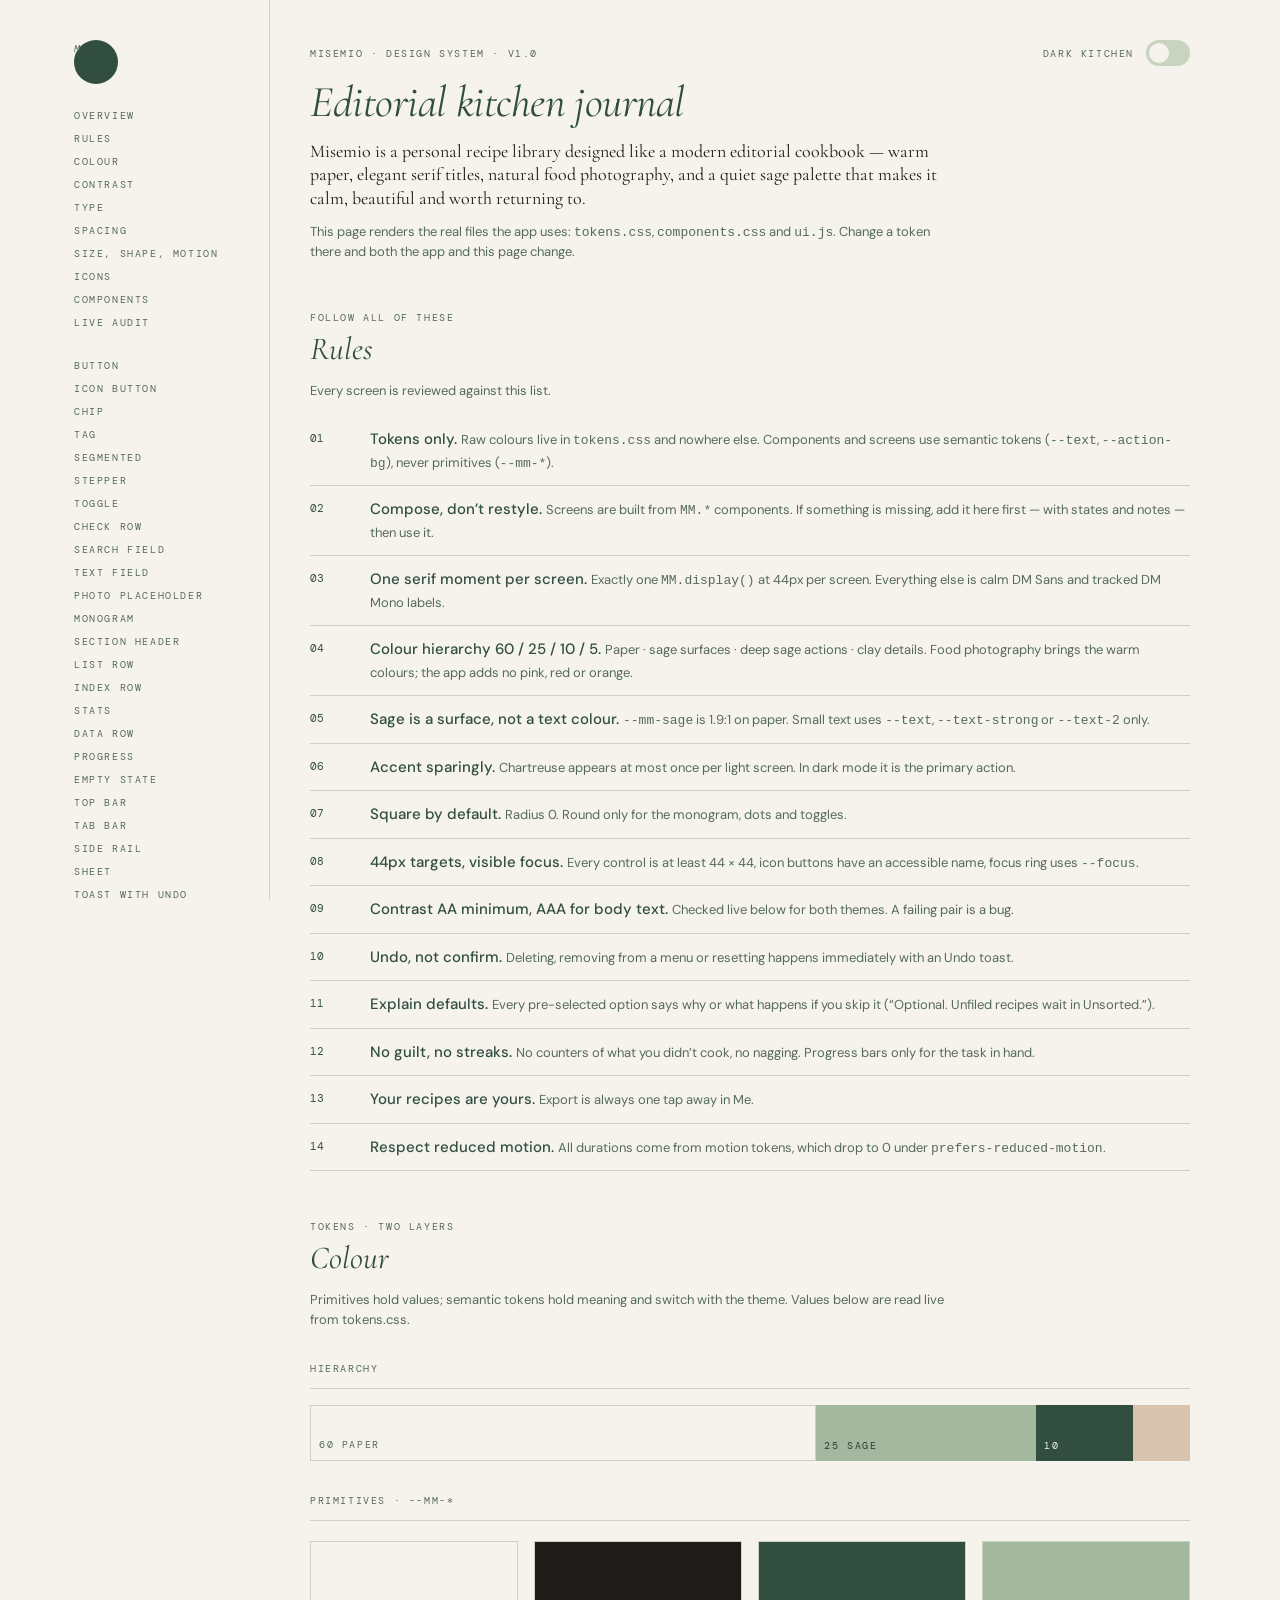
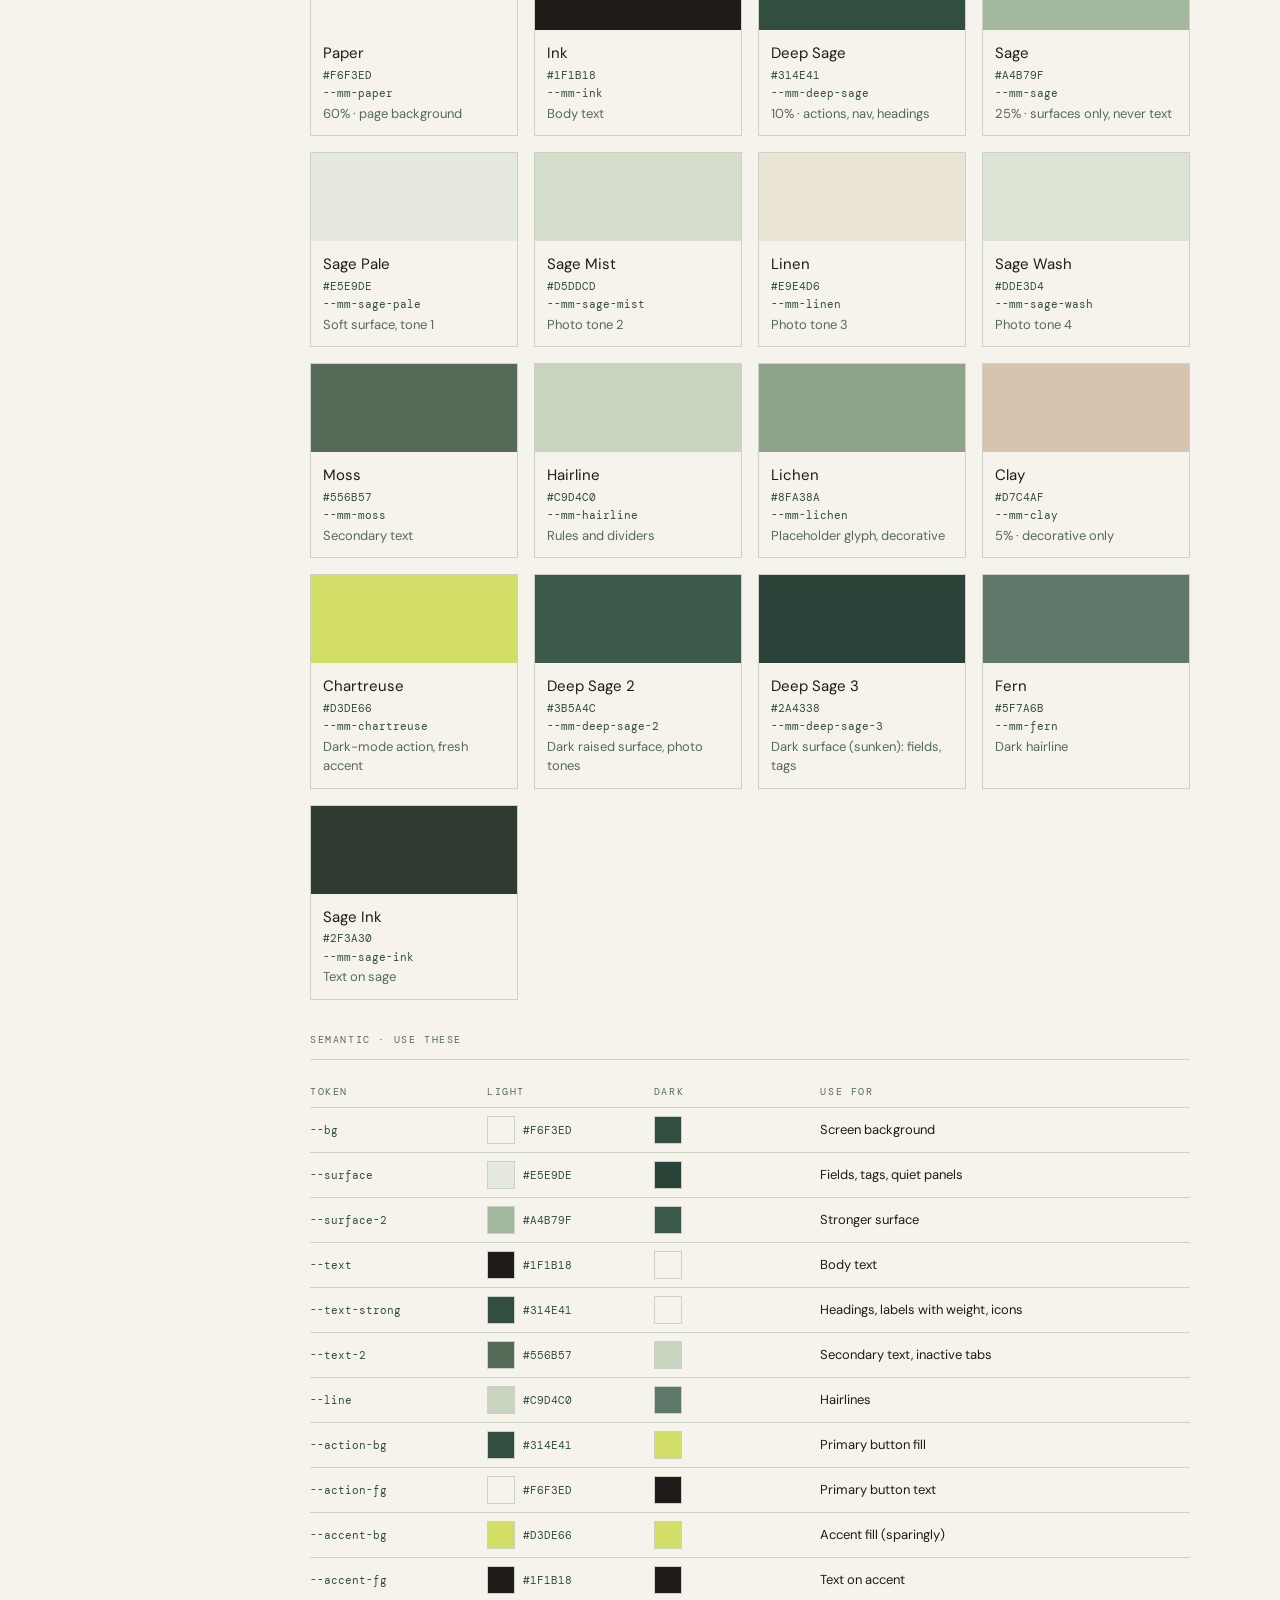
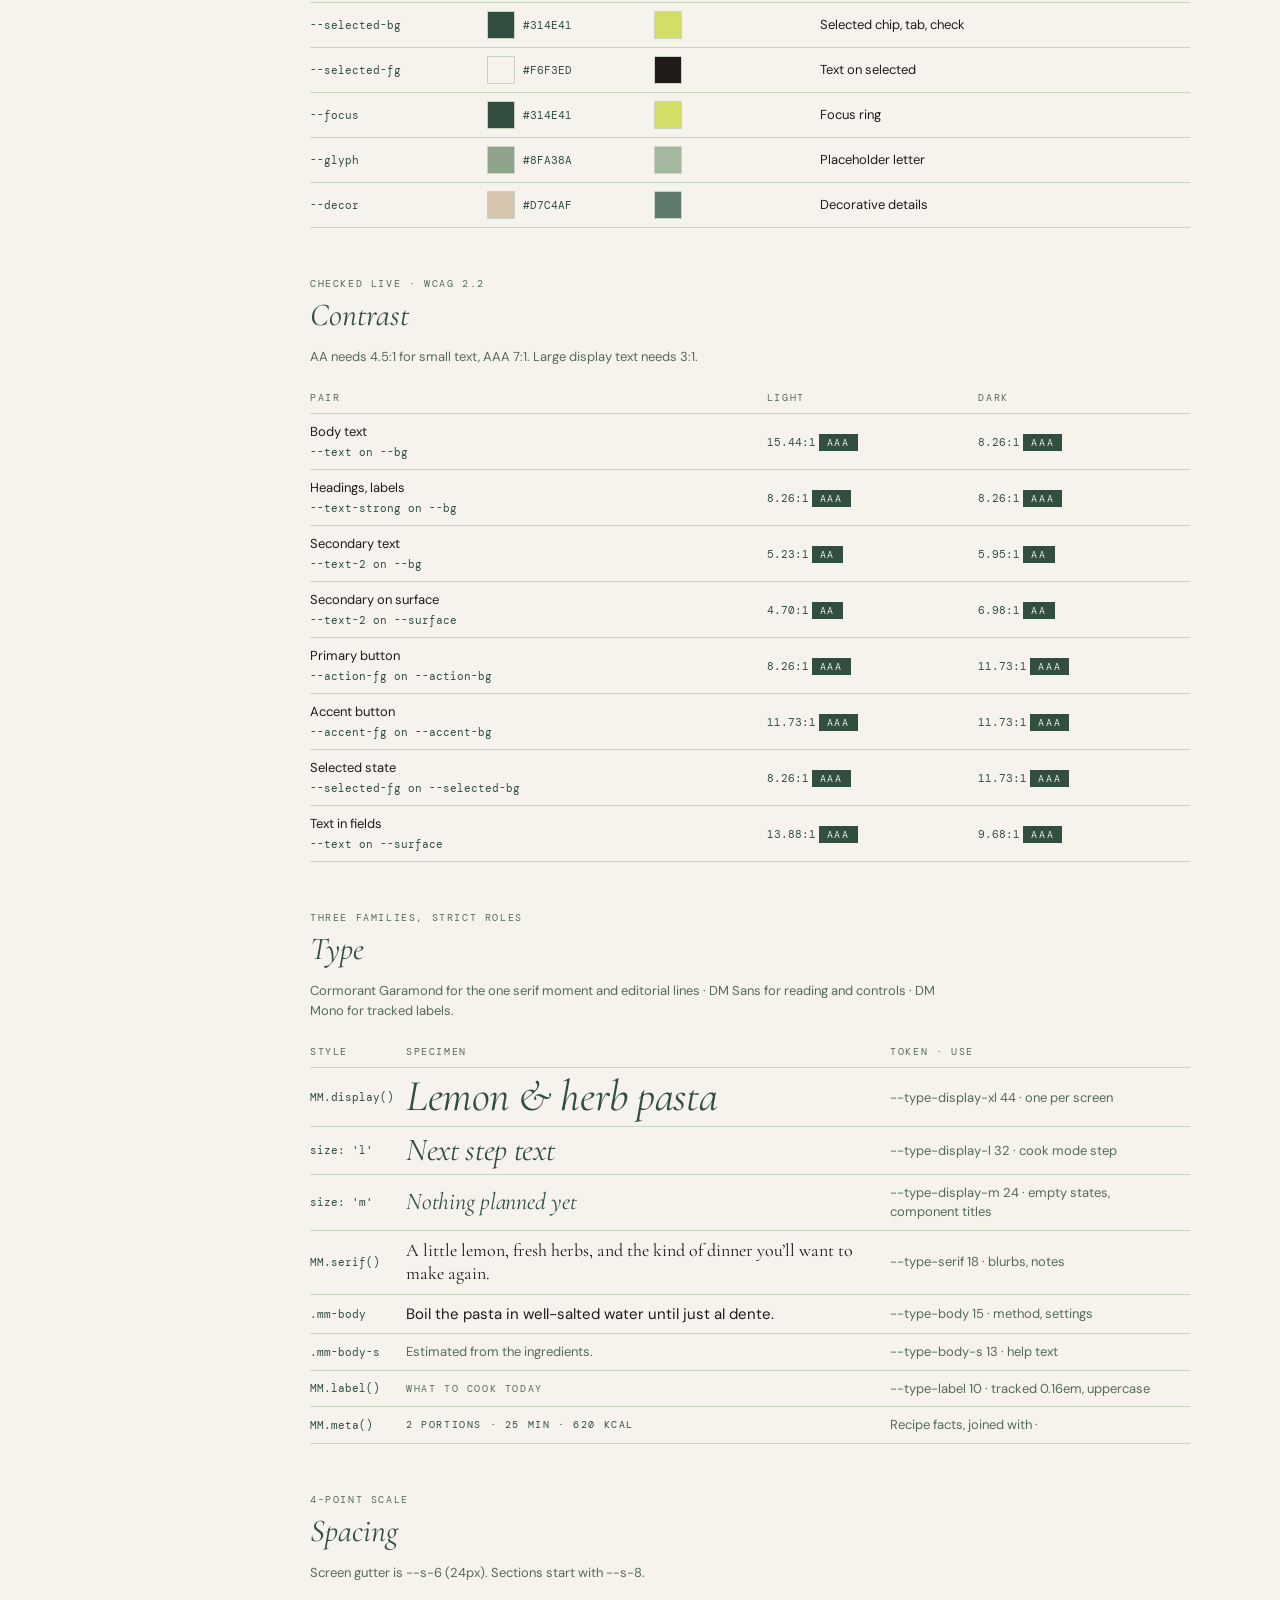
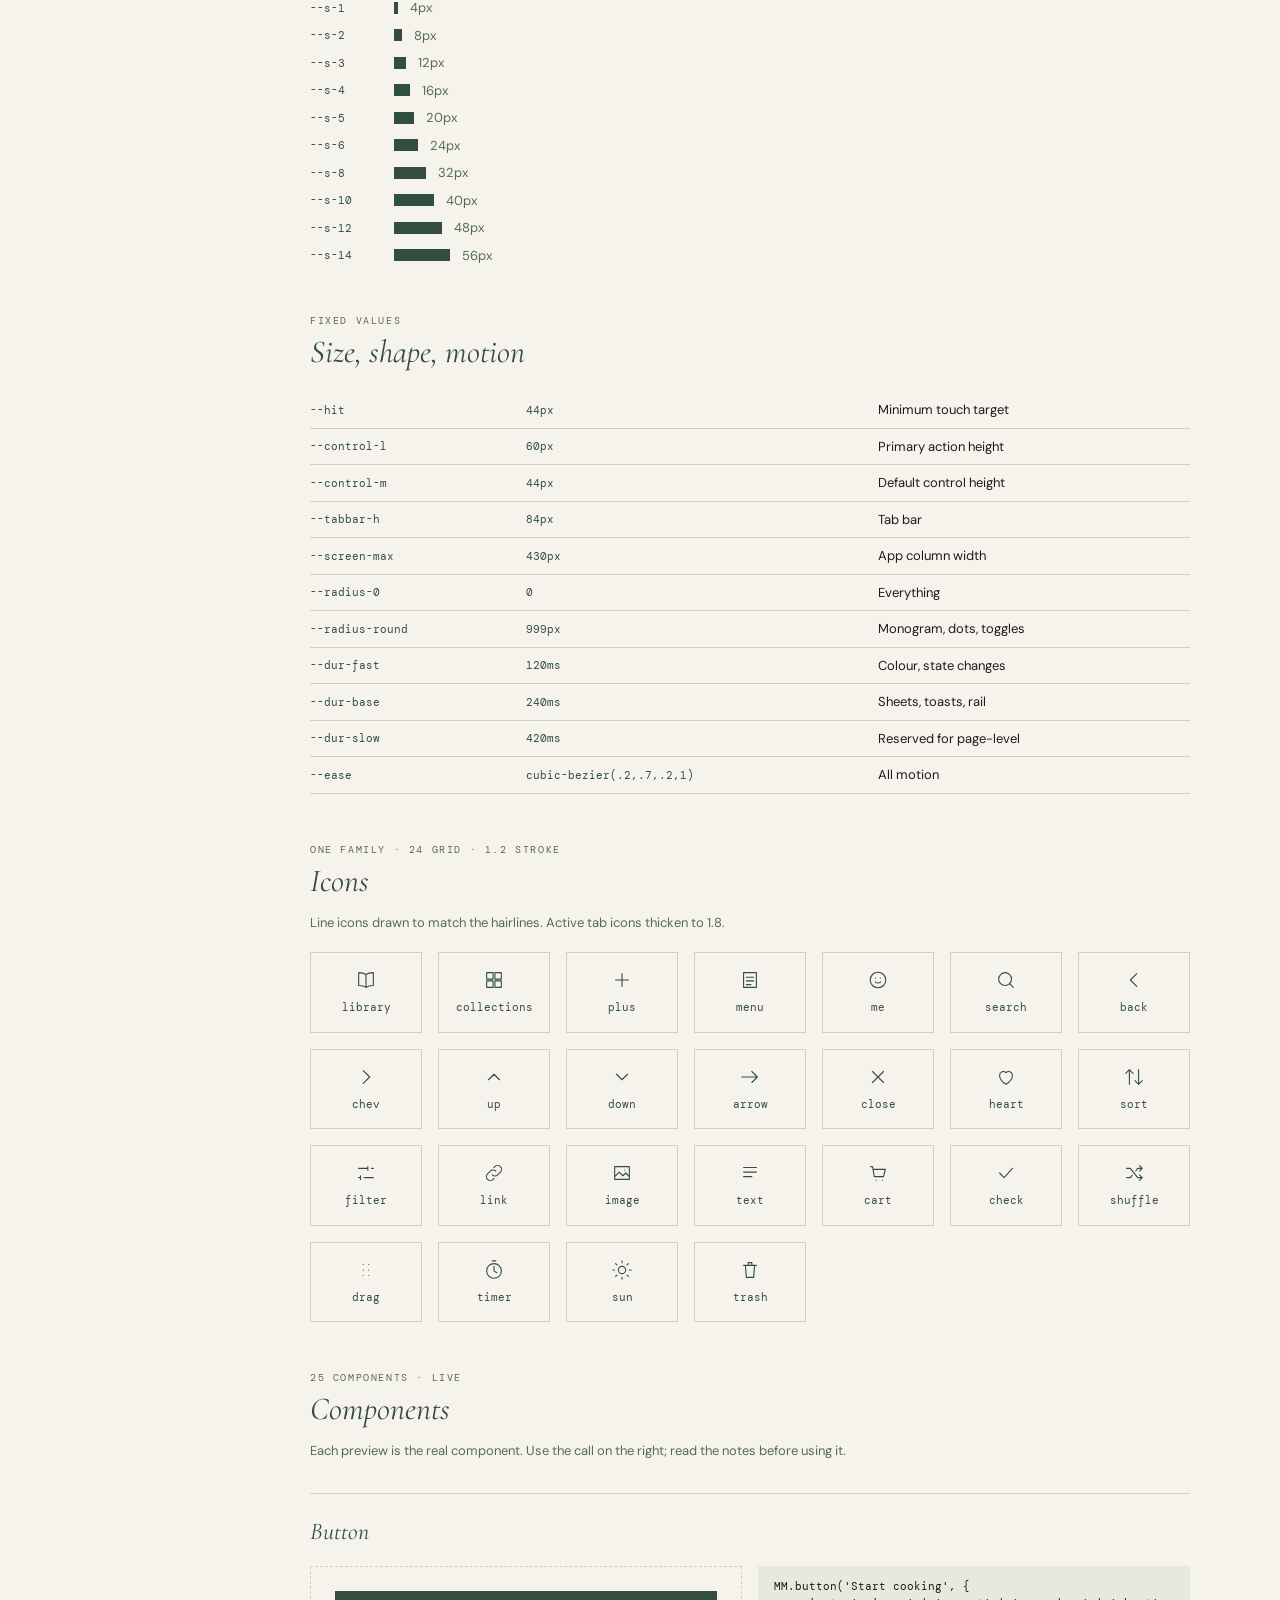
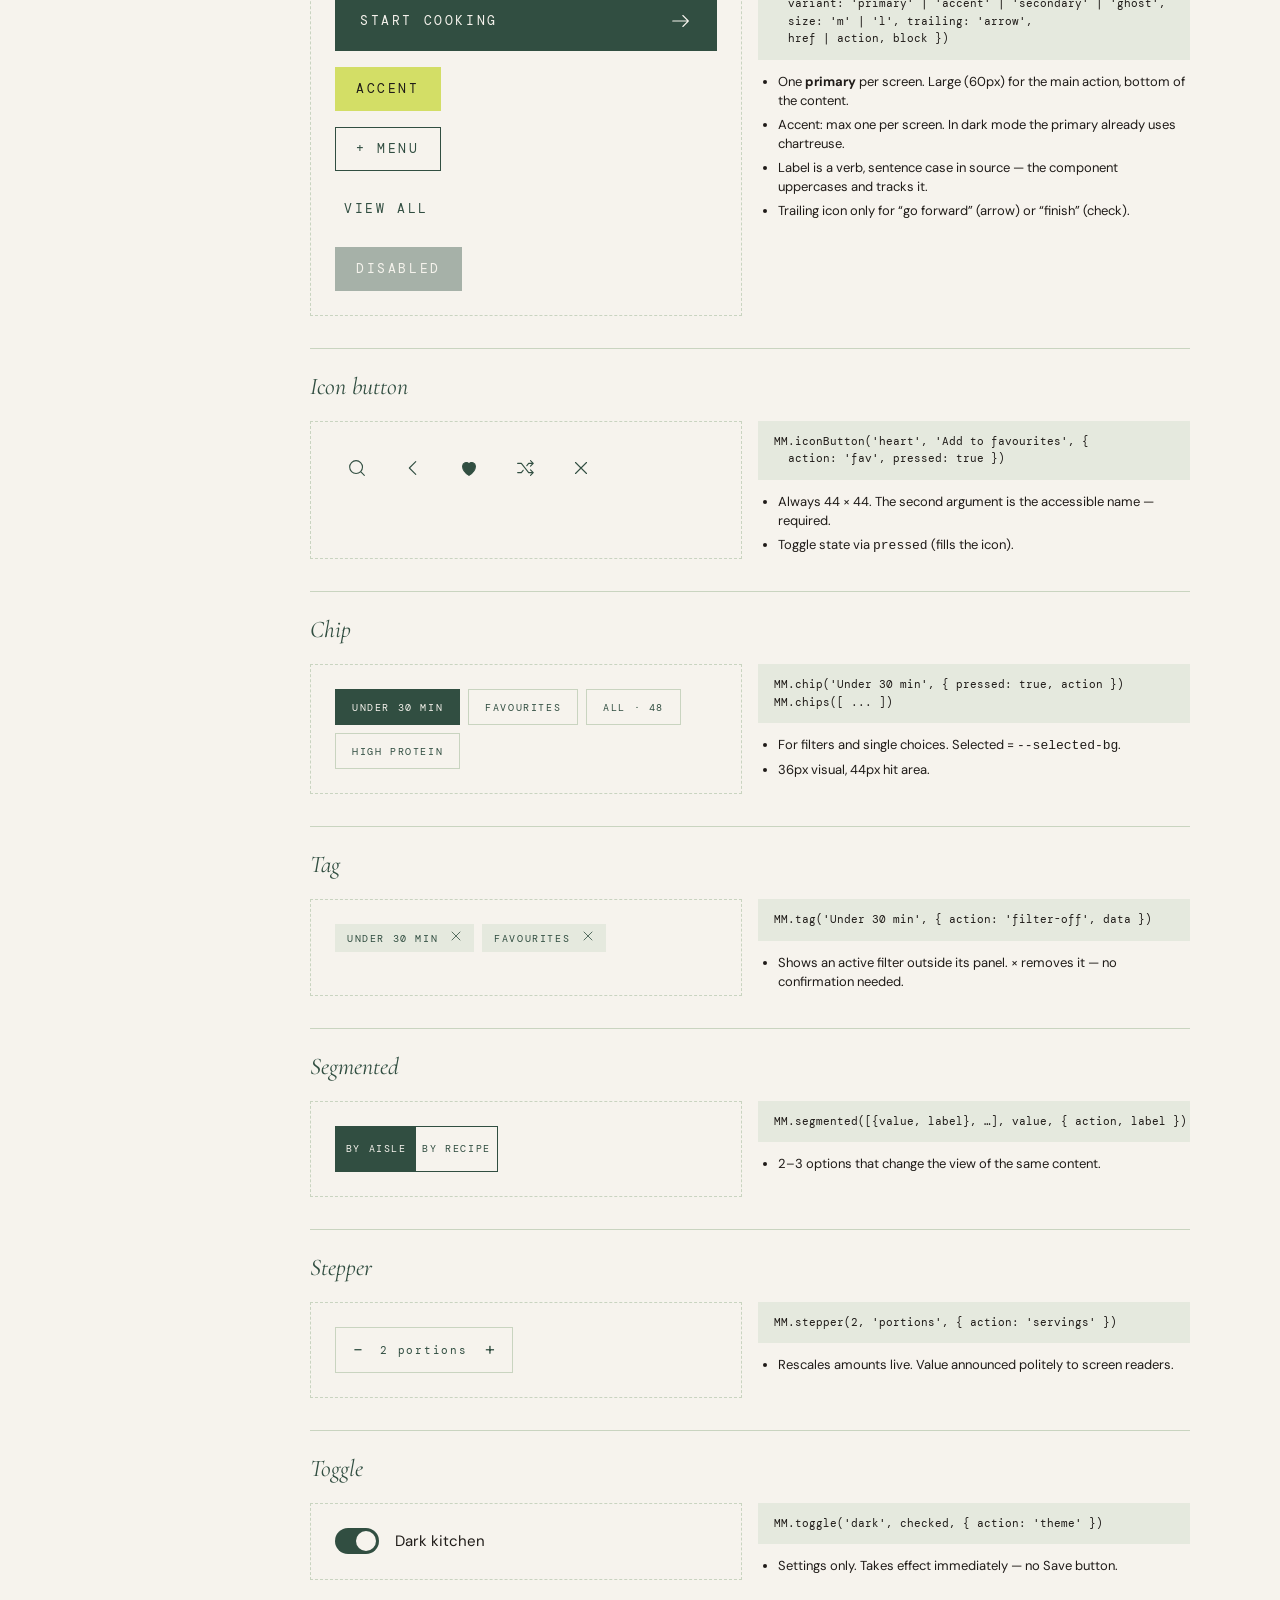
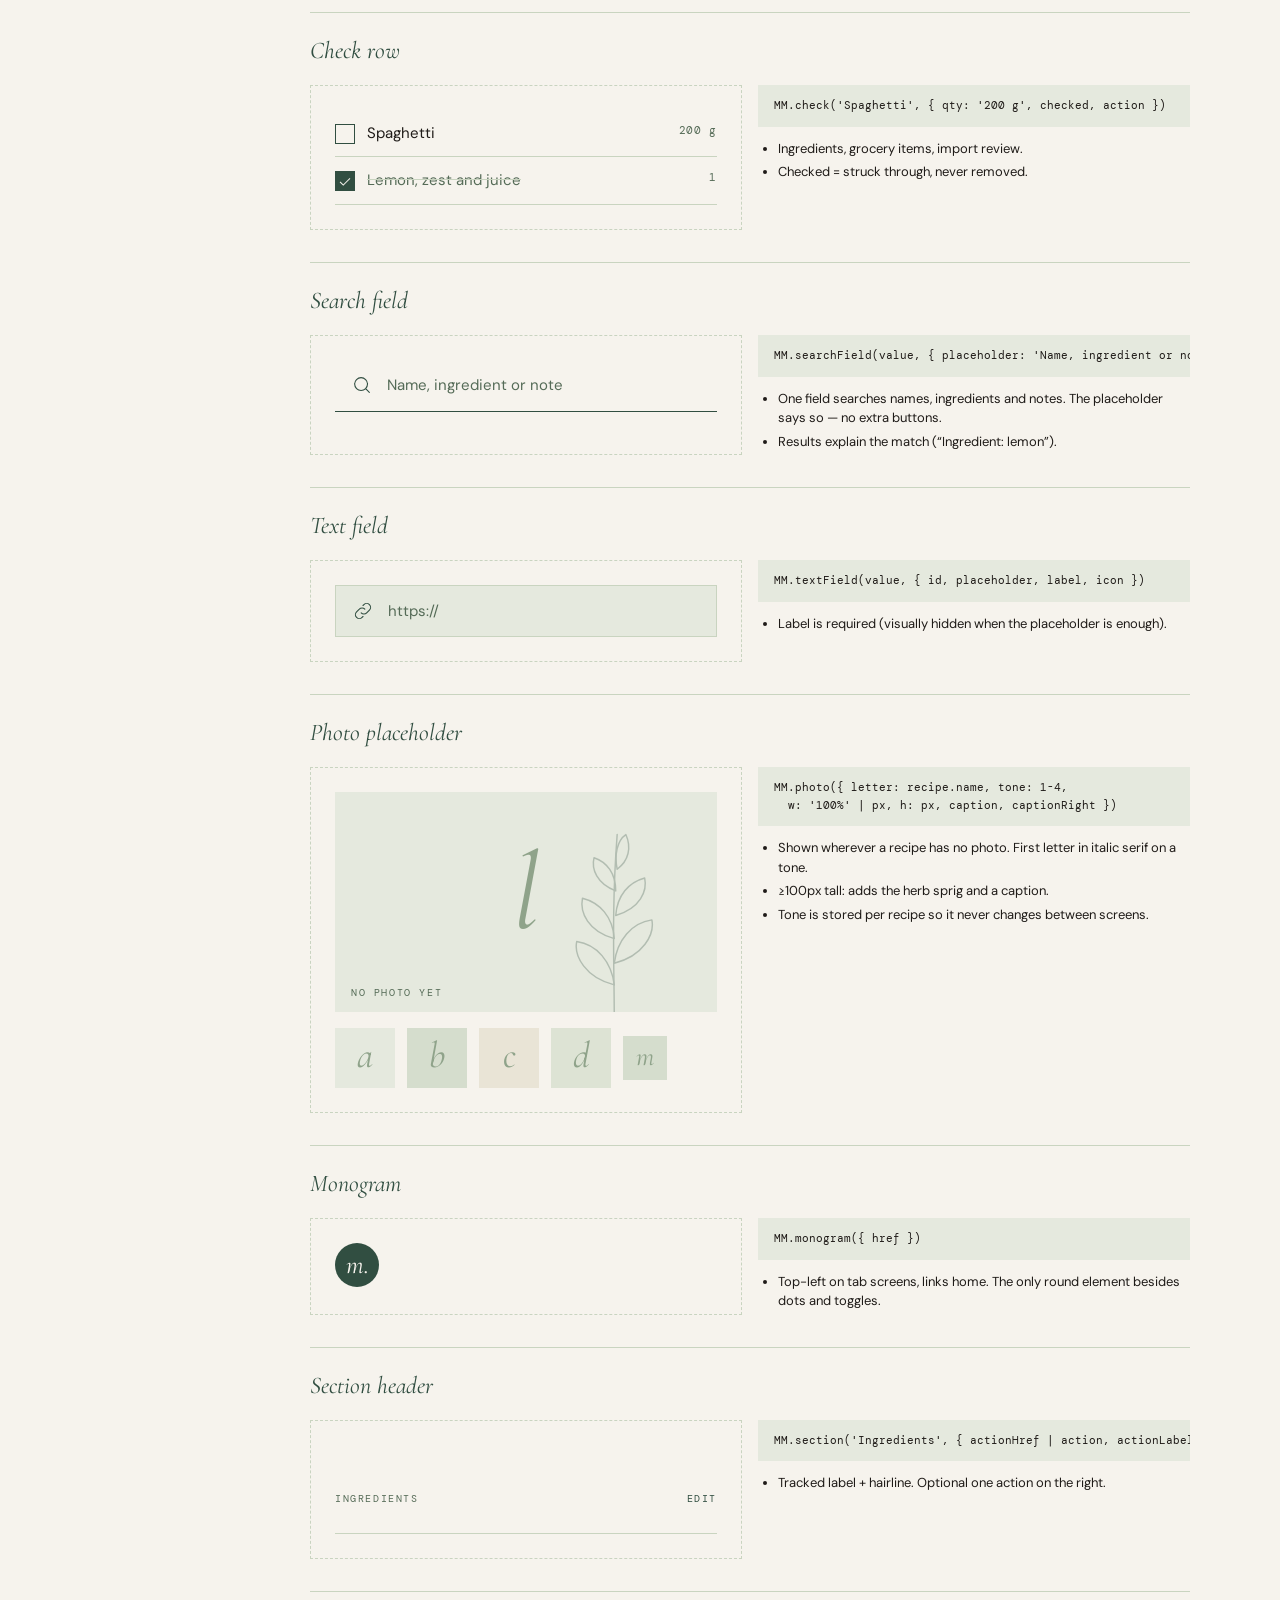
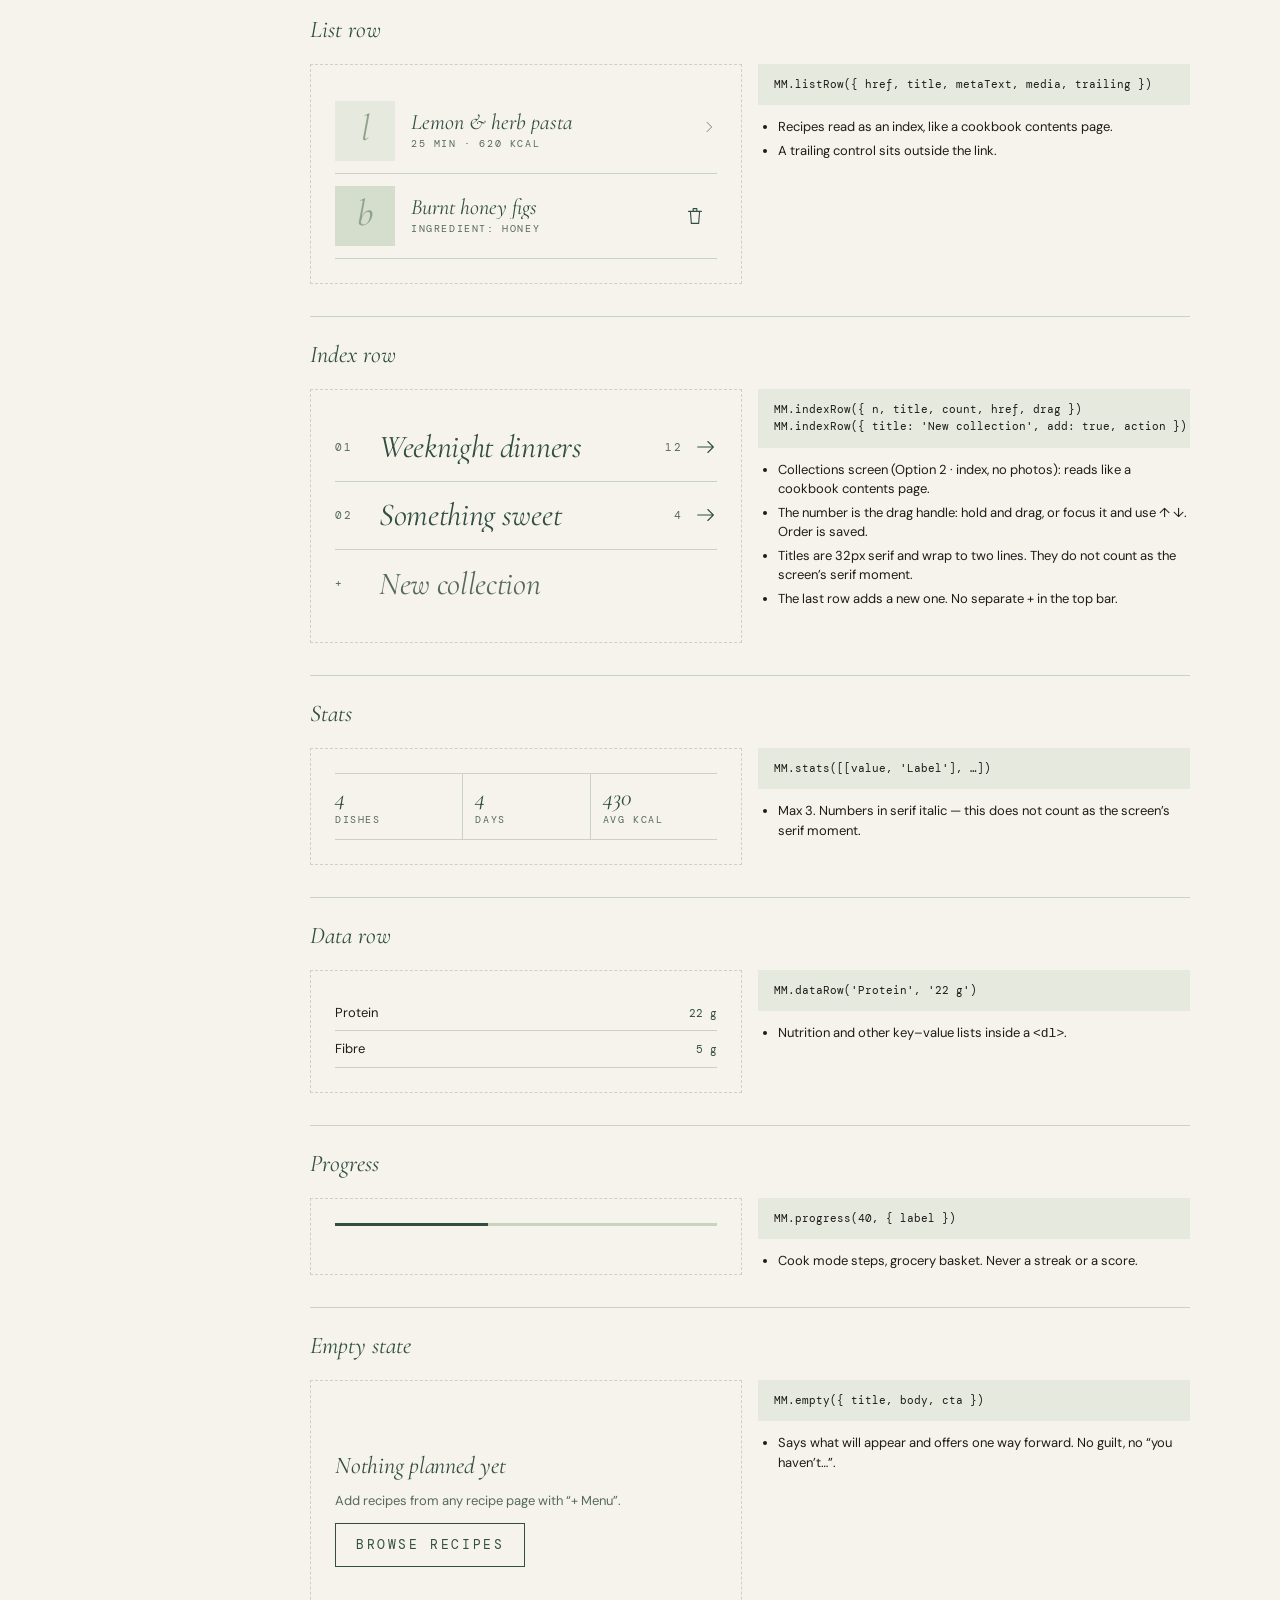
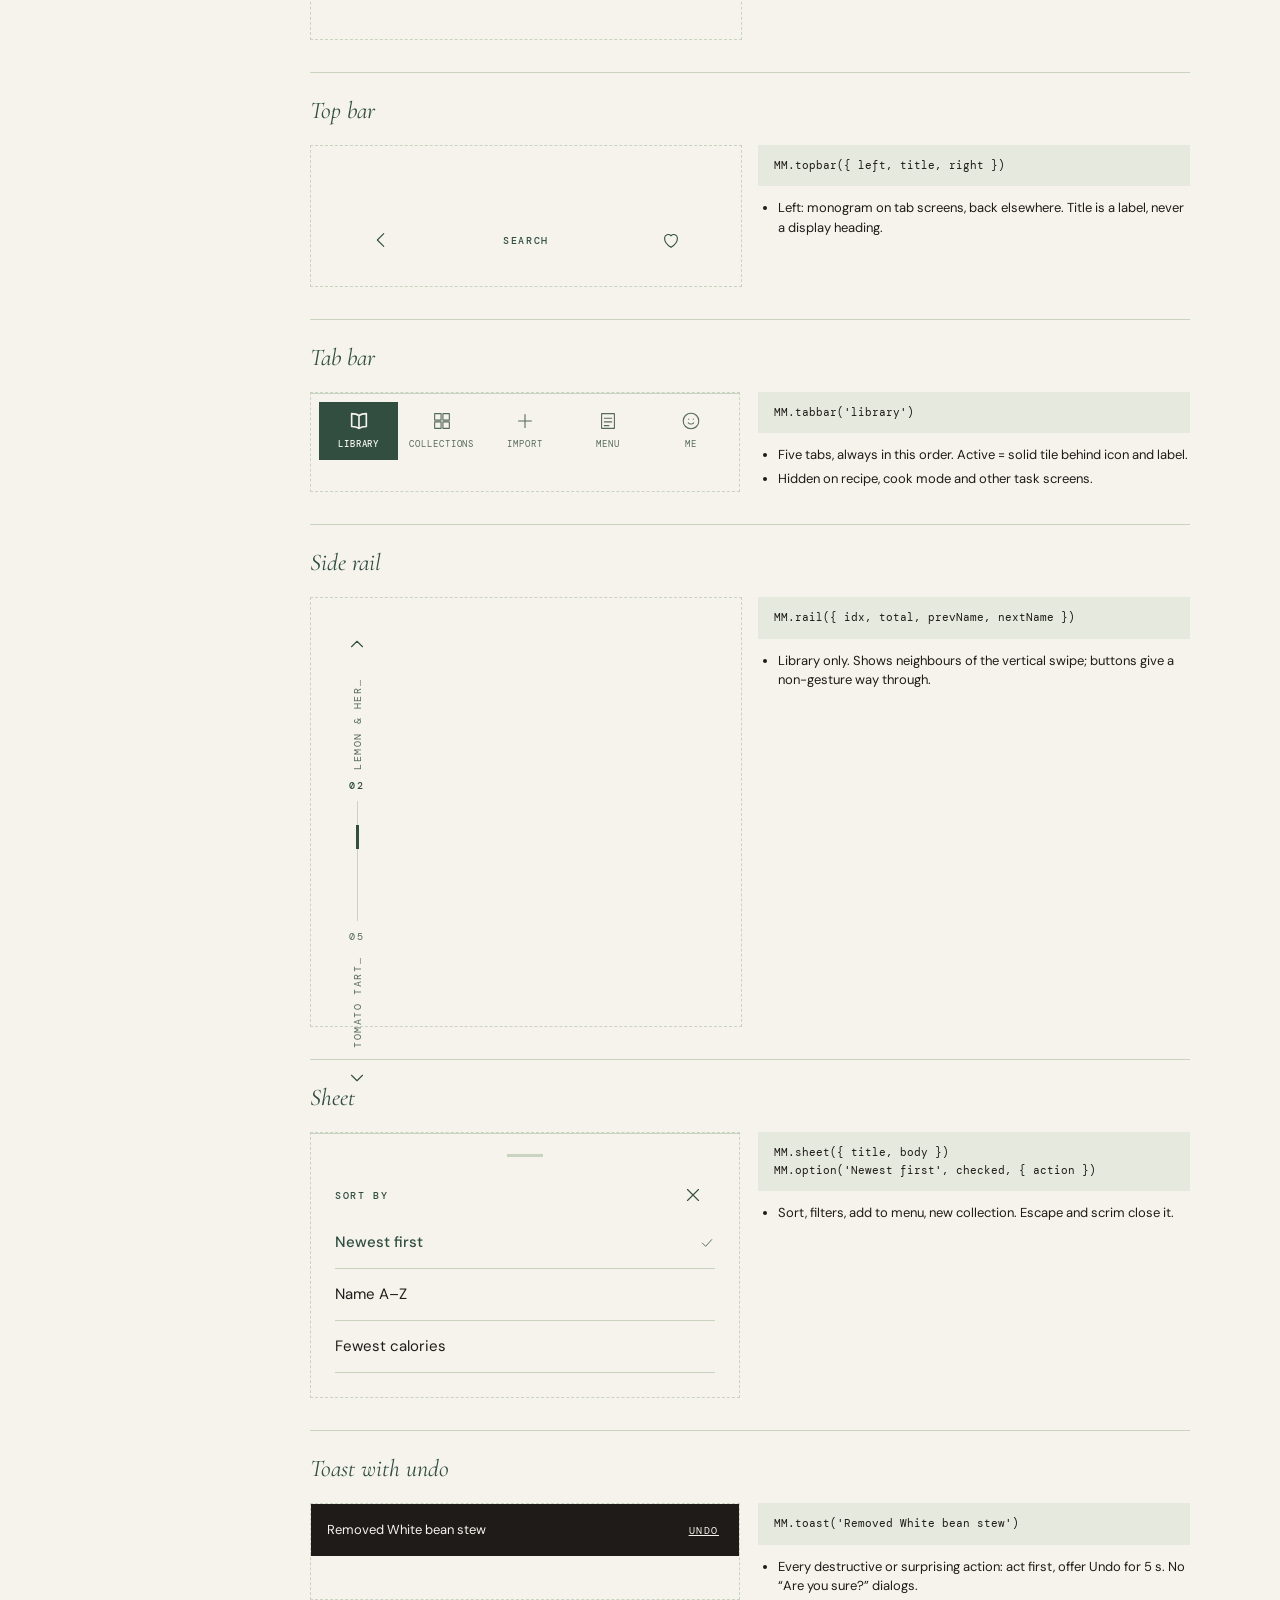
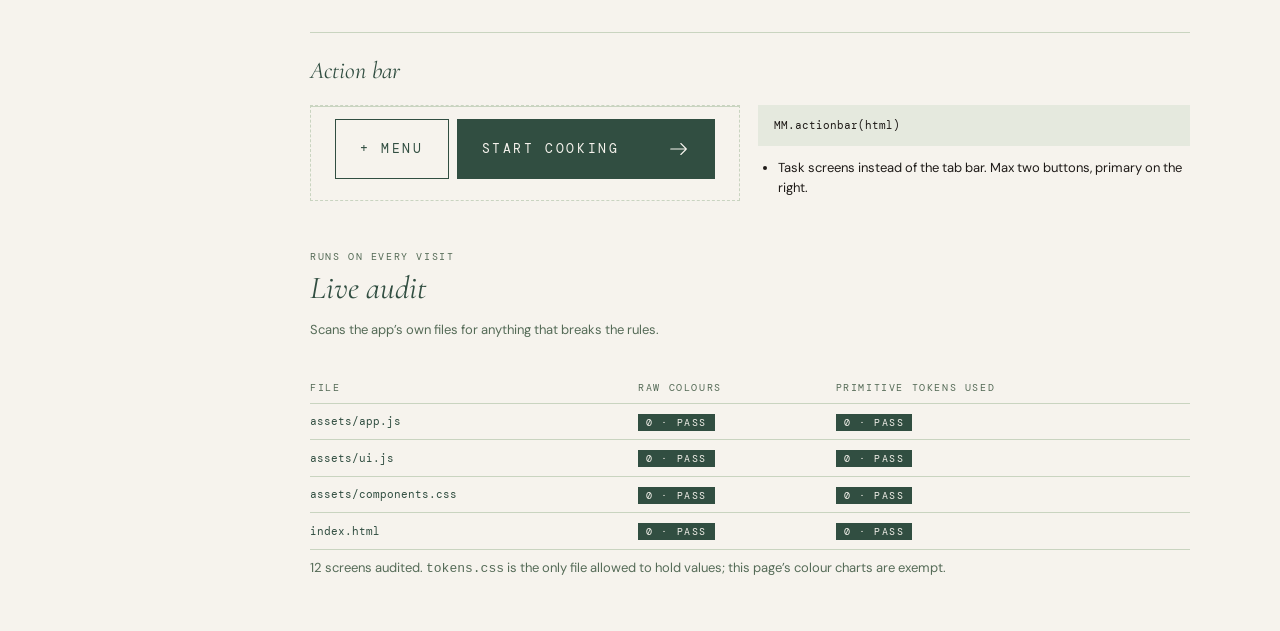
==== ds/index.html @ c74b591c "Misemio: personal recipe library with design system v1.0 - Static web app (no build, no dependencies" ====
<!DOCTYPE html>
<html lang="en" data-theme="light">
<head>
<meta charset="utf-8">
<meta name="viewport" content="width=device-width, initial-scale=1">
<title>Misemio — Design system</title>
<link rel="preconnect" href="https://fonts.googleapis.com">
<link rel="stylesheet" href="https://fonts.googleapis.com/css2?family=Cormorant+Garamond:ital,wght@0,400;0,500;1,400;1,500&family=DM+Mono:wght@400;500&family=DM+Sans:opsz,wght@9..40,400;9..40,500&display=swap">
<link rel="stylesheet" href="../assets/tokens.css">
<link rel="stylesheet" href="../assets/components.css">
<style>
  /* DS-page layout only. Tokens only — no raw colours here either. */
  .ds { display: grid; grid-template-columns: 220px minmax(0, 1fr); max-width: 1180px; margin: 0 auto; }
  .ds-nav { position: sticky; top: 0; height: 100dvh; overflow: auto; padding: var(--s-10) var(--s-6); border-right: var(--border) solid var(--line); }
  .ds-nav a { display: block; padding: var(--s-1) 0; text-decoration: none; color: var(--text-2); font-family: var(--font-label);
              font-size: var(--type-label); letter-spacing: var(--track-label); text-transform: uppercase; }
  .ds-nav a:hover { color: var(--text-strong); }
  .ds-nav .ds-group { margin-top: var(--s-5); }
  .ds-main { padding: var(--s-10) var(--s-10) var(--s-14); min-width: 0; }
  .ds-sec { padding-top: var(--s-12); }
  .ds-sec > h2 { font-family: var(--font-display); font-style: italic; font-weight: 400; font-size: var(--type-display-l);
                 color: var(--text-strong); margin: 0 0 var(--s-2); }
  .ds-sec > p, .ds-lead { max-width: 640px; }
  .ds-grid { display: grid; gap: var(--s-4); grid-template-columns: repeat(auto-fill, minmax(180px, 1fr)); margin-top: var(--s-5); }
  .ds-swatch { border: var(--border) solid var(--line); }
  .ds-swatch__chip { height: 88px; }
  .ds-swatch__body { padding: var(--s-3); display: flex; flex-direction: column; gap: 2px; }
  .ds-code { font-family: var(--font-label); font-size: var(--type-label-l); color: var(--text-strong); }
  .ds-pre { font-family: var(--font-label); font-size: var(--type-label-l); line-height: 1.6; background: var(--surface); color: var(--text);
            padding: var(--s-3) var(--s-4); margin: 0; overflow-x: auto; white-space: pre; }
  .ds-comp { margin-top: var(--s-8); border-top: var(--border) solid var(--line); padding-top: var(--s-5); display: grid; gap: var(--s-4);
             grid-template-columns: minmax(0, 1fr) minmax(0, 1fr); }
  .ds-comp h3 { grid-column: 1 / -1; margin: 0; font-family: var(--font-display); font-style: italic; font-weight: 400; font-size: var(--type-display-m); color: var(--text-strong); }
  .ds-stage { border: var(--border) dashed var(--line); padding: var(--s-6); display: flex; flex-direction: column; gap: var(--s-4); align-items: flex-start; min-width: 0; }
  .ds-stage--phone { max-width: var(--screen-max); padding: 0; align-items: stretch; }
  .ds-notes { display: flex; flex-direction: column; gap: var(--s-3); min-width: 0; }
  .ds-notes ul { margin: 0; padding-left: var(--s-5); font-size: var(--type-body-s); }
  .ds-notes li { margin-bottom: var(--s-1); }
  /* Overlays render in place on this page */
  .ds-stage .mm-tabbar, .ds-stage .mm-actionbar, .ds-stage .mm-toast, .ds-stage .mm-sheet, .ds-stage .mm-scrim {
    position: relative; left: auto; bottom: auto; transform: none; animation: none; max-width: none; width: 100%; inset: auto; }
  .ds-stage .mm-scrim { display: none; }
  .ds-table { width: 100%; border-collapse: collapse; margin-top: var(--s-4); font-size: var(--type-body-s); }
  .ds-table th, .ds-table td { text-align: left; padding: var(--s-2) var(--s-3) var(--s-2) 0; border-bottom: var(--border) solid var(--line); vertical-align: middle; }
  .ds-table th { font-family: var(--font-label); font-size: var(--type-label); letter-spacing: var(--track-label); text-transform: uppercase; color: var(--text-2); font-weight: 400; }
  .ds-pill { font-family: var(--font-label); font-size: var(--type-label); letter-spacing: var(--track-label); padding: 2px var(--s-2); }
  .ds-pill--ok { background: var(--selected-bg); color: var(--selected-fg); }
  .ds-pill--warn { border: var(--border) solid var(--text-strong); color: var(--text-strong); }
  .ds-bar { display: flex; height: 56px; margin-top: var(--s-4); }
  .ds-bar > div { display: flex; align-items: flex-end; padding: var(--s-2); }
  .ds-rules { counter-reset: r; list-style: none; padding: 0; margin: var(--s-4) 0 0; display: grid; gap: 0; }
  .ds-rules li { counter-increment: r; display: grid; grid-template-columns: 48px 1fr; gap: var(--s-3); padding: var(--s-3) 0; border-bottom: var(--border) solid var(--line); }
  .ds-rules li::before { content: counter(r, decimal-leading-zero); font-family: var(--font-label); font-size: var(--type-label-l); color: var(--text-strong); padding-top: 2px; }
  .ds-rules b { font-weight: 500; color: var(--text-strong); }
  @media (max-width: 860px) {
    .ds { grid-template-columns: 1fr; }
    .ds-nav { position: static; height: auto; border-right: 0; border-bottom: var(--border) solid var(--line); display: flex; flex-wrap: wrap; gap: var(--s-1) var(--s-4); padding: var(--s-5) var(--gutter); }
    .ds-nav .ds-group { margin-top: 0; width: 100%; }
    .ds-main { padding: var(--s-6) var(--gutter) var(--s-14); }
    .ds-comp { grid-template-columns: 1fr; }
  }
</style>
</head>
<body>
<div class="ds">
  <nav class="ds-nav" aria-label="Design system sections" id="nav"></nav>
  <main class="ds-main" id="main"></main>
</div>
<script src="../assets/ui.js"></script>
<script>
(function () {
  const M = window.MM;
  const css = (n, el = document.documentElement) => getComputedStyle(el).getPropertyValue(n).trim();

  /* ---- contrast (WCAG 2.x) ------------------------------------------------ */
  const toRgb = (v) => { const c = document.createElement('canvas').getContext('2d'); c.fillStyle = v; const h = c.fillStyle;
    if (h.startsWith('#')) return [1, 3, 5].map((i) => parseInt(h.slice(i, i + 2), 16));
    return h.match(/\d+(\.\d+)?/g).slice(0, 3).map(Number); };
  const lum = (rgb) => { const [r, g, b] = rgb.map((x) => { x /= 255; return x <= 0.03928 ? x / 12.92 : ((x + 0.055) / 1.055) ** 2.4; }); return 0.2126 * r + 0.7152 * g + 0.0722 * b; };
  const ratio = (a, b) => { const [x, y] = [lum(toRgb(a)), lum(toRgb(b))].sort((p, q) => q - p); return (x + 0.05) / (y + 0.05); };
  const hex = (v) => { const [r, g, b] = toRgb(v); return '#' + [r, g, b].map((n) => n.toString(16).padStart(2, '0')).join('').toUpperCase(); };

  /* ---- data ---------------------------------------------------------------- */
  const PRIMS = [
    ['--mm-paper', 'Paper', '60% · page background'], ['--mm-ink', 'Ink', 'Body text'], ['--mm-deep-sage', 'Deep Sage', '10% · actions, nav, headings'],
    ['--mm-sage', 'Sage', '25% · surfaces only, never text'], ['--mm-sage-pale', 'Sage Pale', 'Soft surface, tone 1'], ['--mm-sage-mist', 'Sage Mist', 'Photo tone 2'],
    ['--mm-linen', 'Linen', 'Photo tone 3'], ['--mm-sage-wash', 'Sage Wash', 'Photo tone 4'], ['--mm-moss', 'Moss', 'Secondary text'],
    ['--mm-hairline', 'Hairline', 'Rules and dividers'], ['--mm-lichen', 'Lichen', 'Placeholder glyph, decorative'], ['--mm-clay', 'Clay', '5% · decorative only'],
    ['--mm-chartreuse', 'Chartreuse', 'Dark-mode action, fresh accent'], ['--mm-deep-sage-2', 'Deep Sage 2', 'Dark raised surface, photo tones'], ['--mm-deep-sage-3', 'Deep Sage 3', 'Dark surface (sunken): fields, tags'],
    ['--mm-fern', 'Fern', 'Dark hairline'], ['--mm-sage-ink', 'Sage Ink', 'Text on sage']
  ];
  const SEM = [
    ['--bg', 'Screen background'], ['--surface', 'Fields, tags, quiet panels'], ['--surface-2', 'Stronger surface'], ['--text', 'Body text'],
    ['--text-strong', 'Headings, labels with weight, icons'], ['--text-2', 'Secondary text, inactive tabs'], ['--line', 'Hairlines'],
    ['--action-bg', 'Primary button fill'], ['--action-fg', 'Primary button text'], ['--accent-bg', 'Accent fill (sparingly)'], ['--accent-fg', 'Text on accent'],
    ['--selected-bg', 'Selected chip, tab, check'], ['--selected-fg', 'Text on selected'], ['--focus', 'Focus ring'], ['--glyph', 'Placeholder letter'], ['--decor', 'Decorative details']
  ];
  const PAIRS = [['--text', '--bg', 'Body text'], ['--text-strong', '--bg', 'Headings, labels'], ['--text-2', '--bg', 'Secondary text'], ['--text-2', '--surface', 'Secondary on surface'],
    ['--action-fg', '--action-bg', 'Primary button'], ['--accent-fg', '--accent-bg', 'Accent button'], ['--selected-fg', '--selected-bg', 'Selected state'], ['--text', '--surface', 'Text in fields']];

  /* ---- builders ----------------------------------------------------------- */
  const sec = (id, title, lead, body) => `<section class="ds-sec" id="${id}" aria-labelledby="${id}-h">${M.label(lead[0])}<h2 id="${id}-h">${title}</h2>${lead[1] ? `<p class="mm-body-s">${lead[1]}</p>` : ''}${body}</section>`;
  const comp = (name, preview, usage, notes, { phone } = {}) => `<div class="ds-comp" id="c-${name.toLowerCase().replace(/[^a-z]+/g, '-')}"><h3>${name}</h3>
    <div class="ds-stage${phone ? ' ds-stage--phone' : ''}">${preview}</div>
    <div class="ds-notes"><pre class="ds-pre">${M.esc(usage)}</pre><ul>${notes.map((n) => `<li>${n}</li>`).join('')}</ul></div></div>`;

  const COMPS = [
    ['Button', `${M.button('Start cooking', { size: 'l', trailing: 'arrow', block: true })}${M.button('Accent', { variant: 'accent' })}${M.button('+ Menu', { variant: 'secondary' })}${M.button('View all', { variant: 'ghost' })}${M.button('Disabled', { disabled: true })}`,
      "MM.button('Start cooking', {\n  variant: 'primary' | 'accent' | 'secondary' | 'ghost',\n  size: 'm' | 'l', trailing: 'arrow',\n  href | action, block })",
      ['One <b>primary</b> per screen. Large (60px) for the main action, bottom of the content.', 'Accent: max one per screen. In dark mode the primary already uses chartreuse.', 'Label is a verb, sentence case in source — the component uppercases and tracks it.', 'Trailing icon only for “go forward” (arrow) or “finish” (check).']],
    ['Icon button', `<div class="mm-row">${M.iconButton('search', 'Search')}${M.iconButton('back', 'Back')}${M.iconButton('heart', 'Favourite', { pressed: true })}${M.iconButton('shuffle', 'Shuffle')}${M.iconButton('close', 'Close')}</div>`,
      "MM.iconButton('heart', 'Add to favourites', {\n  action: 'fav', pressed: true })",
      ['Always 44 × 44. The second argument is the accessible name — required.', 'Toggle state via <code>pressed</code> (fills the icon).']],
    ['Chip', M.chips([M.chip('Under 30 min', { pressed: true }), M.chip('Favourites'), M.chip('All', { count: 48 }), M.chip('High protein')]),
      "MM.chip('Under 30 min', { pressed: true, action })\nMM.chips([ ... ])",
      ['For filters and single choices. Selected = <code>--selected-bg</code>.', '36px visual, 44px hit area.']],
    ['Tag', M.chips([M.tag('Under 30 min'), M.tag('Favourites')]), "MM.tag('Under 30 min', { action: 'filter-off', data })",
      ['Shows an active filter outside its panel. × removes it — no confirmation needed.']],
    ['Segmented', M.segmented([{ value: 'a', label: 'By aisle' }, { value: 'r', label: 'By recipe' }], 'a', { label: 'Group by' }),
      "MM.segmented([{value, label}, …], value, { action, label })", ['2–3 options that change the view of the same content.']],
    ['Stepper', M.stepper(2, 'portions', { label: 'Portions' }), "MM.stepper(2, 'portions', { action: 'servings' })", ['Rescales amounts live. Value announced politely to screen readers.']],
    ['Toggle', `<label class="mm-row" style="gap:var(--s-4)">${M.toggle('t1', true)}<span class="mm-body">Dark kitchen</span></label>`, "MM.toggle('dark', checked, { action: 'theme' })", ['Settings only. Takes effect immediately — no Save button.']],
    ['Check row', `<div style="width:100%">${M.check('Spaghetti', { qty: '200 g' })}${M.check('Lemon, zest and juice', { qty: '1', checked: true })}</div>`,
      "MM.check('Spaghetti', { qty: '200 g', checked, action })", ['Ingredients, grocery items, import review.', 'Checked = struck through, never removed.']],
    ['Search field', `<div style="width:100%">${M.searchField('')}</div>`, "MM.searchField(value, { placeholder: 'Name, ingredient or note' })",
      ['One field searches names, ingredients and notes. The placeholder says so — no extra buttons.', 'Results explain the match (“Ingredient: lemon”).']],
    ['Text field', `<div style="width:100%">${M.textField('', { placeholder: 'https://', label: 'Recipe link', icon: 'link' })}</div>`, "MM.textField(value, { id, placeholder, label, icon })", ['Label is required (visually hidden when the placeholder is enough).']],
    ['Photo placeholder', `<div style="width:100%">${M.photo({ letter: 'Lemon', h: 220, caption: 'No photo yet' })}</div><div class="mm-row">${[1, 2, 3, 4].map((t) => M.photo({ letter: 'abcd'[t - 1], tone: t, w: 60, h: 60 })).join('')}${M.photo({ letter: 'm', tone: 2, w: 44, h: 44 })}</div>`,
      "MM.photo({ letter: recipe.name, tone: 1-4,\n  w: '100%' | px, h: px, caption, captionRight })",
      ['Shown wherever a recipe has no photo. First letter in italic serif on a tone.', '≥100px tall: adds the herb sprig and a caption.', 'Tone is stored per recipe so it never changes between screens.']],
    ['Monogram', M.monogram(), 'MM.monogram({ href })', ['Top-left on tab screens, links home. The only round element besides dots and toggles.']],
    ['Section header', `<div style="width:100%">${M.section('Ingredients', { action: 'x', actionLabel: 'Edit' })}</div>`, "MM.section('Ingredients', { actionHref | action, actionLabel })", ['Tracked label + hairline. Optional one action on the right.']],
    ['List row', `<div style="width:100%">${M.list([M.listRow({ href: '#', title: 'Lemon & herb pasta', metaText: '25 min · 620 kcal', media: M.photo({ letter: 'l', w: 60, h: 60 }) }), M.listRow({ href: '#', title: 'Burnt honey figs', metaText: 'Ingredient: honey', media: M.photo({ letter: 'b', tone: 2, w: 60, h: 60 }), trailing: M.iconButton('trash', 'Remove') })])}</div>`,
      "MM.listRow({ href, title, metaText, media, trailing })", ['Recipes read as an index, like a cookbook contents page.', 'A trailing control sits outside the link.']],
    ['Index row', `<div style="width:100%">${M.list([M.indexRow({ n: 1, title: 'Weeknight dinners', count: 12, href: '#', drag: 'demo-a' }), M.indexRow({ n: 2, title: 'Something sweet', count: 4, href: '#', drag: 'demo-b' }), M.indexRow({ title: 'New collection', add: true })])}</div>`,
      "MM.indexRow({ n, title, count, href, drag })\nMM.indexRow({ title: 'New collection', add: true, action })", ['Collections screen (Option 2 · index, no photos): reads like a cookbook contents page.', 'The number is the drag handle: hold and drag, or focus it and use ↑ ↓. Order is saved.', 'Titles are 32px serif and wrap to two lines. They do not count as the screen’s serif moment.', 'The last row adds a new one. No separate + in the top bar.']],
    ['Stats', `<div style="width:100%">${M.stats([[4, 'Dishes'], [4, 'Days'], [430, 'Avg kcal']])}</div>`, "MM.stats([[value, 'Label'], …])", ['Max 3. Numbers in serif italic — this does not count as the screen’s serif moment.']],
    ['Data row', `<dl style="width:100%;margin:0">${M.dataRow('Protein', '22 g')}${M.dataRow('Fibre', '5 g')}</dl>`, "MM.dataRow('Protein', '22 g')", ['Nutrition and other key–value lists inside a <code>&lt;dl&gt;</code>.']],
    ['Progress', `<div style="width:100%">${M.progress(40, { label: 'Progress' })}</div>`, "MM.progress(40, { label })", ['Cook mode steps, grocery basket. Never a streak or a score.']],
    ['Empty state', M.empty({ title: 'Nothing planned yet', body: 'Add recipes from any recipe page with “+ Menu”.', cta: M.button('Browse recipes', { variant: 'secondary' }) }),
      "MM.empty({ title, body, cta })", ['Says what will appear and offers one way forward. No guilt, no “you haven’t…”.']],
    ['Top bar', `<div style="width:100%">${M.topbar({ left: M.iconButton('back', 'Back'), title: M.label('Search', { tag: 'span', strong: true }), right: M.iconButton('heart', 'Favourite') })}</div>`,
      "MM.topbar({ left, title, right })", ['Left: monogram on tab screens, back elsewhere. Title is a label, never a display heading.']],
    ['Tab bar', M.tabbar('library', { fixed: false }), "MM.tabbar('library')", ['Five tabs, always in this order. Active = solid tile behind icon and label.', 'Hidden on recipe, cook mode and other task screens.'], { phone: true }],
    ['Side rail', `<div style="height:380px">${M.rail({ idx: 1, total: 5, prevName: 'Lemon & herb pasta', nextName: 'Tomato tarte fine' })}</div>`,
      "MM.rail({ idx, total, prevName, nextName })", ['Library only. Shows neighbours of the vertical swipe; buttons give a non-gesture way through.']],
    ['Sheet', M.sheet({ title: 'Sort by', body: `<div role="menu">${M.option('Newest first', true)}${M.option('Name A–Z', false)}${M.option('Fewest calories', false)}</div>` }),
      "MM.sheet({ title, body })\nMM.option('Newest first', checked, { action })", ['Sort, filters, add to menu, new collection. Escape and scrim close it.'], { phone: true }],
    ['Toast with undo', M.toast('Removed White bean stew'), "MM.toast('Removed White bean stew')", ['Every destructive or surprising action: act first, offer Undo for 5 s. No “Are you sure?” dialogs.'], { phone: true }],
    ['Action bar', M.actionbar(M.button('+ Menu', { variant: 'secondary', size: 'l' }) + M.button('Start cooking', { size: 'l', trailing: 'arrow', block: true })), "MM.actionbar(html)", ['Task screens instead of the tab bar. Max two buttons, primary on the right.'], { phone: true }]
  ];

  const RULES = [
    ['Tokens only.', 'Raw colours live in <code>tokens.css</code> and nowhere else. Components and screens use semantic tokens (<code>--text</code>, <code>--action-bg</code>), never primitives (<code>--mm-*</code>).'],
    ['Compose, don’t restyle.', 'Screens are built from <code>MM.*</code> components. If something is missing, add it here first — with states and notes — then use it.'],
    ['One serif moment per screen.', 'Exactly one <code>MM.display()</code> at 44px per screen. Everything else is calm DM Sans and tracked DM Mono labels.'],
    ['Colour hierarchy 60 / 25 / 10 / 5.', 'Paper · sage surfaces · deep sage actions · clay details. Food photography brings the warm colours; the app adds no pink, red or orange.'],
    ['Sage is a surface, not a text colour.', '<code>--mm-sage</code> is 1.9:1 on paper. Small text uses <code>--text</code>, <code>--text-strong</code> or <code>--text-2</code> only.'],
    ['Accent sparingly.', 'Chartreuse appears at most once per light screen. In dark mode it is the primary action.'],
    ['Square by default.', 'Radius 0. Round only for the monogram, dots and toggles.'],
    ['44px targets, visible focus.', 'Every control is at least 44 × 44, icon buttons have an accessible name, focus ring uses <code>--focus</code>.'],
    ['Contrast AA minimum, AAA for body text.', 'Checked live below for both themes. A failing pair is a bug.'],
    ['Undo, not confirm.', 'Deleting, removing from a menu or resetting happens immediately with an Undo toast.'],
    ['Explain defaults.', 'Every pre-selected option says why or what happens if you skip it (“Optional. Unfiled recipes wait in Unsorted.”).'],
    ['No guilt, no streaks.', 'No counters of what you didn’t cook, no nagging. Progress bars only for the task in hand.'],
    ['Your recipes are yours.', 'Export is always one tap away in Me.'],
    ['Respect reduced motion.', 'All durations come from motion tokens, which drop to 0 under <code>prefers-reduced-motion</code>.']
  ];

  /* ---- render --------------------------------------------------------------- */
  const navItems = [['about', 'Overview'], ['principles', 'Rules'], ['colour', 'Colour'], ['contrast', 'Contrast'], ['type', 'Type'], ['space', 'Spacing'], ['shape', 'Size, shape, motion'], ['icons', 'Icons'], ['components', 'Components'], ['audit', 'Live audit']];
  document.getElementById('nav').innerHTML = `${M.monogram({ href: '../index.html' })}<div class="ds-group">${navItems.map(([id, l]) => `<a href="#${id}">${l}</a>`).join('')}</div>
    <div class="ds-group">${COMPS.map(([n]) => `<a href="#c-${n.toLowerCase().replace(/[^a-z]+/g, '-')}">${n}</a>`).join('')}</div>
    <div class="ds-group">${M.button('Open the app', { variant: 'secondary', href: '../index.html', block: true })}</div>`;

  const draw = () => {
    const theme = document.documentElement.dataset.theme;
    const main = document.getElementById('main');
    main.innerHTML = `
      <header id="about">
        <div class="mm-row" style="justify-content:space-between;flex-wrap:wrap">${M.label('Misemio · design system · v' + M.VERSION)}
          <label class="mm-row" style="gap:var(--s-3)">${M.label('Dark kitchen', { tag: 'span' })}${M.toggle('ds-theme', theme === 'dark')}</label></div>
        <h1 class="mm-display" style="margin-top:var(--s-4)">Editorial kitchen journal</h1>
        <p class="mm-serif ds-lead" style="margin-top:var(--s-4)">Misemio is a personal recipe library designed like a modern editorial cookbook — warm paper, elegant serif titles, natural food photography, and a quiet sage palette that makes it calm, beautiful and worth returning to.</p>
        <p class="mm-body-s ds-lead" style="margin-top:var(--s-3)">This page renders the real files the app uses: <code>tokens.css</code>, <code>components.css</code> and <code>ui.js</code>. Change a token there and both the app and this page change.</p>
      </header>

      ${sec('principles', 'Rules', ['Follow all of these', 'Every screen is reviewed against this list.'], `<ol class="ds-rules">${RULES.map(([t, d]) => `<li><span><b>${t}</b> <span class="mm-body-s">${d}</span></span></li>`).join('')}</ol>`)}

      ${sec('colour', 'Colour', ['Tokens · two layers', 'Primitives hold values; semantic tokens hold meaning and switch with the theme. Values below are read live from tokens.css.'], `
        ${M.section('Hierarchy')}
        <div class="ds-bar" aria-label="Colour proportions">
          <div style="flex:60;background:var(--mm-paper);border:var(--border) solid var(--mm-hairline)">${M.label('60 Paper', { tag: 'span' })}</div>
          <div style="flex:25;background:var(--mm-sage)"><span class="mm-label" style="color:var(--mm-sage-ink)">25 Sage</span></div>
          <div style="flex:10;background:var(--mm-deep-sage)"><span class="mm-label" style="color:var(--mm-paper)">10</span></div>
          <div style="flex:5;background:var(--mm-clay)"></div>
        </div>
        ${M.section('Primitives · --mm-*')}
        <div class="ds-grid">${PRIMS.map(([v, n, role]) => `<div class="ds-swatch"><div class="ds-swatch__chip" style="background:var(${v})"></div><div class="ds-swatch__body">
          <span class="mm-body">${n}</span><span class="ds-code">${hex(css(v))}</span><span class="ds-code">${v}</span><span class="mm-body-s">${role}</span></div></div>`).join('')}</div>
        ${M.section('Semantic · use these')}
        <table class="ds-table"><thead><tr><th>Token</th><th>Light</th><th>Dark</th><th>Use for</th></tr></thead><tbody>
          ${SEM.map(([v, use]) => `<tr><td class="ds-code">${v}</td>${['light', 'dark'].map((t) => `<td><span data-theme="${t}" class="mm-row" style="gap:var(--s-2);background:transparent"><span style="width:28px;height:28px;background:var(${v});border:var(--border) solid var(--mm-hairline);display:inline-block"></span><span class="ds-code" data-hex="${v}"></span></span></td>`).join('')}<td>${use}</td></tr>`).join('')}
        </tbody></table>`)}

      ${sec('contrast', 'Contrast', ['Checked live · WCAG 2.2', 'AA needs 4.5:1 for small text, AAA 7:1. Large display text needs 3:1.'], `
        <table class="ds-table"><thead><tr><th>Pair</th><th>Light</th><th>Dark</th></tr></thead><tbody>
        ${PAIRS.map(([fg, bg, n]) => `<tr><td>${n}<br><span class="ds-code">${fg} on ${bg}</span></td>${['light', 'dark'].map((t) => `<td data-pair="${fg}|${bg}|${t}"></td>`).join('')}</tr>`).join('')}
        </tbody></table>`)}

      ${sec('type', 'Type', ['Three families, strict roles', 'Cormorant Garamond for the one serif moment and editorial lines · DM Sans for reading and controls · DM Mono for tracked labels.'], `
        <table class="ds-table"><thead><tr><th>Style</th><th>Specimen</th><th>Token · use</th></tr></thead><tbody>
          <tr><td class="ds-code">MM.display()</td><td>${M.display('Lemon & herb pasta', { tag: 'span' })}</td><td class="mm-body-s">--type-display-xl 44 · one per screen</td></tr>
          <tr><td class="ds-code">size: 'l'</td><td>${M.display('Next step text', { size: 'l', tag: 'span' })}</td><td class="mm-body-s">--type-display-l 32 · cook mode step</td></tr>
          <tr><td class="ds-code">size: 'm'</td><td>${M.display('Nothing planned yet', { size: 'm', tag: 'span' })}</td><td class="mm-body-s">--type-display-m 24 · empty states, component titles</td></tr>
          <tr><td class="ds-code">MM.serif()</td><td>${M.serif('A little lemon, fresh herbs, and the kind of dinner you’ll want to make again.')}</td><td class="mm-body-s">--type-serif 18 · blurbs, notes</td></tr>
          <tr><td class="ds-code">.mm-body</td><td><p class="mm-body">Boil the pasta in well-salted water until just al dente.</p></td><td class="mm-body-s">--type-body 15 · method, settings</td></tr>
          <tr><td class="ds-code">.mm-body-s</td><td><p class="mm-body-s">Estimated from the ingredients.</p></td><td class="mm-body-s">--type-body-s 13 · help text</td></tr>
          <tr><td class="ds-code">MM.label()</td><td>${M.label('What to cook today')}</td><td class="mm-body-s">--type-label 10 · tracked 0.16em, uppercase</td></tr>
          <tr><td class="ds-code">MM.meta()</td><td>${M.meta(['2 portions', '25 min', '620 kcal'])}</td><td class="mm-body-s">Recipe facts, joined with ·</td></tr>
        </tbody></table>`)}

      ${sec('space', 'Spacing', ['4-point scale', 'Screen gutter is --s-6 (24px). Sections start with --s-8.'], `
        <div class="mm-stack" style="gap:var(--s-2);margin-top:var(--s-4)">${['1', '2', '3', '4', '5', '6', '8', '10', '12', '14'].map((k) => `<div class="mm-row"><span class="ds-code" style="width:72px">--s-${k}</span><span style="height:12px;width:var(--s-${k});background:var(--action-bg)"></span><span class="mm-body-s">${css('--s-' + k)}</span></div>`).join('')}</div>`)}

      ${sec('shape', 'Size, shape, motion', ['Fixed values', ''], `
        <table class="ds-table"><tbody>
          ${[['--hit', 'Minimum touch target'], ['--control-l', 'Primary action height'], ['--control-m', 'Default control height'], ['--tabbar-h', 'Tab bar'], ['--screen-max', 'App column width'], ['--radius-0', 'Everything'], ['--radius-round', 'Monogram, dots, toggles'], ['--dur-fast', 'Colour, state changes'], ['--dur-base', 'Sheets, toasts, rail'], ['--dur-slow', 'Reserved for page-level'], ['--ease', 'All motion']]
            .map(([t, u]) => `<tr><td class="ds-code">${t}</td><td class="ds-code">${css(t)}</td><td>${u}</td></tr>`).join('')}
        </tbody></table>`)}

      ${sec('icons', 'Icons', ['One family · 24 grid · 1.2 stroke', 'Line icons drawn to match the hairlines. Active tab icons thicken to 1.8.'], `
        <div class="ds-grid" style="grid-template-columns:repeat(auto-fill,minmax(110px,1fr))">${Object.keys(M.ICONS).map((k) => `<div class="mm-stack" style="gap:var(--s-2);align-items:center;padding:var(--s-4);border:var(--border) solid var(--line);color:var(--text-strong)">${M.icon(k)}<span class="ds-code">${k}</span></div>`).join('')}</div>`)}

      ${sec('components', 'Components', [COMPS.length + ' components · live', 'Each preview is the real component. Use the call on the right; read the notes before using it.'], COMPS.map(([n, p, u, notes, o]) => comp(n, p, u, notes, o)).join(''))}

      ${sec('audit', 'Live audit', ['Runs on every visit', 'Scans the app’s own files for anything that breaks the rules.'], '<div id="audit-out" class="mm-stack" style="gap:var(--s-2);margin-top:var(--s-4)"><p class="mm-body-s">Checking…</p></div>')}
    `;

    // fill hex + contrast cells per theme
    main.querySelectorAll('[data-hex]').forEach((el) => { el.textContent = hex(css(el.dataset.hex, el.parentElement)); });
    main.querySelectorAll('[data-pair]').forEach((td) => {
      const [fg, bg, t] = td.dataset.pair.split('|');
      const probe = document.createElement('span'); probe.dataset.theme = t; document.body.appendChild(probe);
      const r = ratio(css(fg, probe), css(bg, probe)); probe.remove();
      const lvl = r >= 7 ? 'AAA' : r >= 4.5 ? 'AA' : 'FAIL';
      td.innerHTML = `<span class="ds-code">${r.toFixed(2)}:1</span> <span class="ds-pill ${lvl === 'FAIL' ? 'ds-pill--warn' : 'ds-pill--ok'}">${lvl}</span>`;
    });
    audit();
  };

  async function audit() {
    const out = document.getElementById('audit-out');
    const files = ['../assets/app.js', '../assets/ui.js', '../assets/components.css', '../index.html'];
    const rows = [];
    for (const f of files) {
      try {
        const src = await (await fetch(f, { cache: 'no-store' })).text();
        const colours = (src.match(/#[0-9a-fA-F]{6}\b|#[0-9a-fA-F]{3}\b(?![\w-])|rgba?\(/g) || []).filter((m) => !/^#(?:[0-9]+)$/.test(m) || m.length > 4);
        const prims = (src.match(/var\(--mm-/g) || []).length;
        rows.push([f.replace('../', ''), colours.length, prims]);
      } catch (e) { rows.push([f.replace('../', ''), '–', '–']); }
    }
    const disp = (await (await fetch('../assets/app.js', { cache: 'no-store' })).text()).match(/screens(\.|\[')[\w-]+'?\]? = /g)?.length || 0;
    out.innerHTML = `<table class="ds-table"><thead><tr><th>File</th><th>Raw colours</th><th>Primitive tokens used</th></tr></thead><tbody>
      ${rows.map(([f, c, p]) => `<tr><td class="ds-code">${f}</td><td>${c === 0 ? '<span class="ds-pill ds-pill--ok">0 · PASS</span>' : `<span class="ds-pill ds-pill--warn">${c} · FIX</span>`}</td><td>${p === 0 ? '<span class="ds-pill ds-pill--ok">0 · PASS</span>' : `<span class="ds-pill ds-pill--warn">${p} · FIX</span>`}</td></tr>`).join('')}
      </tbody></table><p class="mm-body-s">${disp} screens audited. <code>tokens.css</code> is the only file allowed to hold values; this page’s colour charts are exempt.</p>`;
  }

  document.addEventListener('change', (e) => { if (e.target.id === 'ds-theme') { document.documentElement.dataset.theme = e.target.checked ? 'dark' : 'light'; draw(); } });
  document.addEventListener('click', (e) => { const a = e.target.closest('.ds-stage a[href="#"]'); if (a) e.preventDefault(); });
  draw();
})();
</script>
</body>
</html>
---- assets/tokens.css ----
/* ==========================================================================
   Misemio — design tokens  (v1.0)
   THE ONLY FILE ALLOWED TO CONTAIN RAW COLOUR VALUES.
   Layer 1: primitives (--mm-*)  — never used directly by components.
   Layer 2: semantic tokens      — the only names components and screens use.
   ========================================================================== */

:root {
  /* ---- Layer 1 · primitives ---------------------------------------------- */
  --mm-paper:        #F6F3ED;  /* warm paper, 60% */
  --mm-ink:          #1F1B18;  /* body ink */
  --mm-deep-sage:    #314E41;  /* 10% — actions, nav, headings */
  --mm-sage:         #A4B79F;  /* 25% — surfaces only, never text */
  --mm-sage-pale:    #E5E9DE;  /* soft surface */
  --mm-sage-mist:    #D5DDCD;  /* photo tone 2 */
  --mm-sage-wash:    #DDE3D4;  /* photo tone 3 */
  --mm-linen:        #E9E4D6;  /* photo tone 4 */
  --mm-moss:         #556B57;  /* secondary text (5.2:1 on paper) */
  --mm-hairline:     #C9D4C0;  /* rules, dividers */
  --mm-lichen:       #8FA38A;  /* placeholder glyph — decorative only */
  --mm-clay:         #D7C4AF;  /* 5% — decorative details only */
  --mm-chartreuse:   #D3DE66;  /* dark-mode accent, fresh-sage CTA */
  --mm-deep-sage-2:  #3B5A4C;  /* dark surface */
  --mm-deep-sage-3:  #2A4338;  /* dark sunken */
  --mm-fern:         #5F7A6B;  /* dark hairline */
  --mm-sage-ink:     #2F3A30;  /* text on sage */

  /* ---- Typography -------------------------------------------------------- */
  --font-display: 'Cormorant Garamond', 'Times New Roman', serif;
  --font-body:    'DM Sans', system-ui, sans-serif;
  --font-label:   'DM Mono', ui-monospace, monospace;

  --type-display-xl: 44px;   /* ONE per screen — the serif moment */
  --type-display-l:  32px;
  --type-display-m:  24px;
  --type-serif:      18px;   /* editorial blurb / intro */
  --type-body:       15px;
  --type-body-s:     13px;
  --type-button:     13px;
  --type-label:      10px;
  --type-label-l:    11px;
  --type-tab:        9px;

  --lh-display: 0.95;
  --lh-serif:   1.3;
  --lh-body:    1.5;

  --track-label:  0.16em;
  --track-button: 0.2em;
  --track-tab:    0.1em;
  --track-display: -0.01em;

  /* ---- Spacing (4-pt) ---------------------------------------------------- */
  --s-1: 4px;  --s-2: 8px;  --s-3: 12px; --s-4: 16px; --s-5: 20px;
  --s-6: 24px; --s-8: 32px; --s-10: 40px; --s-12: 48px; --s-14: 56px;
  --gutter: var(--s-6);          /* screen side margin */

  /* ---- Size ---------------------------------------------------------------- */
  --hit: 44px;                   /* minimum touch target */
  --control-l: 60px;             /* primary action height */
  --control-m: 44px;
  --tabbar-h: 84px;
  --screen-max: 430px;

  /* ---- Shape ---------------------------------------------------------------- */
  --radius-0: 0;                 /* editorial default: square */
  --radius-round: 999px;         /* avatar, dots, toggles only */
  --border: 1px;

  /* ---- Motion ---------------------------------------------------------------- */
  --dur-fast: 120ms;
  --dur-base: 240ms;
  --dur-slow: 420ms;
  --ease: cubic-bezier(.2,.7,.2,1);
}

/* ---- Layer 2 · semantic — LIGHT (Option B) --------------------------------- */
:root, [data-theme="light"] {
  --bg:            var(--mm-paper);
  --surface:       var(--mm-sage-pale);
  --surface-2:     var(--mm-sage);
  --text:          var(--mm-ink);
  --text-strong:   var(--mm-deep-sage);
  --text-2:        var(--mm-moss);
  --line:          var(--mm-hairline);
  --action-bg:     var(--mm-deep-sage);
  --action-fg:     var(--mm-paper);
  --accent-bg:     var(--mm-chartreuse);
  --accent-fg:     var(--mm-ink);
  --selected-bg:   var(--mm-deep-sage);
  --selected-fg:   var(--mm-paper);
  --focus:         var(--mm-deep-sage);
  --decor:         var(--mm-clay);
  --glyph:         var(--mm-lichen);
  --tone-1: var(--mm-sage-pale); --tone-2: var(--mm-sage-mist);
  --tone-3: var(--mm-linen);     --tone-4: var(--mm-sage-wash);
  --scrim: rgba(31,27,24,.32);
  color-scheme: light;
}

/* ---- Layer 2 · semantic — DARK (Option C) ---------------------------------- */
[data-theme="dark"] {
  --bg:            var(--mm-deep-sage);
  --surface:       var(--mm-deep-sage-3);  /* sunken: paper text 9.7:1 (AAA) */
  --surface-2:     var(--mm-deep-sage-2);
  --text:          var(--mm-paper);
  --text-strong:   var(--mm-paper);
  --text-2:        var(--mm-hairline);
  --line:          var(--mm-fern);
  --action-bg:     var(--mm-chartreuse);
  --action-fg:     var(--mm-ink);
  --accent-bg:     var(--mm-chartreuse);
  --accent-fg:     var(--mm-ink);
  --selected-bg:   var(--mm-chartreuse);
  --selected-fg:   var(--mm-ink);
  --focus:         var(--mm-chartreuse);
  --decor:         var(--mm-fern);
  --glyph:         var(--mm-sage);
  --tone-1: var(--mm-deep-sage-2); --tone-2: var(--mm-deep-sage-3);
  --tone-3: var(--mm-deep-sage-2); --tone-4: var(--mm-deep-sage-3);
  --scrim: rgba(0,0,0,.45);
  color-scheme: dark;
}

@media (prefers-reduced-motion: reduce) {
  :root { --dur-fast: 0ms; --dur-base: 0ms; --dur-slow: 0ms; }
}
---- assets/components.css ----
/* ==========================================================================
   Misemio — components (v1.0)
   Uses ONLY semantic tokens from tokens.css. No raw colours, no primitives.
   Every class here is documented on /ds.
   ========================================================================== */

*, *::before, *::after { box-sizing: border-box; }
html, body { margin: 0; }
body {
  background: var(--bg); color: var(--text);
  font-family: var(--font-body); font-size: var(--type-body); line-height: var(--lh-body);
  -webkit-font-smoothing: antialiased;
}
button { font: inherit; color: inherit; }
a { color: inherit; }
:focus-visible { outline: 2px solid var(--focus); outline-offset: 2px; }
.mm-sr { position: absolute; width: 1px; height: 1px; overflow: hidden; clip: rect(0 0 0 0); white-space: nowrap; }

/* ---- Text styles ---------------------------------------------------------- */
.mm-display   { font-family: var(--font-display); font-style: italic; font-weight: 400;
                font-size: var(--type-display-xl); line-height: var(--lh-display);
                letter-spacing: var(--track-display); color: var(--text-strong); margin: 0; }
.mm-display--l { font-size: var(--type-display-l); }
.mm-display--m { font-size: var(--type-display-m); line-height: 1.1; }
.mm-serif     { font-family: var(--font-display); font-size: var(--type-serif); line-height: var(--lh-serif); color: var(--text); margin: 0; }
.mm-serif--clamp { display: -webkit-box; -webkit-line-clamp: 2; -webkit-box-orient: vertical; overflow: hidden; }
.mm-body      { font-size: var(--type-body); line-height: var(--lh-body); margin: 0; }
.mm-body-s    { font-size: var(--type-body-s); line-height: var(--lh-body); color: var(--text-2); margin: 0; }
.mm-label     { font-family: var(--font-label); font-size: var(--type-label); letter-spacing: var(--track-label);
                text-transform: uppercase; color: var(--text-2); margin: 0; font-weight: 400; }
.mm-label--l  { font-size: var(--type-label-l); }
.mm-label--strong { color: var(--text-strong); font-weight: 500; }
.mm-meta      { font-family: var(--font-label); font-size: var(--type-label); letter-spacing: var(--track-label);
                text-transform: uppercase; color: var(--text-strong); margin: 0; }

/* ---- Layout -------------------------------------------------------------- */
.mm-screen { min-height: 100dvh; max-width: var(--screen-max); margin: 0 auto; position: relative;
             background: var(--bg); padding-bottom: calc(var(--tabbar-h) + var(--s-6)); }
.mm-pad    { padding-left: var(--gutter); padding-right: var(--gutter); }
.mm-stack  { display: flex; flex-direction: column; }
.mm-row    { display: flex; align-items: center; gap: var(--s-3); }
.mm-spacer { flex: 1 1 auto; }
.mm-rule   { border: 0; border-top: var(--border) solid var(--line); margin: 0; }

/* ---- Top bar --------------------------------------------------------------- */
.mm-topbar { display: flex; align-items: center; justify-content: space-between; gap: var(--s-3);
             padding: var(--s-12) var(--gutter) 0; min-height: calc(var(--hit) + var(--s-12)); }
.mm-topbar__title { flex: 1; text-align: center; }

/* ---- Monogram -------------------------------------------------------------- */
.mm-monogram { width: var(--hit); height: var(--hit); border-radius: var(--radius-round);
               background: var(--action-bg); color: var(--action-fg); display: inline-flex;
               align-items: center; justify-content: center; font-family: var(--font-display);
               font-style: italic; font-size: 26px; line-height: 1; text-decoration: none; flex: none; }

/* ---- Icon ------------------------------------------------------------------ */
.mm-icon { width: 22px; height: 22px; flex: none; fill: none; stroke: currentColor; stroke-width: 1.2;
           stroke-linecap: round; stroke-linejoin: round; }
.mm-icon--s { width: 16px; height: 16px; }

/* ---- Buttons --------------------------------------------------------------- */
.mm-btn { display: inline-flex; align-items: center; justify-content: space-between; gap: var(--s-3);
          min-height: var(--control-m); padding: 0 var(--s-5); border: var(--border) solid transparent;
          border-radius: var(--radius-0); font-family: var(--font-label); font-size: var(--type-button);
          letter-spacing: var(--track-button); text-transform: uppercase; text-decoration: none;
          cursor: pointer; white-space: nowrap; transition: background var(--dur-fast) var(--ease), color var(--dur-fast) var(--ease); }
.mm-btn--primary   { background: var(--action-bg); color: var(--action-fg); }
.mm-btn--accent    { background: var(--accent-bg); color: var(--accent-fg); }
.mm-btn--secondary { background: transparent; color: var(--text-strong); border-color: var(--text-strong); }
.mm-btn--ghost     { background: transparent; color: var(--text-strong); padding: 0 var(--s-2); justify-content: center; }
.mm-btn--l         { min-height: var(--control-l); padding: 0 var(--s-6); }
.mm-btn--block     { width: 100%; min-width: 0; padding-left: var(--s-4); padding-right: var(--s-4); }
.mm-btn--l.mm-btn--block { padding-left: var(--s-6); padding-right: var(--s-6); }
.mm-btn--center    { justify-content: center; }
.mm-btn:disabled   { opacity: .4; cursor: not-allowed; }
.mm-btn--primary:hover { filter: brightness(1.08); }

.mm-iconbtn { width: var(--hit); height: var(--hit); display: inline-flex; align-items: center; justify-content: center;
              border: 0; background: transparent; color: var(--text-strong); cursor: pointer; padding: 0;
              text-decoration: none; flex: none; }
.mm-iconbtn[aria-pressed="true"] { color: var(--text-strong); }
.mm-iconbtn[aria-pressed="true"] .mm-icon { fill: currentColor; }

/* ---- Chip (filter / choice) -------------------------------------------- */
.mm-chips { display: flex; flex-wrap: wrap; gap: var(--s-2); }
.mm-chip  { min-height: 36px; padding: 0 var(--s-4); border: var(--border) solid var(--line); background: transparent;
            color: var(--text-strong); font-family: var(--font-label); font-size: var(--type-label);
            letter-spacing: var(--track-label); text-transform: uppercase; cursor: pointer;
            display: inline-flex; align-items: center; gap: var(--s-2); text-decoration: none;
            position: relative; }
.mm-chip::after { content: ''; position: absolute; inset: -4px 0; } /* 44px hit area */
.mm-chip[aria-pressed="true"], .mm-chip[aria-current="true"] { background: var(--selected-bg); color: var(--selected-fg); border-color: var(--selected-bg); }

/* ---- Tag (removable) ------------------------------------------------------ */
.mm-tag { display: inline-flex; align-items: center; gap: var(--s-1); min-height: 28px; padding: 0 var(--s-1) 0 var(--s-3);
          background: var(--surface); color: var(--text-strong); font-family: var(--font-label);
          font-size: var(--type-label); letter-spacing: var(--track-label); text-transform: uppercase; }
.mm-tag button { width: 28px; height: 28px; border: 0; background: transparent; cursor: pointer; color: inherit; padding: 0; }

/* ---- Field ---------------------------------------------------------------- */
.mm-field { display: flex; align-items: center; gap: var(--s-3); min-height: 52px; padding: 0 var(--s-4);
            border-bottom: var(--border) solid var(--text-strong); color: var(--text-strong); }
.mm-field input, .mm-field textarea { flex: 1; min-width: 0; border: 0; background: transparent; outline: 0;
            font-family: var(--font-body); font-size: var(--type-body); color: var(--text); }
.mm-field input::placeholder, .mm-field textarea::placeholder { color: var(--text-2); }
.mm-field:focus-within { box-shadow: 0 2px 0 0 var(--focus); }
.mm-field--box { border: var(--border) solid var(--line); background: var(--surface); }

/* ---- Segmented ------------------------------------------------------------ */
.mm-segmented { display: grid; grid-auto-flow: column; grid-auto-columns: 1fr; border: var(--border) solid var(--text-strong); }
.mm-segmented button { min-height: var(--hit); border: 0; background: transparent; color: var(--text-strong);
            font-family: var(--font-label); font-size: var(--type-label); letter-spacing: var(--track-label);
            text-transform: uppercase; cursor: pointer; }
.mm-segmented button[aria-pressed="true"] { background: var(--selected-bg); color: var(--selected-fg); }

/* ---- Stepper -------------------------------------------------------------- */
.mm-stepper { display: inline-flex; align-items: center; border: var(--border) solid var(--line); }
.mm-stepper button { width: var(--hit); height: var(--hit); border: 0; background: transparent; cursor: pointer; color: var(--text-strong); font-size: 18px; }
.mm-stepper output { min-width: 64px; text-align: center; font-family: var(--font-label); font-size: var(--type-label-l); letter-spacing: var(--track-label); color: var(--text-strong); }

/* ---- Check row ------------------------------------------------------------ */
.mm-check { display: flex; align-items: flex-start; gap: var(--s-3); min-height: var(--hit); padding: var(--s-3) 0;
            border-bottom: var(--border) solid var(--line); cursor: pointer; }
.mm-check input { appearance: none; -webkit-appearance: none; margin: 2px 0 0; width: 20px; height: 20px; flex: none;
            border: var(--border) solid var(--text-strong); border-radius: var(--radius-0); background: transparent; cursor: pointer; display: grid; place-items: center; }
.mm-check input:checked { background: var(--selected-bg); border-color: var(--selected-bg); }
.mm-check input:checked::after { content: ''; width: 10px; height: 5px; border-left: 1.5px solid var(--selected-fg);
            border-bottom: 1.5px solid var(--selected-fg); transform: translateY(-1px) rotate(-45deg); }
.mm-check__text { flex: 1; }
.mm-check__qty { font-family: var(--font-label); font-size: var(--type-label-l); letter-spacing: .06em; color: var(--text-2); white-space: nowrap; }
.mm-check input:checked ~ .mm-check__text { color: var(--text-2); text-decoration: line-through; text-decoration-color: var(--line); }

/* ---- Toggle --------------------------------------------------------------- */
.mm-toggle { appearance: none; -webkit-appearance: none; width: 44px; height: 26px; border-radius: var(--radius-round);
             background: var(--line); position: relative; cursor: pointer; margin: 0; flex: none;
             transition: background var(--dur-fast) var(--ease); }
.mm-toggle::after { content: ''; position: absolute; top: 3px; left: 3px; width: 20px; height: 20px; border-radius: var(--radius-round);
             background: var(--bg); transition: transform var(--dur-base) var(--ease); }
.mm-toggle:checked { background: var(--selected-bg); }
.mm-toggle:checked::after { transform: translateX(18px); }

/* ---- List row ------------------------------------------------------------- */
.mm-list { list-style: none; margin: 0; padding: 0; }
.mm-listrow { display: flex; align-items: center; gap: var(--s-4); padding: var(--s-3) 0; min-height: 72px;
              border-bottom: var(--border) solid var(--line); text-decoration: none; color: var(--text); }
.mm-listrow__body { flex: 1; min-width: 0; display: flex; flex-direction: column; gap: 2px; }
.mm-listrow__title { font-family: var(--font-display); font-style: italic; font-size: 22px; line-height: 1.1; color: var(--text-strong);
              white-space: nowrap; overflow: hidden; text-overflow: ellipsis; }
.mm-listrow__chev { color: var(--text-2); }
.mm-listrow--plain { min-height: 56px; }

/* ---- Index row (contents page) -------------------------------------- */
.mm-indexrow { display: flex; align-items: center; min-height: 68px; border-bottom: var(--border) solid var(--line);
               color: var(--text-strong); }
.mm-indexrow__n { width: var(--hit); min-height: var(--hit); flex: none; display: inline-flex; align-items: center;
               font-family: var(--font-label); font-size: var(--type-label-l); letter-spacing: var(--track-label); color: var(--text-2); }
.mm-indexrow__n--drag { cursor: grab; touch-action: none; }
.mm-indexrow__link { flex: 1; min-width: 0; min-height: var(--hit); display: flex; align-items: center; gap: var(--s-3);
               padding: var(--s-2) 0; color: inherit; text-decoration: none; }
.mm-indexrow__title { flex: 1; min-width: 0; font-family: var(--font-display); font-style: italic; font-weight: 400;
               font-size: var(--type-display-l); line-height: 1.05; letter-spacing: var(--track-display); color: var(--text-strong);
               display: -webkit-box; -webkit-line-clamp: 2; -webkit-box-orient: vertical; overflow: hidden; }
.mm-indexrow__count { font-family: var(--font-label); font-size: var(--type-label-l); letter-spacing: var(--track-label); color: var(--text-2); }
.mm-indexrow--add { width: 100%; border: 0; border-bottom: 0; background: transparent; cursor: pointer; text-align: left; padding: 0; }
.mm-indexrow--add .mm-indexrow__title { color: var(--text-2); }

/* ---- Section header -------------------------------------------------- */
.mm-section { display: flex; align-items: baseline; justify-content: space-between; gap: var(--s-3);
              padding-top: var(--s-8); padding-bottom: var(--s-3); border-bottom: var(--border) solid var(--line); }
.mm-section a, .mm-section button { font-family: var(--font-label); font-size: var(--type-label); letter-spacing: var(--track-label);
              text-transform: uppercase; color: var(--text-strong); background: none; border: 0; cursor: pointer; min-height: var(--hit);
              display: inline-flex; align-items: center; text-decoration: none; padding: 0; }

/* ---- Photo placeholder ---------------------------------------------- */
.mm-photo { position: relative; overflow: hidden; display: flex; align-items: center; justify-content: center;
            background: var(--tone-1); flex: none; }
.mm-photo[data-tone="2"] { background: var(--tone-2); }
.mm-photo[data-tone="3"] { background: var(--tone-3); }
.mm-photo[data-tone="4"] { background: var(--tone-4); }
.mm-photo__letter { position: relative; font-family: var(--font-display); font-style: italic; line-height: 1; color: var(--glyph); }
.mm-photo__sprig { position: absolute; right: 8%; bottom: -6%; height: 92%; opacity: .28; stroke: var(--text-strong); fill: none;
            stroke-width: 1; stroke-linecap: round; stroke-linejoin: round; }
.mm-photo__cap { position: absolute; left: var(--s-4); bottom: var(--s-3); right: var(--s-4); display: flex; justify-content: space-between; }

/* ---- Tab bar -------------------------------------------------------------- */
.mm-tabbar { position: fixed; left: 50%; transform: translateX(-50%); bottom: 0; width: 100%; max-width: var(--screen-max);
             display: grid; grid-template-columns: repeat(5, minmax(0, 1fr)); gap: var(--s-1);
             padding: var(--s-2) var(--s-2) calc(var(--s-3) + env(safe-area-inset-bottom)); background: var(--bg);
             border-top: var(--border) solid var(--line); z-index: 20; }
.mm-tab { display: flex; flex-direction: column; align-items: center; justify-content: center; gap: 6px; min-height: 58px;
          color: var(--text-2); text-decoration: none; font-family: var(--font-label); font-size: var(--type-tab); letter-spacing: var(--track-tab); }
.mm-tab[aria-current="page"] { background: var(--selected-bg); color: var(--selected-fg); font-weight: 500; }
.mm-tab[aria-current="page"] .mm-icon { stroke-width: 1.8; }

/* ---- Side rail (vertical swipe index) ------------------------------- */
.mm-rail { display: flex; flex-direction: column; align-items: center; gap: var(--s-2); width: var(--hit);
           font-family: var(--font-label); font-size: var(--type-label); letter-spacing: var(--track-label); color: var(--text-2); }
.mm-rail__name { writing-mode: vertical-rl; transform: rotate(180deg); white-space: nowrap; max-height: 96px; overflow: hidden; text-overflow: ellipsis; text-transform: uppercase; }
.mm-rail__track { position: relative; width: 1px; height: 120px; background: var(--line); }
.mm-rail__seg { position: absolute; left: -1px; width: 3px; background: var(--text-strong); transition: top var(--dur-base) var(--ease); }
.mm-rail__idx { color: var(--text-strong); font-weight: 500; }

/* ---- Progress ------------------------------------------------------------- */
.mm-progress { height: 3px; background: var(--line); position: relative; }
.mm-progress > span { position: absolute; inset: 0 auto 0 0; background: var(--text-strong); transition: width var(--dur-base) var(--ease); }

/* ---- Data table (nutrition) ---------------------------------------- */
.mm-datarow { display: flex; justify-content: space-between; align-items: baseline; padding: var(--s-2) 0; border-bottom: var(--border) solid var(--line); }
.mm-datarow dt { font-size: var(--type-body-s); color: var(--text); }
.mm-datarow dd { margin: 0; font-family: var(--font-label); font-size: var(--type-label-l); color: var(--text-strong); }

/* ---- Stat ----------------------------------------------------------------- */
.mm-stats { display: grid; grid-template-columns: repeat(3, 1fr); border-top: var(--border) solid var(--line); border-bottom: var(--border) solid var(--line); }
.mm-stat { padding: var(--s-3) 0; display: flex; flex-direction: column; gap: 2px; }
.mm-stat + .mm-stat { padding-left: var(--s-3); border-left: var(--border) solid var(--line); }
.mm-stat b { font-family: var(--font-display); font-style: italic; font-weight: 400; font-size: var(--type-display-m); color: var(--text-strong); line-height: 1; }

/* ---- Sheet ---------------------------------------------------------------- */
.mm-scrim { position: fixed; inset: 0; background: var(--scrim); z-index: 40; animation: mm-fade var(--dur-base) var(--ease); }
.mm-sheet { position: fixed; left: 50%; bottom: 0; transform: translateX(-50%); width: 100%; max-width: var(--screen-max); z-index: 41;
            background: var(--bg); padding: var(--s-5) var(--gutter) calc(var(--s-6) + env(safe-area-inset-bottom));
            border-top: var(--border) solid var(--line); animation: mm-up var(--dur-base) var(--ease); max-height: 86dvh; overflow: auto; }
.mm-sheet__grip { width: 36px; height: 3px; background: var(--line); margin: 0 auto var(--s-4); }
.mm-option { display: flex; align-items: center; justify-content: space-between; width: 100%; min-height: 52px; border: 0;
             border-bottom: var(--border) solid var(--line); background: transparent; cursor: pointer; text-align: left;
             font-size: var(--type-body); color: var(--text); padding: 0; }
.mm-option[aria-checked="true"] { color: var(--text-strong); font-weight: 500; }

/* ---- Toast with undo ------------------------------------------------ */
.mm-toast { position: fixed; left: 50%; transform: translateX(-50%); bottom: calc(var(--tabbar-h) + var(--s-4));
            width: calc(100% - 2 * var(--gutter)); max-width: calc(var(--screen-max) - 2 * var(--gutter)); z-index: 50;
            background: var(--text); color: var(--bg); display: flex; align-items: center; gap: var(--s-3);
            padding: 0 var(--s-2) 0 var(--s-4); min-height: 52px; font-size: var(--type-body-s); animation: mm-up var(--dur-base) var(--ease); }
.mm-toast button { margin-left: auto; min-height: var(--hit); padding: 0 var(--s-3); border: 0; background: transparent; color: inherit;
            font-family: var(--font-label); font-size: var(--type-label); letter-spacing: var(--track-label); text-decoration: underline; cursor: pointer; }

/* ---- Empty state ---------------------------------------------------- */
.mm-empty { padding: var(--s-12) 0; display: flex; flex-direction: column; gap: var(--s-3); align-items: flex-start; }

/* ---- Bottom action bar ---------------------------------------------- */
.mm-actionbar { position: fixed; left: 50%; transform: translateX(-50%); bottom: 0; width: 100%; max-width: var(--screen-max); z-index: 20;
                display: flex; gap: var(--s-2); padding: var(--s-3) var(--gutter) calc(var(--s-4) + env(safe-area-inset-bottom));
                background: var(--bg); border-top: var(--border) solid var(--line); }

/* ---- Dot (new) ------------------------------------------------------ */
.mm-dot { width: 9px; height: 9px; border-radius: var(--radius-round); background: var(--text-strong); border: 2px solid var(--bg); display: inline-block; }

@keyframes mm-up { from { transform: translate(-50%, 16px); opacity: 0; } to { transform: translate(-50%, 0); opacity: 1; } }
@keyframes mm-fade { from { opacity: 0; } to { opacity: 1; } }
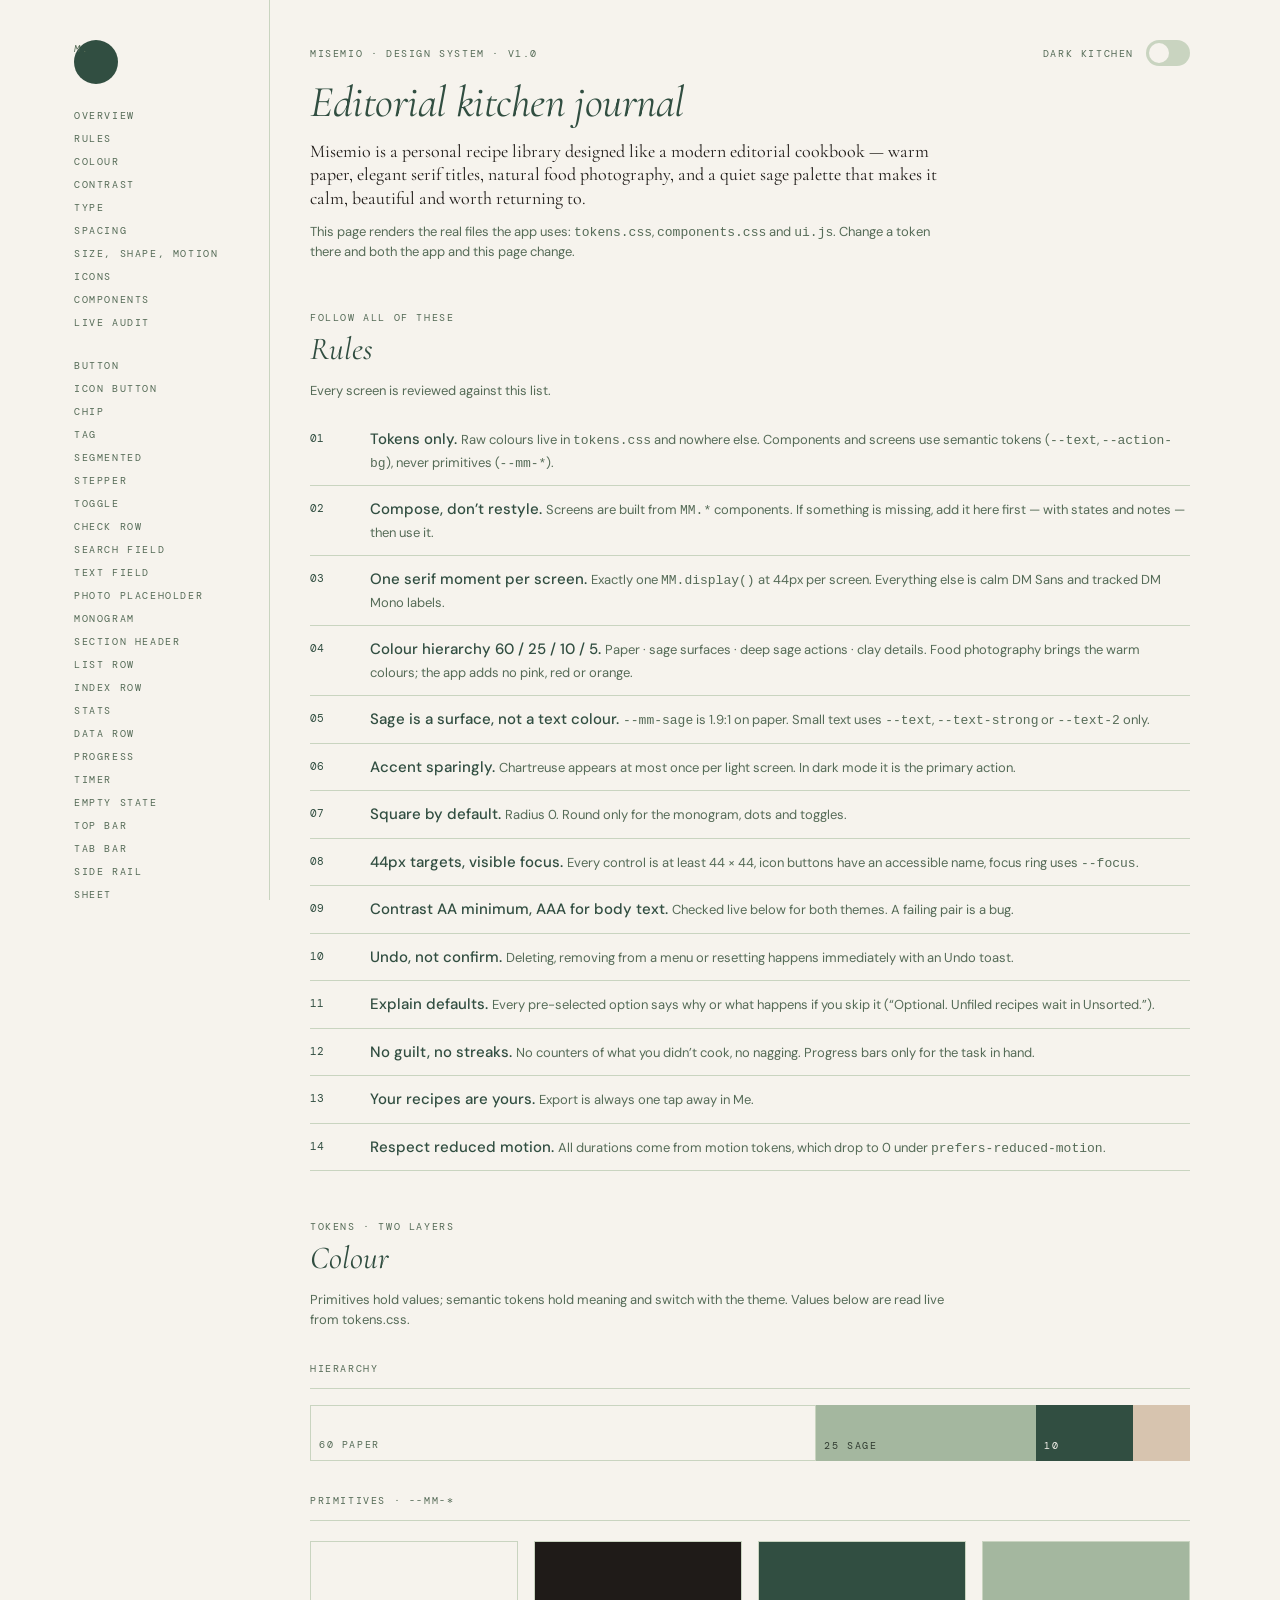
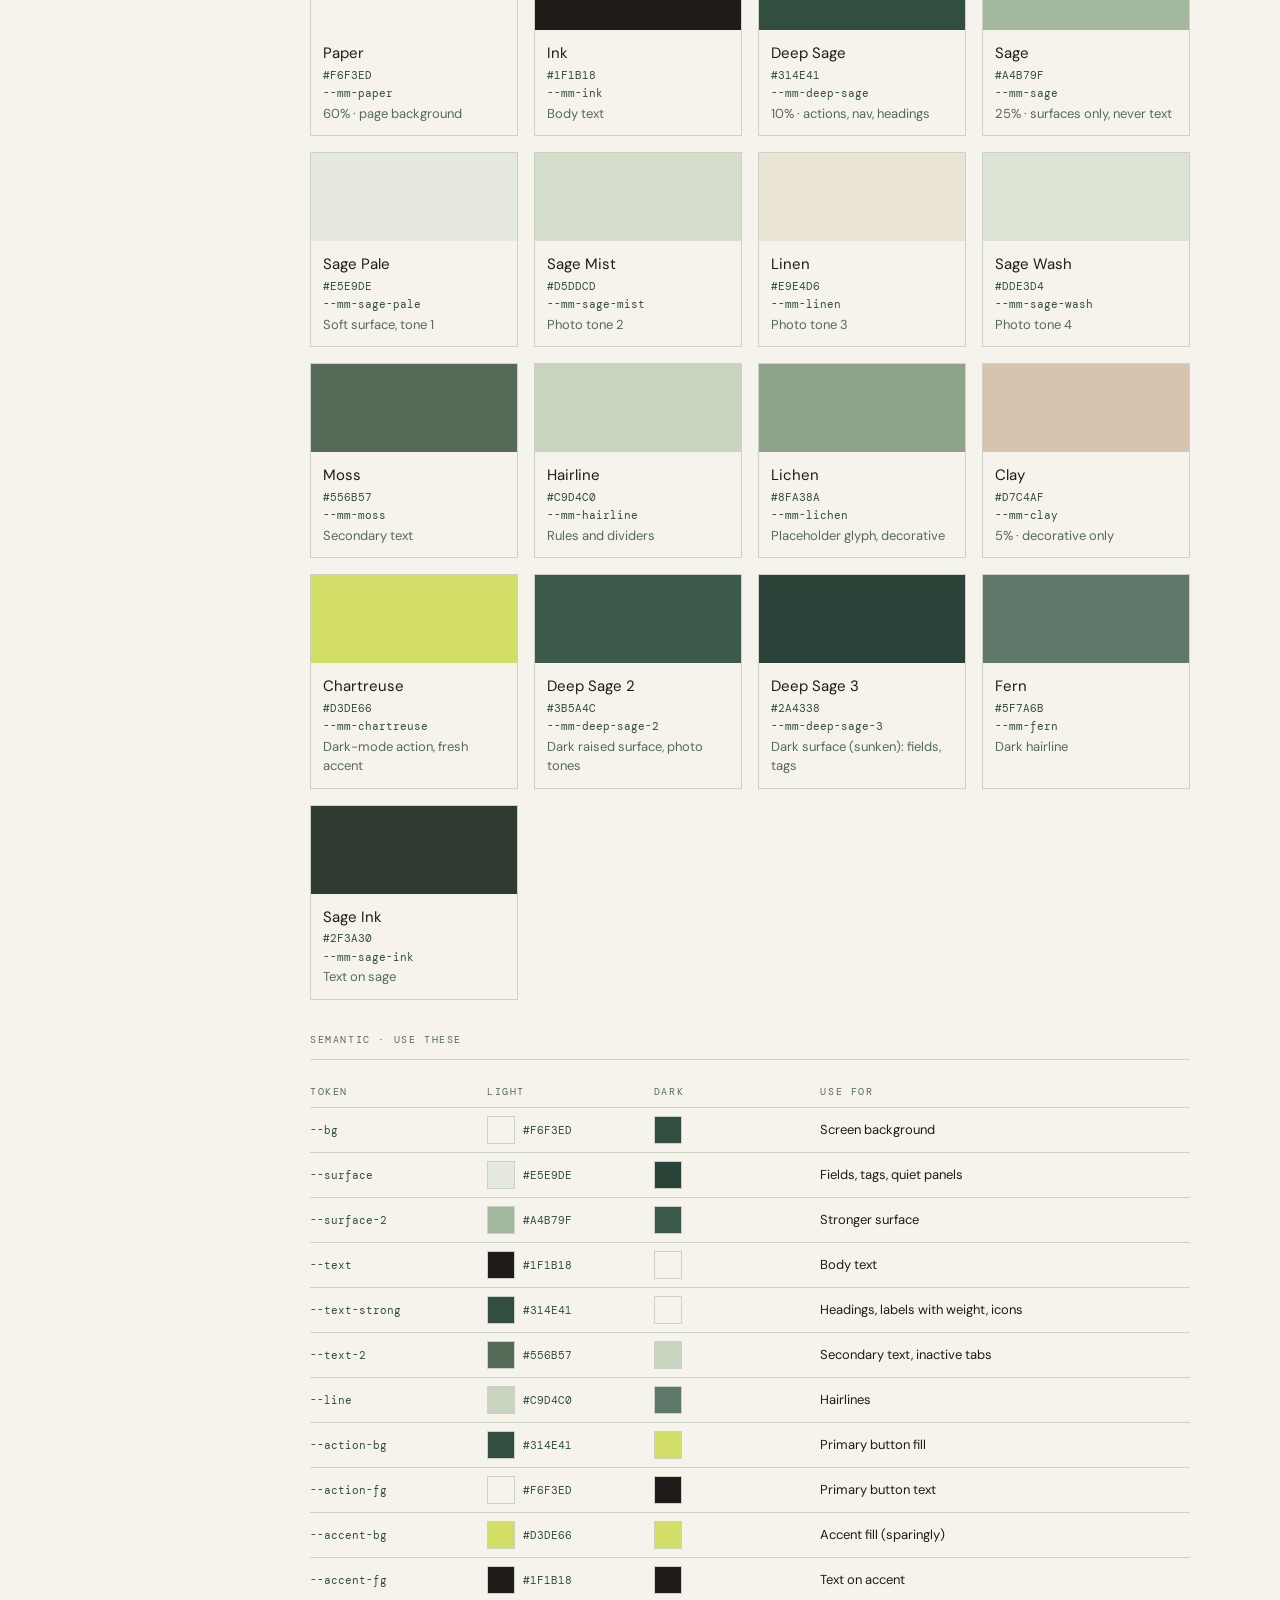
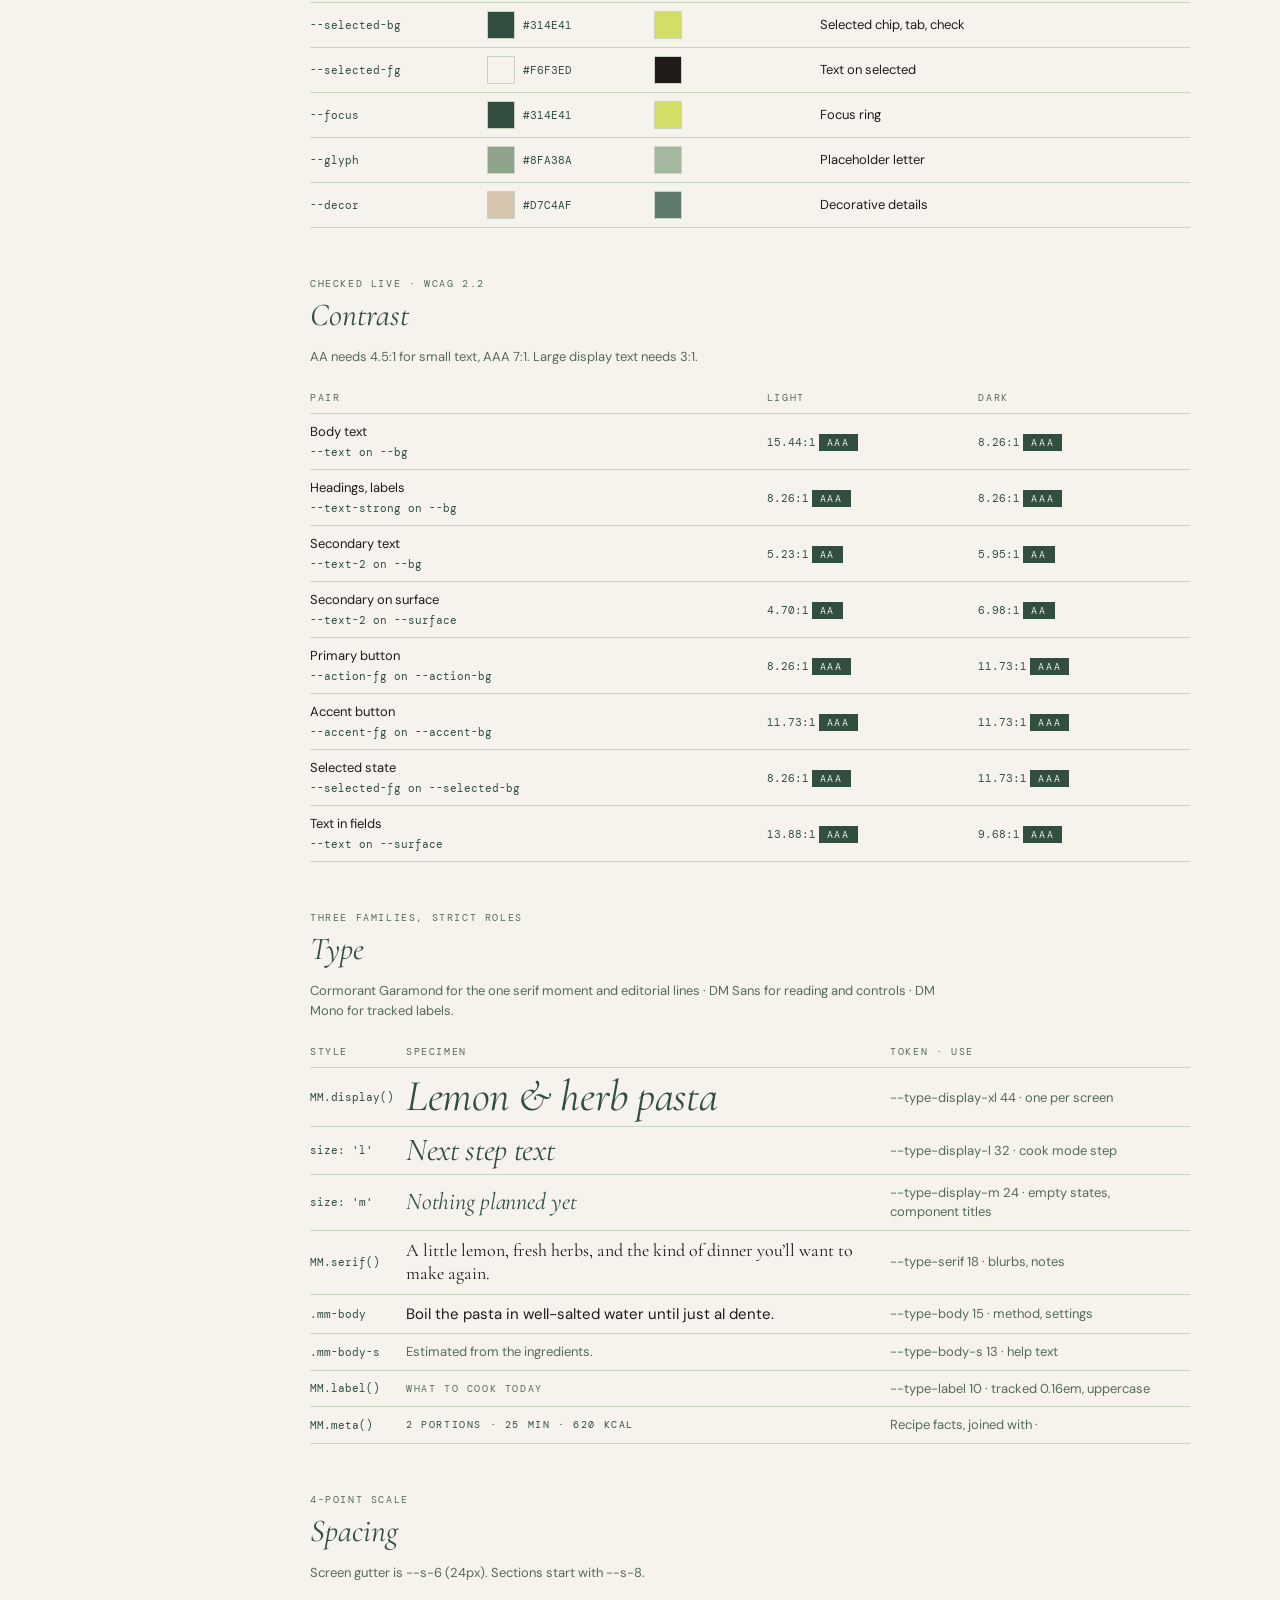
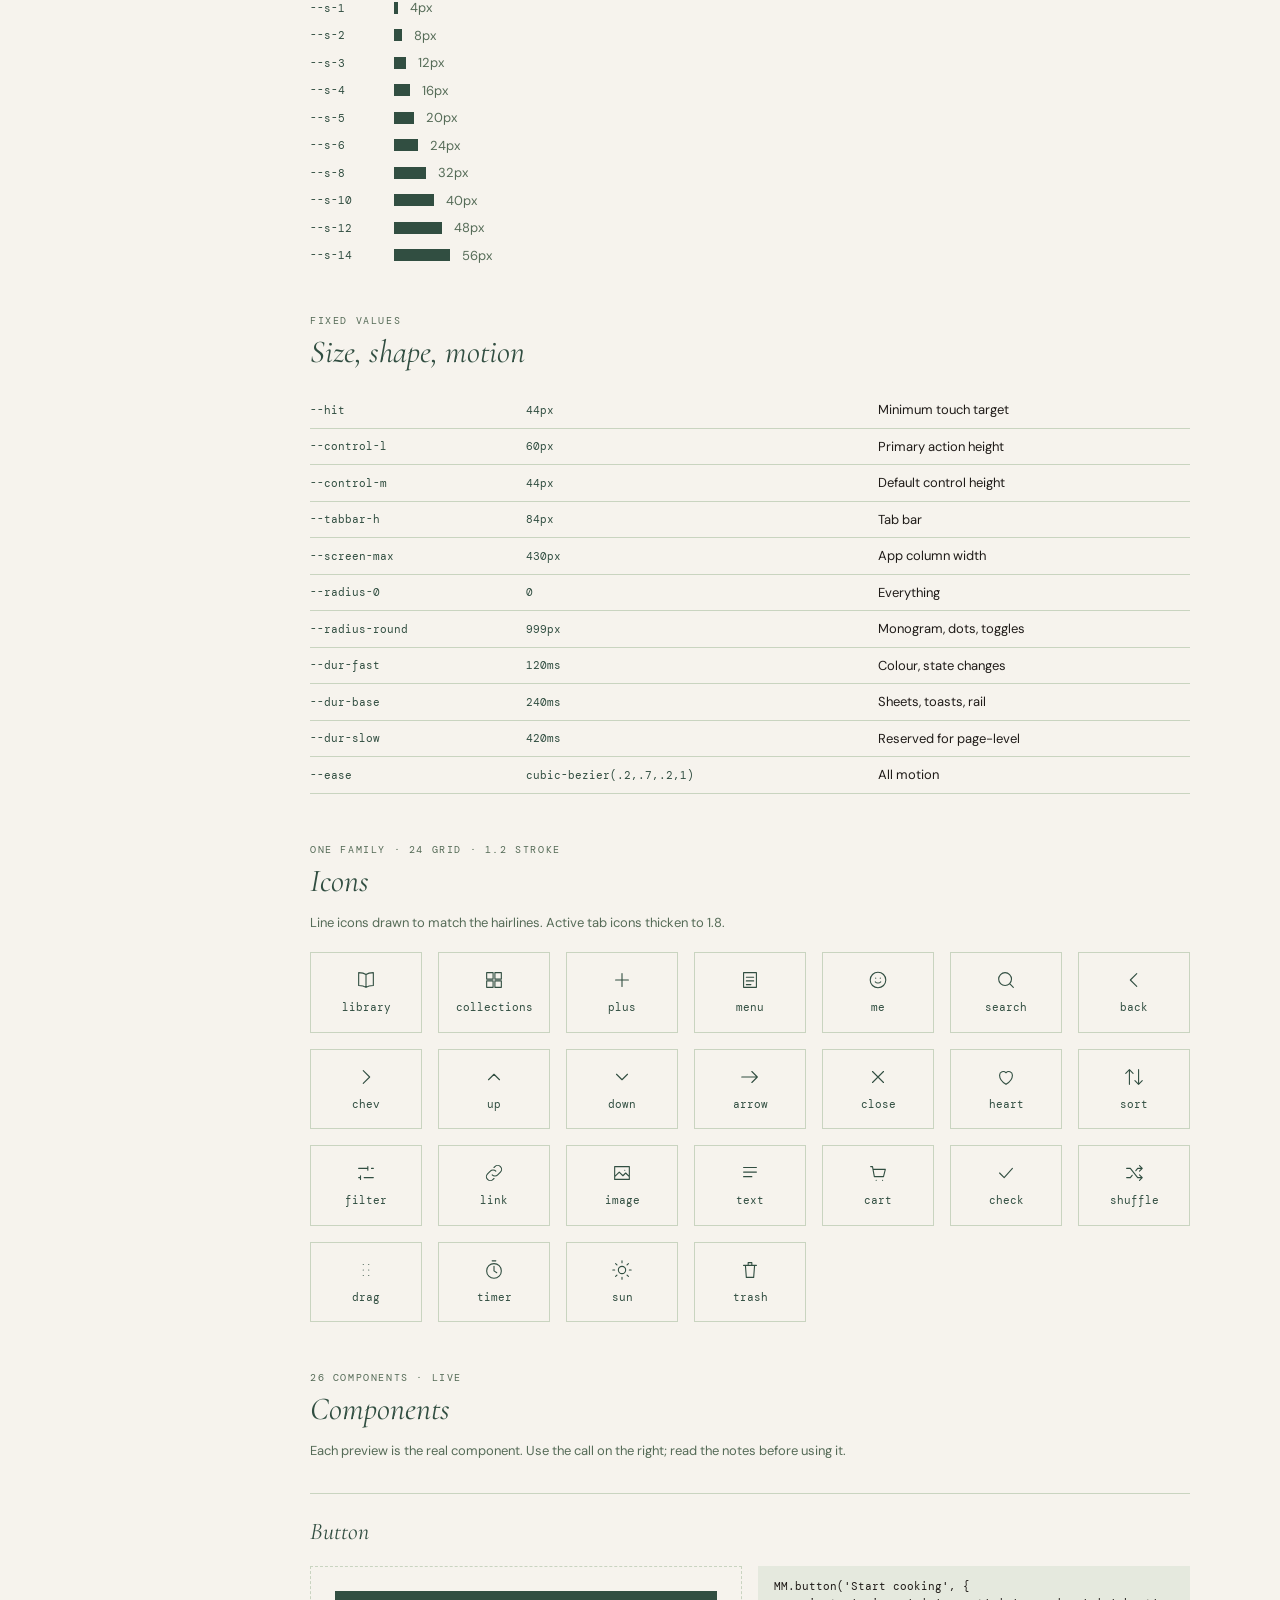
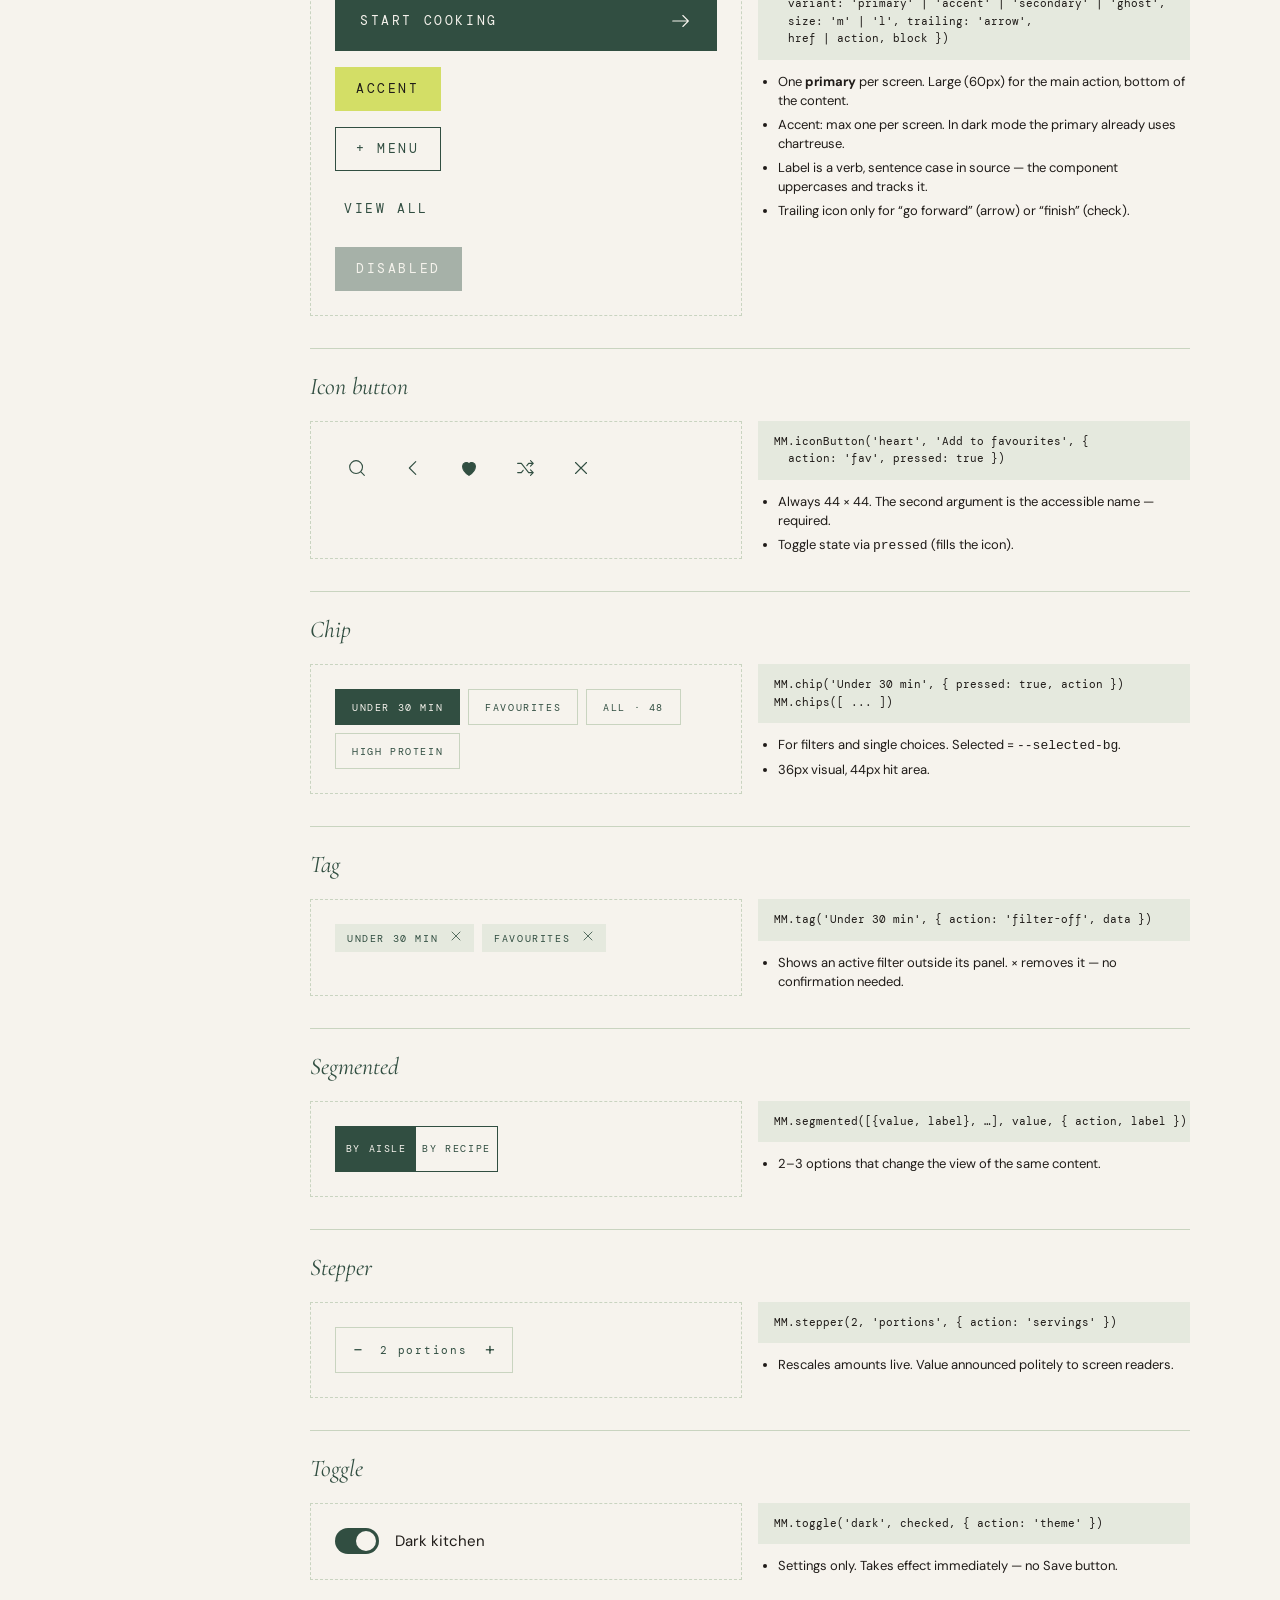
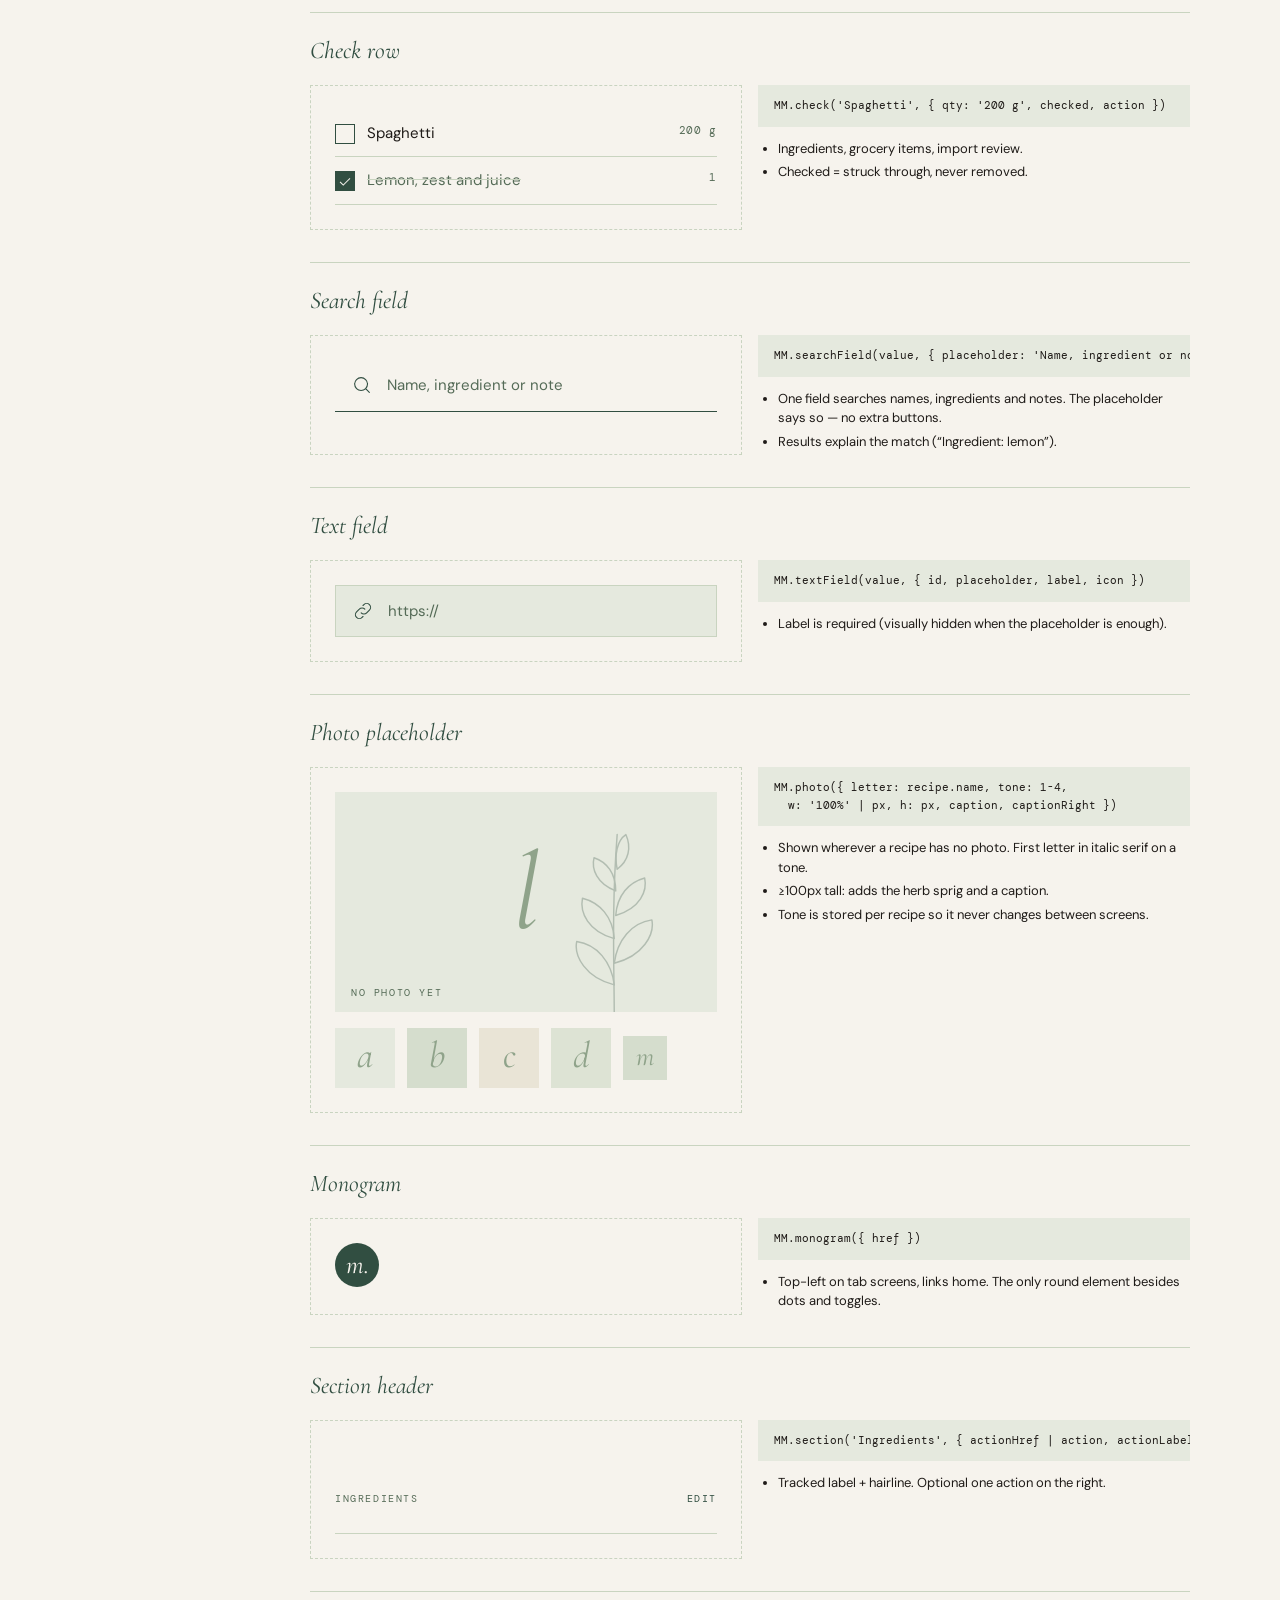
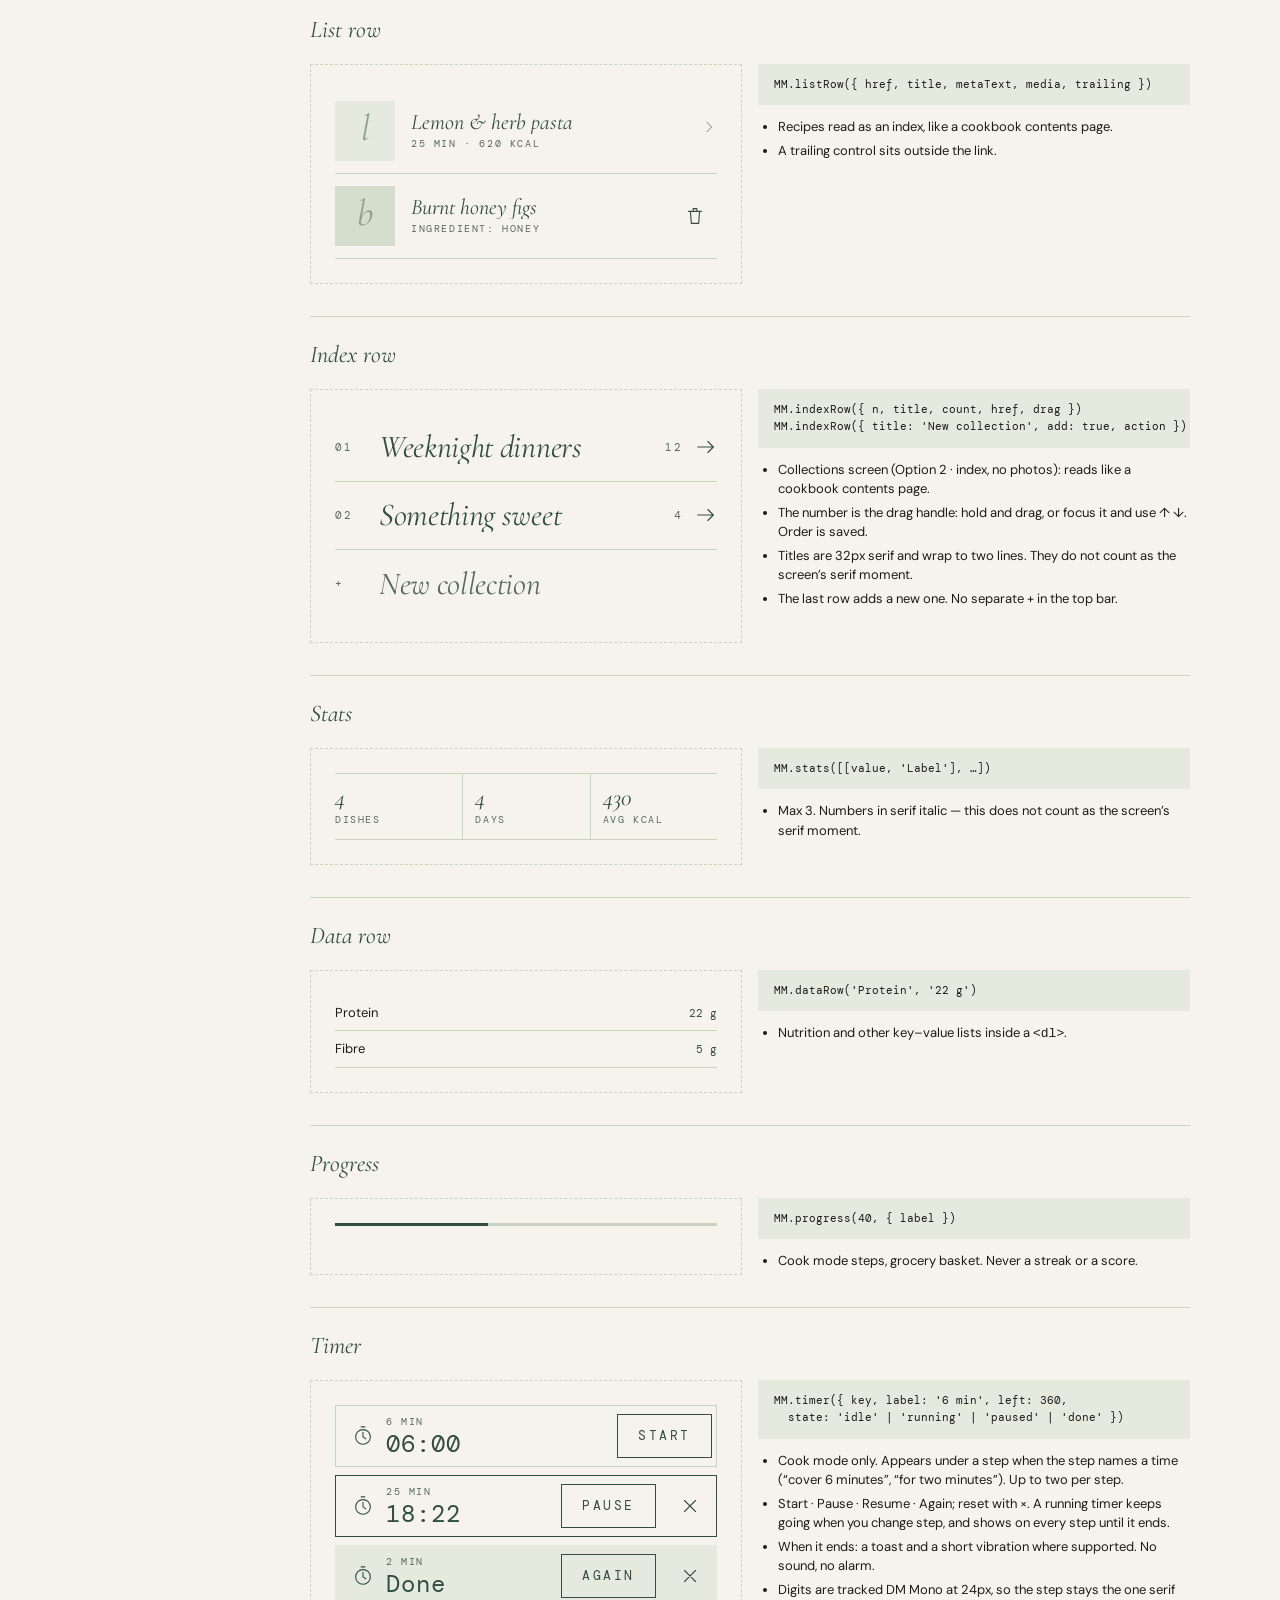
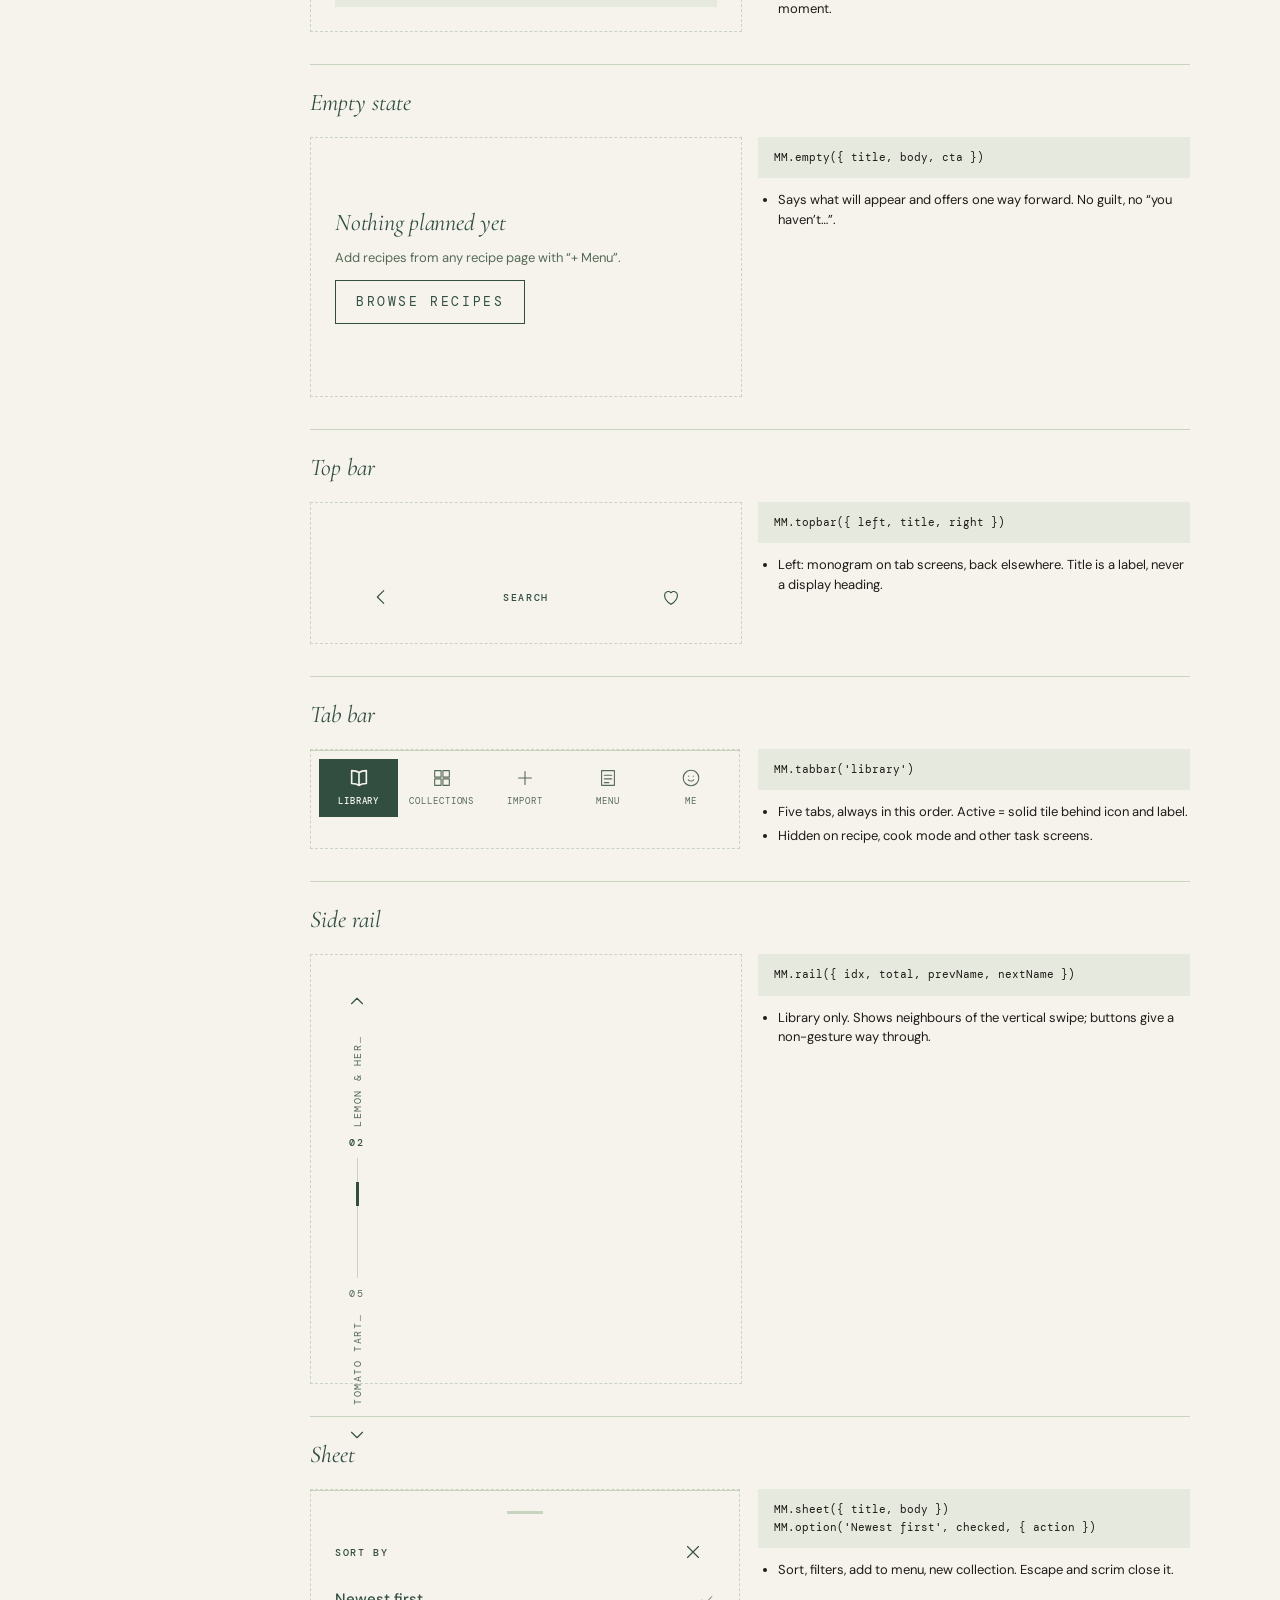
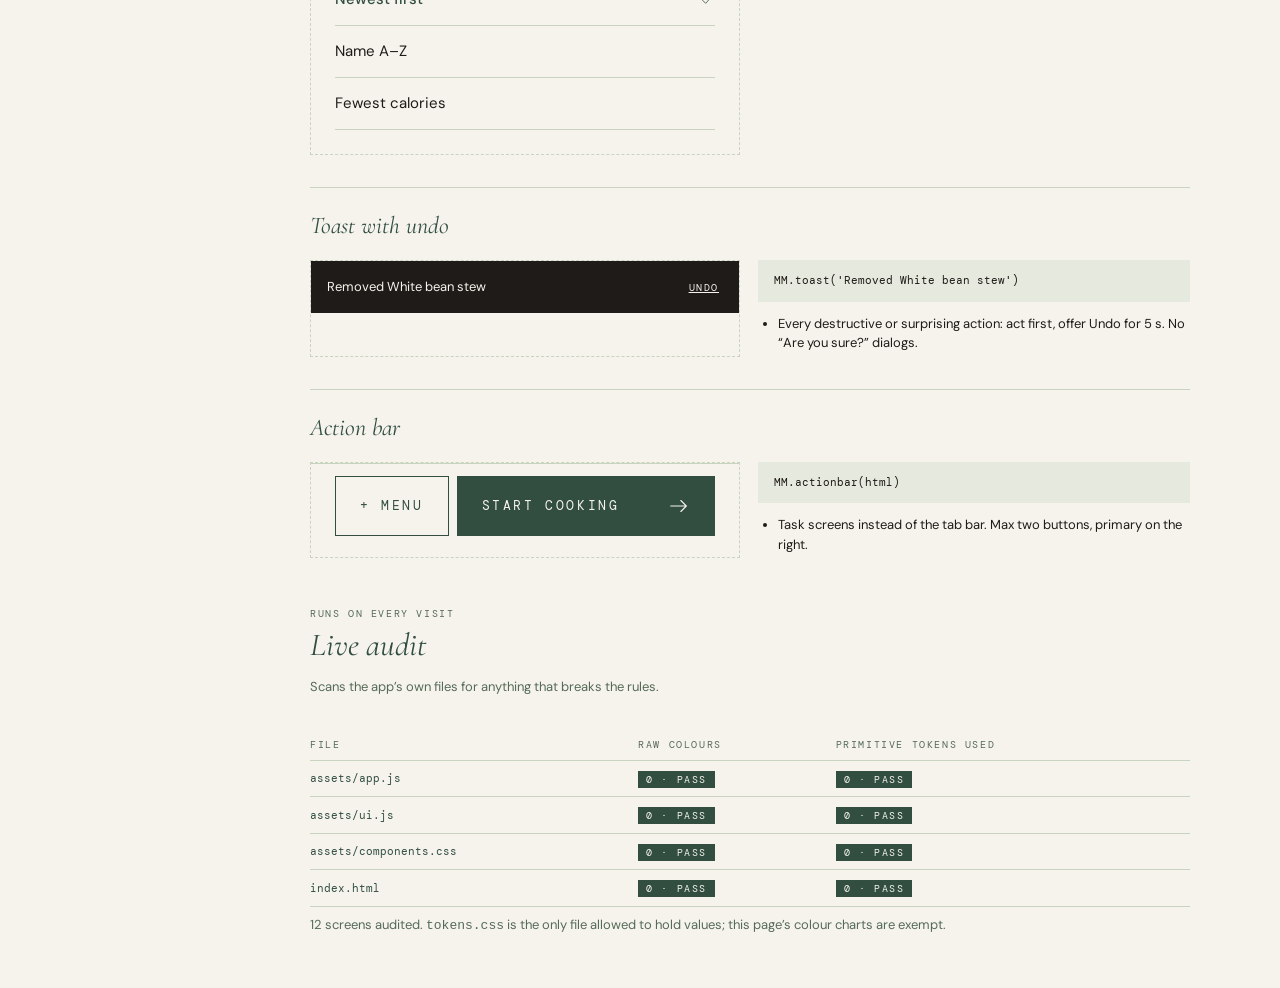
==== commit 62a9cb0f: "Cook mode: timers for steps that name a time - New MM.timer component (idle/running/paused/done), do" ====
--- a/ds/index.html
+++ b/ds/index.html
@@ -137,6 +137,8 @@
     ['Stats', `<div style="width:100%">${M.stats([[4, 'Dishes'], [4, 'Days'], [430, 'Avg kcal']])}</div>`, "MM.stats([[value, 'Label'], …])", ['Max 3. Numbers in serif italic — this does not count as the screen’s serif moment.']],
     ['Data row', `<dl style="width:100%;margin:0">${M.dataRow('Protein', '22 g')}${M.dataRow('Fibre', '5 g')}</dl>`, "MM.dataRow('Protein', '22 g')", ['Nutrition and other key–value lists inside a <code>&lt;dl&gt;</code>.']],
     ['Progress', `<div style="width:100%">${M.progress(40, { label: 'Progress' })}</div>`, "MM.progress(40, { label })", ['Cook mode steps, grocery basket. Never a streak or a score.']],
+    ['Timer', `<div class="mm-timers" style="width:100%">${M.timer({ key: 'd1', label: '6 min', left: 360 })}${M.timer({ key: 'd2', label: '25 min', left: 1102, state: 'running' })}${M.timer({ key: 'd3', label: '2 min', left: 0, state: 'done' })}</div>`,
+      "MM.timer({ key, label: '6 min', left: 360,\n  state: 'idle' | 'running' | 'paused' | 'done' })", ['Cook mode only. Appears under a step when the step names a time (“cover 6 minutes”, “for two minutes”). Up to two per step.', 'Start · Pause · Resume · Again; reset with ×. A running timer keeps going when you change step, and shows on every step until it ends.', 'When it ends: a toast and a short vibration where supported. No sound, no alarm.', 'Digits are tracked DM Mono at 24px, so the step stays the one serif moment.']],
     ['Empty state', M.empty({ title: 'Nothing planned yet', body: 'Add recipes from any recipe page with “+ Menu”.', cta: M.button('Browse recipes', { variant: 'secondary' }) }),
       "MM.empty({ title, body, cta })", ['Says what will appear and offers one way forward. No guilt, no “you haven’t…”.']],
     ['Top bar', `<div style="width:100%">${M.topbar({ left: M.iconButton('back', 'Back'), title: M.label('Search', { tag: 'span', strong: true }), right: M.iconButton('heart', 'Favourite') })}</div>`,
--- a/assets/components.css
+++ b/assets/components.css
@@ -118,6 +118,16 @@
 .mm-stepper button { width: var(--hit); height: var(--hit); border: 0; background: transparent; cursor: pointer; color: var(--text-strong); font-size: 18px; }
 .mm-stepper output { min-width: 64px; text-align: center; font-family: var(--font-label); font-size: var(--type-label-l); letter-spacing: var(--track-label); color: var(--text-strong); }
 
+/* ---- Timer ---------------------------------------------------------------- */
+.mm-timers { display: flex; flex-direction: column; gap: var(--s-2); }
+.mm-timer { display: flex; align-items: center; gap: var(--s-3); min-height: var(--control-l);
+            padding: var(--s-2) var(--s-1) var(--s-2) var(--s-4); border: var(--border) solid var(--line); color: var(--text-strong); }
+.mm-timer__body { flex: 1; min-width: 0; display: flex; flex-direction: column; gap: 2px; }
+.mm-timer__time { font-family: var(--font-label); font-size: var(--type-display-m); line-height: 1.1; letter-spacing: .04em;
+            font-variant-numeric: tabular-nums; color: var(--text-strong); }
+.mm-timer[data-state="running"] { border-color: var(--text-strong); }
+.mm-timer[data-state="done"] { background: var(--surface); border-color: var(--surface); }
+
 /* ---- Check row ------------------------------------------------------------ */
 .mm-check { display: flex; align-items: flex-start; gap: var(--s-3); min-height: var(--hit); padding: var(--s-3) 0;
             border-bottom: var(--border) solid var(--line); cursor: pointer; }
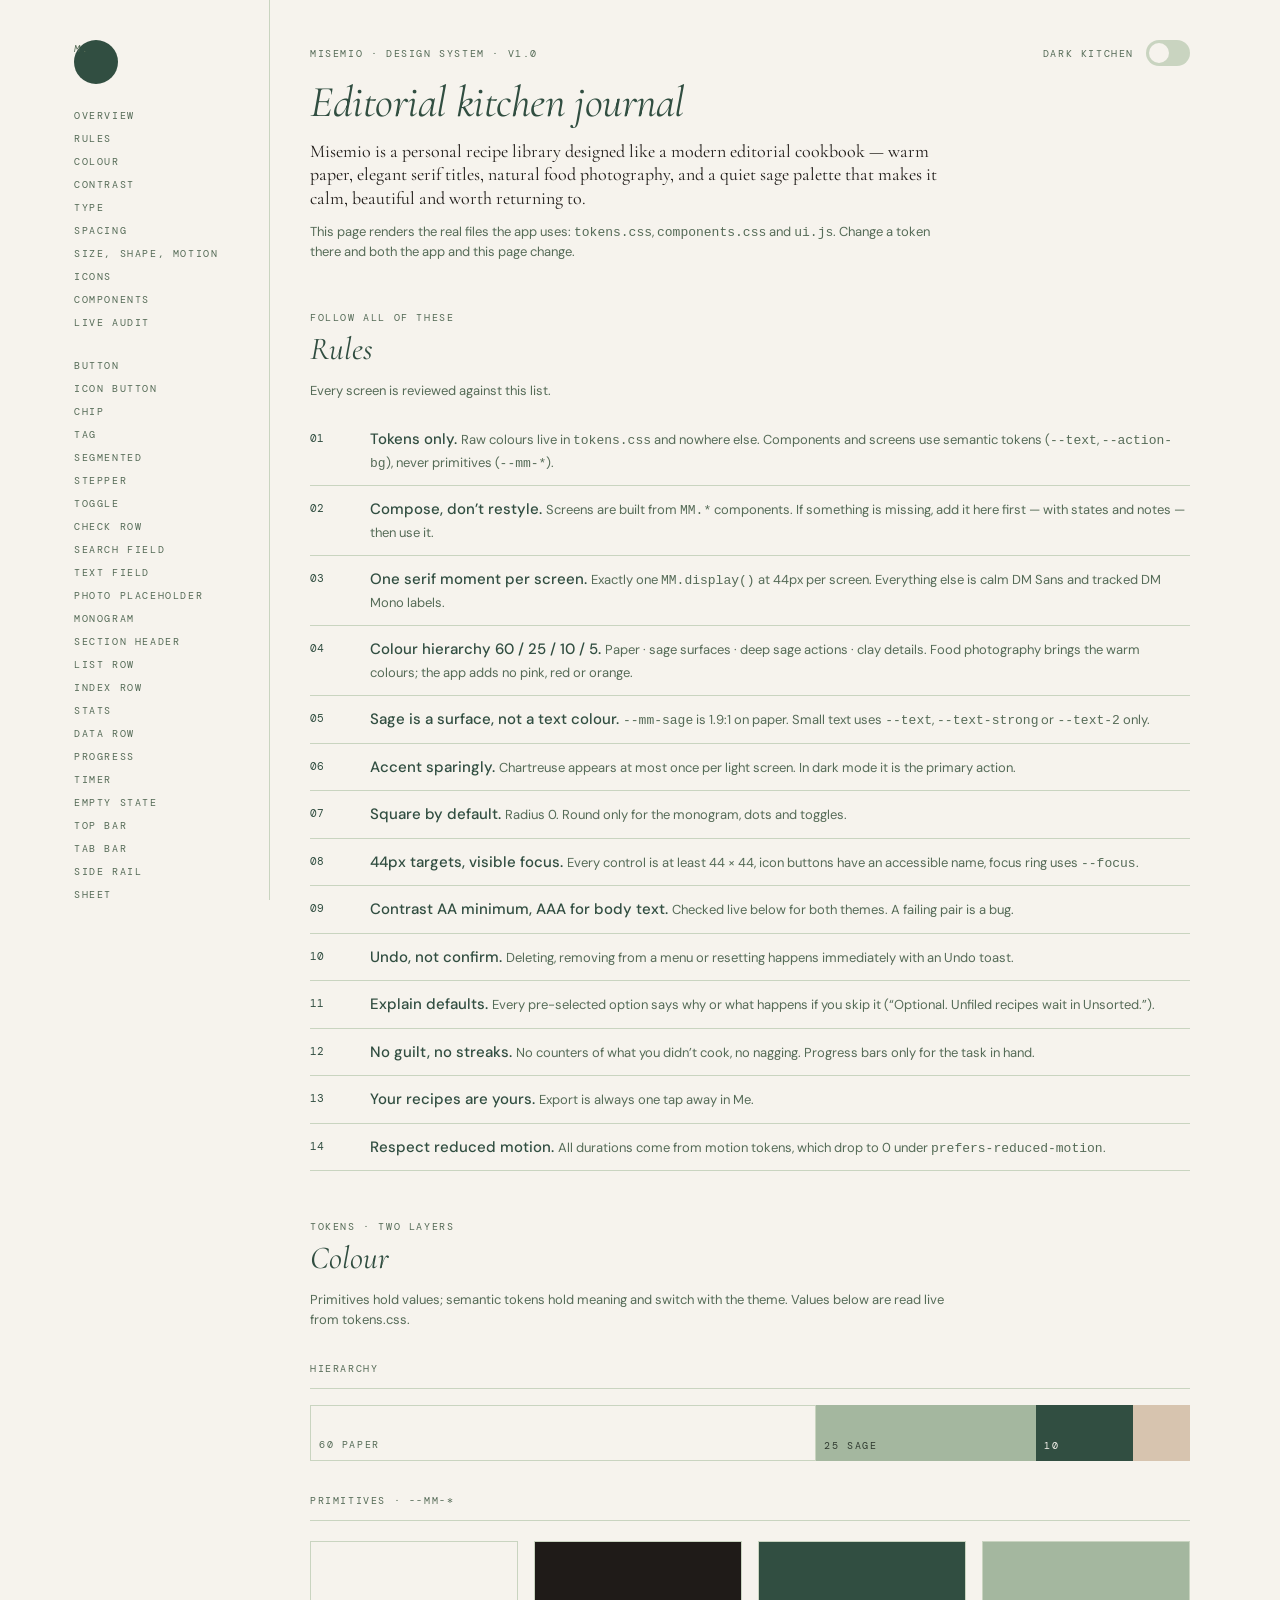
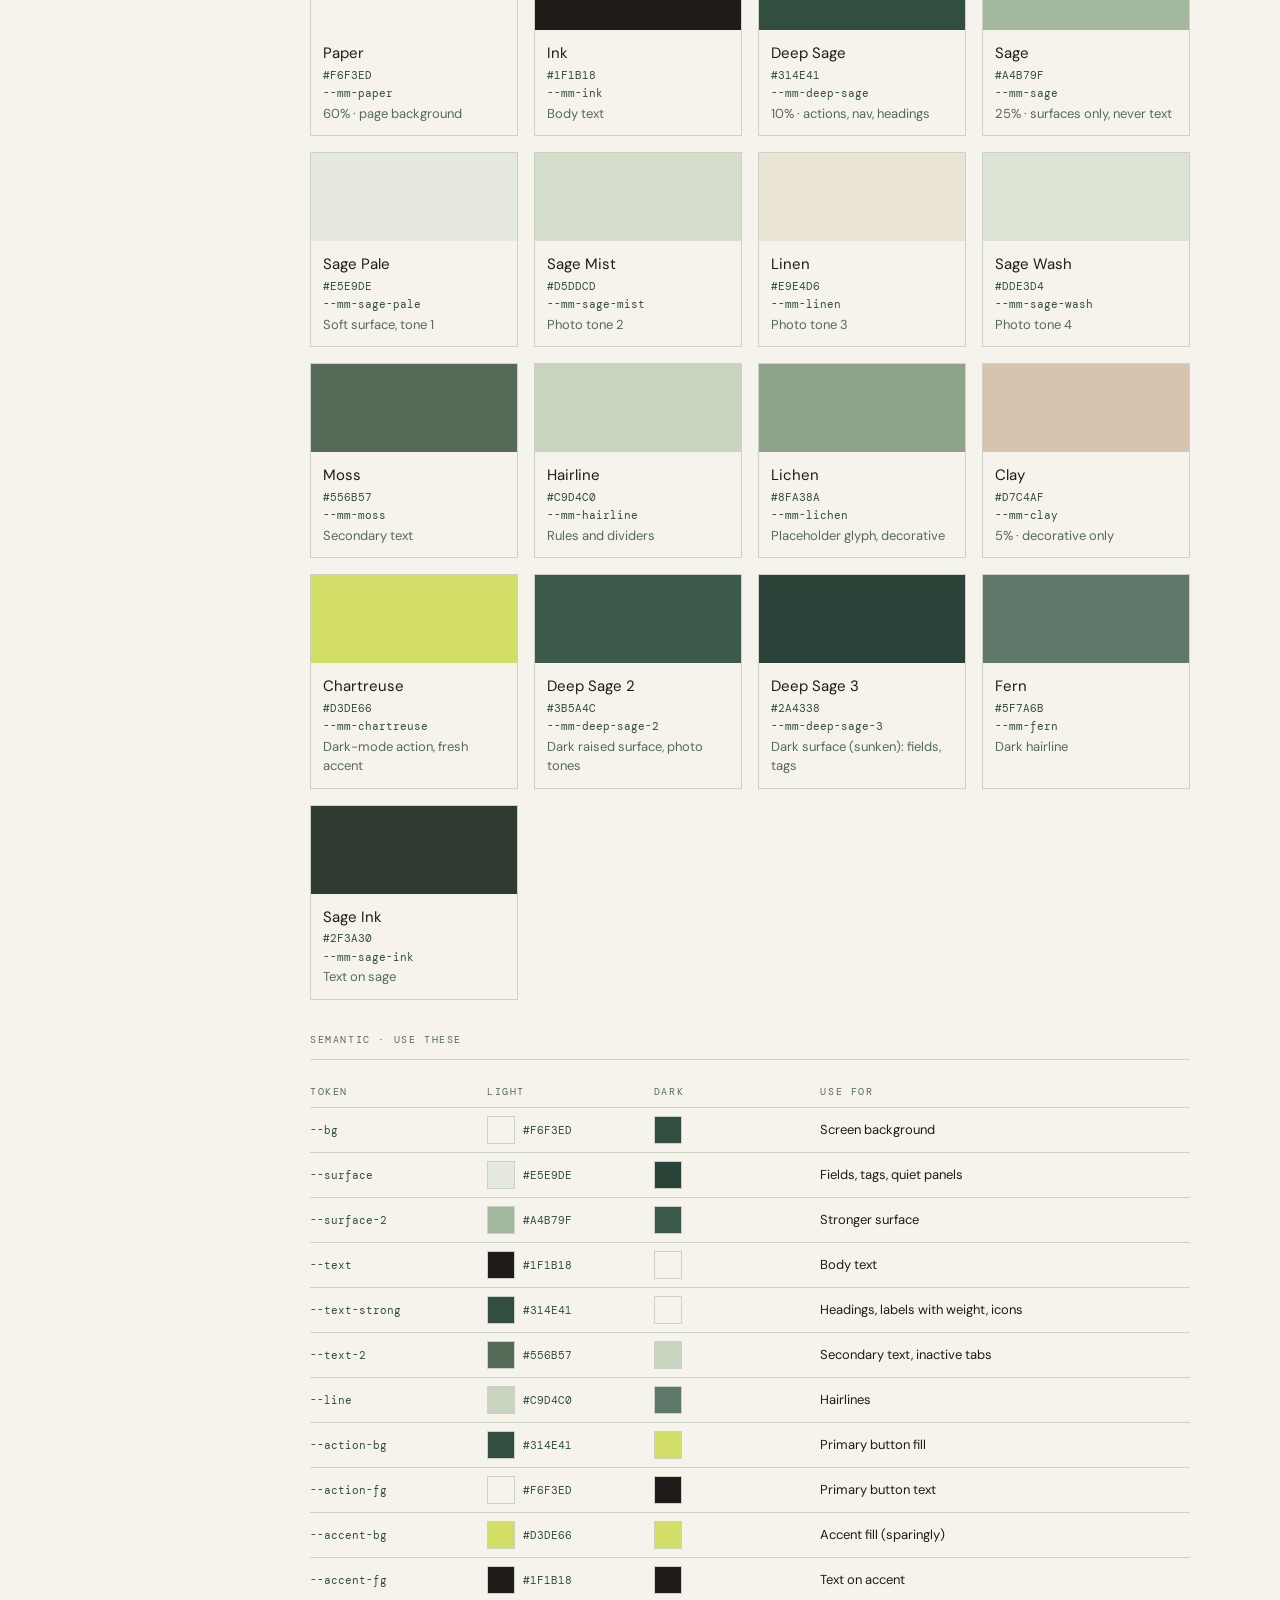
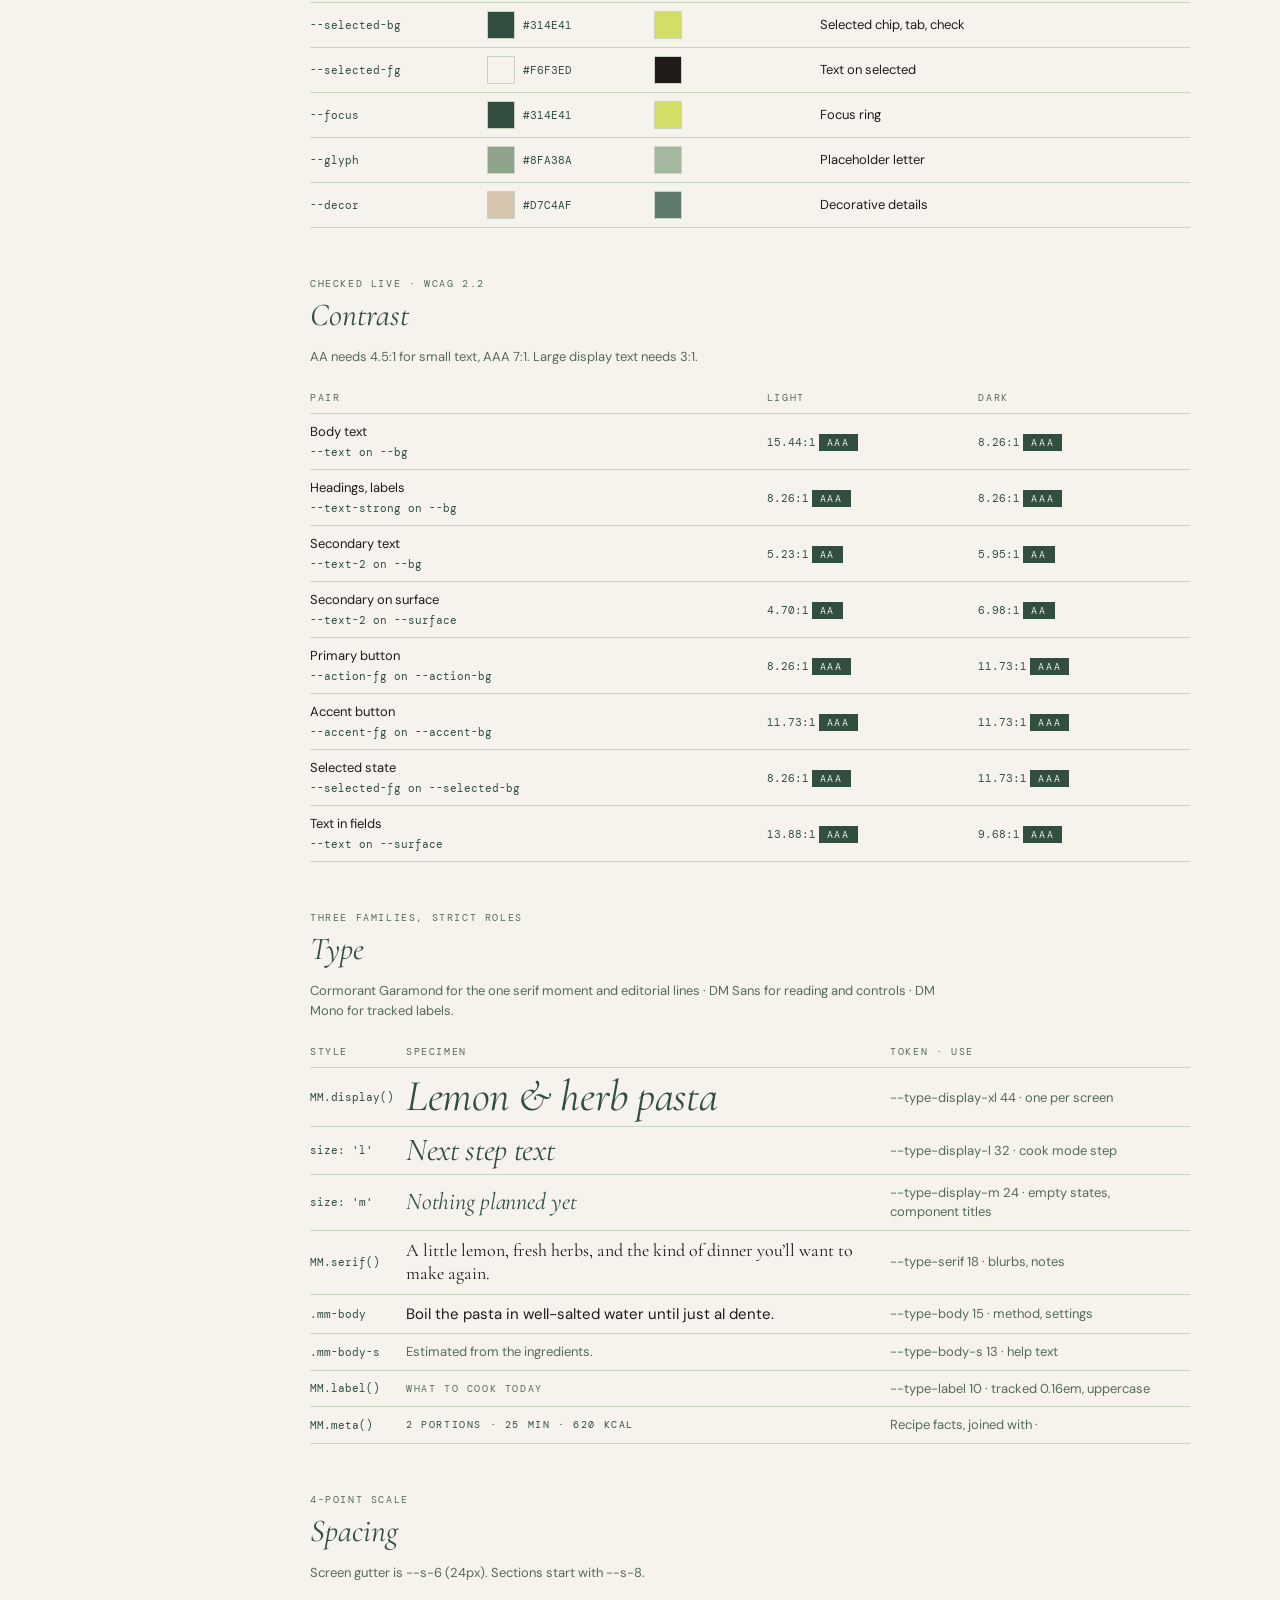
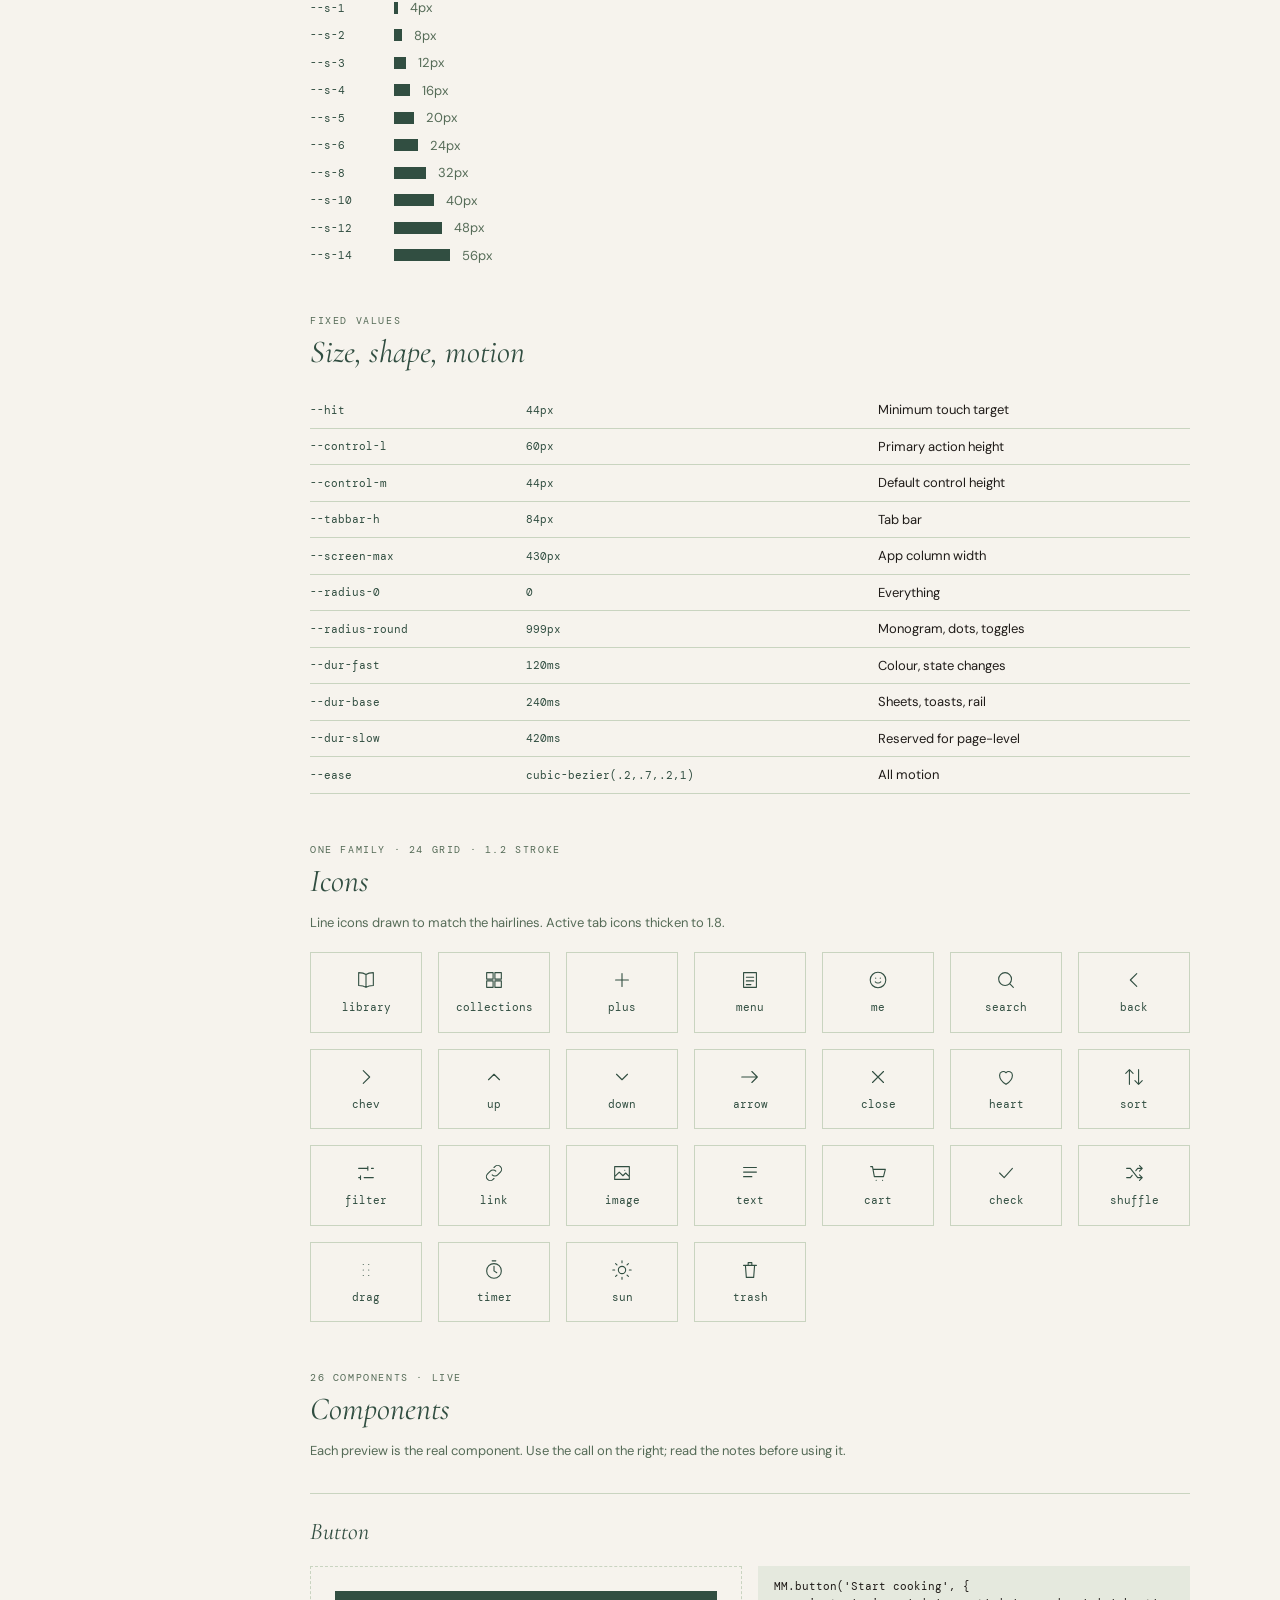
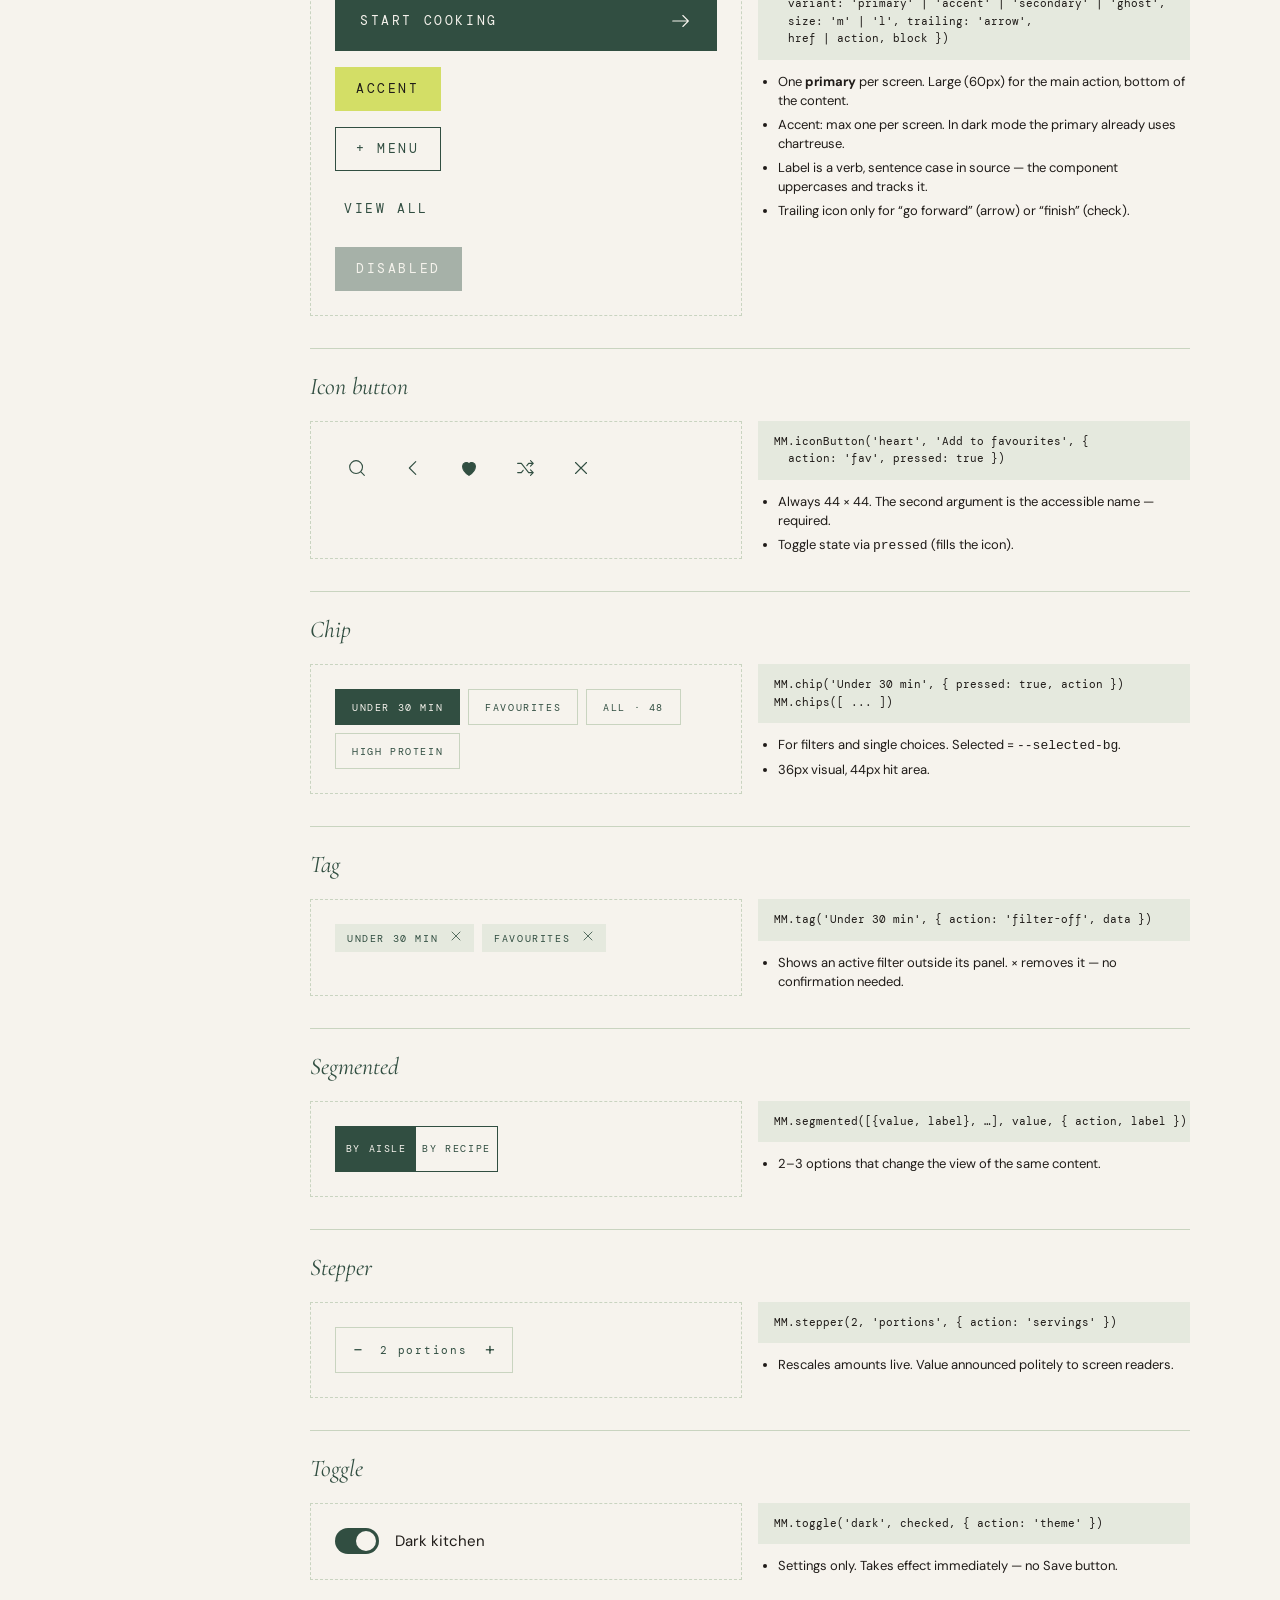
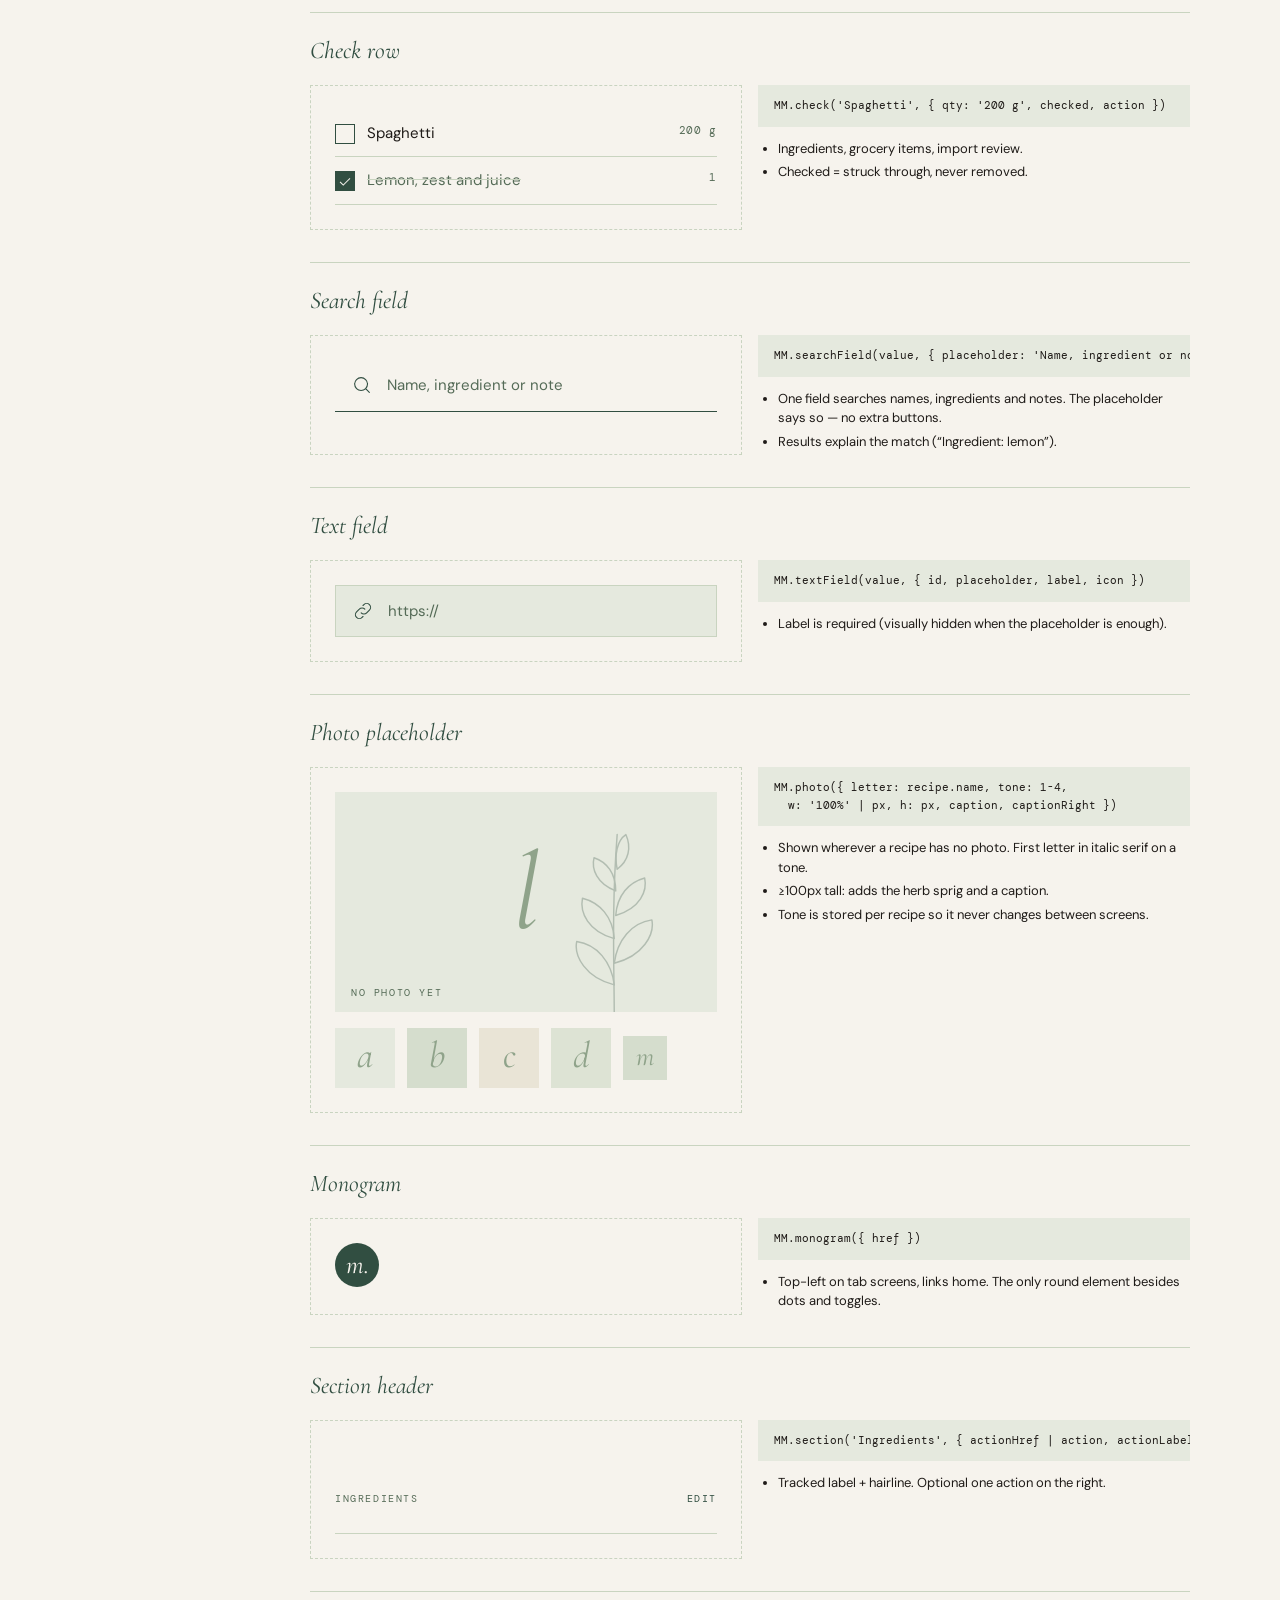
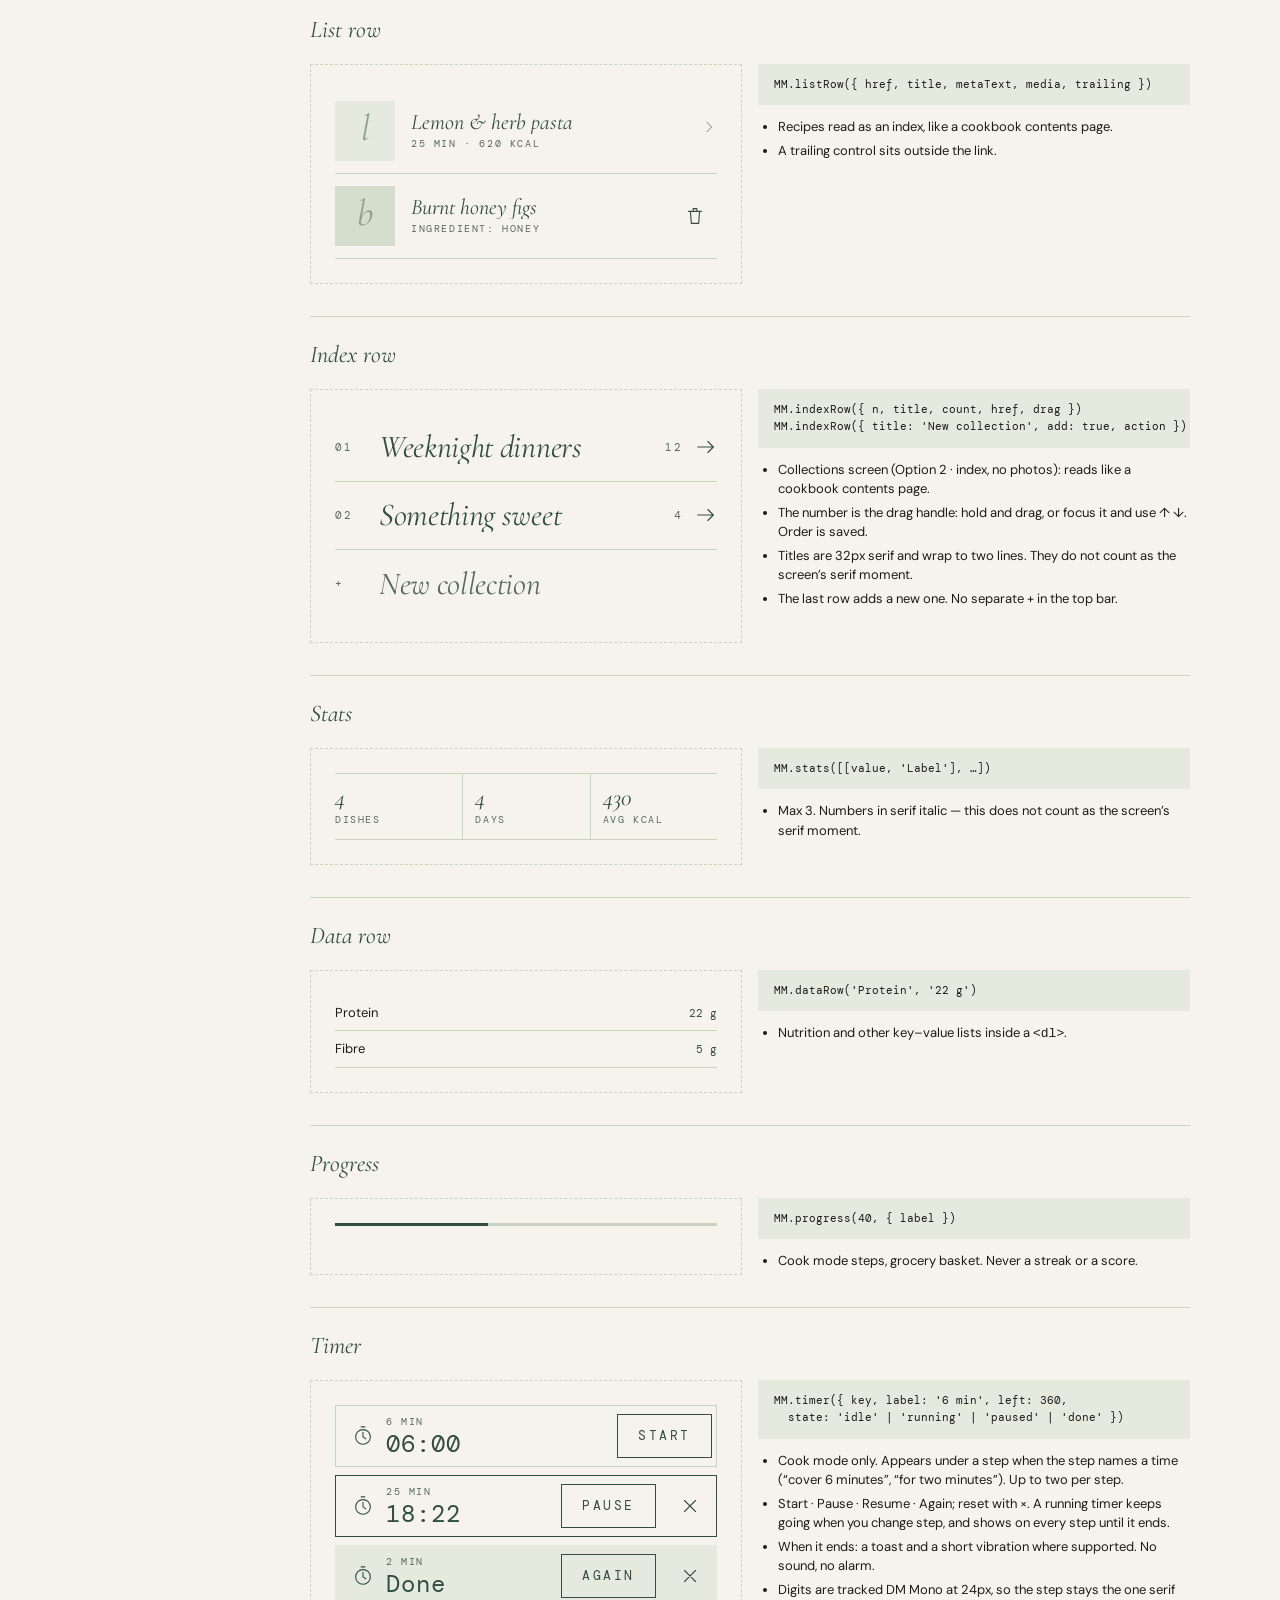
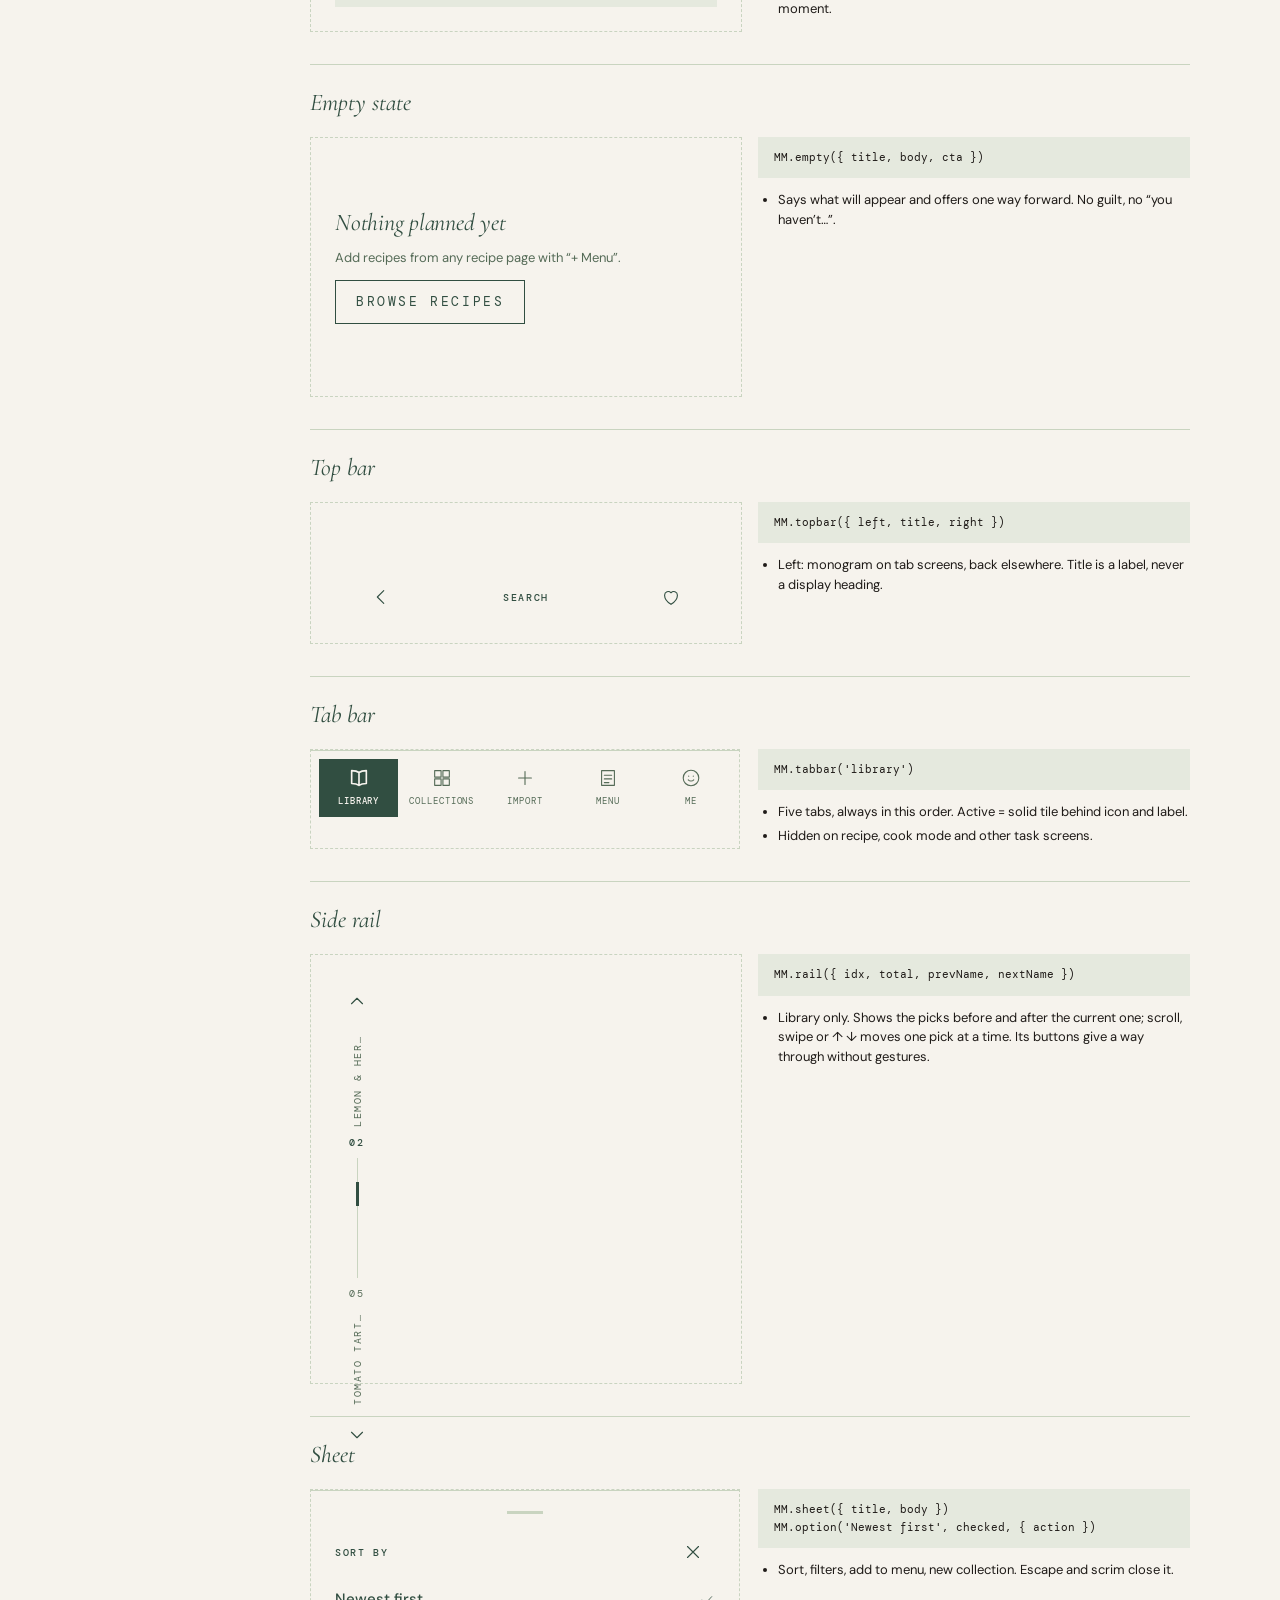
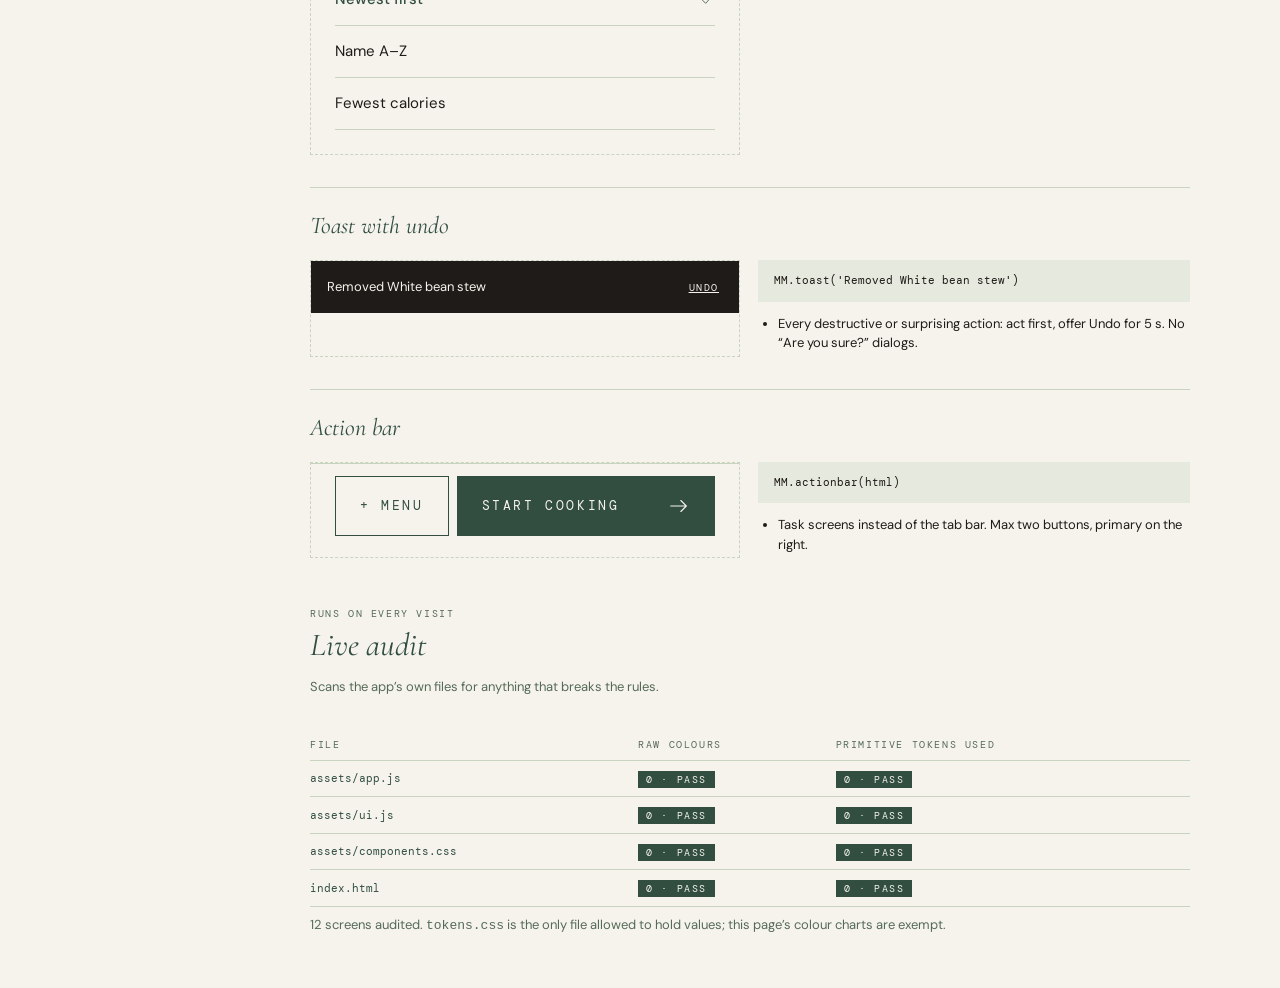
==== commit d06e4382: "Library: scroll to the next pick, remove shuffle - Wheel/trackpad (one pick per gesture), swipe anyw" ====
--- a/ds/index.html
+++ b/ds/index.html
@@ -145,7 +145,7 @@
       "MM.topbar({ left, title, right })", ['Left: monogram on tab screens, back elsewhere. Title is a label, never a display heading.']],
     ['Tab bar', M.tabbar('library', { fixed: false }), "MM.tabbar('library')", ['Five tabs, always in this order. Active = solid tile behind icon and label.', 'Hidden on recipe, cook mode and other task screens.'], { phone: true }],
     ['Side rail', `<div style="height:380px">${M.rail({ idx: 1, total: 5, prevName: 'Lemon & herb pasta', nextName: 'Tomato tarte fine' })}</div>`,
-      "MM.rail({ idx, total, prevName, nextName })", ['Library only. Shows neighbours of the vertical swipe; buttons give a non-gesture way through.']],
+      "MM.rail({ idx, total, prevName, nextName })", ['Library only. Shows the picks before and after the current one; scroll, swipe or ↑ ↓ moves one pick at a time. Its buttons give a way through without gestures.']],
     ['Sheet', M.sheet({ title: 'Sort by', body: `<div role="menu">${M.option('Newest first', true)}${M.option('Name A–Z', false)}${M.option('Fewest calories', false)}</div>` }),
       "MM.sheet({ title, body })\nMM.option('Newest first', checked, { action })", ['Sort, filters, add to menu, new collection. Escape and scrim close it.'], { phone: true }],
     ['Toast with undo', M.toast('Removed White bean stew'), "MM.toast('Removed White bean stew')", ['Every destructive or surprising action: act first, offer Undo for 5 s. No “Are you sure?” dialogs.'], { phone: true }],
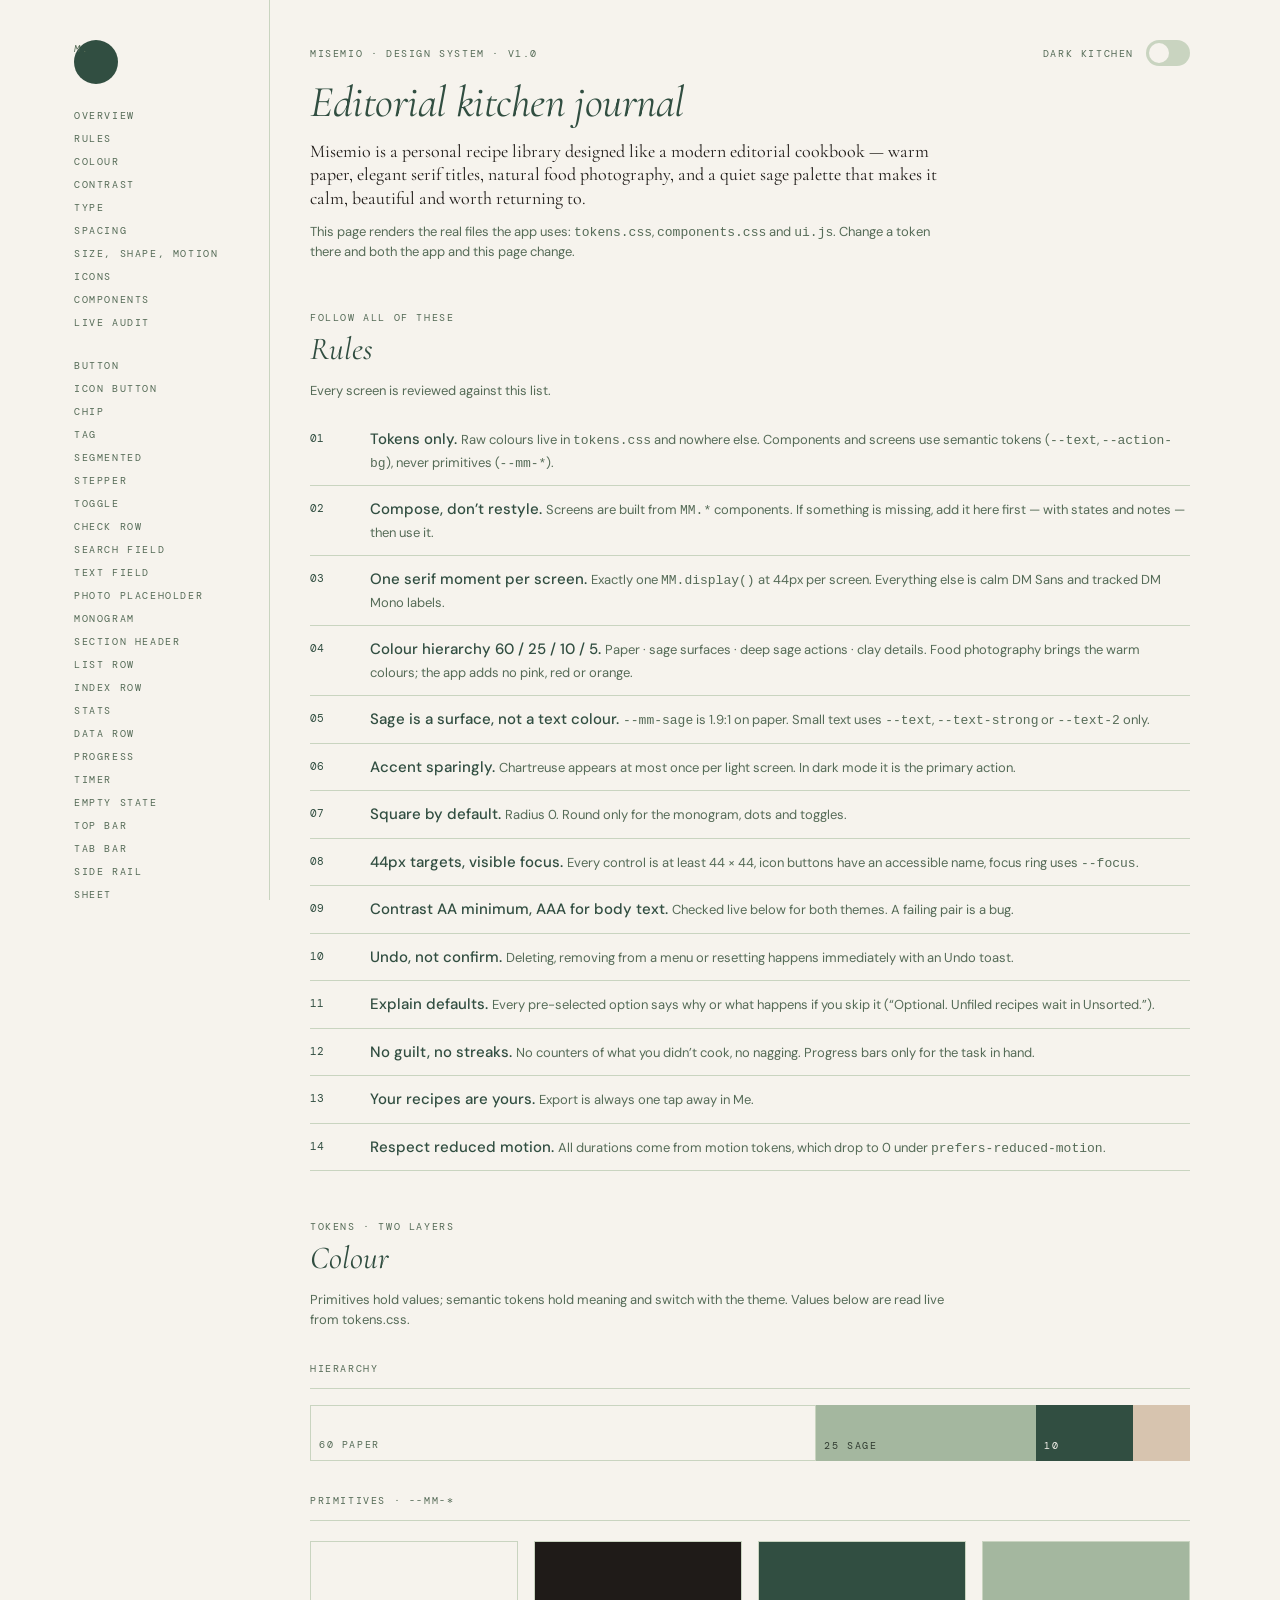
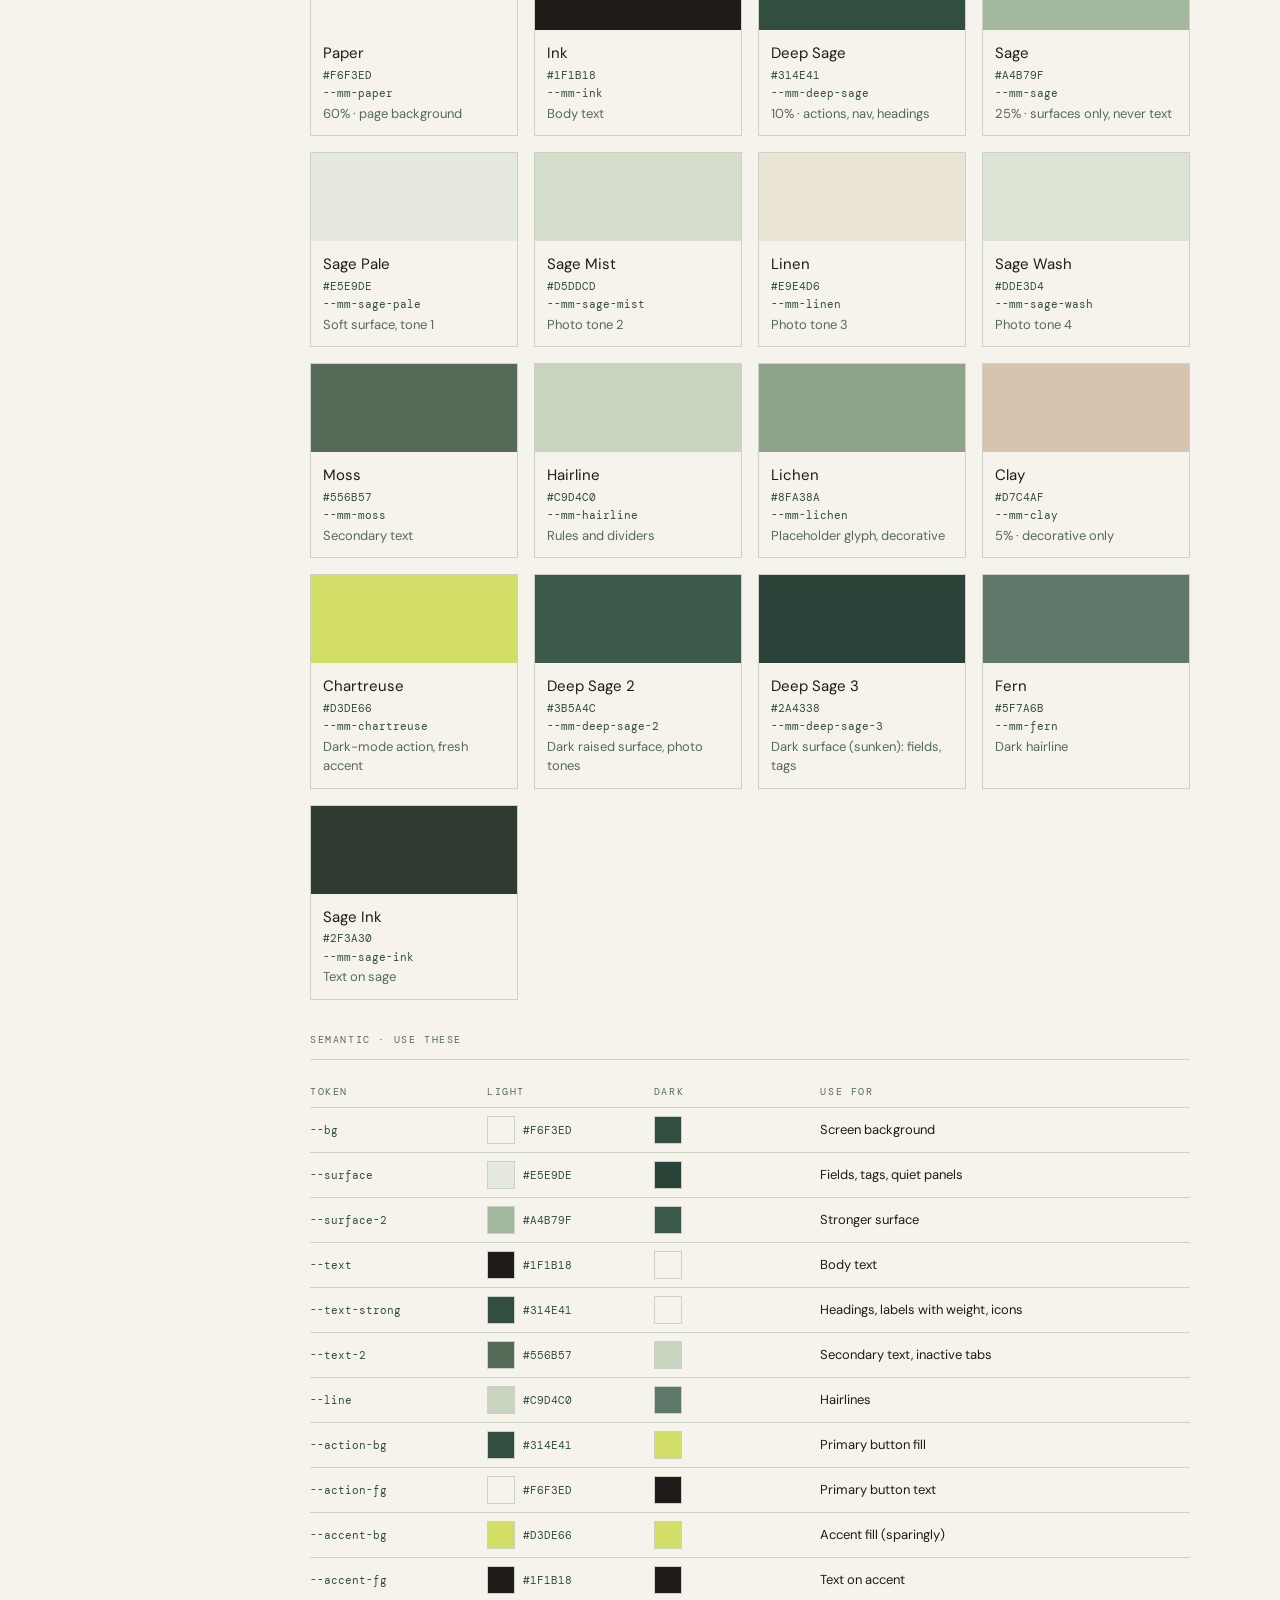
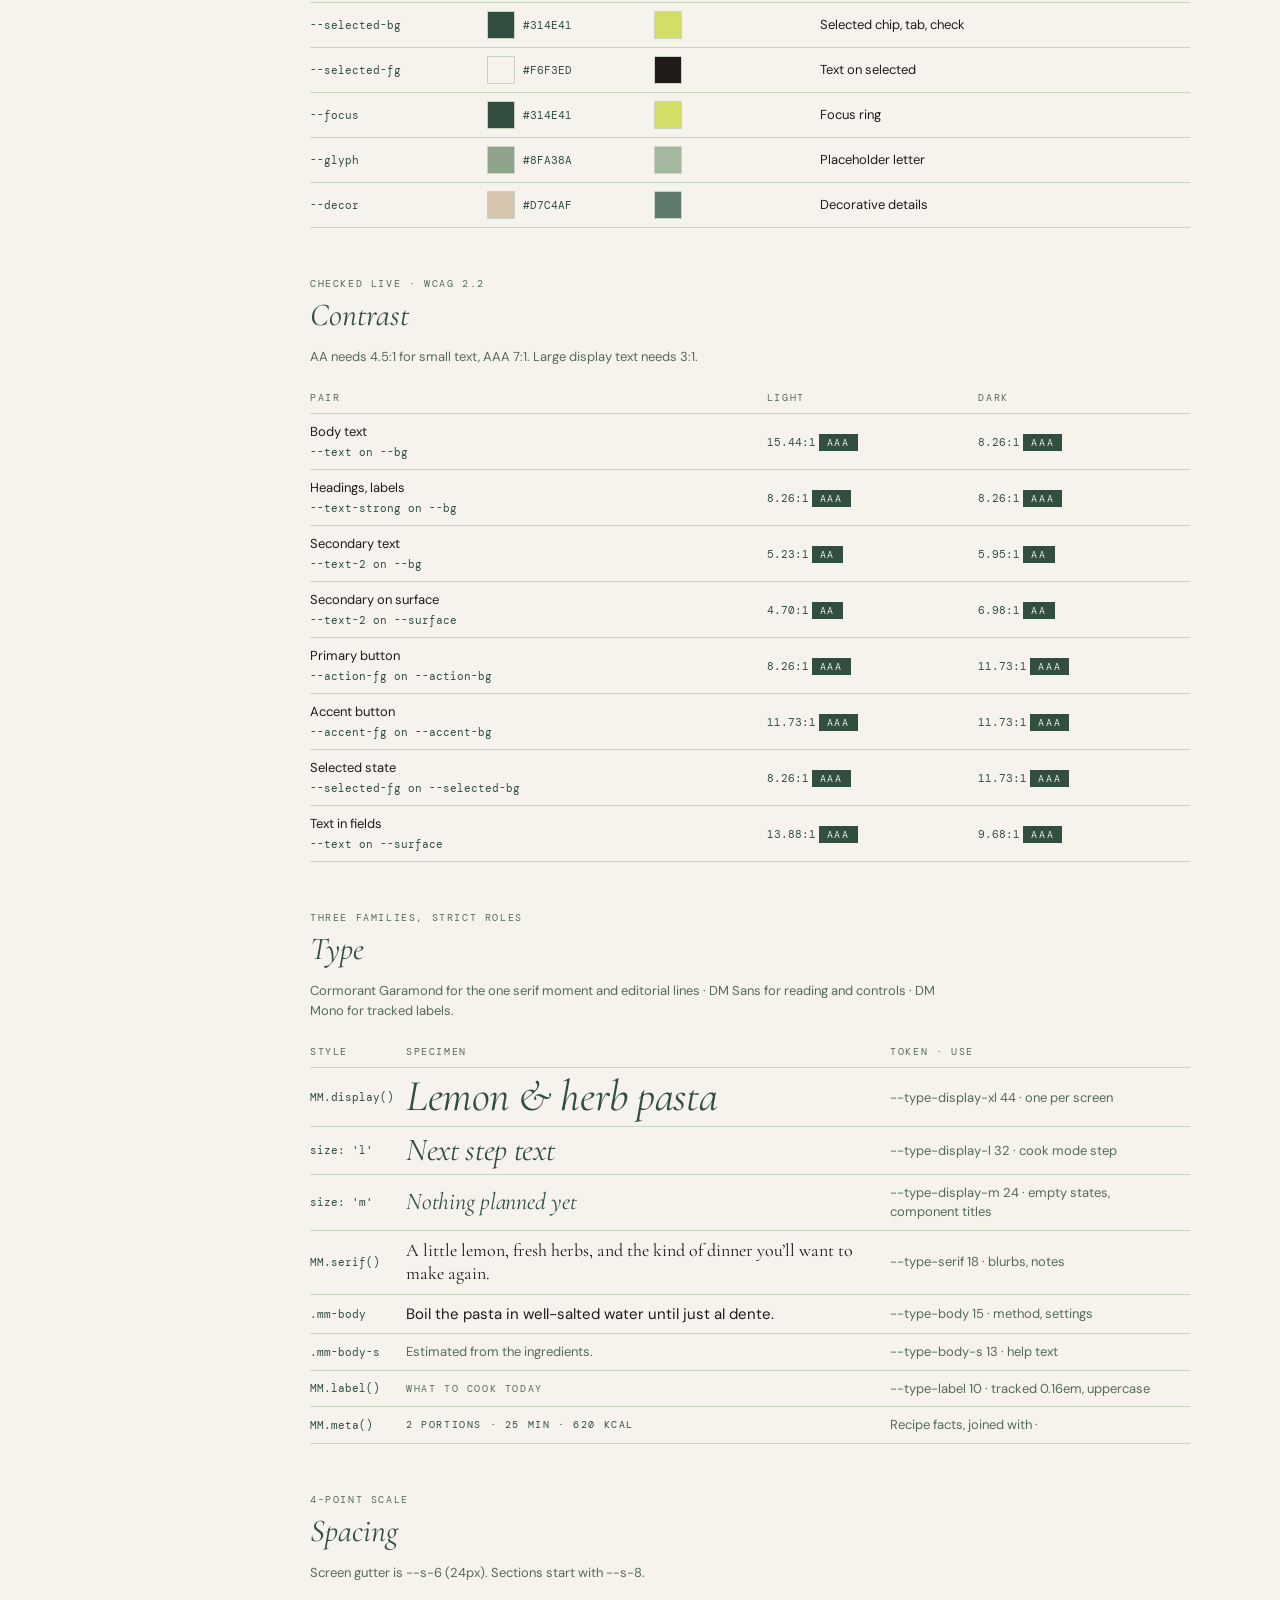
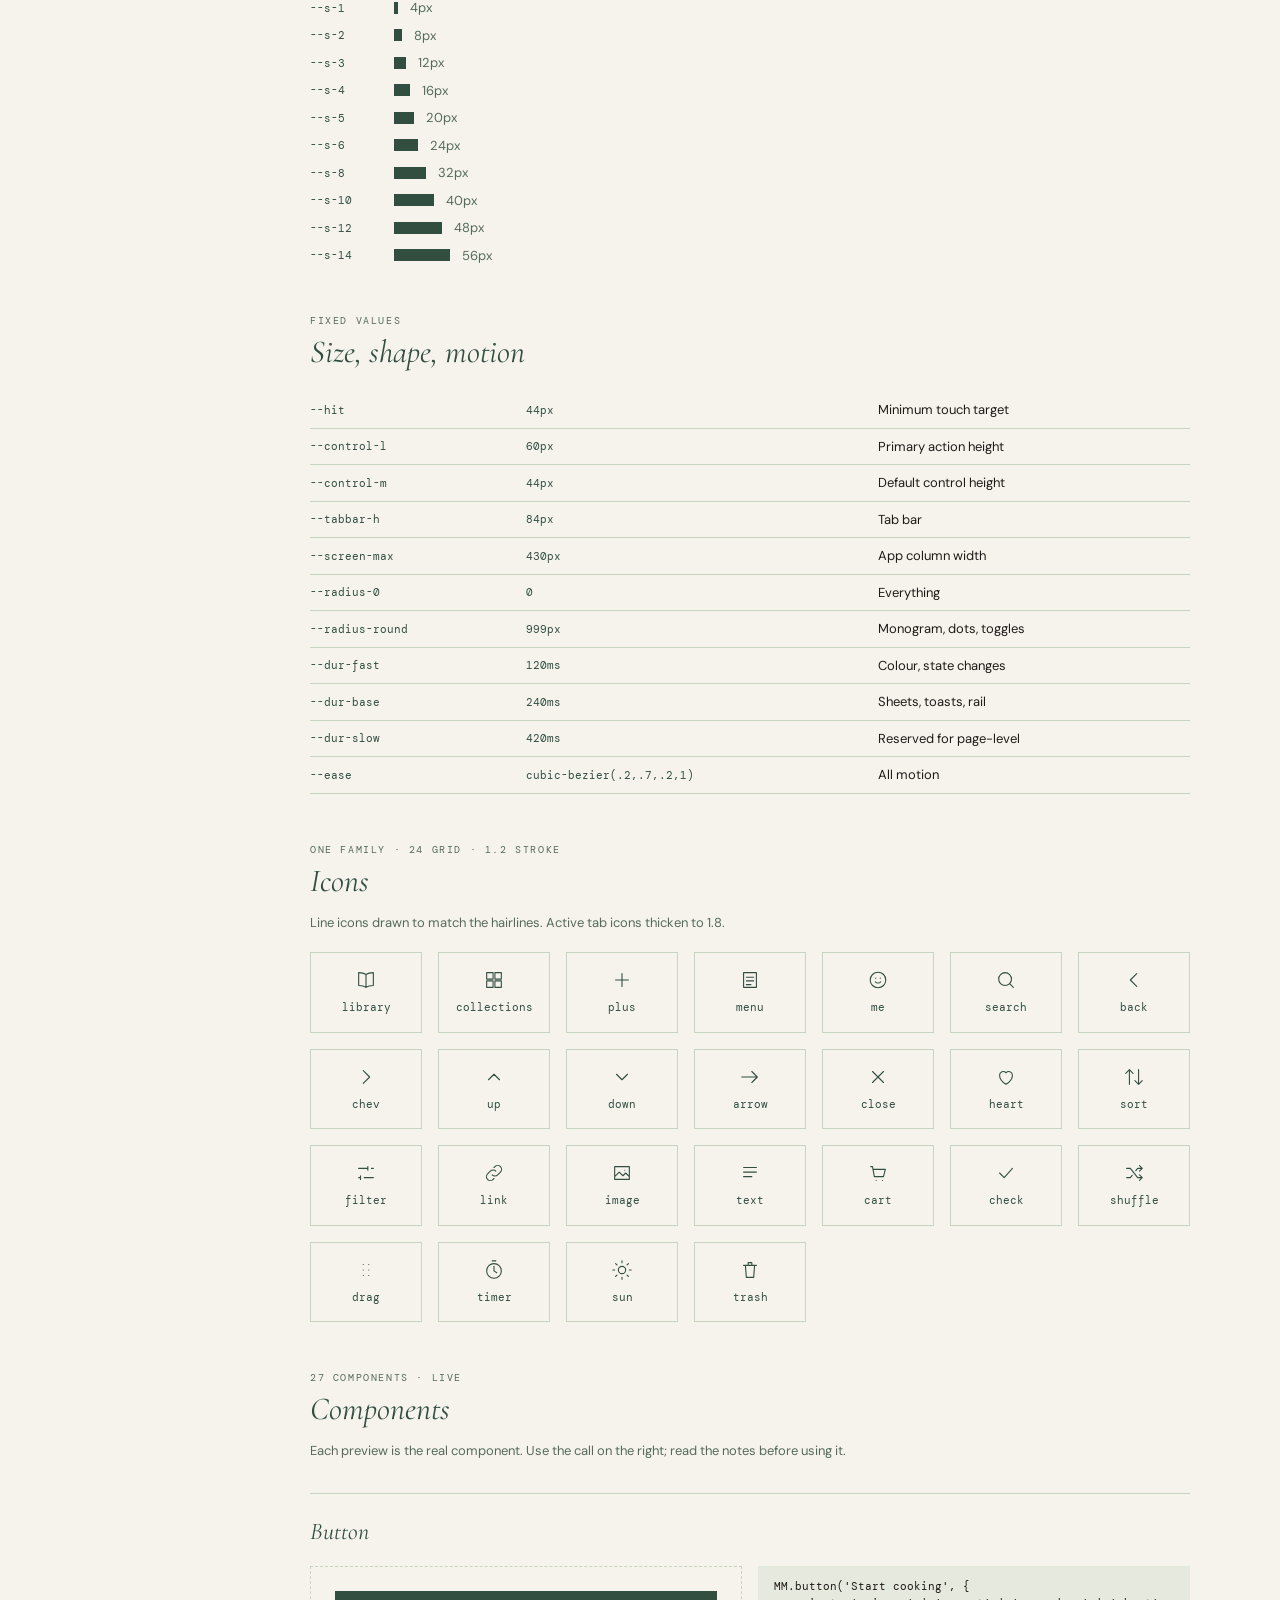
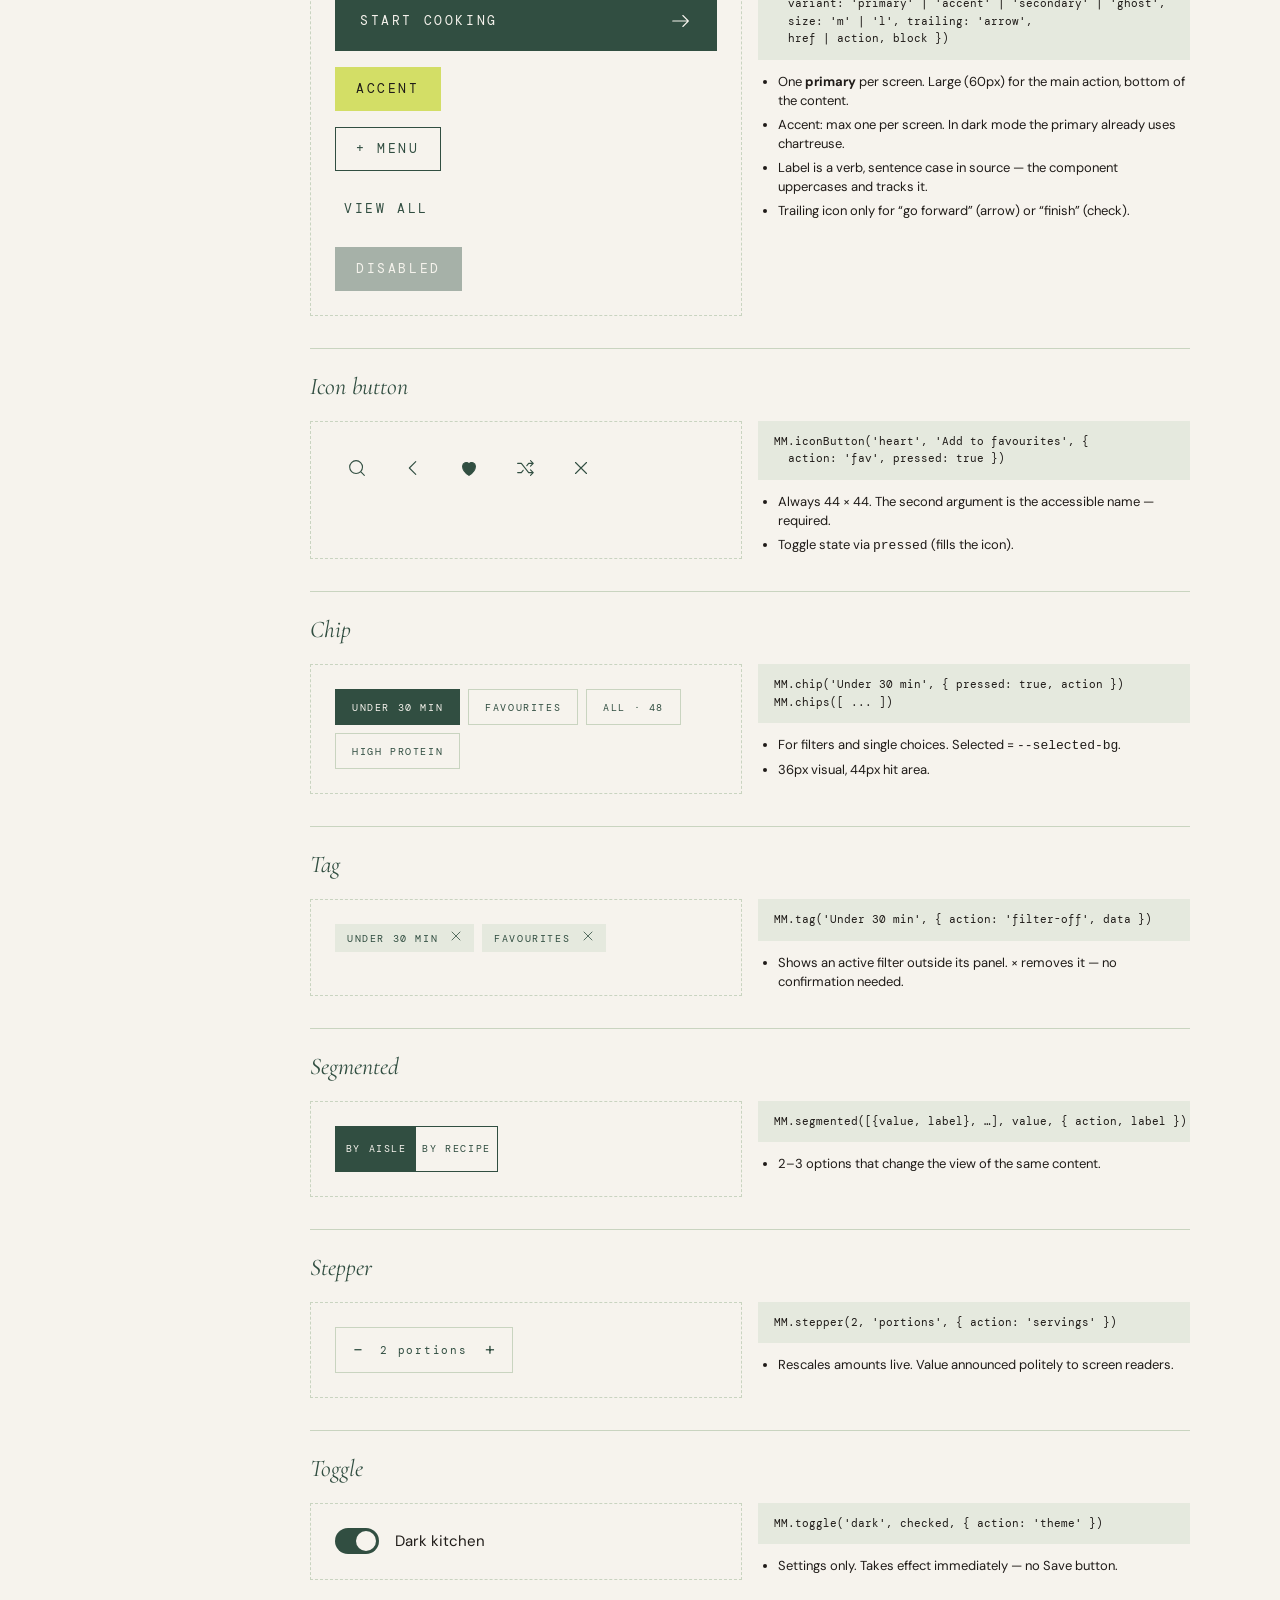
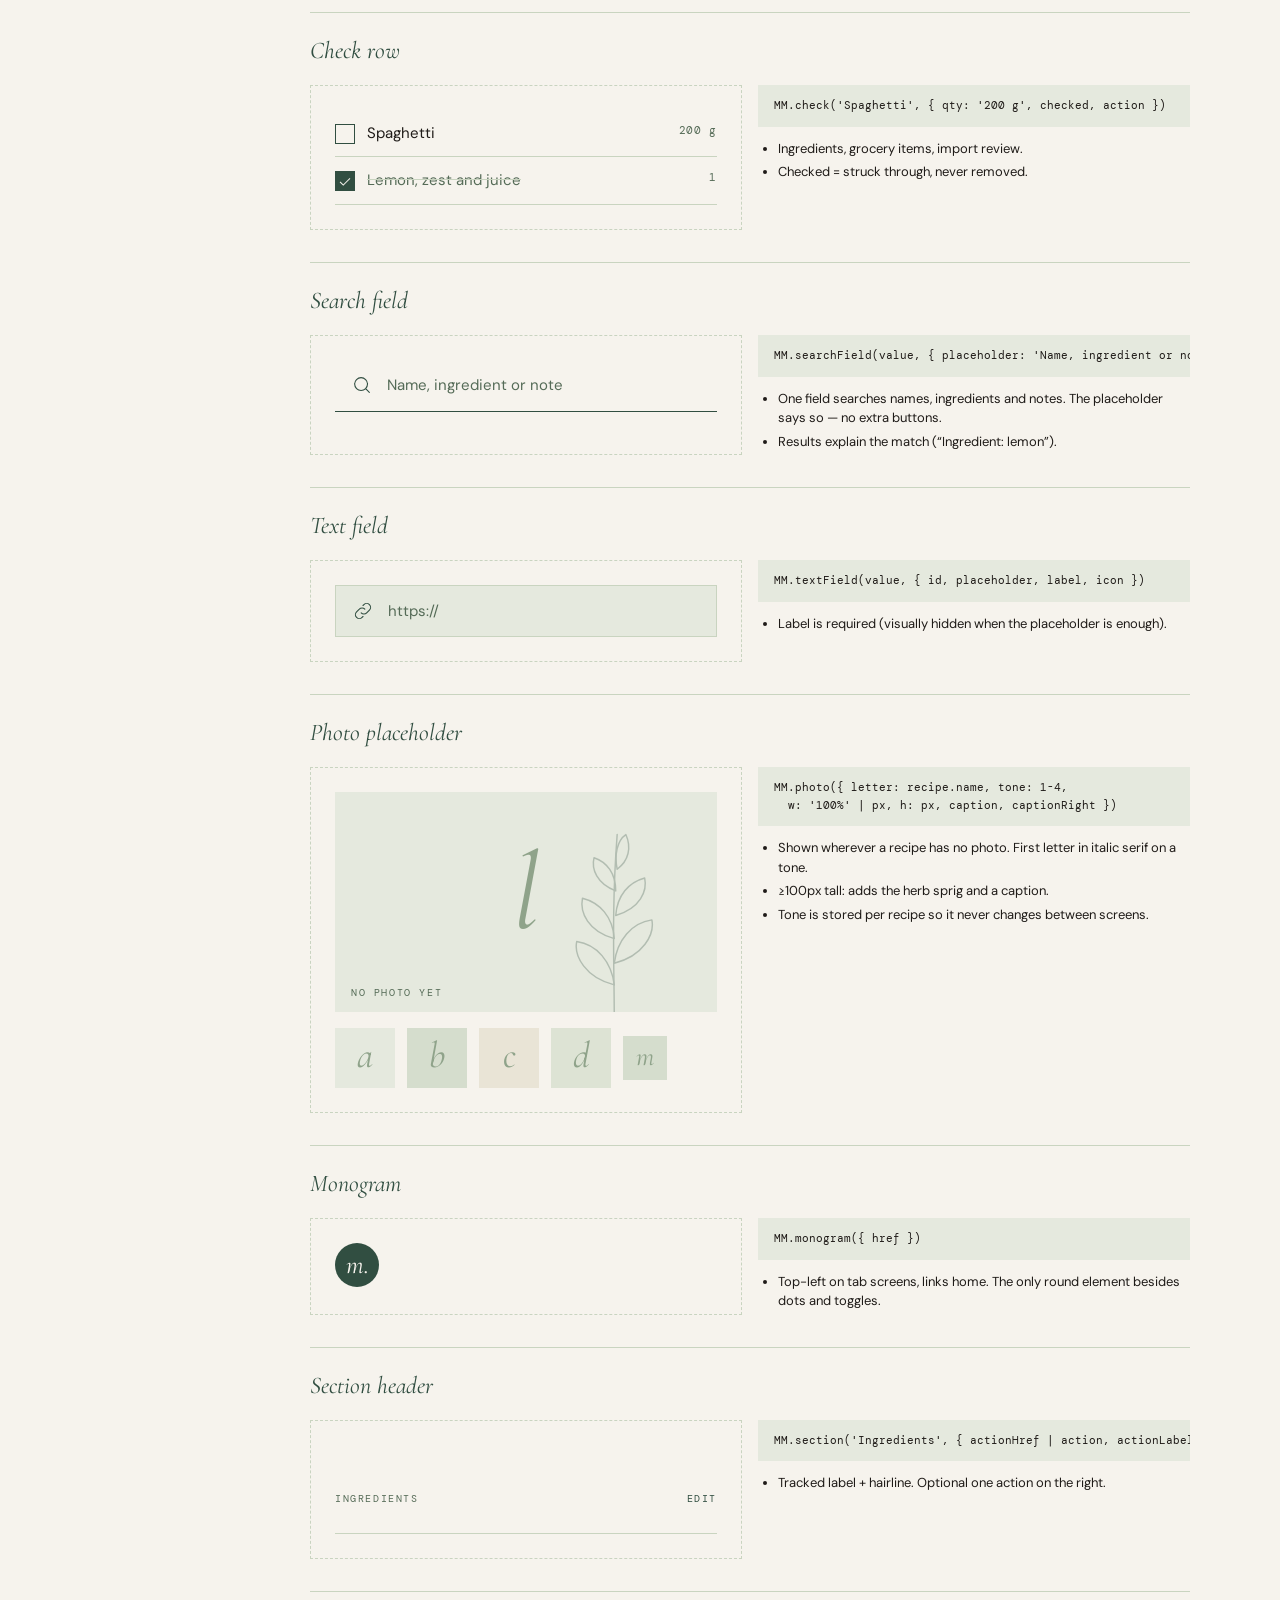
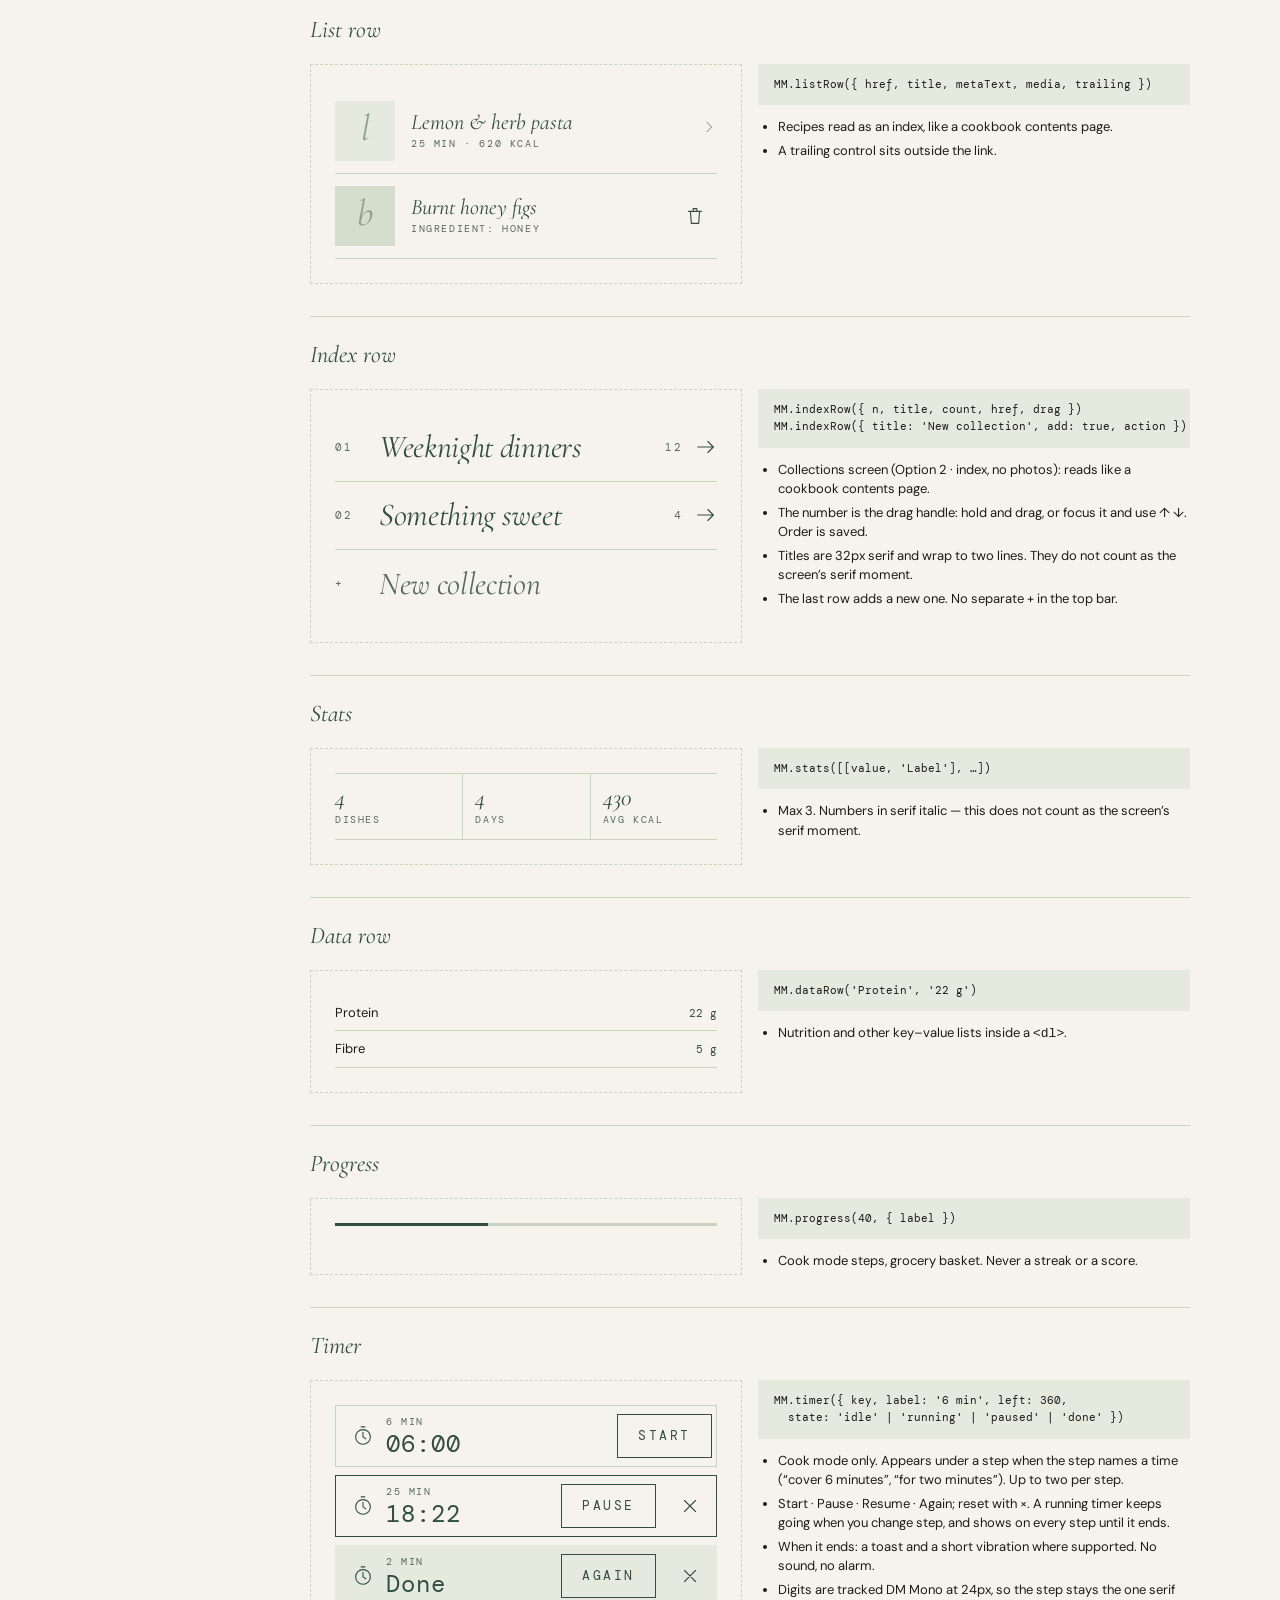
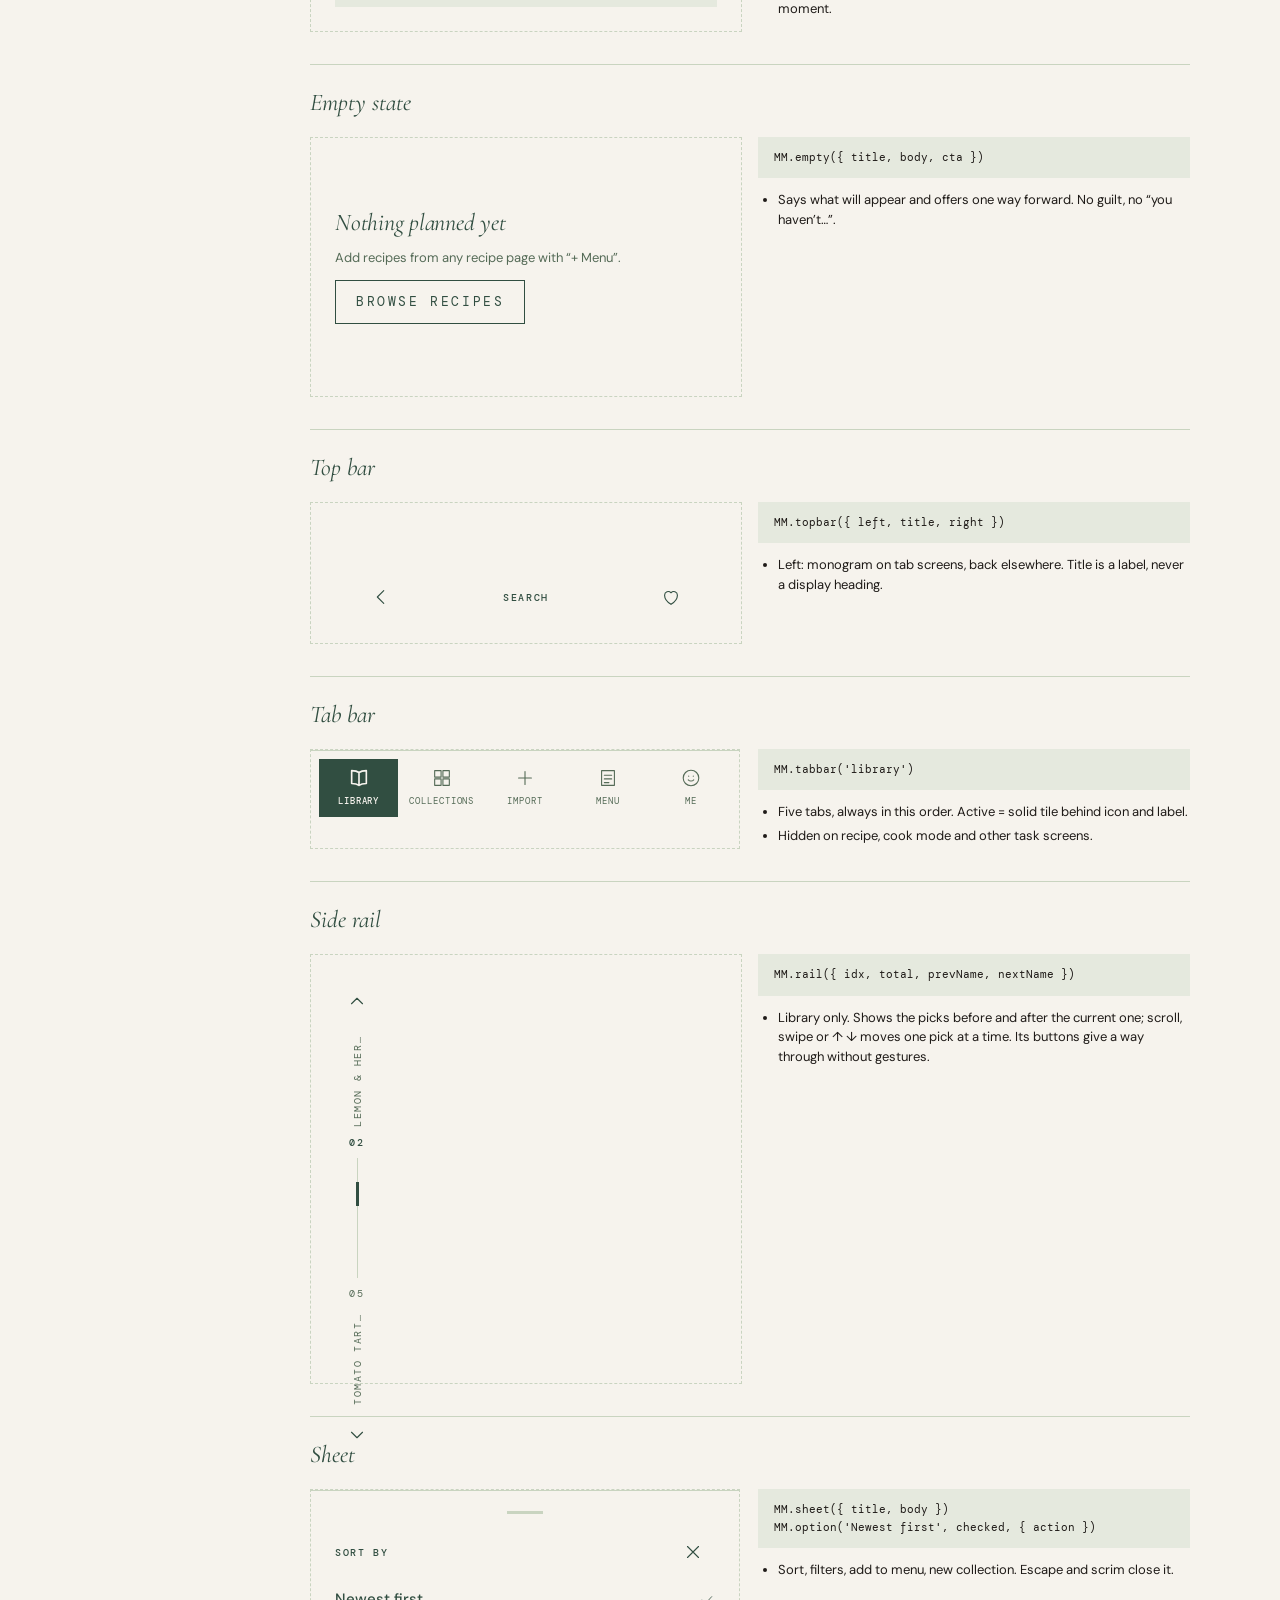
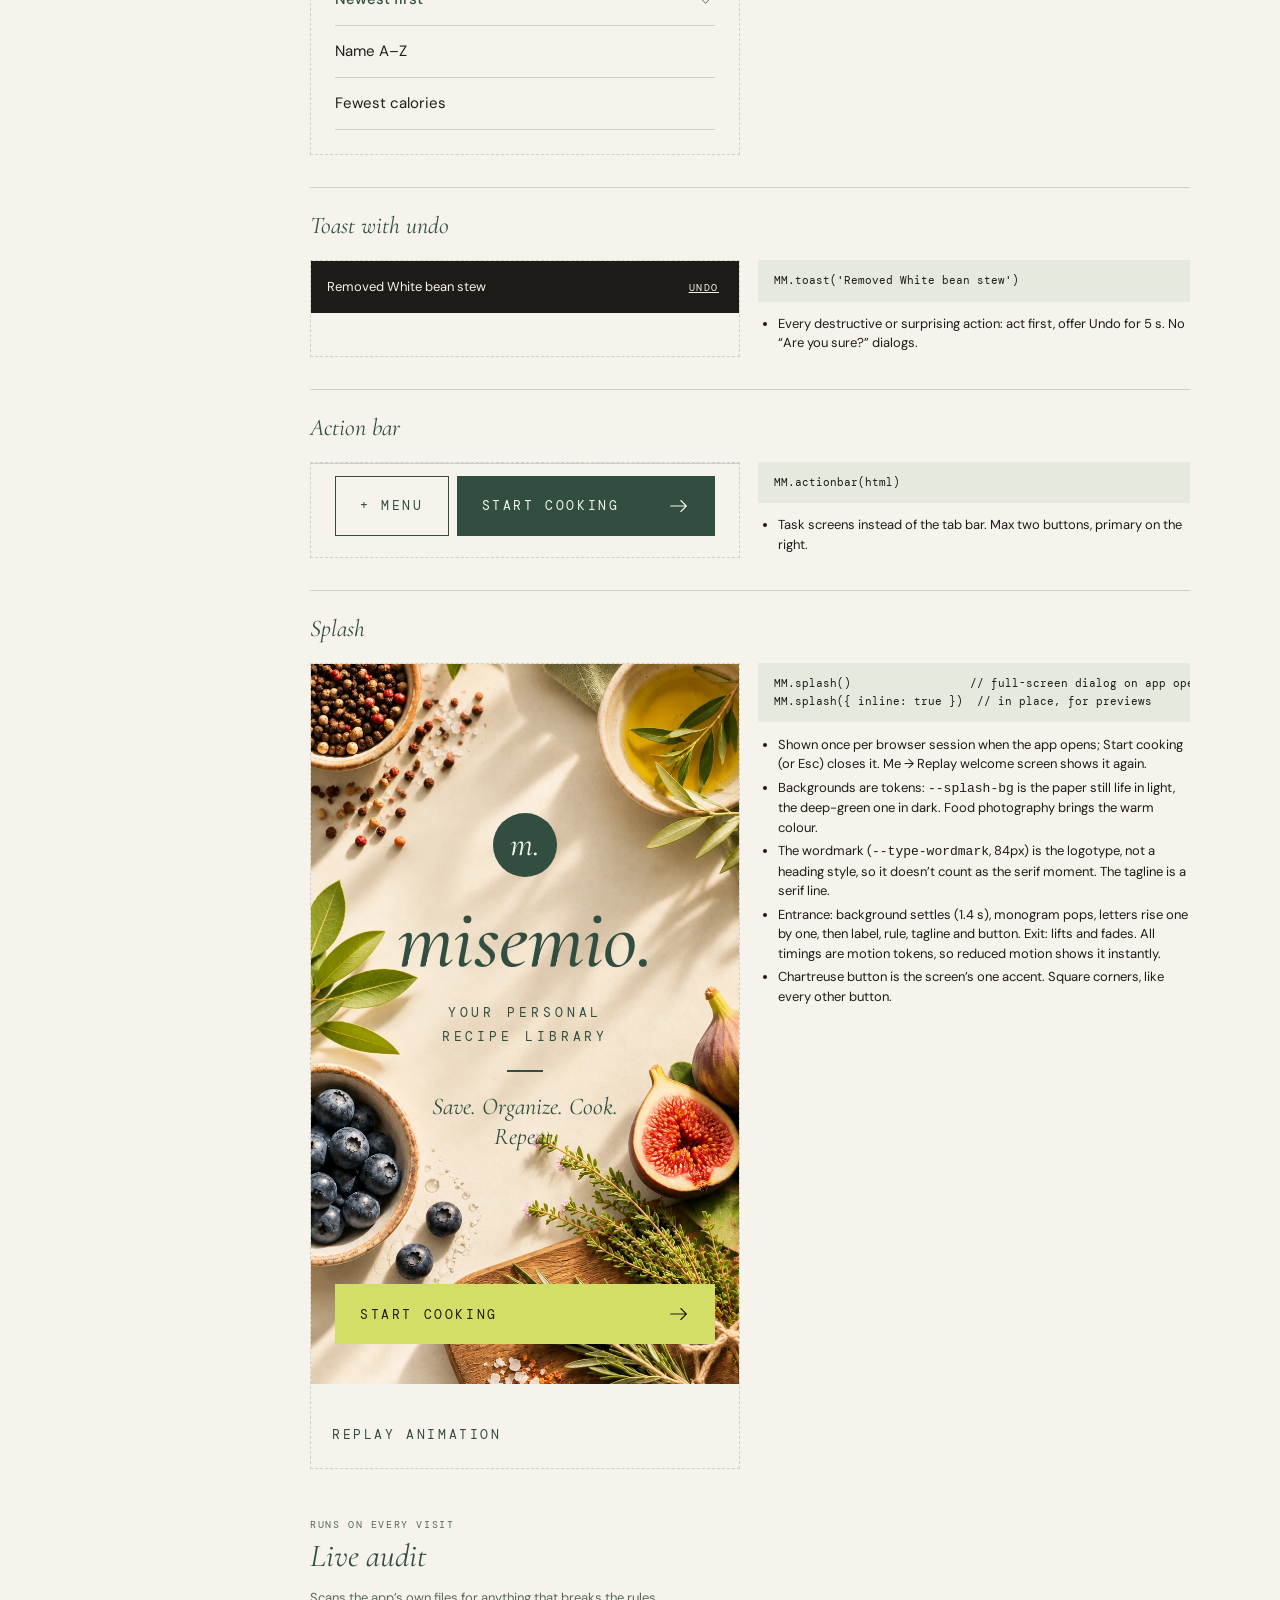
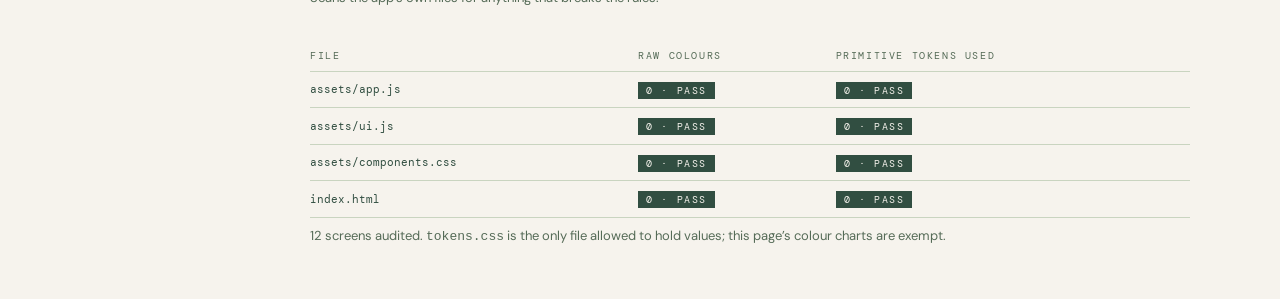
==== commit 4c3c69b1: "Splash screen with entrance animation - MM.splash on /ds (replayable preview); --splash-bg per theme" ====
--- a/ds/index.html
+++ b/ds/index.html
@@ -149,8 +149,15 @@
     ['Sheet', M.sheet({ title: 'Sort by', body: `<div role="menu">${M.option('Newest first', true)}${M.option('Name A–Z', false)}${M.option('Fewest calories', false)}</div>` }),
       "MM.sheet({ title, body })\nMM.option('Newest first', checked, { action })", ['Sort, filters, add to menu, new collection. Escape and scrim close it.'], { phone: true }],
     ['Toast with undo', M.toast('Removed White bean stew'), "MM.toast('Removed White bean stew')", ['Every destructive or surprising action: act first, offer Undo for 5 s. No “Are you sure?” dialogs.'], { phone: true }],
-    ['Action bar', M.actionbar(M.button('+ Menu', { variant: 'secondary', size: 'l' }) + M.button('Start cooking', { size: 'l', trailing: 'arrow', block: true })), "MM.actionbar(html)", ['Task screens instead of the tab bar. Max two buttons, primary on the right.'], { phone: true }]
-  ];
+    ['Action bar', M.actionbar(M.button('+ Menu', { variant: 'secondary', size: 'l' }) + M.button('Start cooking', { size: 'l', trailing: 'arrow', block: true })), "MM.actionbar(html)", ['Task screens instead of the tab bar. Max two buttons, primary on the right.'], { phone: true }],
+    ['Splash', `<div id="ds-splash" style="width:100%">${M.splash({ inline: true })}</div><div style="padding:var(--s-3)">${M.button('Replay animation', { variant: 'ghost', action: 'ds-splash-replay' })}</div>`,
+      "MM.splash()                 // full-screen dialog on app open\nMM.splash({ inline: true })  // in place, for previews",
+      ['Shown once per browser session when the app opens; Start cooking (or Esc) closes it. Me → Replay welcome screen shows it again.', 'Backgrounds are tokens: <code>--splash-bg</code> is the paper still life in light, the deep-green one in dark. Food photography brings the warm colour.', 'The wordmark (<code>--type-wordmark</code>, 84px) is the logotype, not a heading style, so it doesn’t count as the serif moment. The tagline is a serif line.', 'Entrance: background settles (1.4 s), monogram pops, letters rise one by one, then label, rule, tagline and button. Exit: lifts and fades. All timings are motion tokens, so reduced motion shows it instantly.', 'Chartreuse button is the screen’s one accent. Square corners, like every other button.'], { phone: true }]
+  ];
+  document.addEventListener('click', (e) => {
+    if (!e.target.closest('[data-action="ds-splash-replay"]')) return;
+    const box = document.getElementById('ds-splash'); box.innerHTML = ''; requestAnimationFrame(() => { box.innerHTML = M.splash({ inline: true }); });
+  });
 
   const RULES = [
     ['Tokens only.', 'Raw colours live in <code>tokens.css</code> and nowhere else. Components and screens use semantic tokens (<code>--text</code>, <code>--action-bg</code>), never primitives (<code>--mm-*</code>).'],
--- a/assets/tokens.css
+++ b/assets/tokens.css
@@ -30,6 +30,7 @@
   --font-body:    'DM Sans', system-ui, sans-serif;
   --font-label:   'DM Mono', ui-monospace, monospace;
 
+  --type-wordmark:   84px;   /* splash only — the logotype, not a heading */
   --type-display-xl: 44px;   /* ONE per screen — the serif moment */
   --type-display-l:  32px;
   --type-display-m:  24px;
@@ -71,6 +72,7 @@
   --dur-fast: 120ms;
   --dur-base: 240ms;
   --dur-slow: 420ms;
+  --dur-hero: 1400ms;            /* splash background settle */
   --ease: cubic-bezier(.2,.7,.2,1);
 }
 
@@ -95,6 +97,7 @@
   --tone-1: var(--mm-sage-pale); --tone-2: var(--mm-sage-mist);
   --tone-3: var(--mm-linen);     --tone-4: var(--mm-sage-wash);
   --scrim: rgba(31,27,24,.32);
+  --splash-bg: url('img/splash-light.webp');
   color-scheme: light;
 }
 
@@ -119,9 +122,10 @@
   --tone-1: var(--mm-deep-sage-2); --tone-2: var(--mm-deep-sage-3);
   --tone-3: var(--mm-deep-sage-2); --tone-4: var(--mm-deep-sage-3);
   --scrim: rgba(0,0,0,.45);
+  --splash-bg: url('img/splash-dark.webp');
   color-scheme: dark;
 }
 
 @media (prefers-reduced-motion: reduce) {
-  :root { --dur-fast: 0ms; --dur-base: 0ms; --dur-slow: 0ms; }
+  :root { --dur-fast: 0ms; --dur-base: 0ms; --dur-slow: 0ms; --dur-hero: 0ms; }
 }
--- a/assets/components.css
+++ b/assets/components.css
@@ -255,5 +255,39 @@
 /* ---- Dot (new) ------------------------------------------------------ */
 .mm-dot { width: 9px; height: 9px; border-radius: var(--radius-round); background: var(--text-strong); border: 2px solid var(--bg); display: inline-block; }
 
+/* ---- Splash (welcome screen) ---------------------------------------- */
+.mm-splash { position: fixed; inset: 0; z-index: 60; background: var(--bg); display: flex; justify-content: center; overflow: hidden; }
+.mm-splash--inline { position: relative; inset: auto; z-index: auto; height: 720px; width: 100%; }
+.mm-splash__bg, .mm-splash__inner { width: 100%; max-width: var(--screen-max); }
+.mm-splash__bg { position: absolute; top: 0; bottom: 0; background: var(--splash-bg) center / cover no-repeat;
+                 animation: mm-splash-bg var(--dur-hero) var(--ease) both; }
+.mm-splash__inner { position: relative; display: flex; flex-direction: column; align-items: center;
+                    padding: var(--s-14) var(--gutter) calc(var(--s-10) + env(safe-area-inset-bottom)); text-align: center; }
+.mm-splash__brand { flex: 1; display: flex; flex-direction: column; align-items: center; justify-content: center; gap: var(--s-5); padding-bottom: var(--s-10); }
+.mm-splash__mono { width: 64px; height: 64px; font-size: 34px;
+                   animation: mm-pop var(--dur-slow) var(--ease) both; animation-delay: var(--dur-base); }
+.mm-splash__word { margin: 0; font-family: var(--font-display); font-style: italic; font-weight: 500; font-size: var(--type-wordmark);
+                   line-height: 1; letter-spacing: var(--track-display); color: var(--text-strong); }
+.mm-splash__word span span { display: inline-block; animation: mm-rise var(--dur-slow) var(--ease) both;
+                   animation-delay: calc(var(--dur-base) * 2 + var(--dur-fast) * var(--i) * .4); }
+.mm-splash__tag { margin: 0; font-family: var(--font-label); font-size: var(--type-button); letter-spacing: .3em; text-transform: uppercase;
+                  line-height: 1.9; color: var(--text-strong); animation: mm-rise var(--dur-slow) var(--ease) both; animation-delay: calc(var(--dur-base) * 4); }
+.mm-splash__tag span { display: block; }
+.mm-splash__rule { width: 36px; height: 2px; background: var(--selected-bg); transform-origin: center;
+                   animation: mm-draw var(--dur-slow) var(--ease) both; animation-delay: calc(var(--dur-base) * 4.8); }
+.mm-splash__line { margin: 0; max-width: 19ch; font-family: var(--font-display); font-style: italic; font-size: var(--type-display-m);
+                   line-height: 1.25; color: var(--text-strong); animation: mm-rise var(--dur-slow) var(--ease) both; animation-delay: calc(var(--dur-base) * 5.4); }
+.mm-splash__cta { width: 100%; animation: mm-rise var(--dur-slow) var(--ease) both; animation-delay: calc(var(--dur-base) * 6.2); }
+.mm-splash.is-leaving { animation: mm-fade var(--dur-slow) var(--ease) reverse both; }
+.mm-splash.is-leaving .mm-splash__bg { animation: mm-splash-out var(--dur-slow) var(--ease) both; }
+.mm-splash.is-leaving .mm-splash__inner { animation: mm-lift var(--dur-slow) var(--ease) both; }
+
+@keyframes mm-splash-bg  { from { opacity: 0; transform: scale(1.08); } to { opacity: 1; transform: scale(1); } }
+@keyframes mm-splash-out { to { transform: scale(1.04); } }
+@keyframes mm-lift { to { transform: translateY(-24px); opacity: 0; } }
+@keyframes mm-rise { from { opacity: 0; transform: translateY(14px); } to { opacity: 1; transform: none; } }
+@keyframes mm-pop  { 0% { opacity: 0; transform: scale(.4); } 70% { opacity: 1; transform: scale(1.06); } 100% { transform: scale(1); } }
+@keyframes mm-draw { from { transform: scaleX(0); } to { transform: scaleX(1); } }
+
 @keyframes mm-up { from { transform: translate(-50%, 16px); opacity: 0; } to { transform: translate(-50%, 0); opacity: 1; } }
 @keyframes mm-fade { from { opacity: 0; } to { opacity: 1; } }
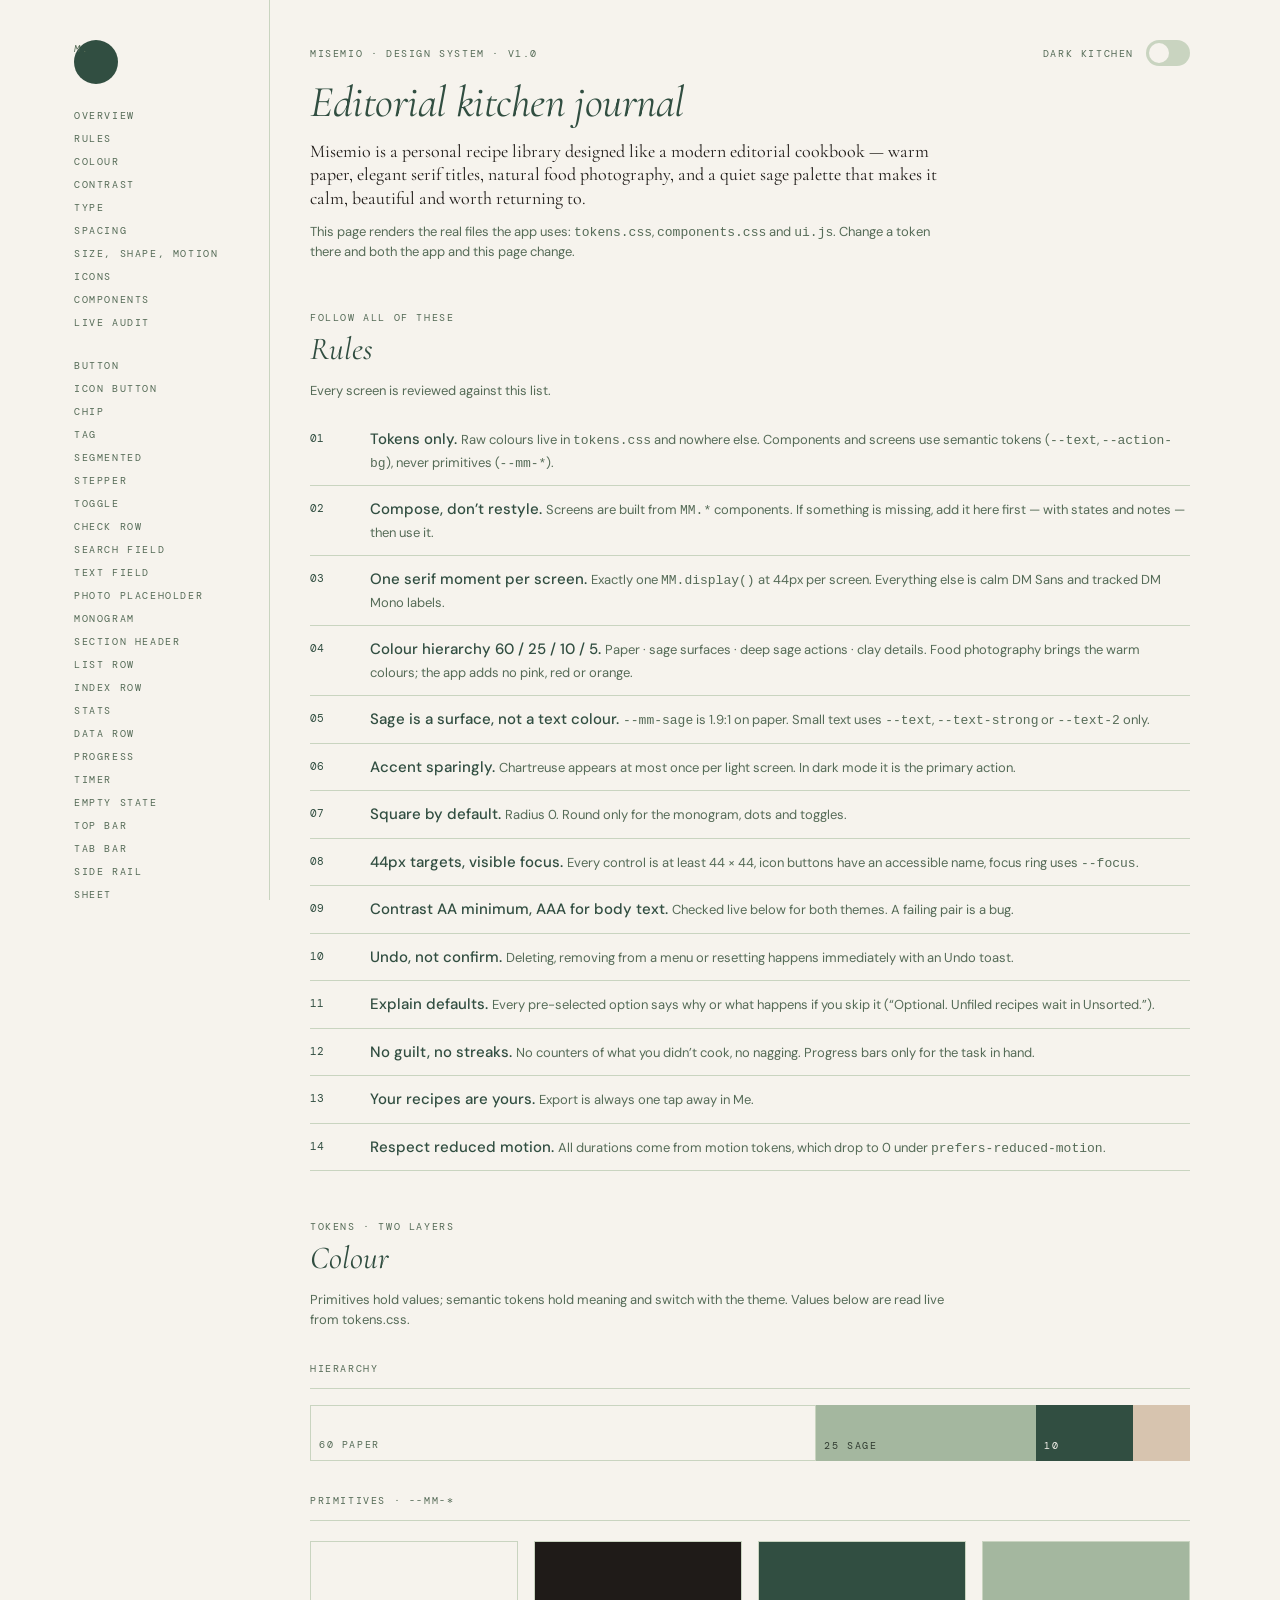
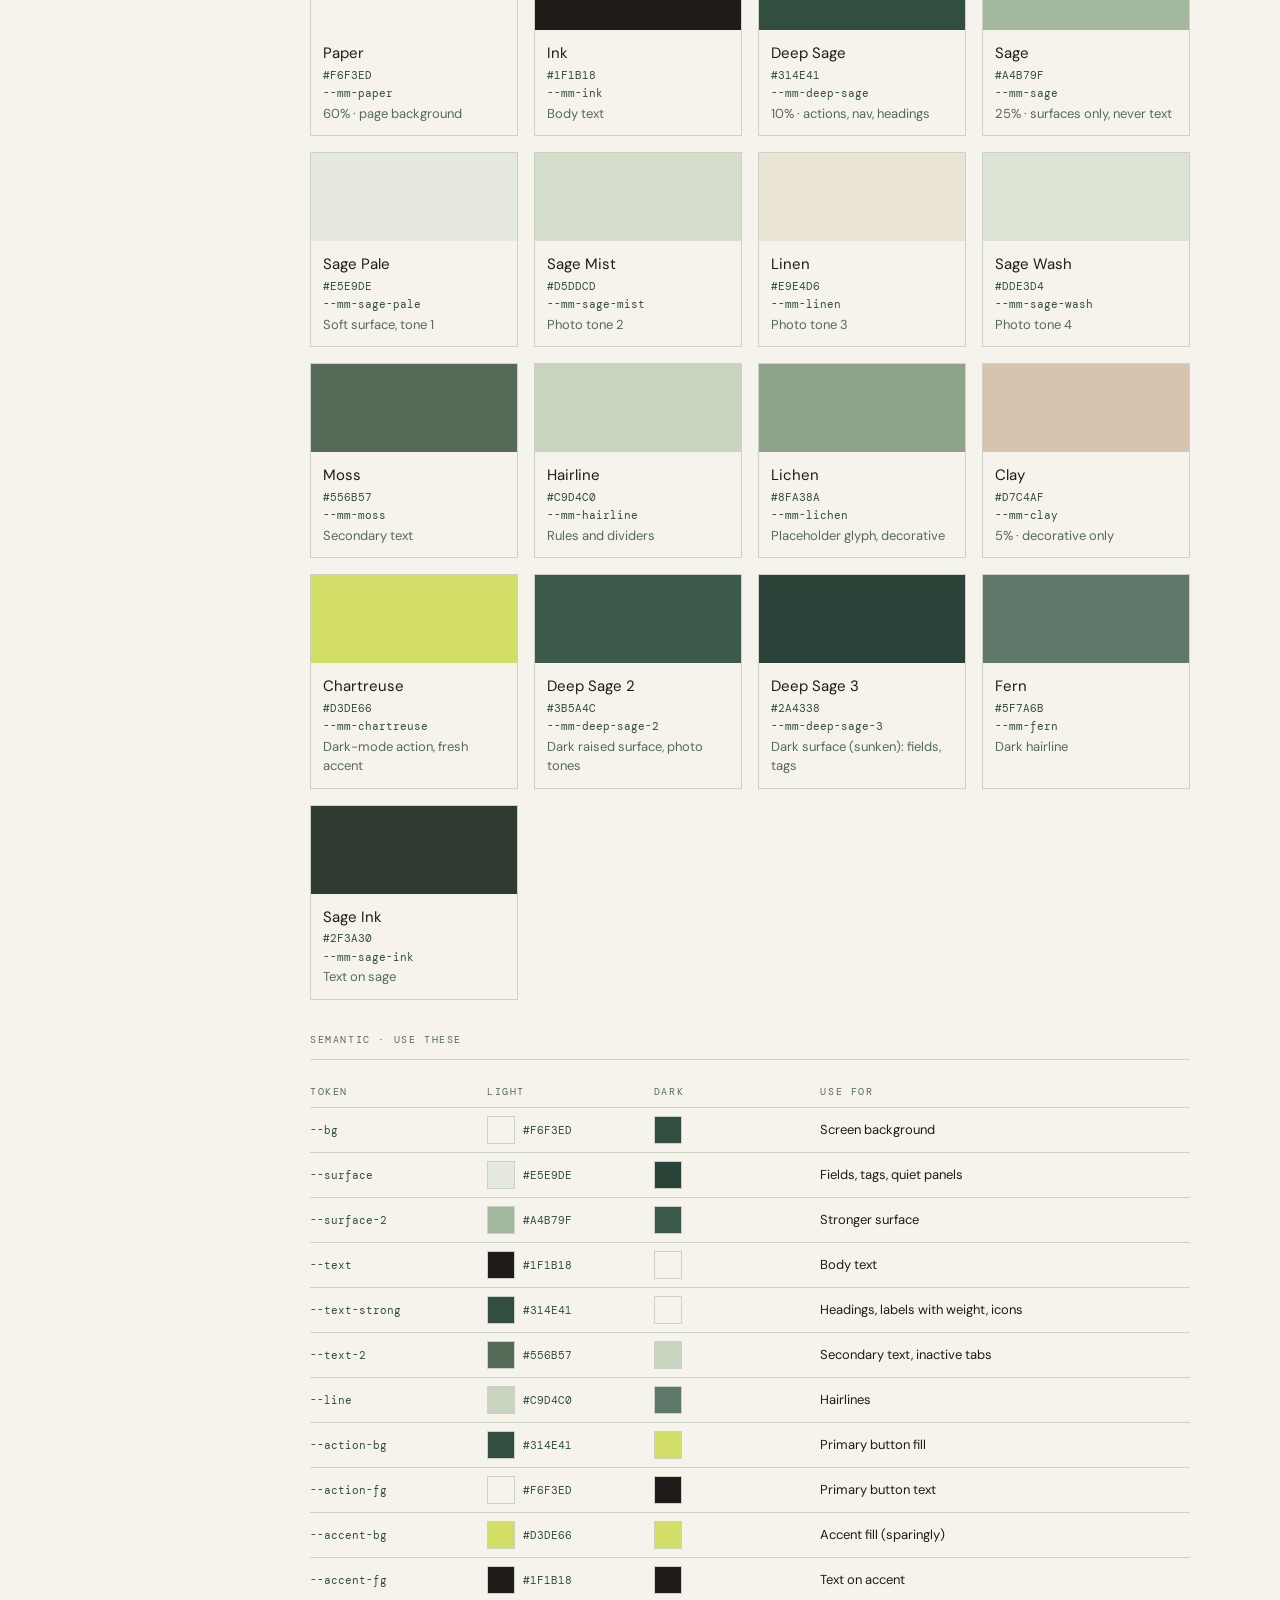
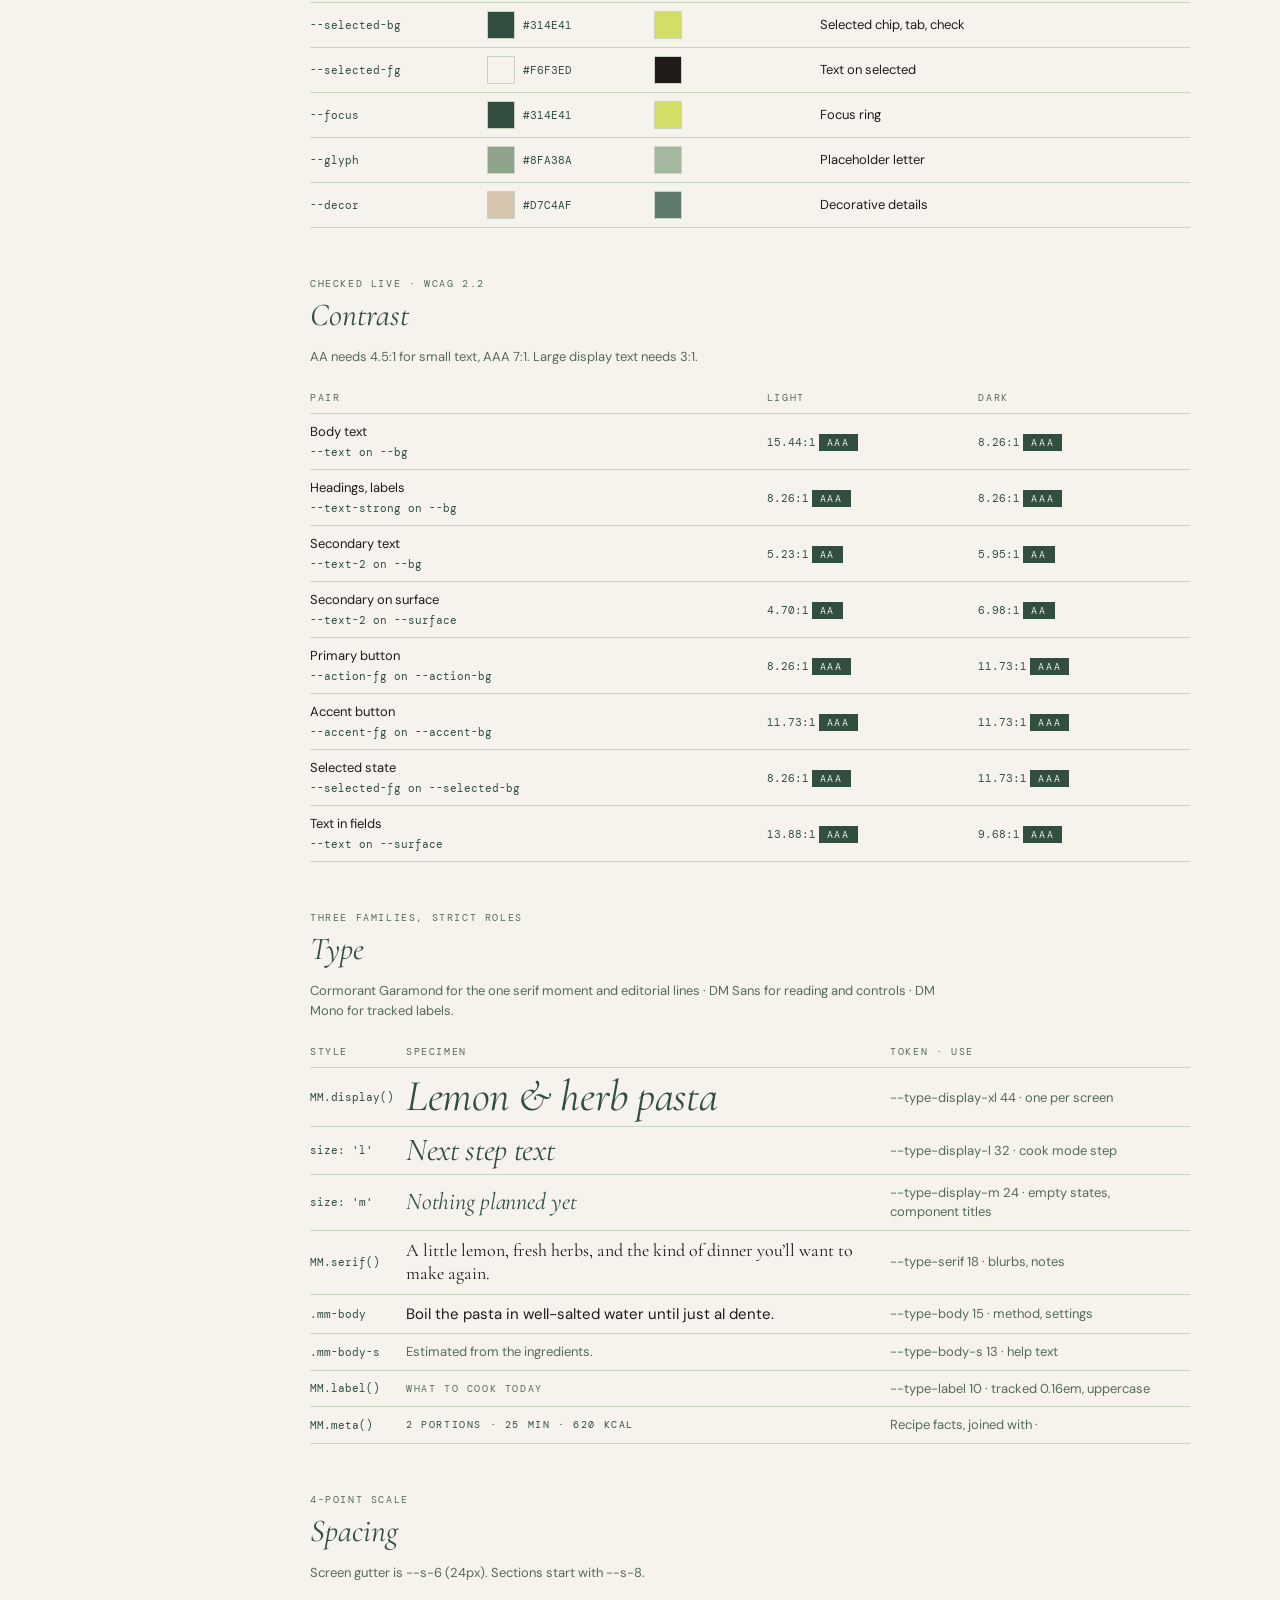
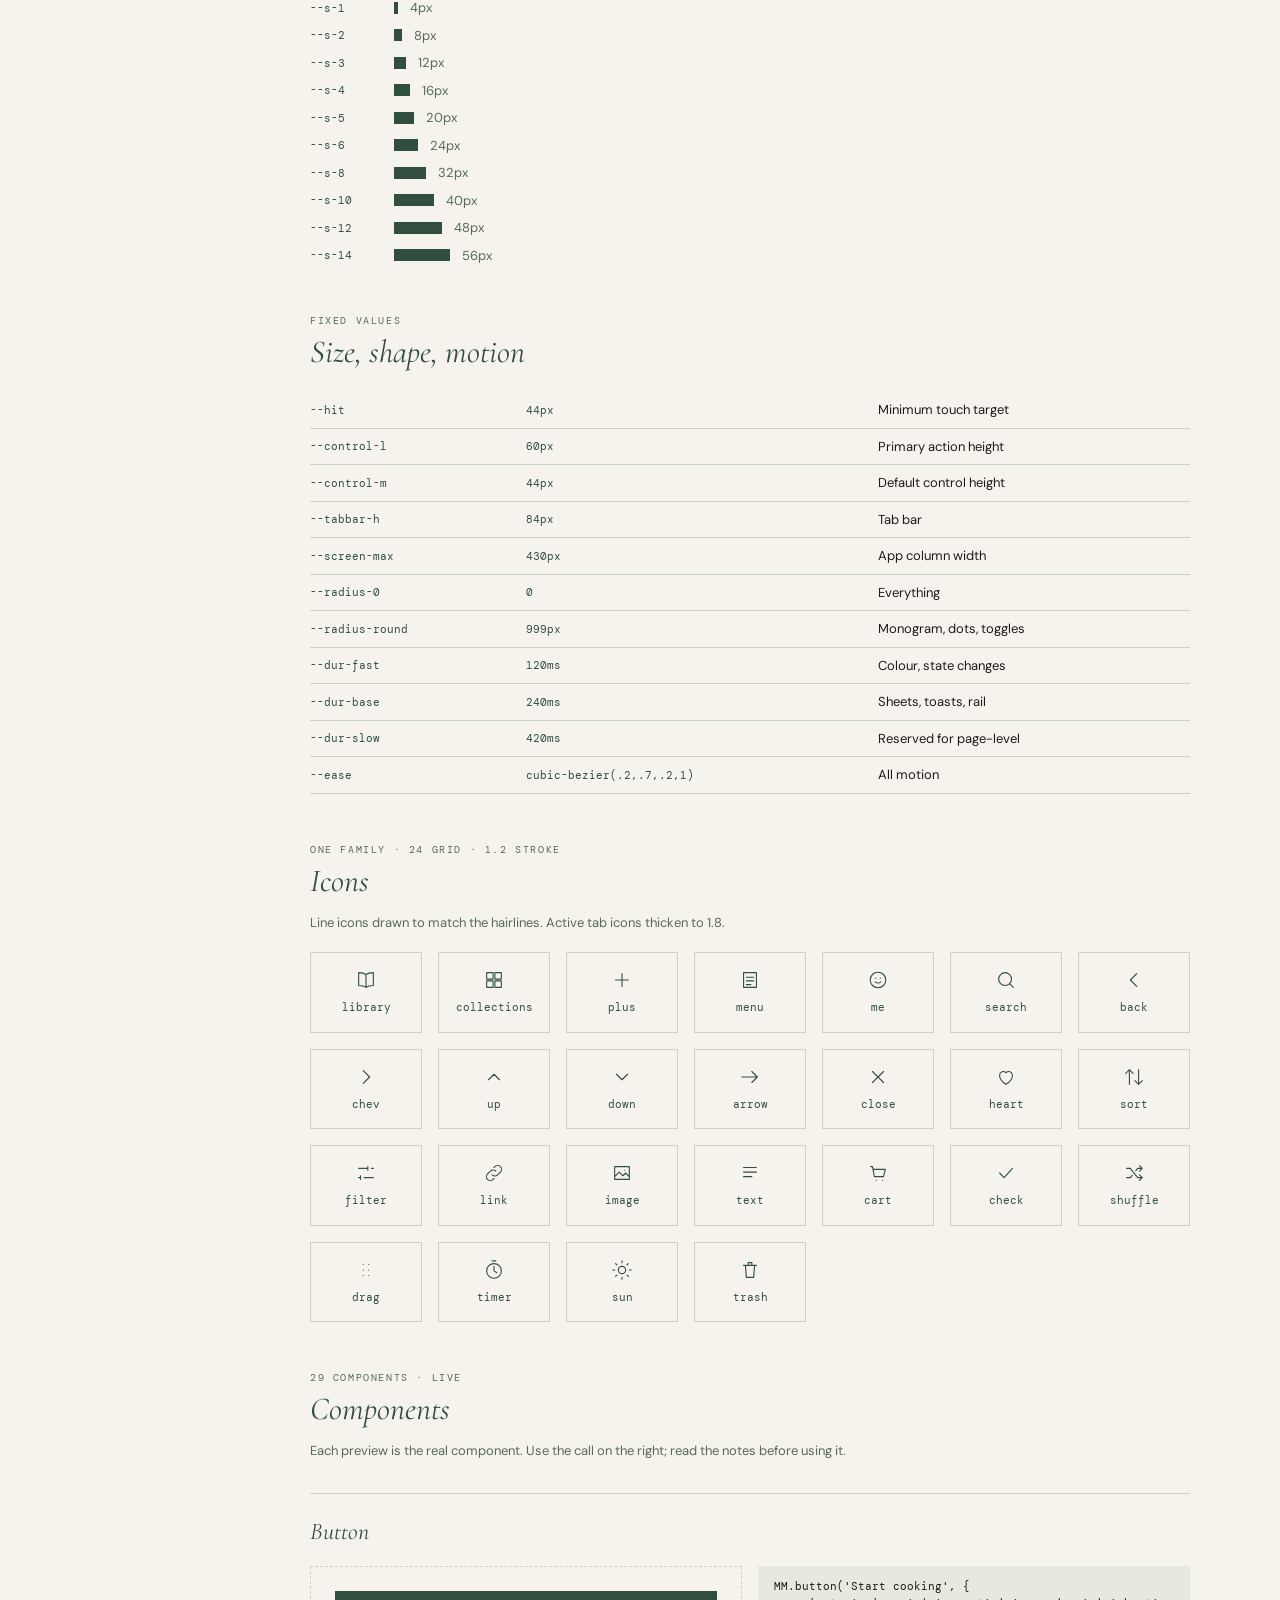
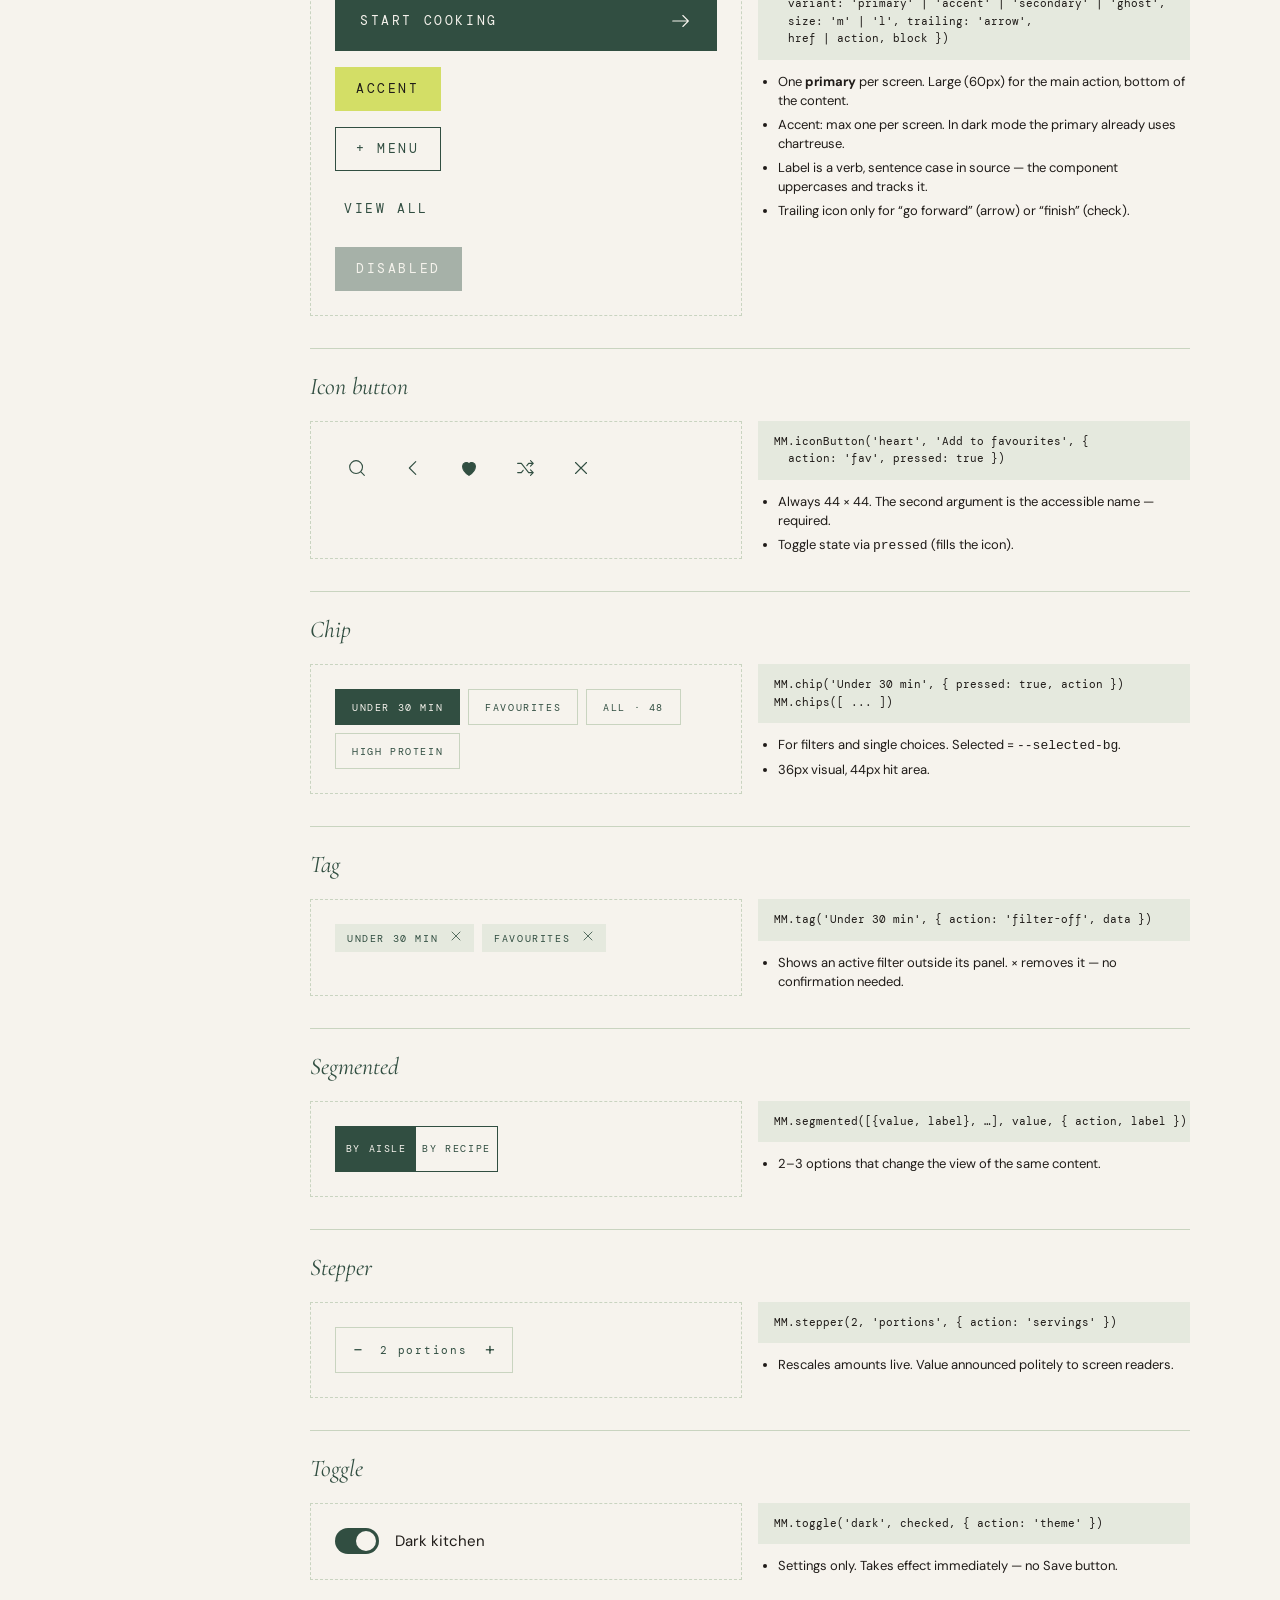
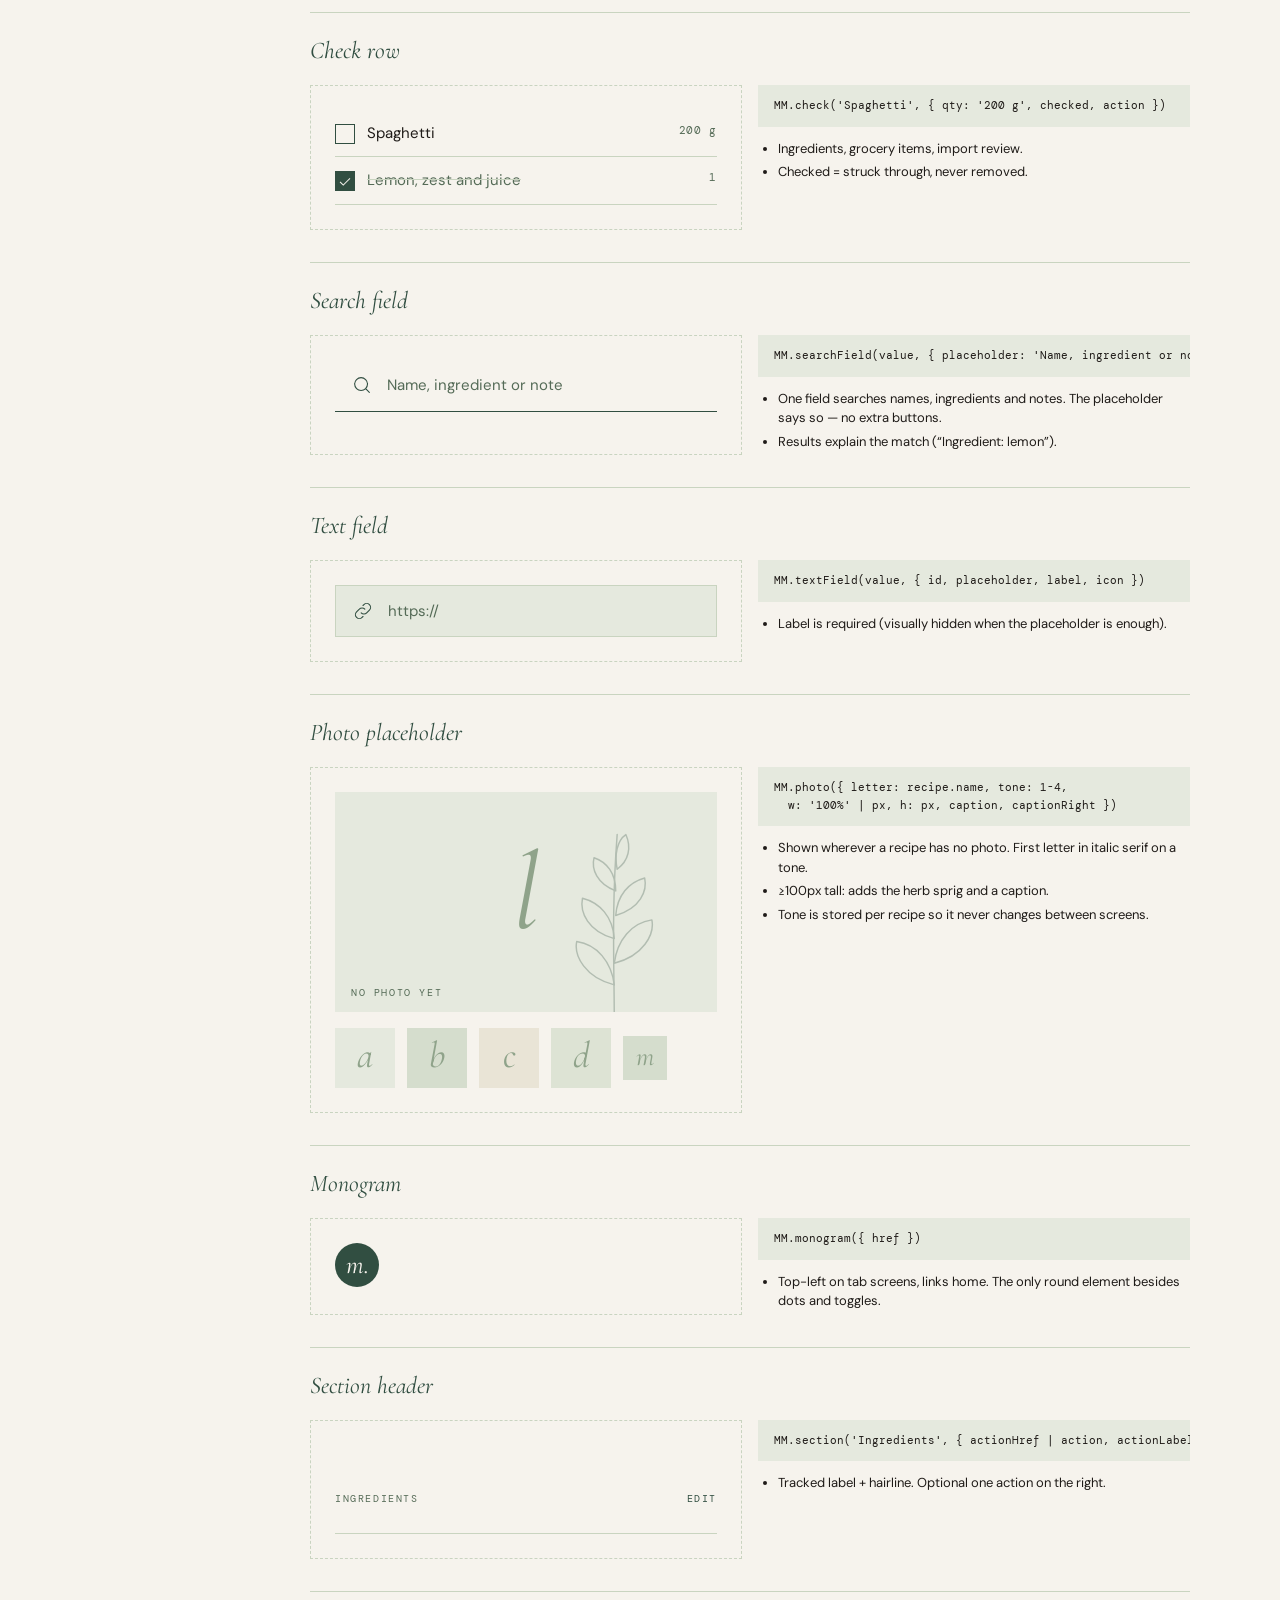
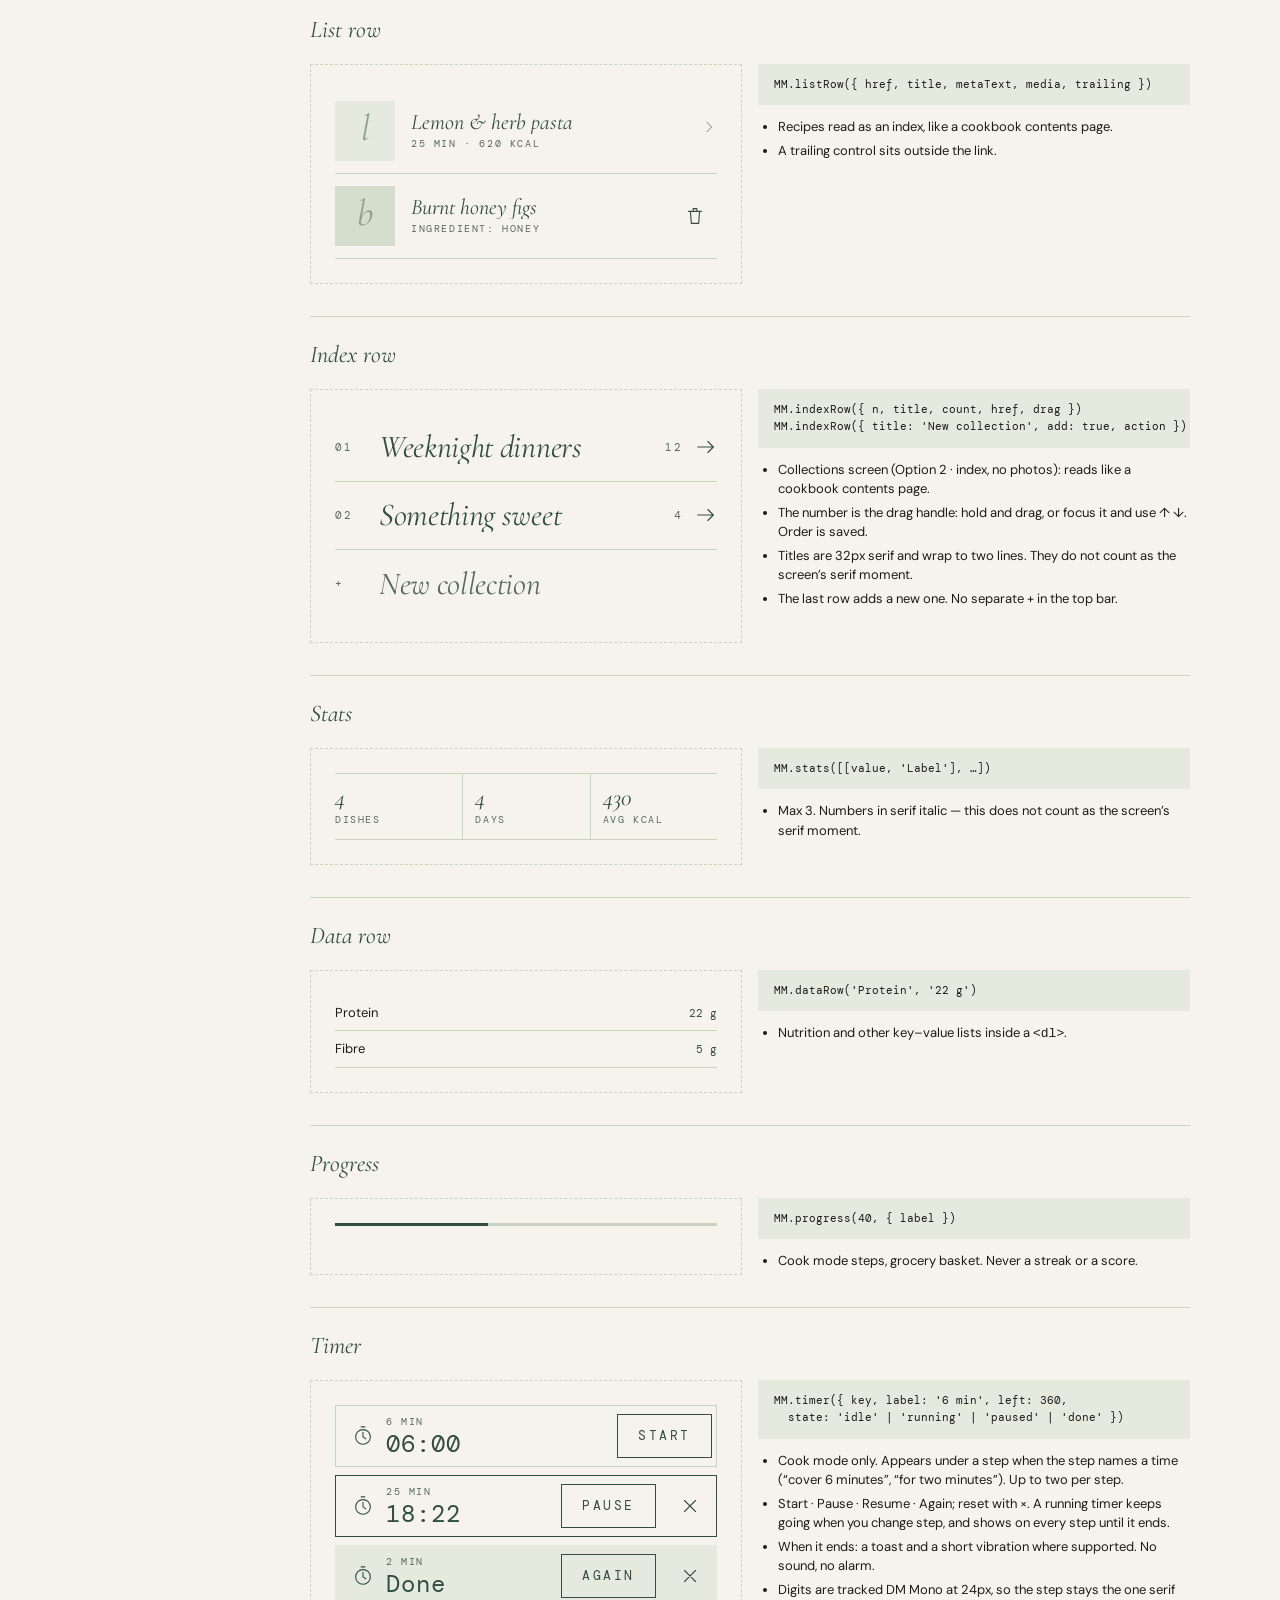
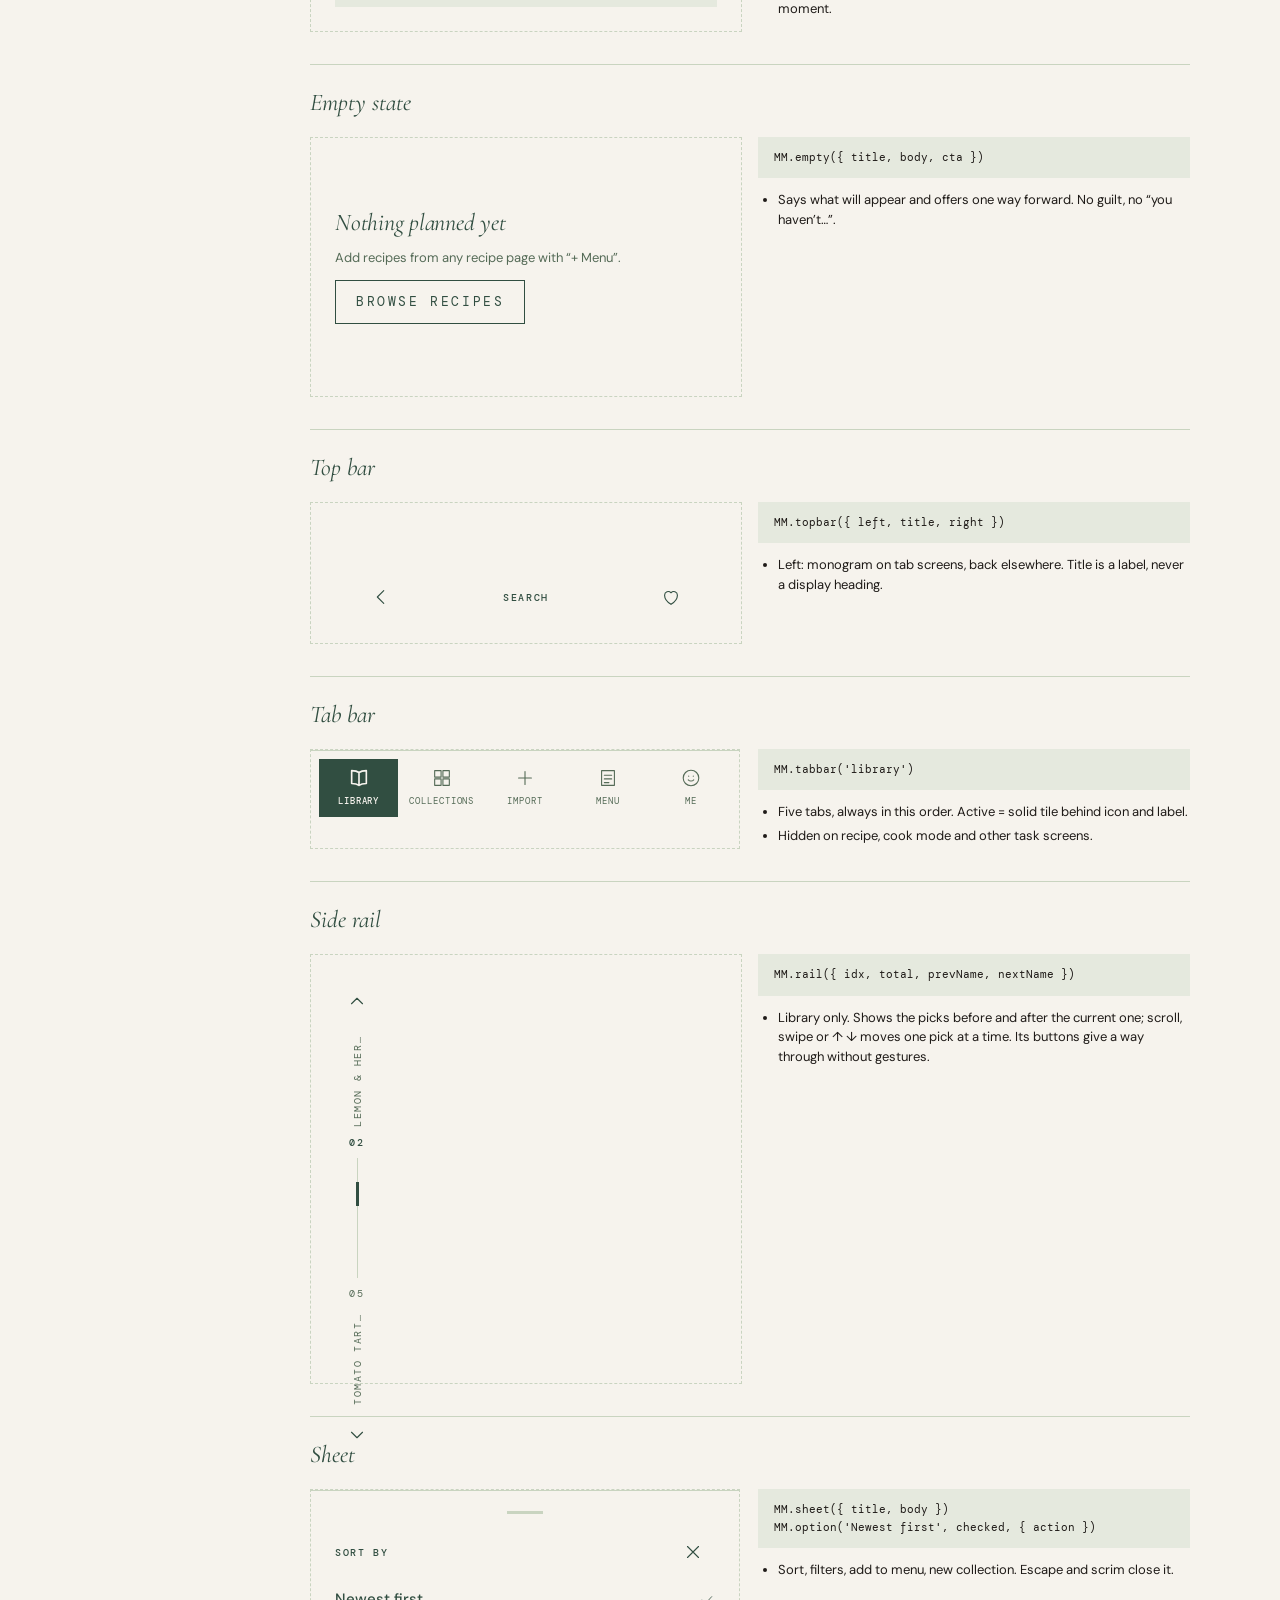
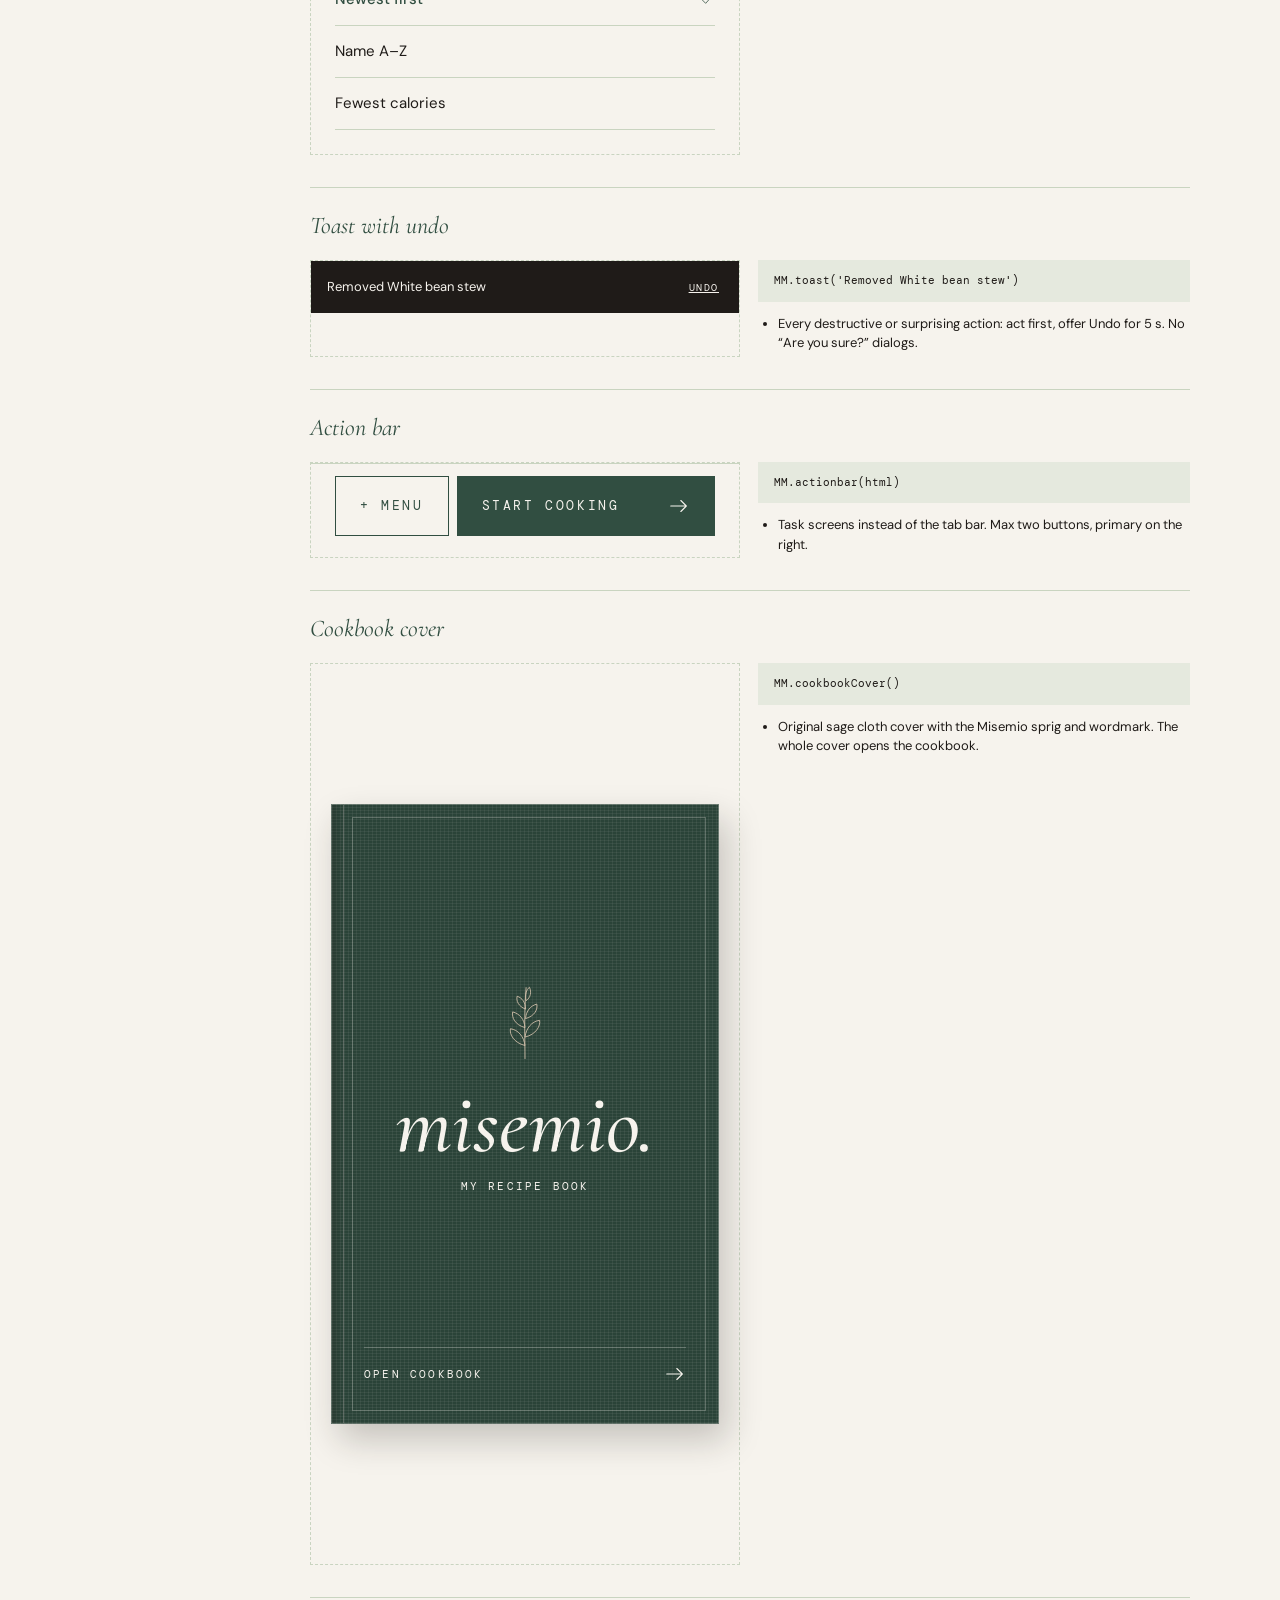
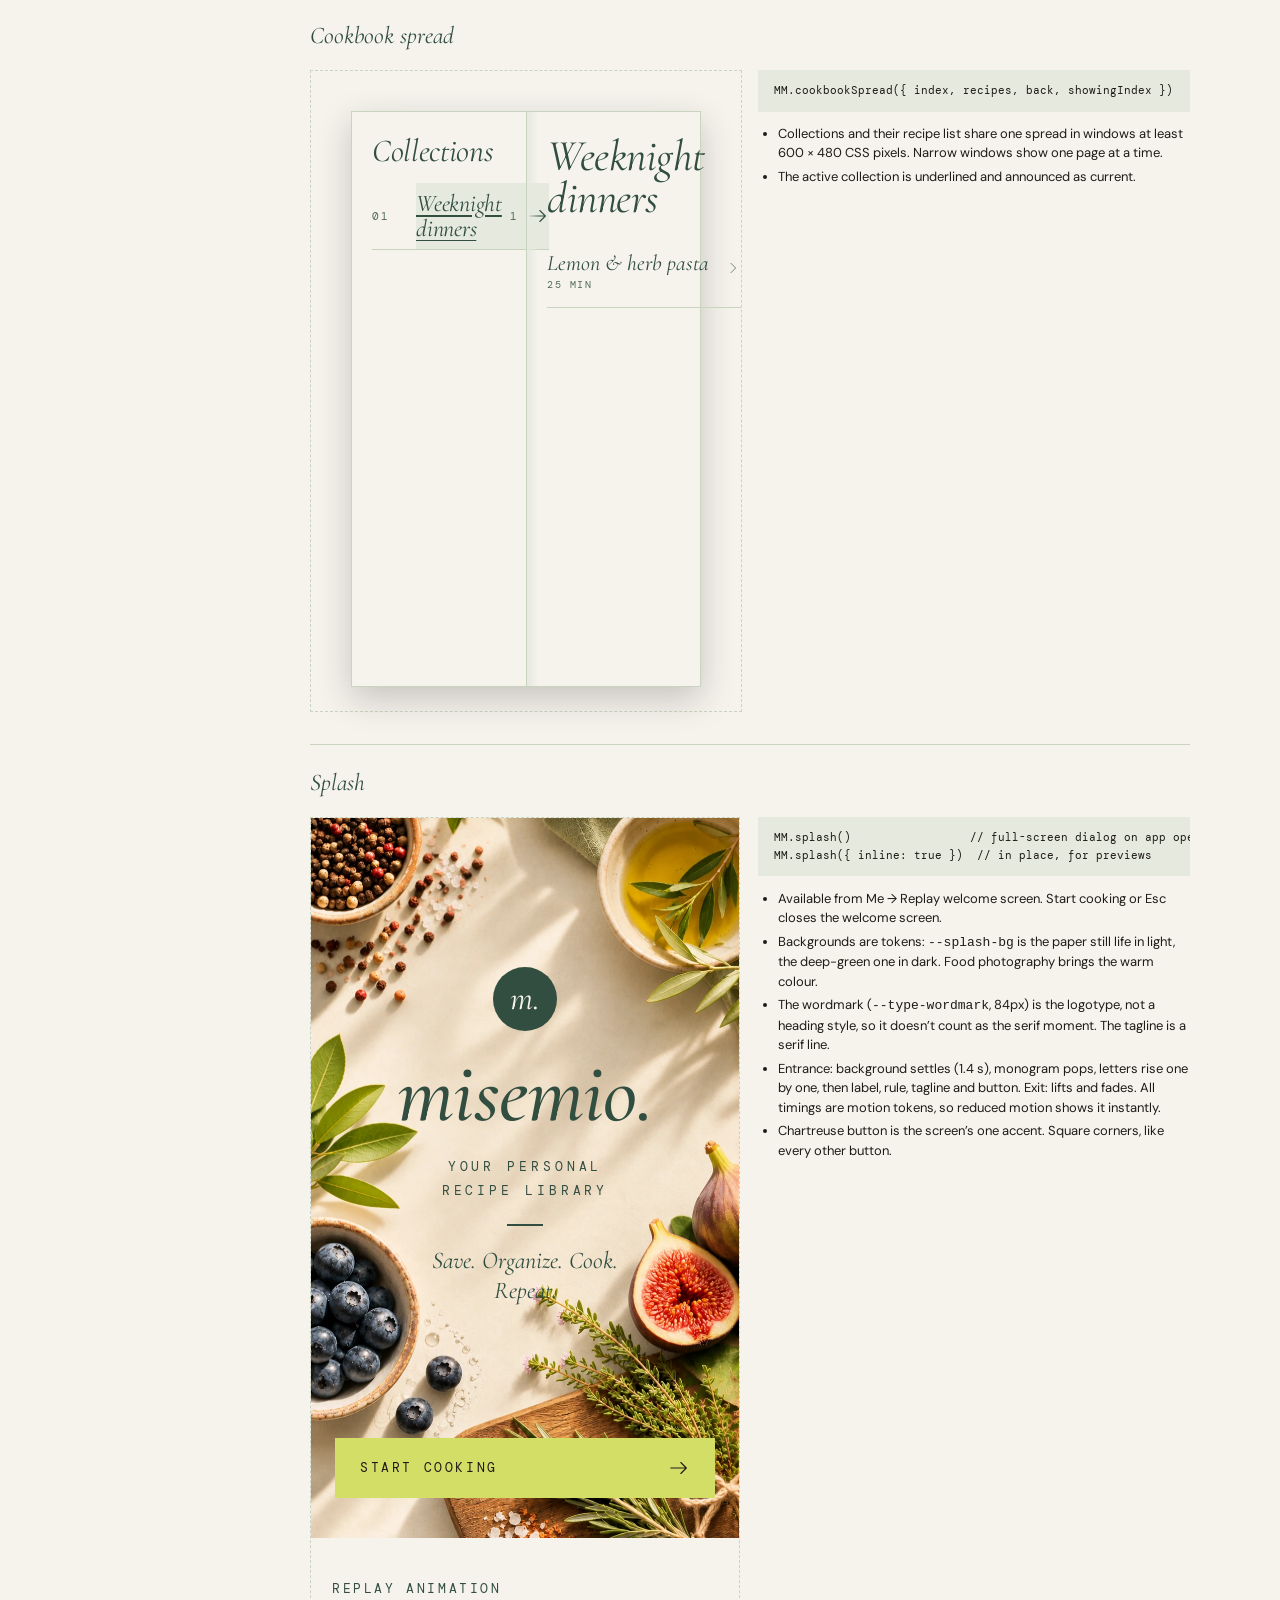
==== commit 65b24afd: "Add a foldable cookbook cover and collection spread" ====
--- a/ds/index.html
+++ b/ds/index.html
@@ -150,9 +150,16 @@
       "MM.sheet({ title, body })\nMM.option('Newest first', checked, { action })", ['Sort, filters, add to menu, new collection. Escape and scrim close it.'], { phone: true }],
     ['Toast with undo', M.toast('Removed White bean stew'), "MM.toast('Removed White bean stew')", ['Every destructive or surprising action: act first, offer Undo for 5 s. No “Are you sure?” dialogs.'], { phone: true }],
     ['Action bar', M.actionbar(M.button('+ Menu', { variant: 'secondary', size: 'l' }) + M.button('Start cooking', { size: 'l', trailing: 'arrow', block: true })), "MM.actionbar(html)", ['Task screens instead of the tab bar. Max two buttons, primary on the right.'], { phone: true }],
+    ['Cookbook cover', M.cookbookCover(), "MM.cookbookCover()", ['Original sage cloth cover with the Misemio sprig and wordmark. The whole cover opens the cookbook.'], { phone: true }],
+    ['Cookbook spread', M.cookbookSpread({
+      showingIndex: false,
+      back: M.button('Collections', { href: '../index.html#collections', variant: 'ghost' }),
+      index: M.display('Collections', { size: 'l' }) + M.list([M.indexRow({ n: 1, title: 'Weeknight dinners', count: 1, href: '../index.html#collection-dinner', current: true })]),
+      recipes: '<h2 id="cookbook-recipes-title" class="mm-display">Weeknight dinners</h2>' + M.list([M.listRow({ title: 'Lemon & herb pasta', href: '../index.html#recipe-lemon-pasta', metaText: '25 min' })])
+    }), "MM.cookbookSpread({ index, recipes, back, showingIndex })", ['Collections and their recipe list share one spread in windows at least 600 × 480 CSS pixels. Narrow windows show one page at a time.', 'The active collection is underlined and announced as current.']],
     ['Splash', `<div id="ds-splash" style="width:100%">${M.splash({ inline: true })}</div><div style="padding:var(--s-3)">${M.button('Replay animation', { variant: 'ghost', action: 'ds-splash-replay' })}</div>`,
       "MM.splash()                 // full-screen dialog on app open\nMM.splash({ inline: true })  // in place, for previews",
-      ['Shown once per browser session when the app opens; Start cooking (or Esc) closes it. Me → Replay welcome screen shows it again.', 'Backgrounds are tokens: <code>--splash-bg</code> is the paper still life in light, the deep-green one in dark. Food photography brings the warm colour.', 'The wordmark (<code>--type-wordmark</code>, 84px) is the logotype, not a heading style, so it doesn’t count as the serif moment. The tagline is a serif line.', 'Entrance: background settles (1.4 s), monogram pops, letters rise one by one, then label, rule, tagline and button. Exit: lifts and fades. All timings are motion tokens, so reduced motion shows it instantly.', 'Chartreuse button is the screen’s one accent. Square corners, like every other button.'], { phone: true }]
+      ['Available from Me → Replay welcome screen. Start cooking or Esc closes the welcome screen.', 'Backgrounds are tokens: <code>--splash-bg</code> is the paper still life in light, the deep-green one in dark. Food photography brings the warm colour.', 'The wordmark (<code>--type-wordmark</code>, 84px) is the logotype, not a heading style, so it doesn’t count as the serif moment. The tagline is a serif line.', 'Entrance: background settles (1.4 s), monogram pops, letters rise one by one, then label, rule, tagline and button. Exit: lifts and fades. All timings are motion tokens, so reduced motion shows it instantly.', 'Chartreuse button is the screen’s one accent. Square corners, like every other button.'], { phone: true }]
   ];
   document.addEventListener('click', (e) => {
     if (!e.target.closest('[data-action="ds-splash-replay"]')) return;
--- a/assets/tokens.css
+++ b/assets/tokens.css
@@ -129,3 +129,14 @@
 @media (prefers-reduced-motion: reduce) {
   :root { --dur-fast: 0ms; --dur-base: 0ms; --dur-slow: 0ms; --dur-hero: 0ms; }
 }
+
+/* ---- Cookbook ----------------------------------------------------------- */
+:root {
+  --cover-cloth: var(--mm-deep-sage-3);
+  --cover-ink: var(--mm-paper);
+  --cover-foil: var(--mm-clay);
+  --cover-weave: color-mix(in srgb, var(--cover-ink) 6%, transparent);
+  --cover-binding: color-mix(in srgb, var(--cover-ink) 25%, transparent);
+  --cover-shadow: color-mix(in srgb, var(--mm-ink) 22%, transparent);
+  --cookbook-max: 960px;
+}
--- a/assets/components.css
+++ b/assets/components.css
@@ -291,3 +291,73 @@
 
 @keyframes mm-up { from { transform: translate(-50%, 16px); opacity: 0; } to { transform: translate(-50%, 0); opacity: 1; } }
 @keyframes mm-fade { from { opacity: 0; } to { opacity: 1; } }
+
+/* ---- Cookbook cover and spread ------------------------------------------- */
+.mm-screen[data-screen="cover"] { max-width: none; padding: 0; }
+.mm-cover {
+  display: grid; place-items: center; min-height: 100dvh;
+  padding: max(var(--s-5), env(safe-area-inset-top)) var(--s-5) max(var(--s-5), env(safe-area-inset-bottom));
+}
+.mm-cover__book {
+  position: relative; display: grid; grid-template-rows: 1fr auto; width: min(100%, var(--screen-max));
+  min-height: clamp(420px, 80dvh, 620px); padding: var(--s-10) var(--s-8) var(--s-8);
+  color: var(--cover-ink); background-color: var(--cover-cloth);
+  background-image: repeating-linear-gradient(0deg, var(--cover-weave) 0 1px, transparent 1px 3px),
+                    repeating-linear-gradient(90deg, var(--cover-weave) 0 1px, transparent 1px 4px);
+  border: var(--border) solid var(--cover-binding); box-shadow: var(--s-2) var(--s-4) var(--s-8) var(--cover-shadow);
+  text-decoration: none; text-align: center; isolation: isolate;
+}
+.mm-cover__book::before {
+  content: ''; position: absolute; inset: var(--s-3) var(--s-3) var(--s-3) var(--s-5); pointer-events: none;
+  border: var(--border) solid var(--cover-binding);
+}
+.mm-cover__spine {
+  position: absolute; inset: 0 auto 0 0; width: var(--s-3);
+  background: linear-gradient(90deg, var(--cover-shadow), transparent); border-right: var(--border) solid var(--cover-binding);
+}
+.mm-cover__title { display: grid; align-content: center; justify-items: center; gap: var(--s-3); padding-bottom: var(--s-6); }
+.mm-cover__sprig { width: var(--s-14); height: calc(2 * var(--s-12)); fill: none; stroke: var(--cover-foil); stroke-width: 1.5; }
+.mm-cover__word { font: italic 500 clamp(var(--type-display-xl), 18vw, var(--type-wordmark)) / 1 var(--font-display); margin: 0; }
+.mm-cover__label, .mm-cover__open {
+  font: 400 var(--type-label-l) / var(--lh-body) var(--font-label); letter-spacing: var(--track-button); text-transform: uppercase; margin: 0;
+}
+.mm-cover__open {
+  display: flex; justify-content: space-between; align-items: center; min-height: var(--hit);
+  padding-top: var(--s-2); border-top: var(--border) solid var(--cover-binding);
+}
+.mm-cover__book:hover .mm-cover__open { color: var(--cover-foil); }
+.mm-spread__index, .mm-spread__recipe-list {
+  display: grid; align-content: start; gap: var(--s-4); padding: var(--s-4) var(--gutter) var(--s-5); min-width: 0;
+}
+.mm-spread__index .mm-display, .mm-spread__recipe-list .mm-display { overflow-wrap: anywhere; }
+.mm-spread__recipes > .mm-btn { margin-left: var(--gutter); }
+.mm-spread--index .mm-spread__recipes, .mm-spread--recipes .mm-spread__index { display: none; }
+.mm-indexrow__link[aria-current="page"] { color: var(--text-strong); background: var(--surface); }
+.mm-indexrow__link[aria-current="page"] .mm-indexrow__title { text-decoration: underline; text-underline-offset: .15em; }
+
+@media (min-width: 600px) and (min-height: 480px) {
+  .mm-screen:is([data-screen="collections"], [data-screen="collection"]),
+  .mm-screen:is([data-screen="collections"], [data-screen="collection"]) + .mm-tabbar {
+    max-width: var(--cookbook-max);
+  }
+  .mm-screen:is([data-screen="collections"], [data-screen="collection"]) > .mm-topbar {
+    padding-top: max(var(--s-4), env(safe-area-inset-top));
+    min-height: calc(var(--hit) + var(--s-4));
+  }
+  .mm-spread {
+    display: grid; grid-template-columns: minmax(0, 1fr) minmax(0, 1fr);
+    min-height: min(64dvh, 680px); margin: var(--s-4) var(--s-4) 0;
+    border: var(--border) solid var(--line); box-shadow: 0 var(--s-3) var(--s-8) var(--cover-shadow);
+  }
+  .mm-spread--index .mm-spread__recipes { display: block; }
+  .mm-spread--recipes .mm-spread__index { display: grid; }
+  .mm-spread__index, .mm-spread__recipe-list { padding: var(--s-6) var(--s-5); }
+  .mm-spread__recipes {
+    border-left: var(--border) solid var(--line);
+    background: linear-gradient(90deg, var(--surface), transparent var(--s-3));
+  }
+  .mm-spread__recipes > .mm-btn { display: none; }
+  .mm-spread .mm-indexrow__title { font-size: var(--type-display-m); }
+  .mm-spread .mm-indexrow__link { gap: var(--s-2); }
+  .mm-spread .mm-indexrow { min-height: var(--s-12); }
+}
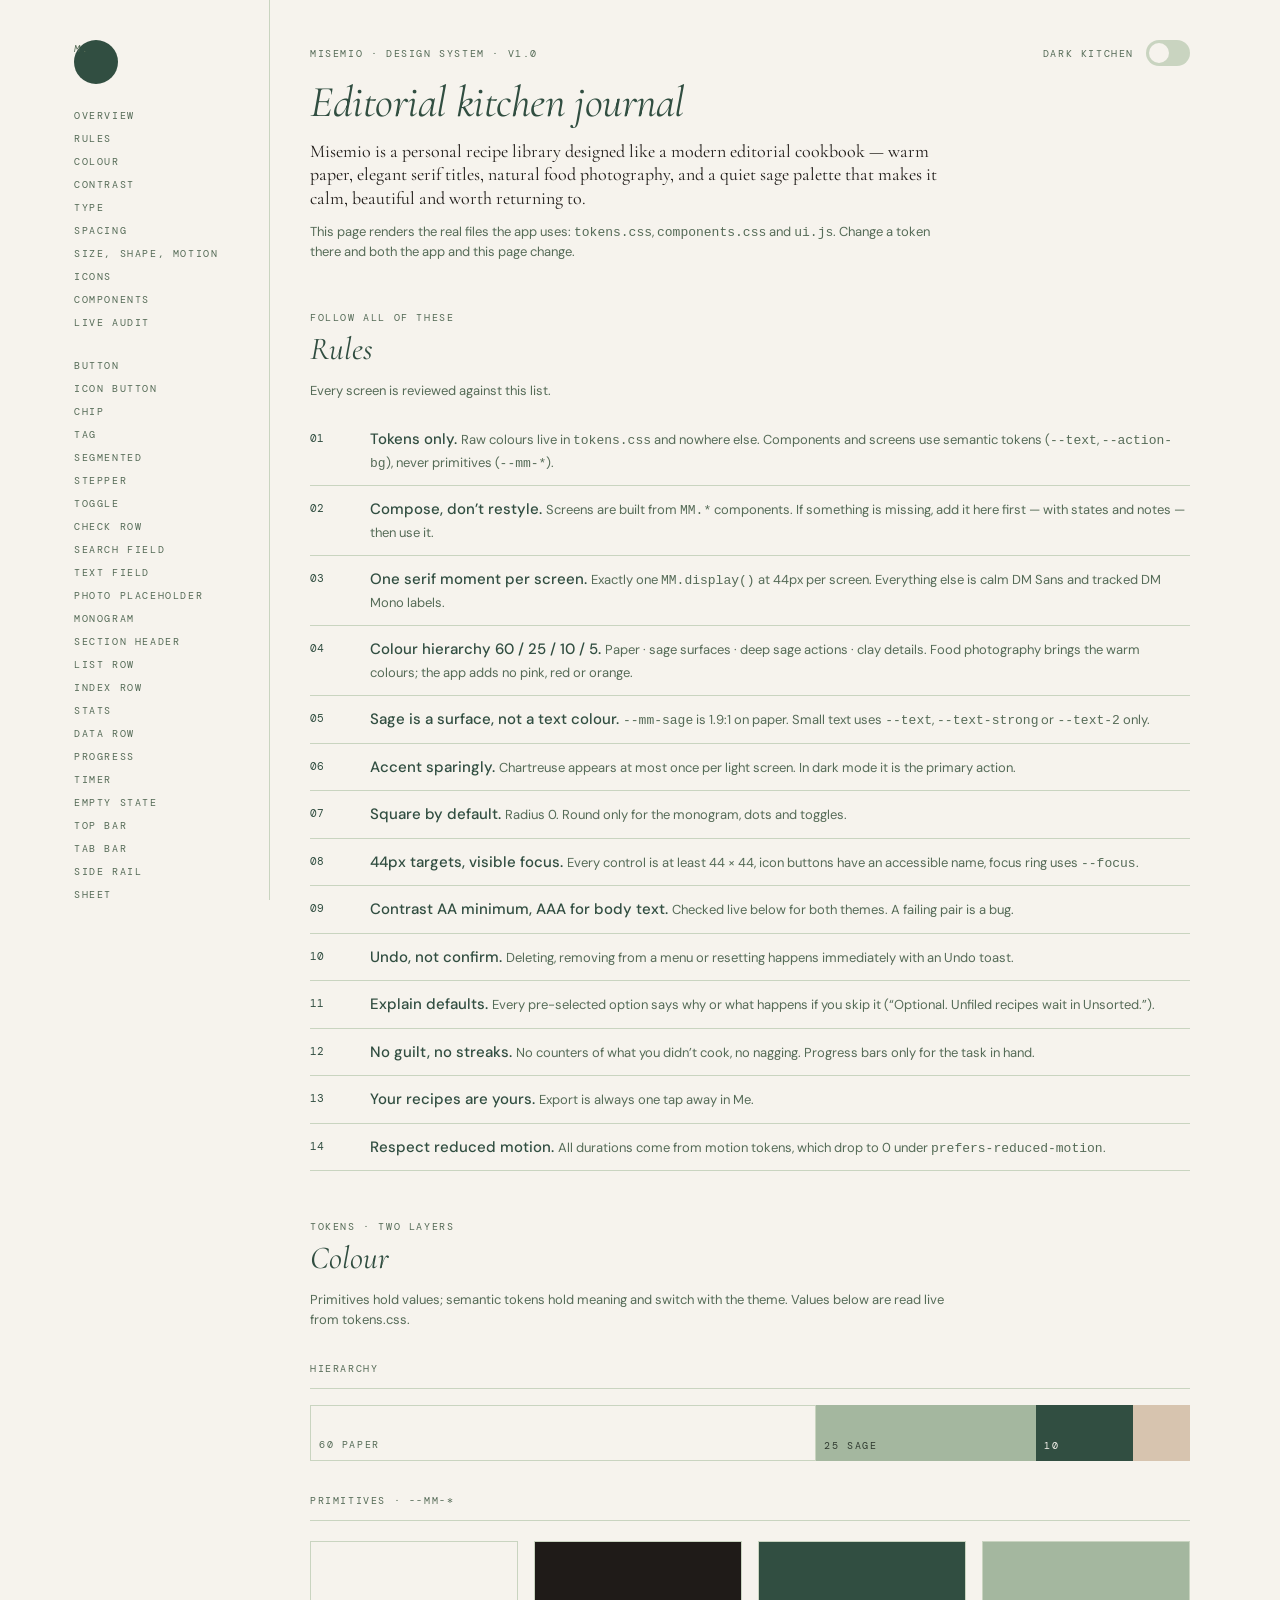
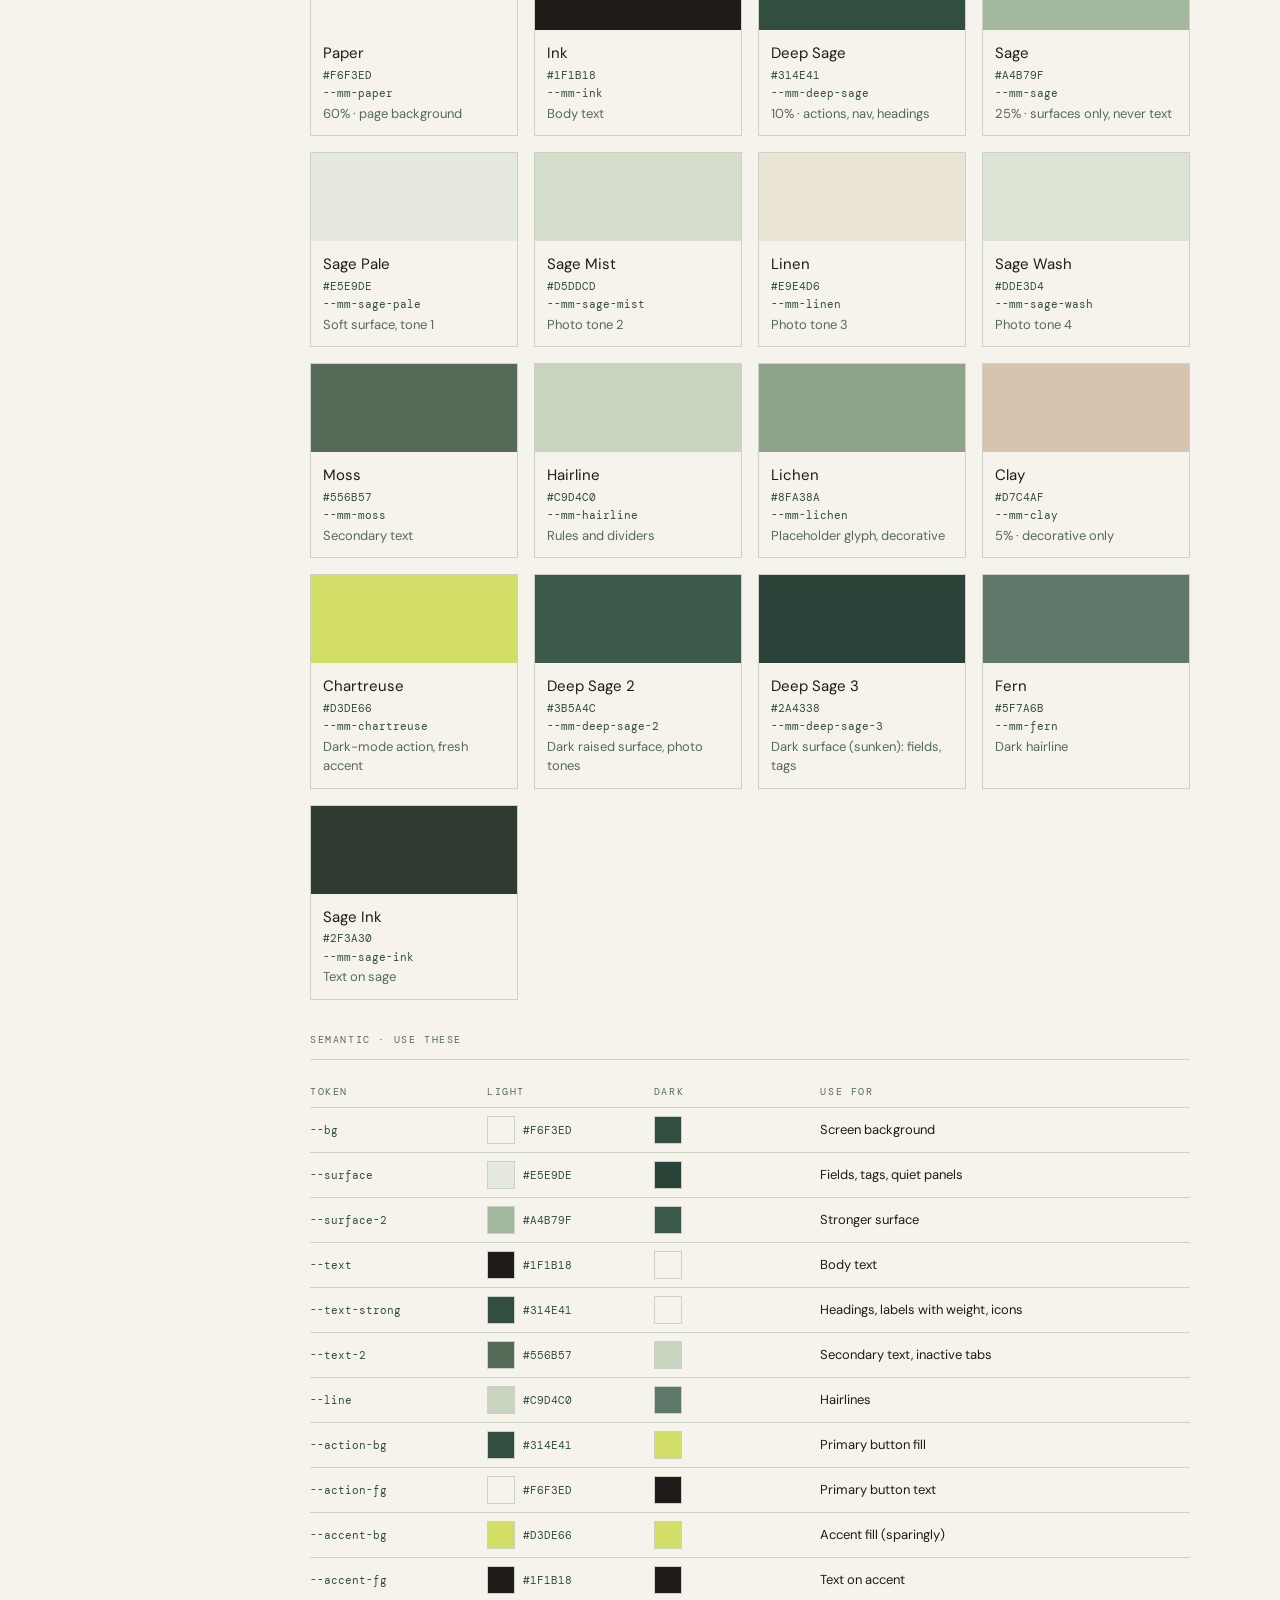
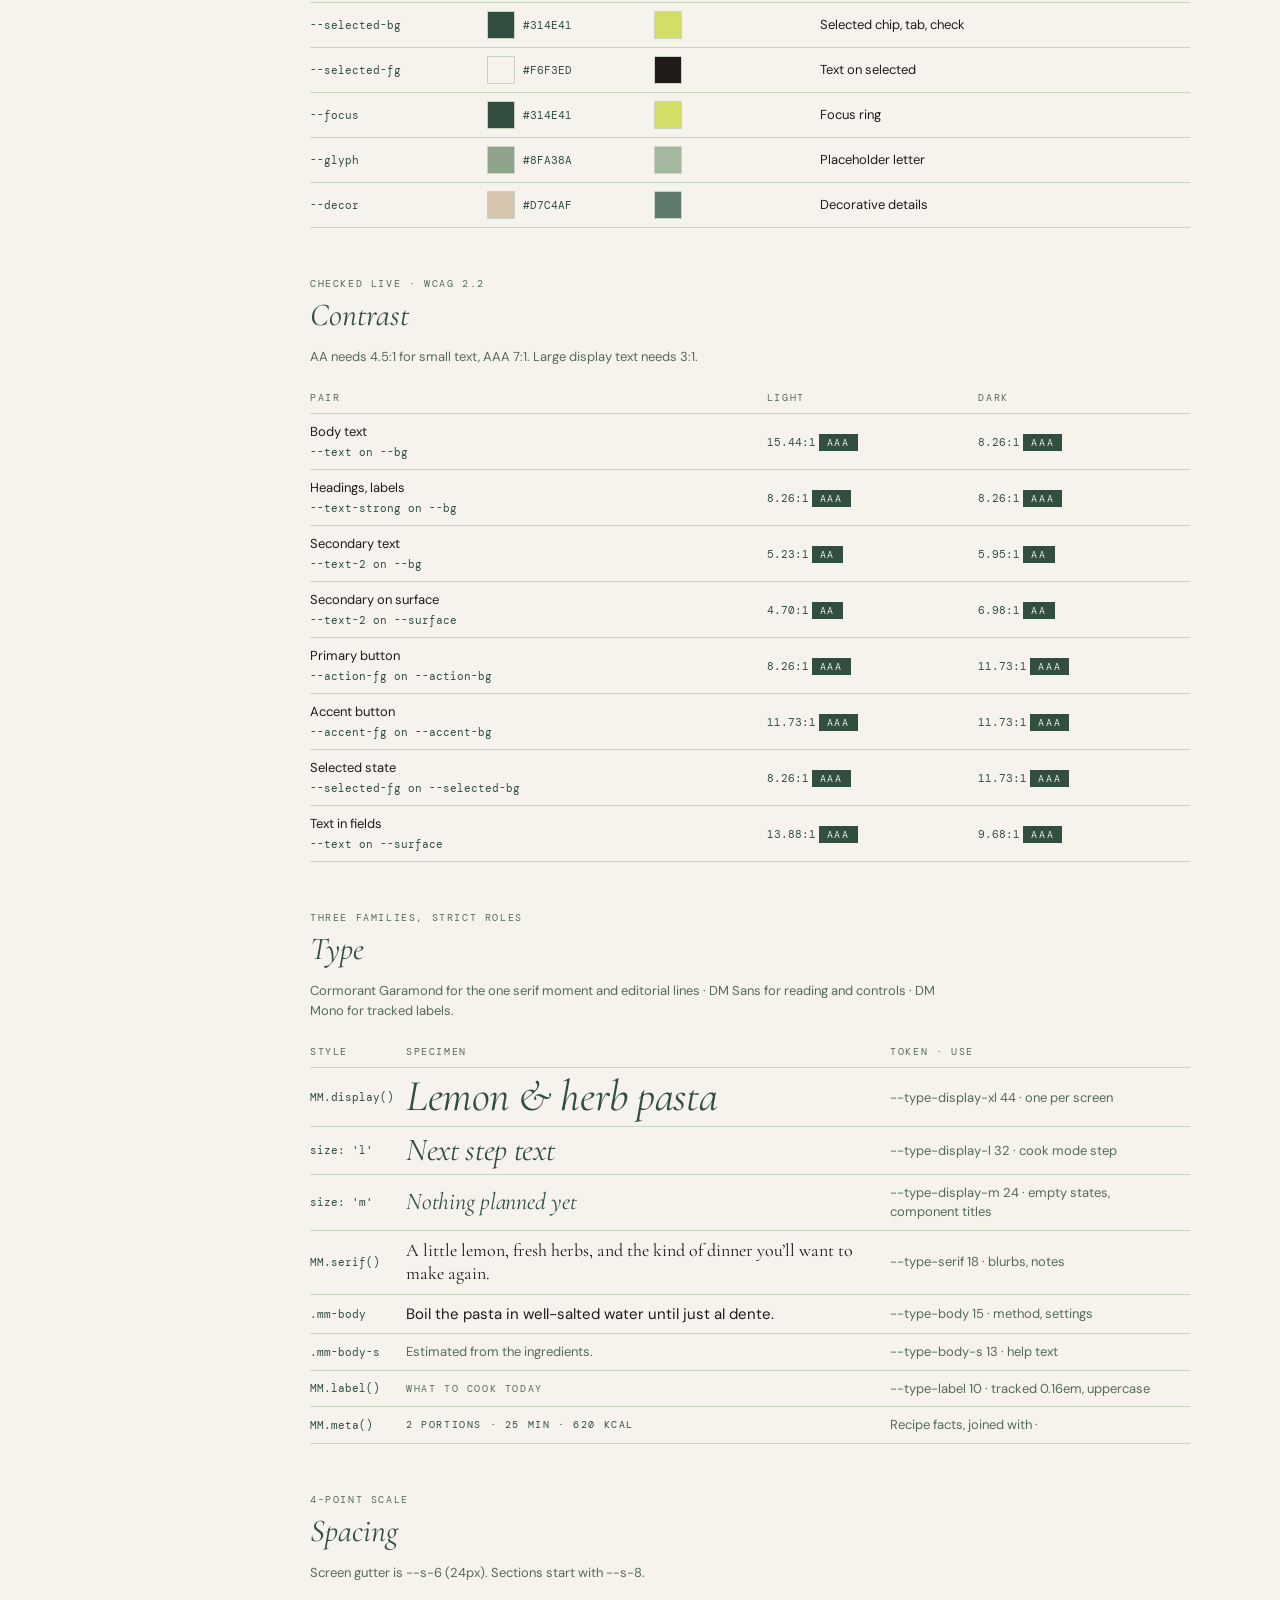
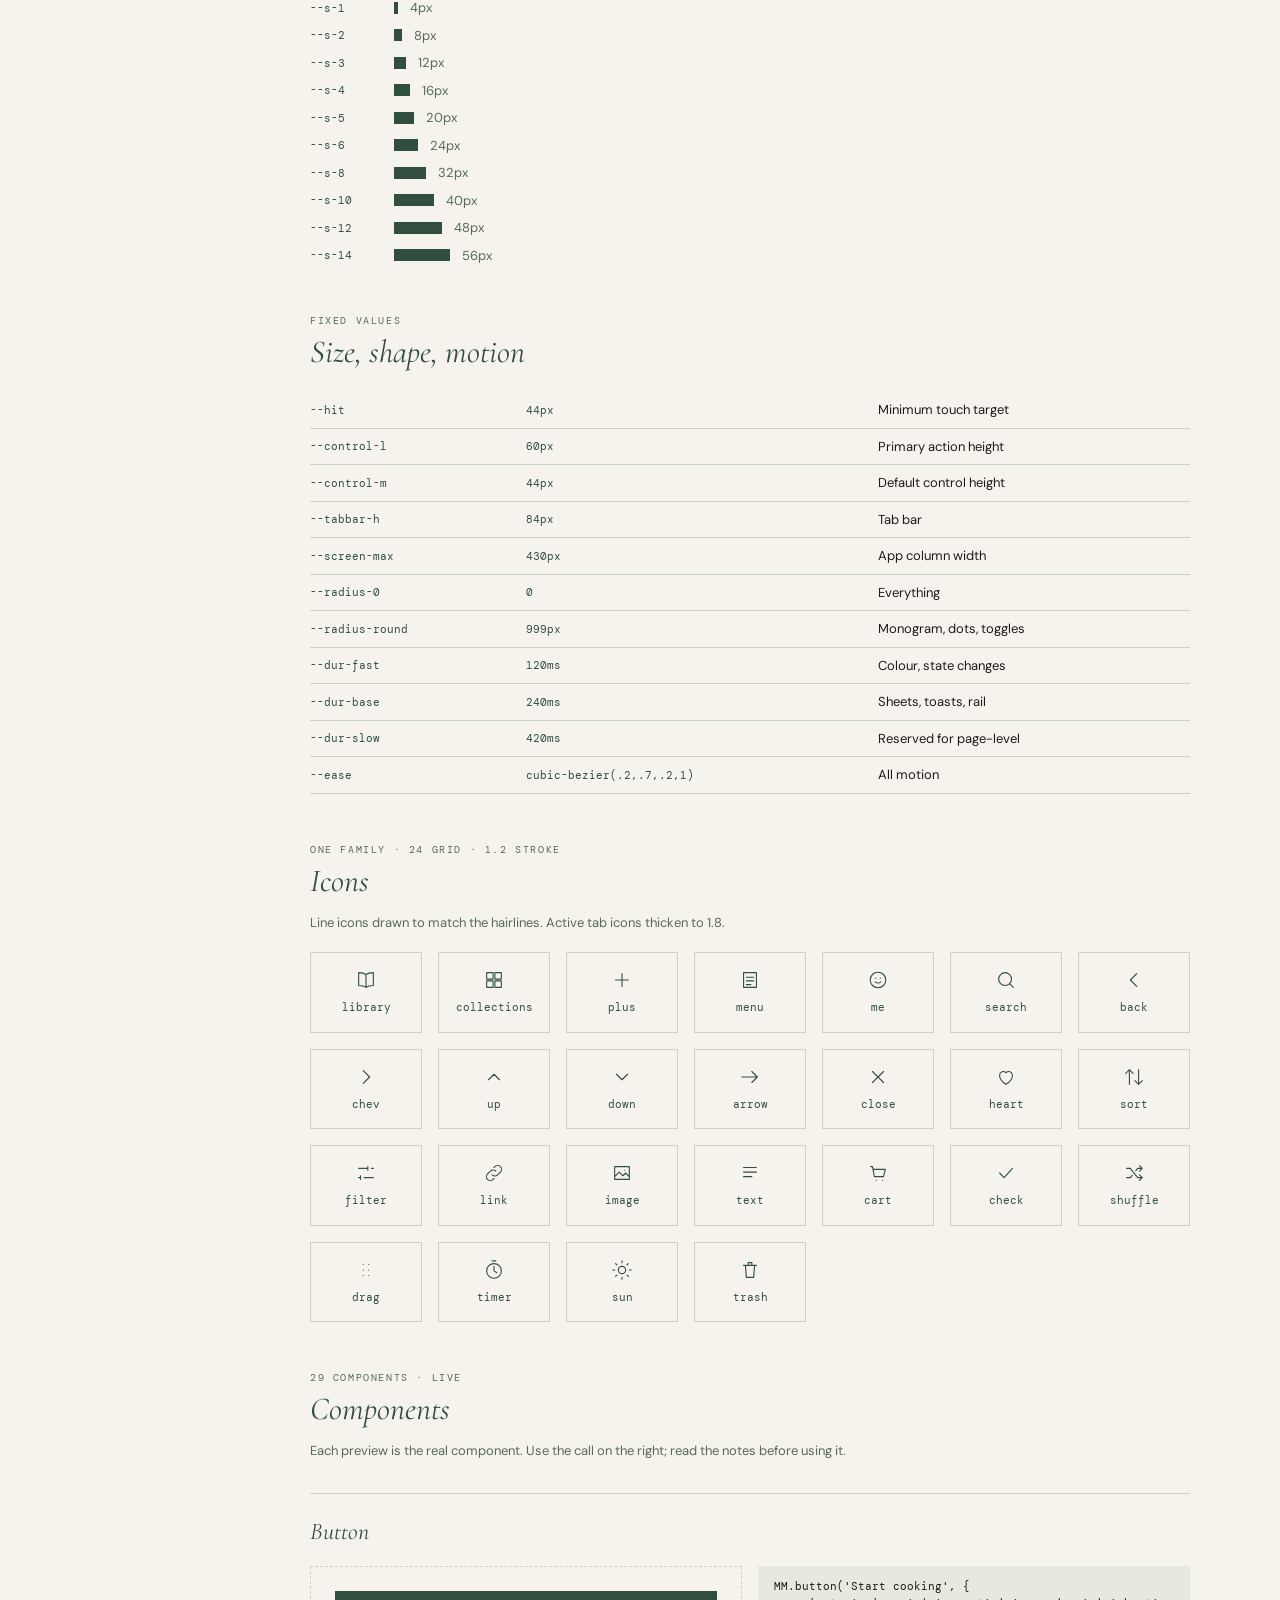
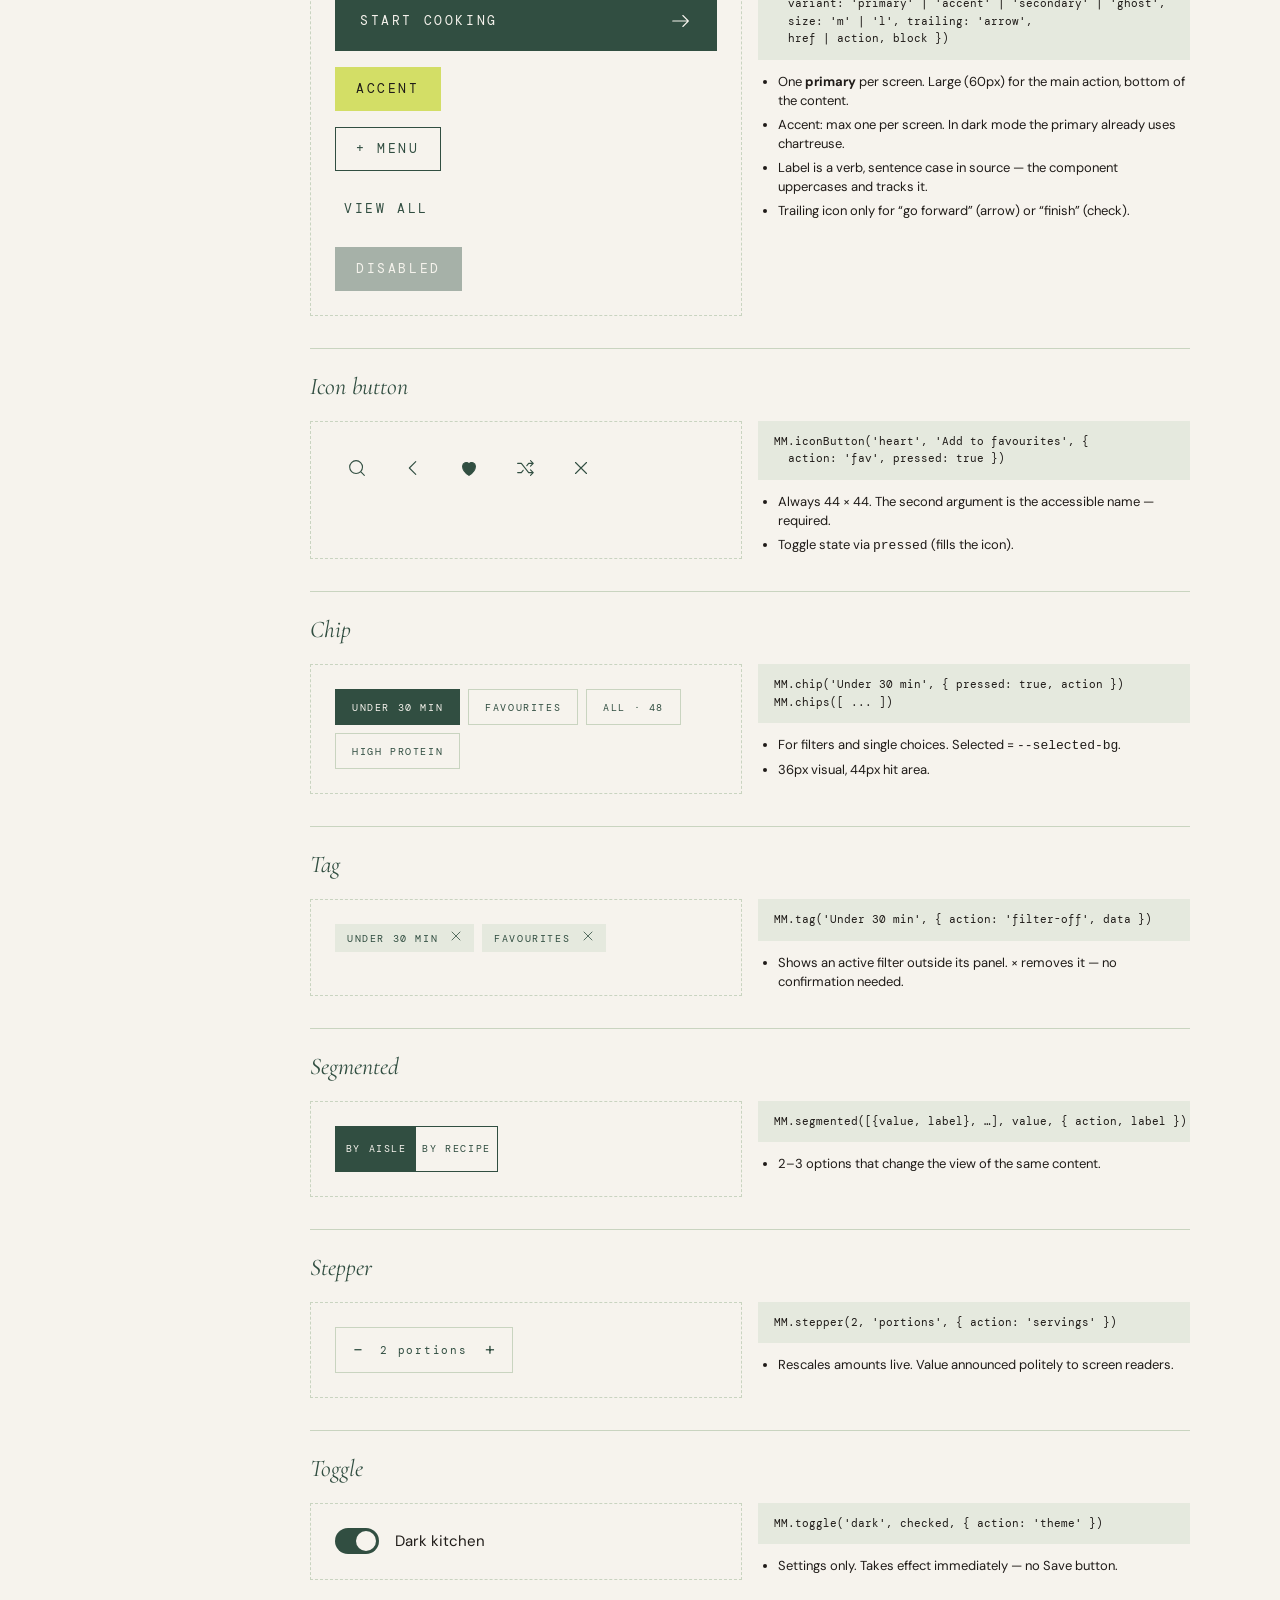
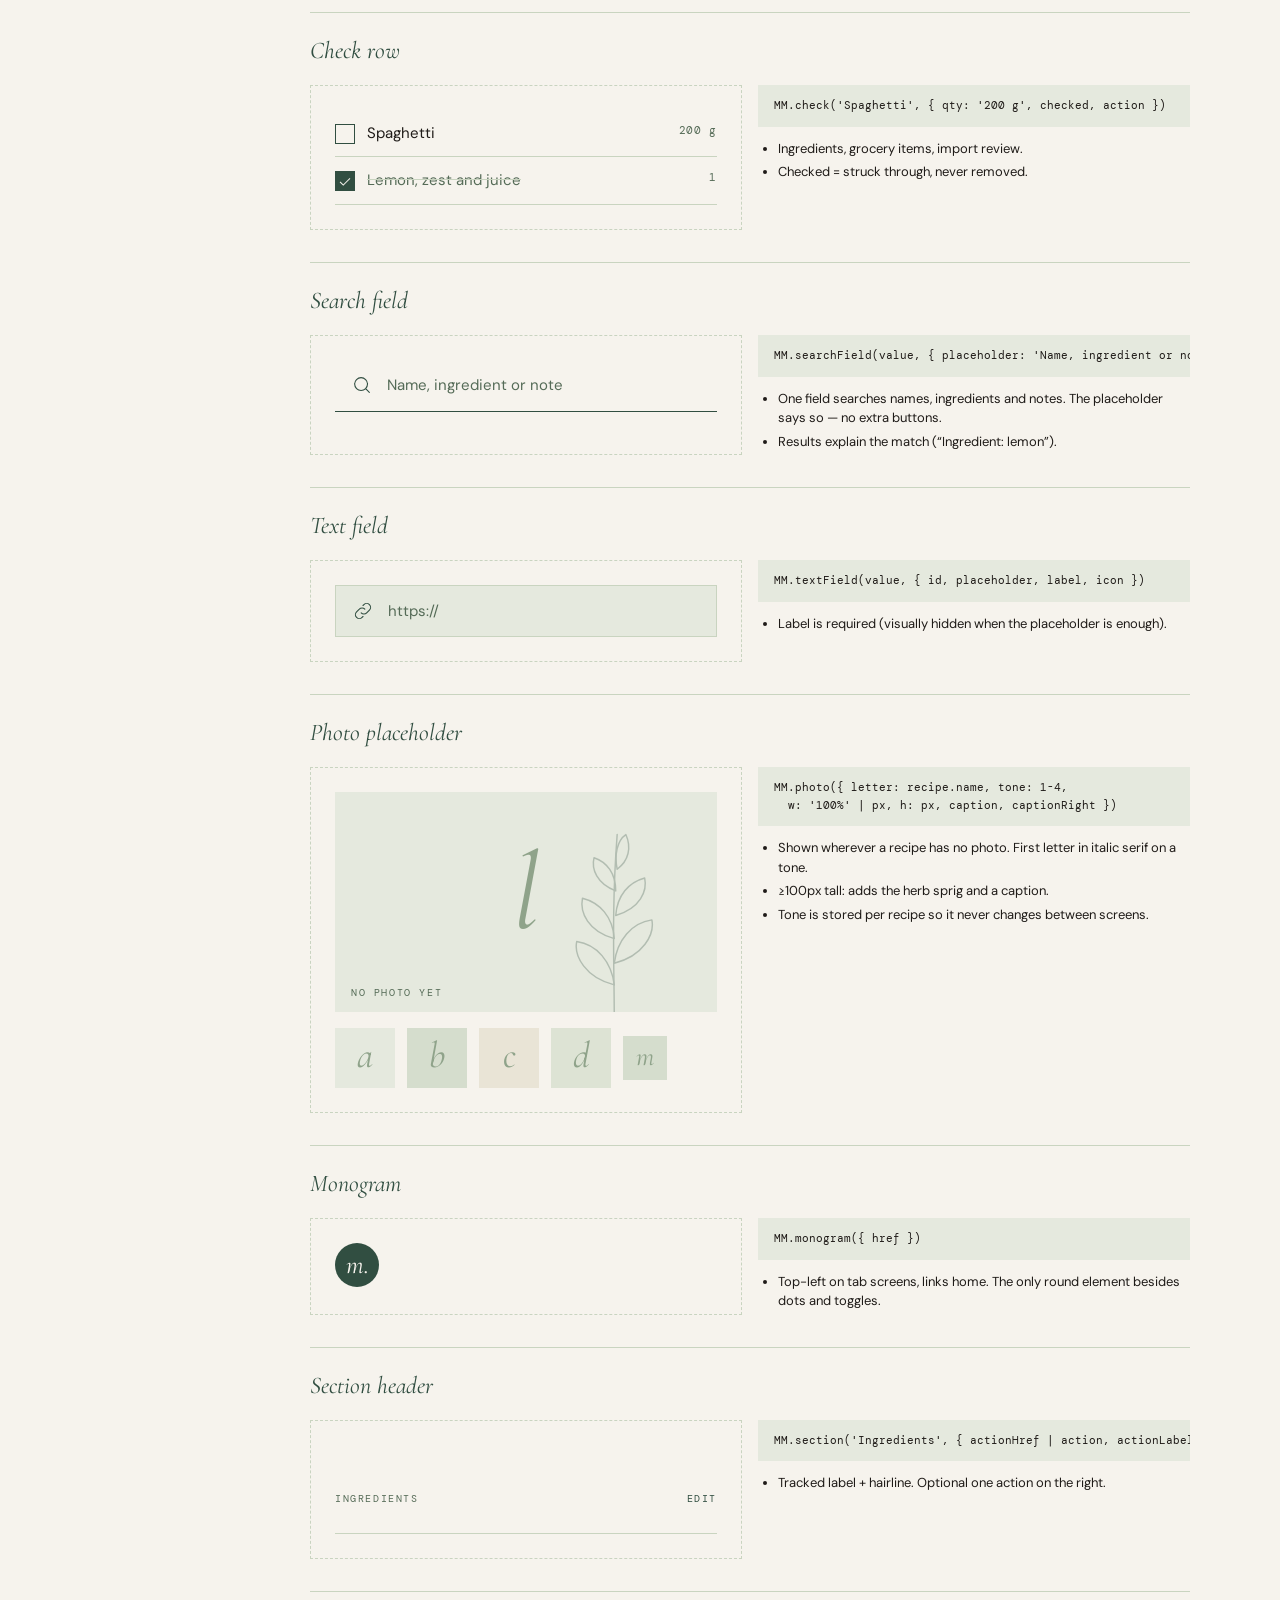
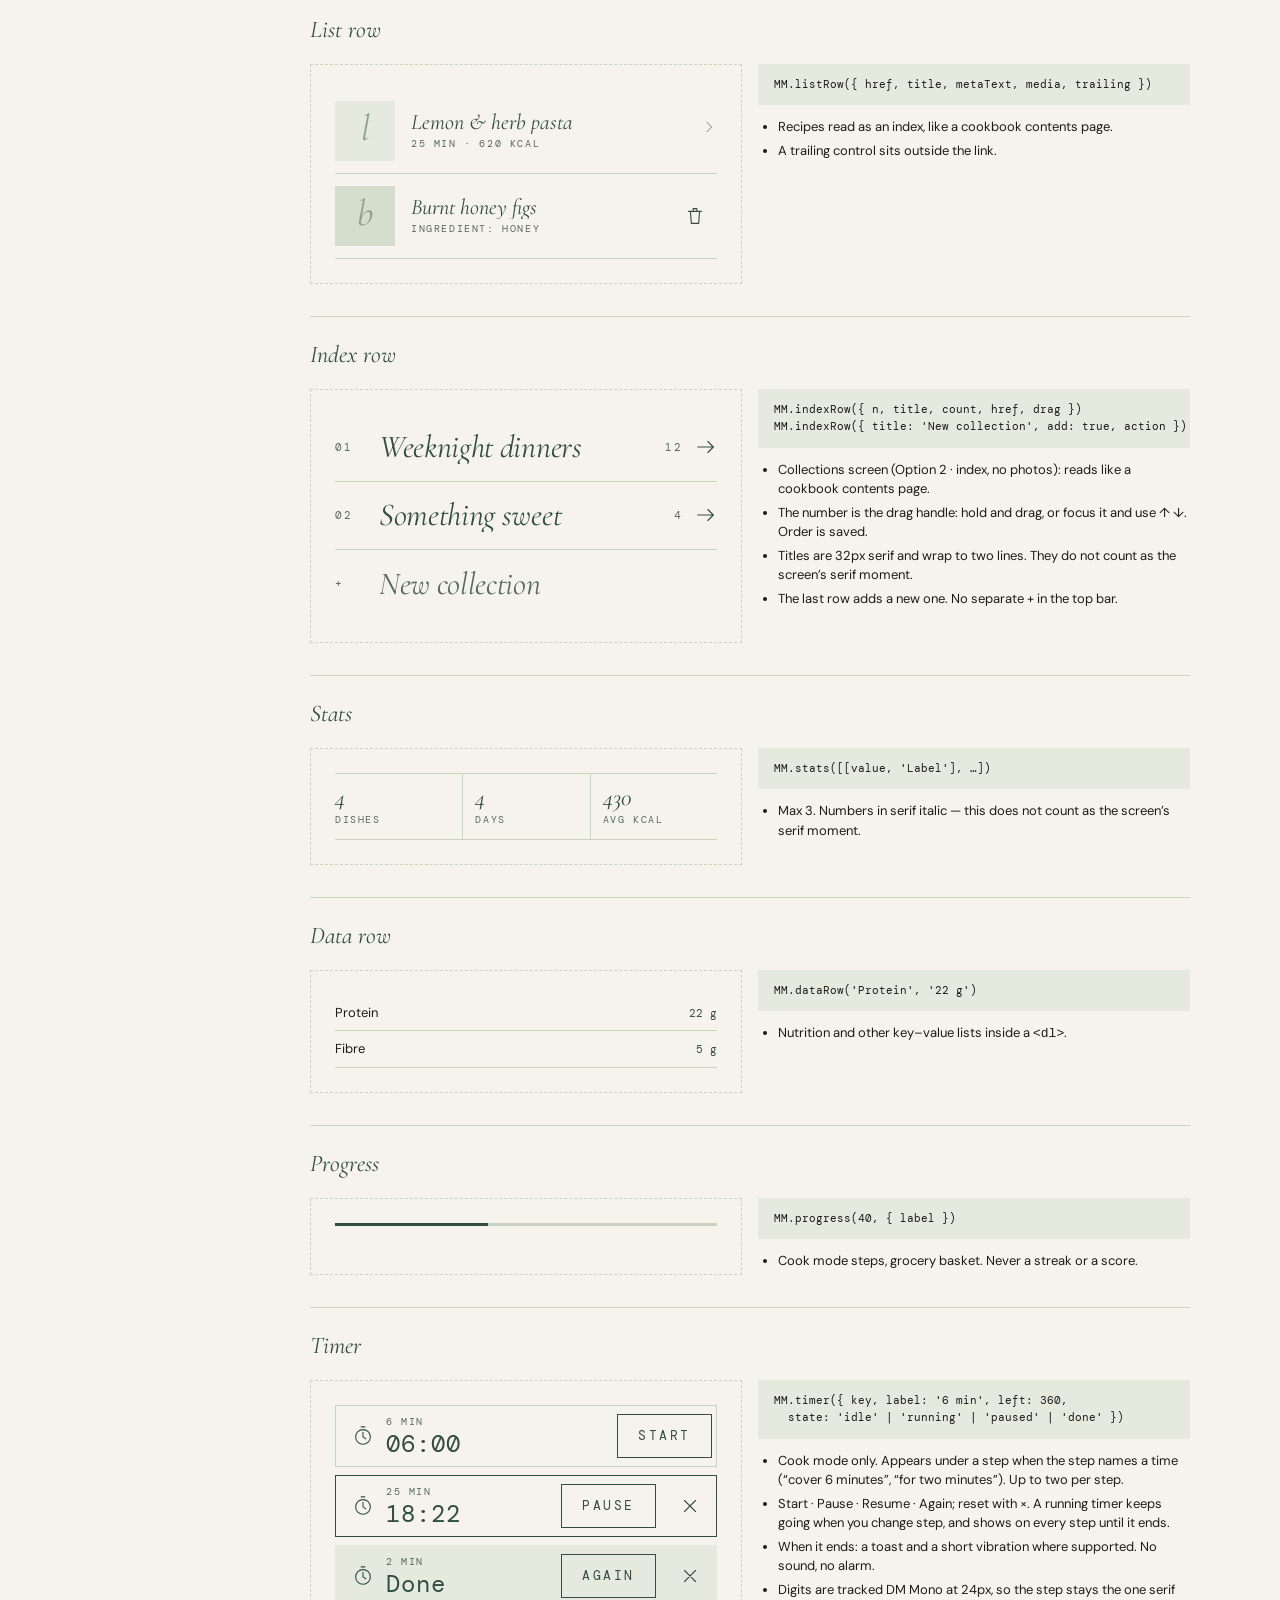
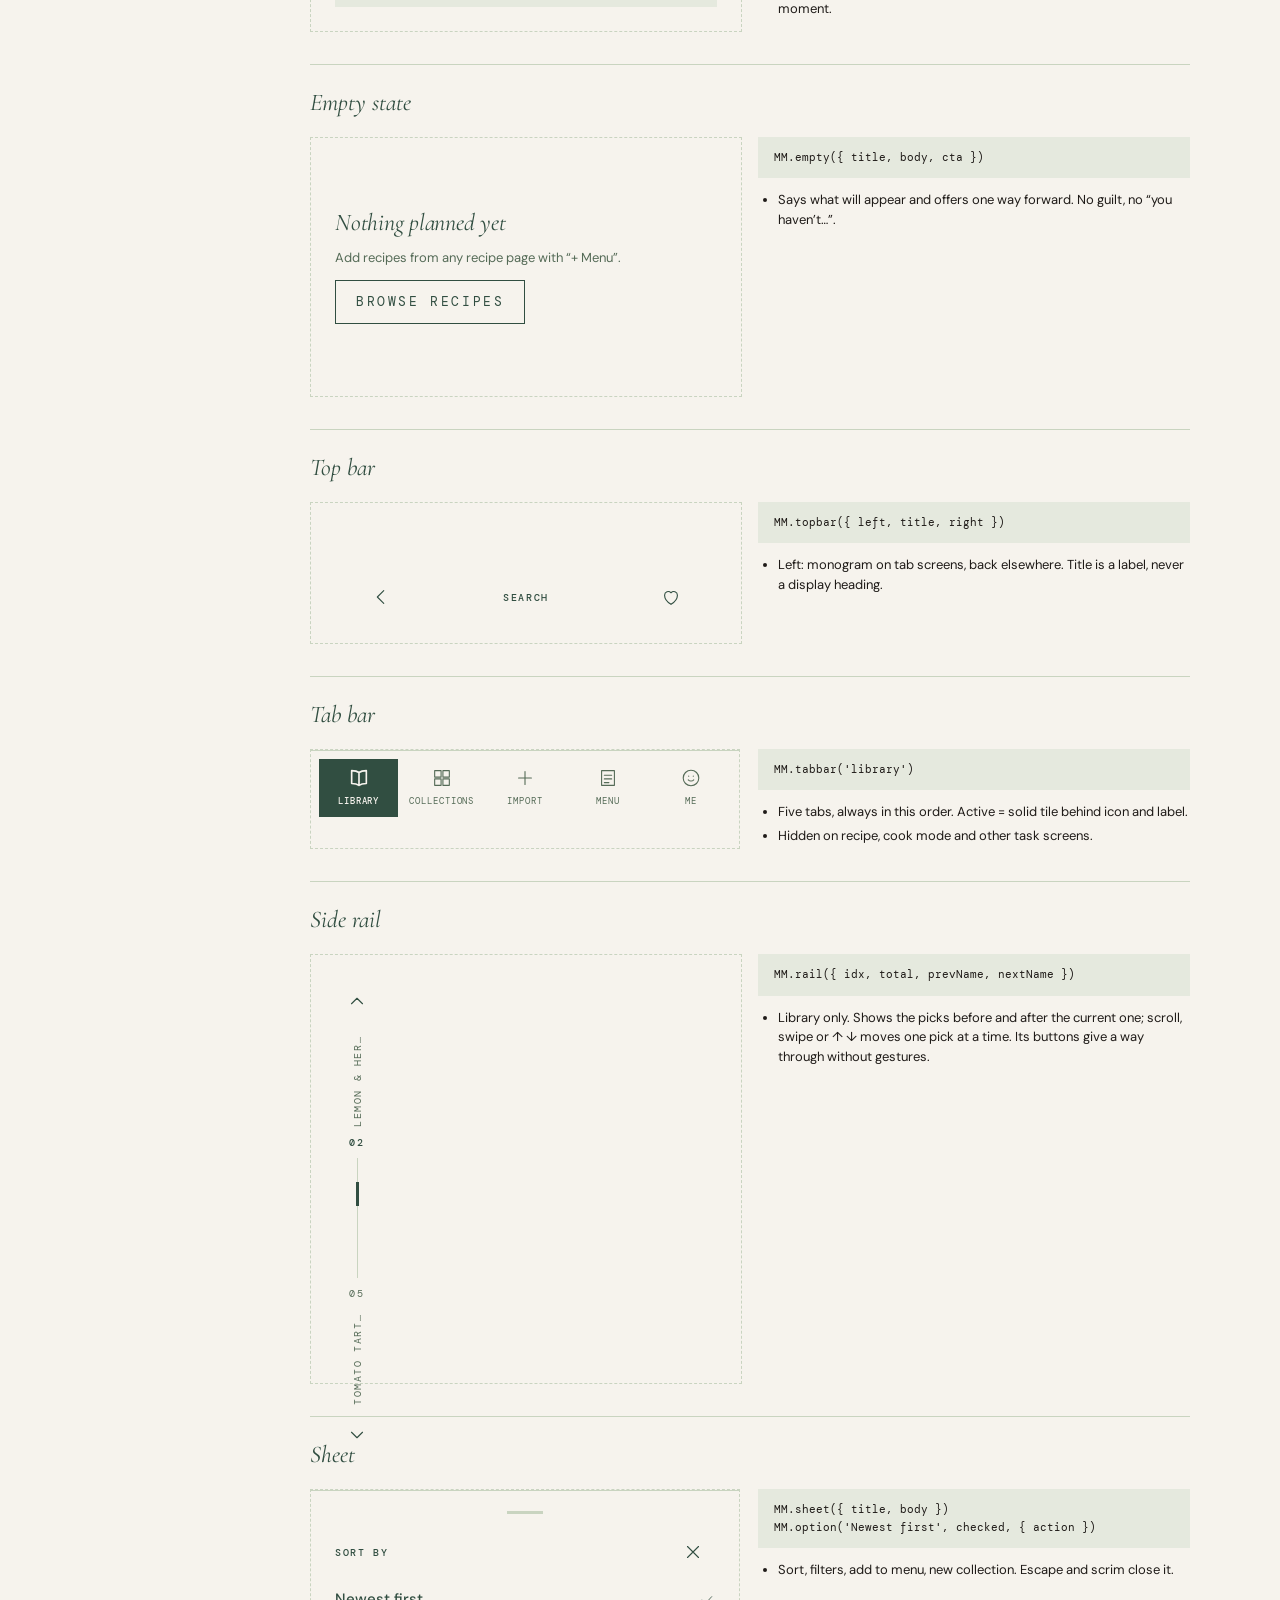
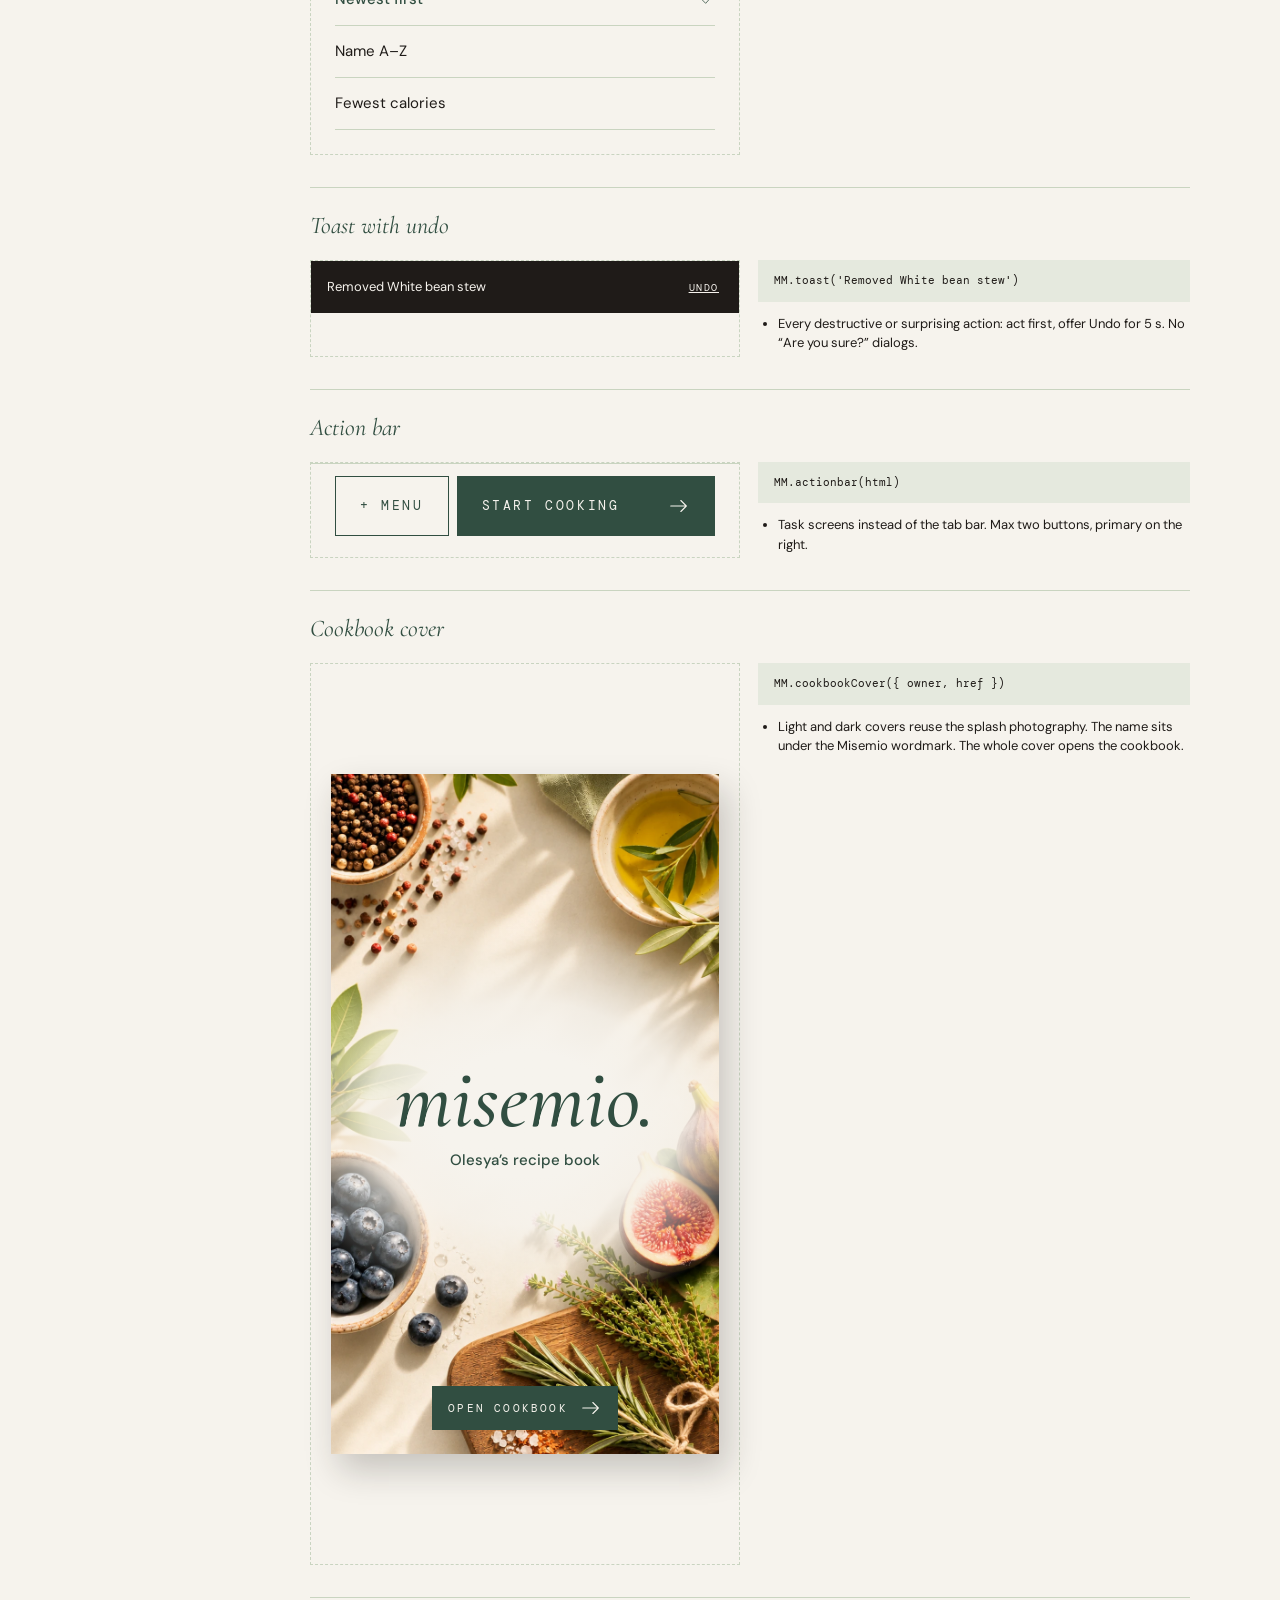
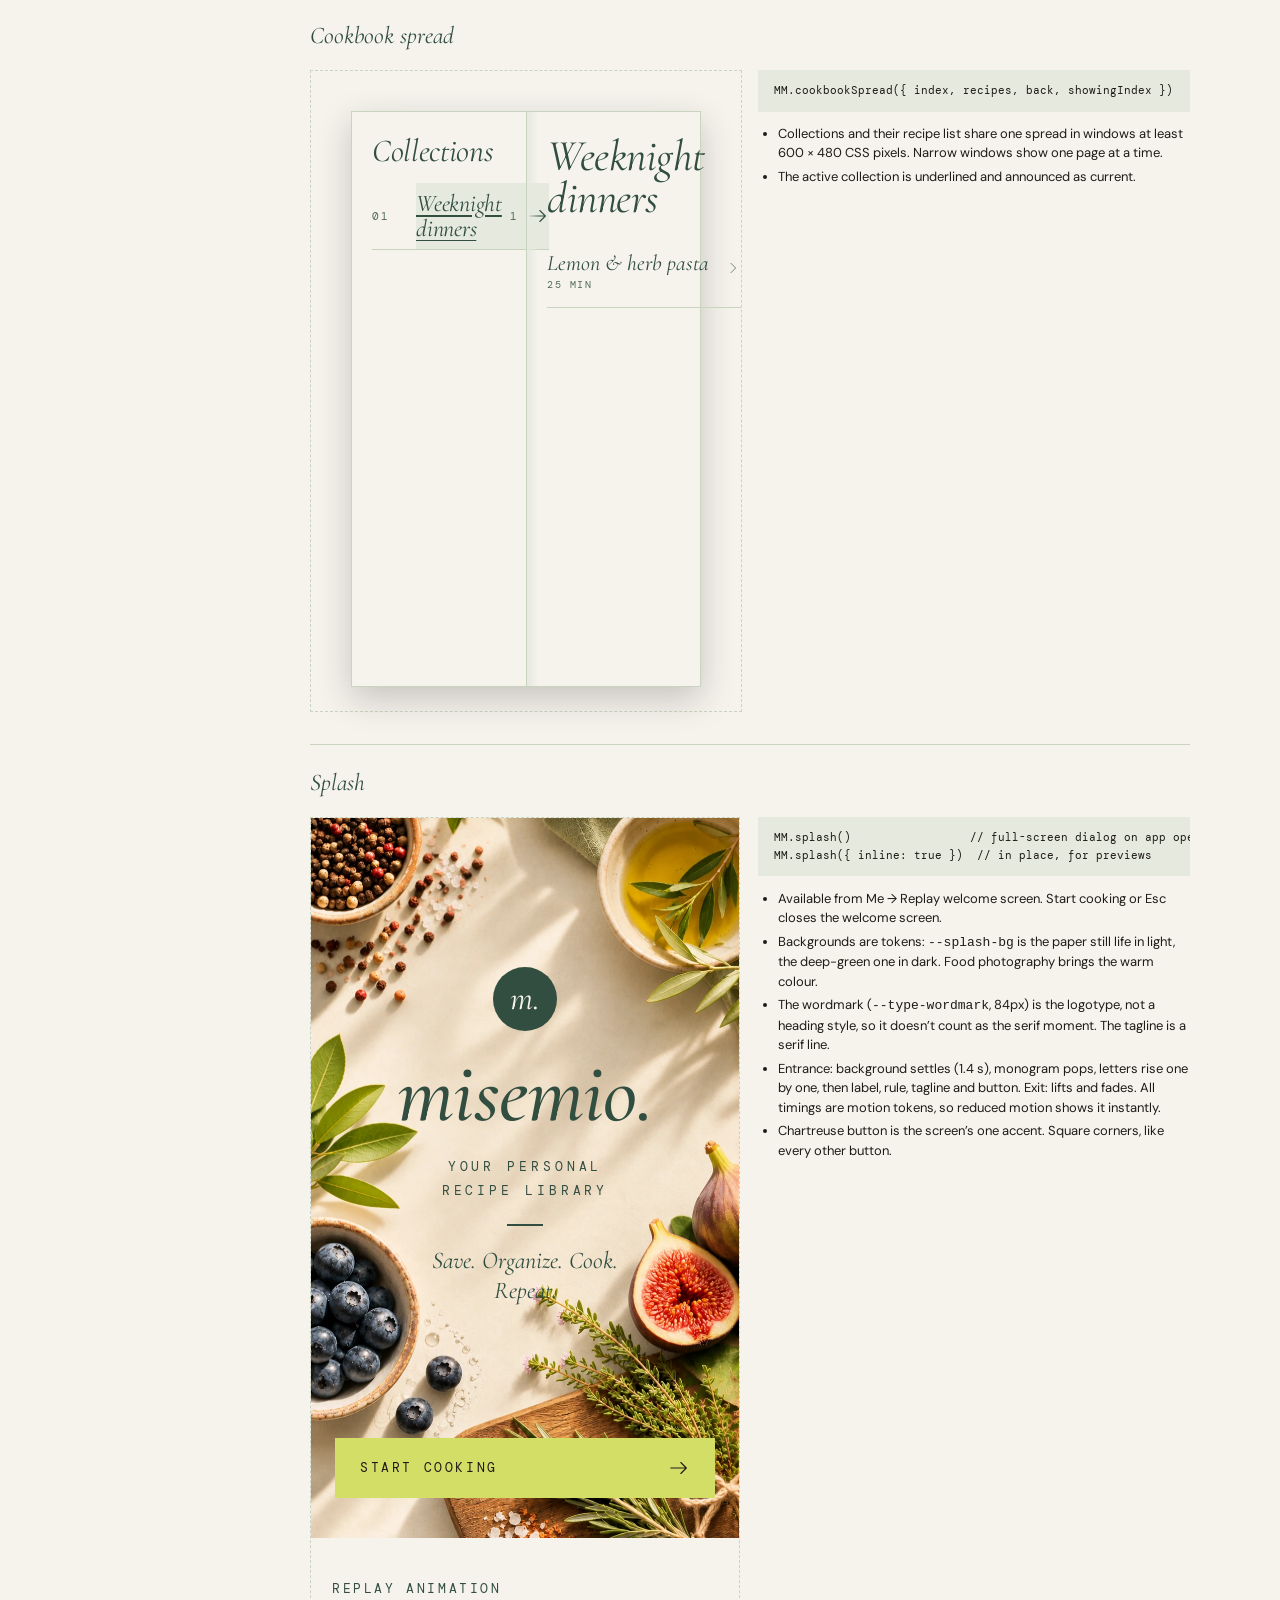
==== commit e3527c01: "Personalize the photographic cookbook cover and document Duo behavior" ====
--- a/ds/index.html
+++ b/ds/index.html
@@ -150,7 +150,7 @@
       "MM.sheet({ title, body })\nMM.option('Newest first', checked, { action })", ['Sort, filters, add to menu, new collection. Escape and scrim close it.'], { phone: true }],
     ['Toast with undo', M.toast('Removed White bean stew'), "MM.toast('Removed White bean stew')", ['Every destructive or surprising action: act first, offer Undo for 5 s. No “Are you sure?” dialogs.'], { phone: true }],
     ['Action bar', M.actionbar(M.button('+ Menu', { variant: 'secondary', size: 'l' }) + M.button('Start cooking', { size: 'l', trailing: 'arrow', block: true })), "MM.actionbar(html)", ['Task screens instead of the tab bar. Max two buttons, primary on the right.'], { phone: true }],
-    ['Cookbook cover', M.cookbookCover(), "MM.cookbookCover()", ['Original sage cloth cover with the Misemio sprig and wordmark. The whole cover opens the cookbook.'], { phone: true }],
+    ['Cookbook cover', M.cookbookCover({ owner: 'Olesya', href: '../index.html#collections' }), "MM.cookbookCover({ owner, href })", ['Light and dark covers reuse the splash photography. The name sits under the Misemio wordmark. The whole cover opens the cookbook.'], { phone: true }],
     ['Cookbook spread', M.cookbookSpread({
       showingIndex: false,
       back: M.button('Collections', { href: '../index.html#collections', variant: 'ghost' }),
--- a/assets/tokens.css
+++ b/assets/tokens.css
@@ -132,11 +132,14 @@
 
 /* ---- Cookbook ----------------------------------------------------------- */
 :root {
-  --cover-cloth: var(--mm-deep-sage-3);
-  --cover-ink: var(--mm-paper);
-  --cover-foil: var(--mm-clay);
-  --cover-weave: color-mix(in srgb, var(--cover-ink) 6%, transparent);
-  --cover-binding: color-mix(in srgb, var(--cover-ink) 25%, transparent);
+  --cover-ground: var(--mm-paper);
+  --cover-ink: var(--mm-deep-sage);
+  --cover-wash: color-mix(in srgb, var(--cover-ground) 86%, transparent);
   --cover-shadow: color-mix(in srgb, var(--mm-ink) 22%, transparent);
   --cookbook-max: 960px;
 }
+
+[data-theme="dark"] {
+  --cover-ground: var(--mm-deep-sage-3);
+  --cover-ink: var(--mm-paper);
+}
--- a/assets/components.css
+++ b/assets/components.css
@@ -299,33 +299,26 @@
   padding: max(var(--s-5), env(safe-area-inset-top)) var(--s-5) max(var(--s-5), env(safe-area-inset-bottom));
 }
 .mm-cover__book {
-  position: relative; display: grid; grid-template-rows: 1fr auto; width: min(100%, var(--screen-max));
-  min-height: clamp(420px, 80dvh, 620px); padding: var(--s-10) var(--s-8) var(--s-8);
-  color: var(--cover-ink); background-color: var(--cover-cloth);
-  background-image: repeating-linear-gradient(0deg, var(--cover-weave) 0 1px, transparent 1px 3px),
-                    repeating-linear-gradient(90deg, var(--cover-weave) 0 1px, transparent 1px 4px);
-  border: var(--border) solid var(--cover-binding); box-shadow: var(--s-2) var(--s-4) var(--s-8) var(--cover-shadow);
-  text-decoration: none; text-align: center; isolation: isolate;
-}
-.mm-cover__book::before {
-  content: ''; position: absolute; inset: var(--s-3) var(--s-3) var(--s-3) var(--s-5); pointer-events: none;
-  border: var(--border) solid var(--cover-binding);
-}
-.mm-cover__spine {
-  position: absolute; inset: 0 auto 0 0; width: var(--s-3);
-  background: linear-gradient(90deg, var(--cover-shadow), transparent); border-right: var(--border) solid var(--cover-binding);
-}
-.mm-cover__title { display: grid; align-content: center; justify-items: center; gap: var(--s-3); padding-bottom: var(--s-6); }
-.mm-cover__sprig { width: var(--s-14); height: calc(2 * var(--s-12)); fill: none; stroke: var(--cover-foil); stroke-width: 1.5; }
+  display: grid; grid-template-rows: 1fr auto 1fr; justify-items: center;
+  width: min(100%, var(--screen-max)); min-height: clamp(390px, 83dvh, 680px);
+  padding: var(--s-6); color: var(--cover-ink); background-color: var(--cover-ground);
+  background-image: radial-gradient(ellipse 70% 29% at center, var(--cover-ground) 32%, var(--cover-wash) 57%, transparent 100%), var(--splash-bg);
+  background-position: center; background-size: cover;
+  box-shadow: var(--s-2) var(--s-4) var(--s-8) var(--cover-shadow);
+  text-decoration: none; text-align: center;
+}
+.mm-cover__title { grid-row: 2; min-width: 0; overflow-wrap: anywhere; }
 .mm-cover__word { font: italic 500 clamp(var(--type-display-xl), 18vw, var(--type-wordmark)) / 1 var(--font-display); margin: 0; }
-.mm-cover__label, .mm-cover__open {
-  font: 400 var(--type-label-l) / var(--lh-body) var(--font-label); letter-spacing: var(--track-button); text-transform: uppercase; margin: 0;
+.mm-cover__label {
+  font: 500 var(--type-body) / var(--lh-body) var(--font-body); margin: var(--s-2) 0 0;
 }
 .mm-cover__open {
-  display: flex; justify-content: space-between; align-items: center; min-height: var(--hit);
-  padding-top: var(--s-2); border-top: var(--border) solid var(--cover-binding);
-}
-.mm-cover__book:hover .mm-cover__open { color: var(--cover-foil); }
+  grid-row: 3; align-self: end; display: inline-flex; align-items: center; gap: var(--s-3);
+  min-height: var(--hit); padding: 0 var(--s-4); background: var(--action-bg); color: var(--action-fg);
+  font: 400 var(--type-label-l) / var(--lh-body) var(--font-label);
+  letter-spacing: var(--track-button); text-transform: uppercase;
+}
+.mm-cover__book:hover .mm-cover__open { text-decoration: underline; text-underline-offset: .2em; }
 .mm-spread__index, .mm-spread__recipe-list {
   display: grid; align-content: start; gap: var(--s-4); padding: var(--s-4) var(--gutter) var(--s-5); min-width: 0;
 }
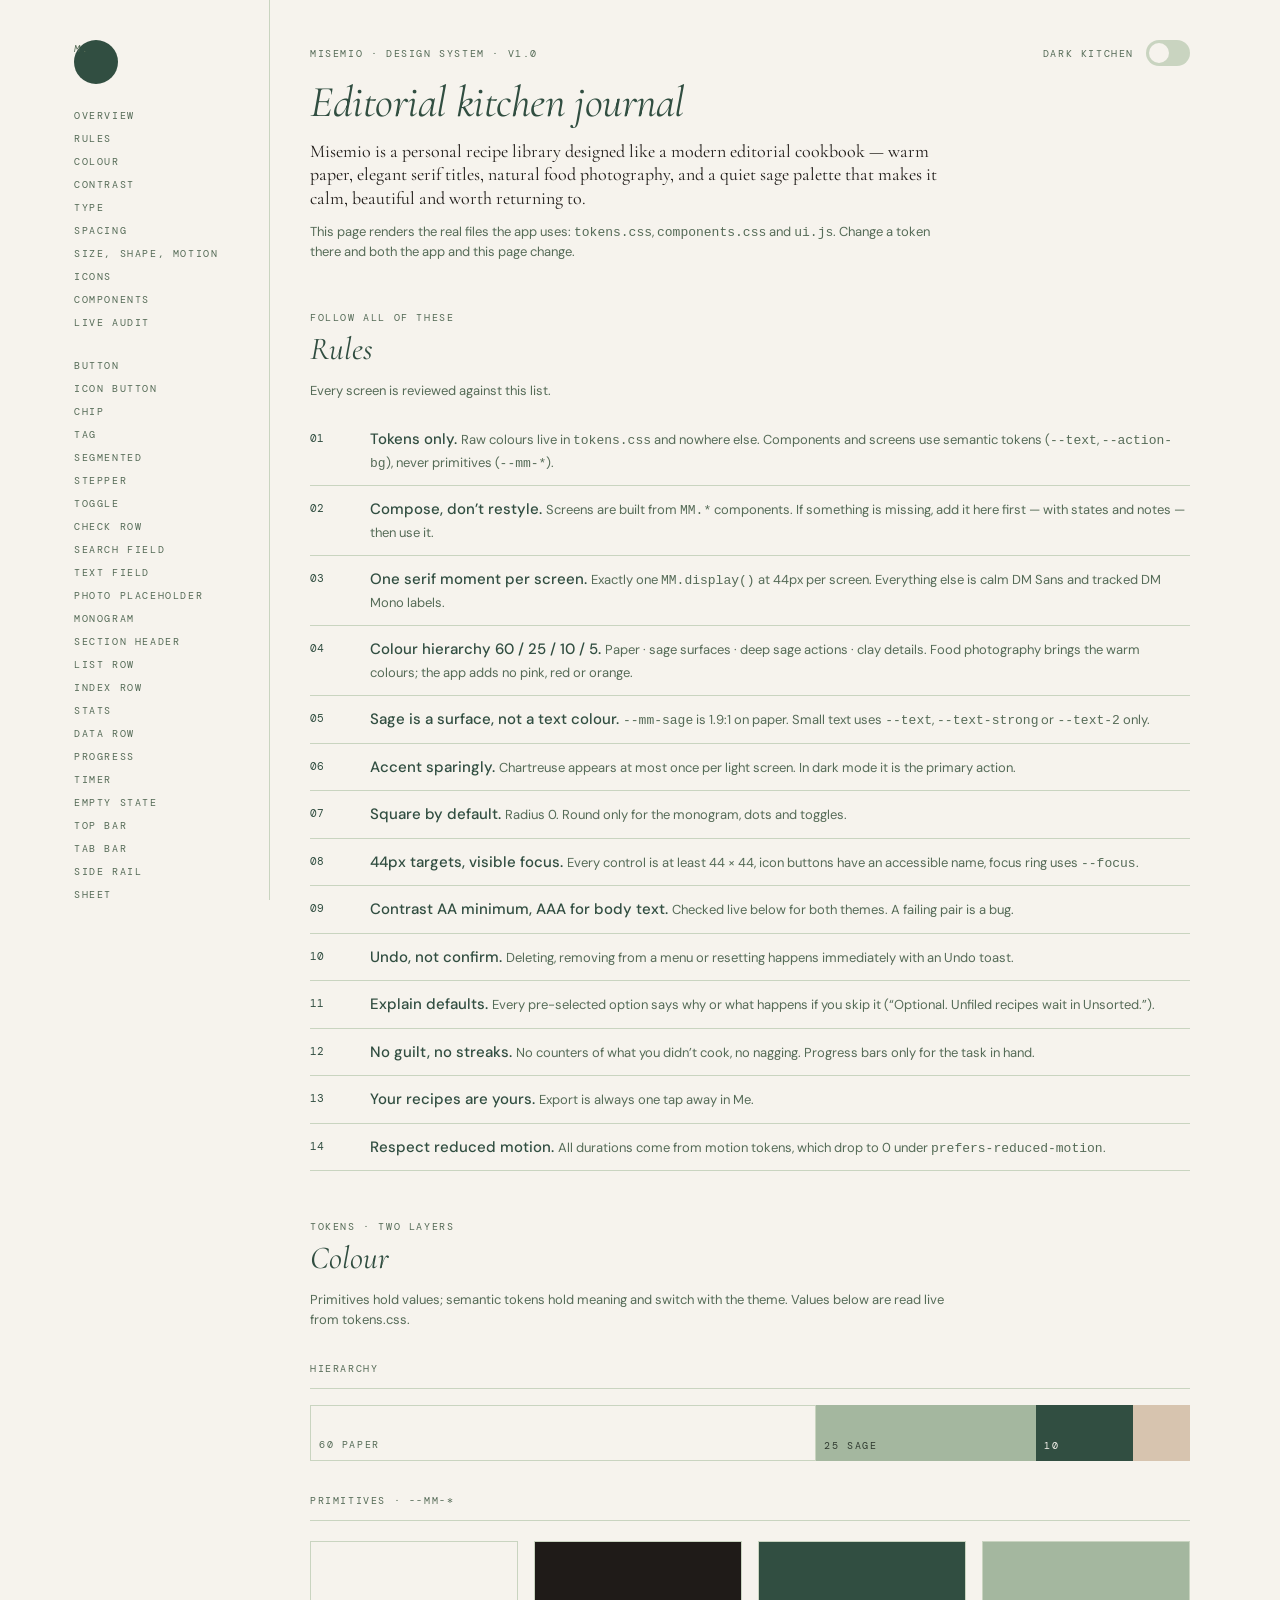
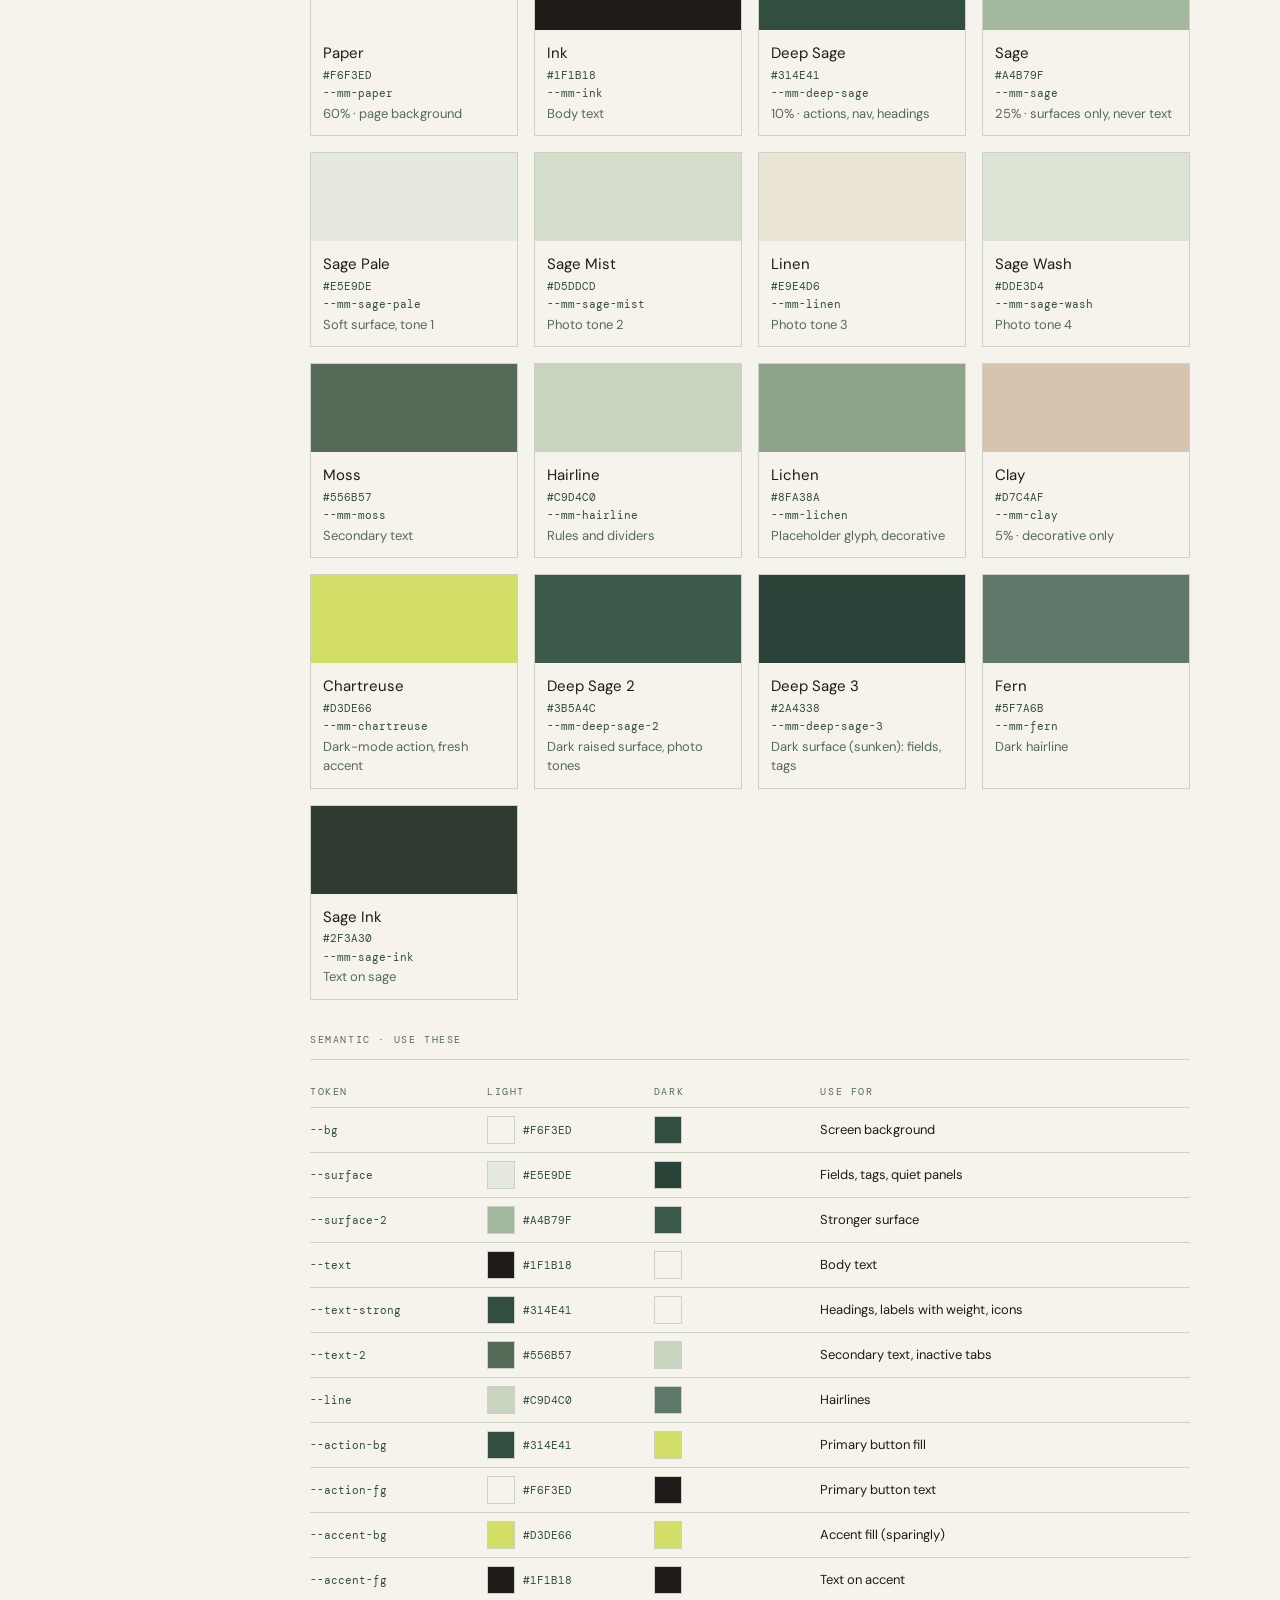
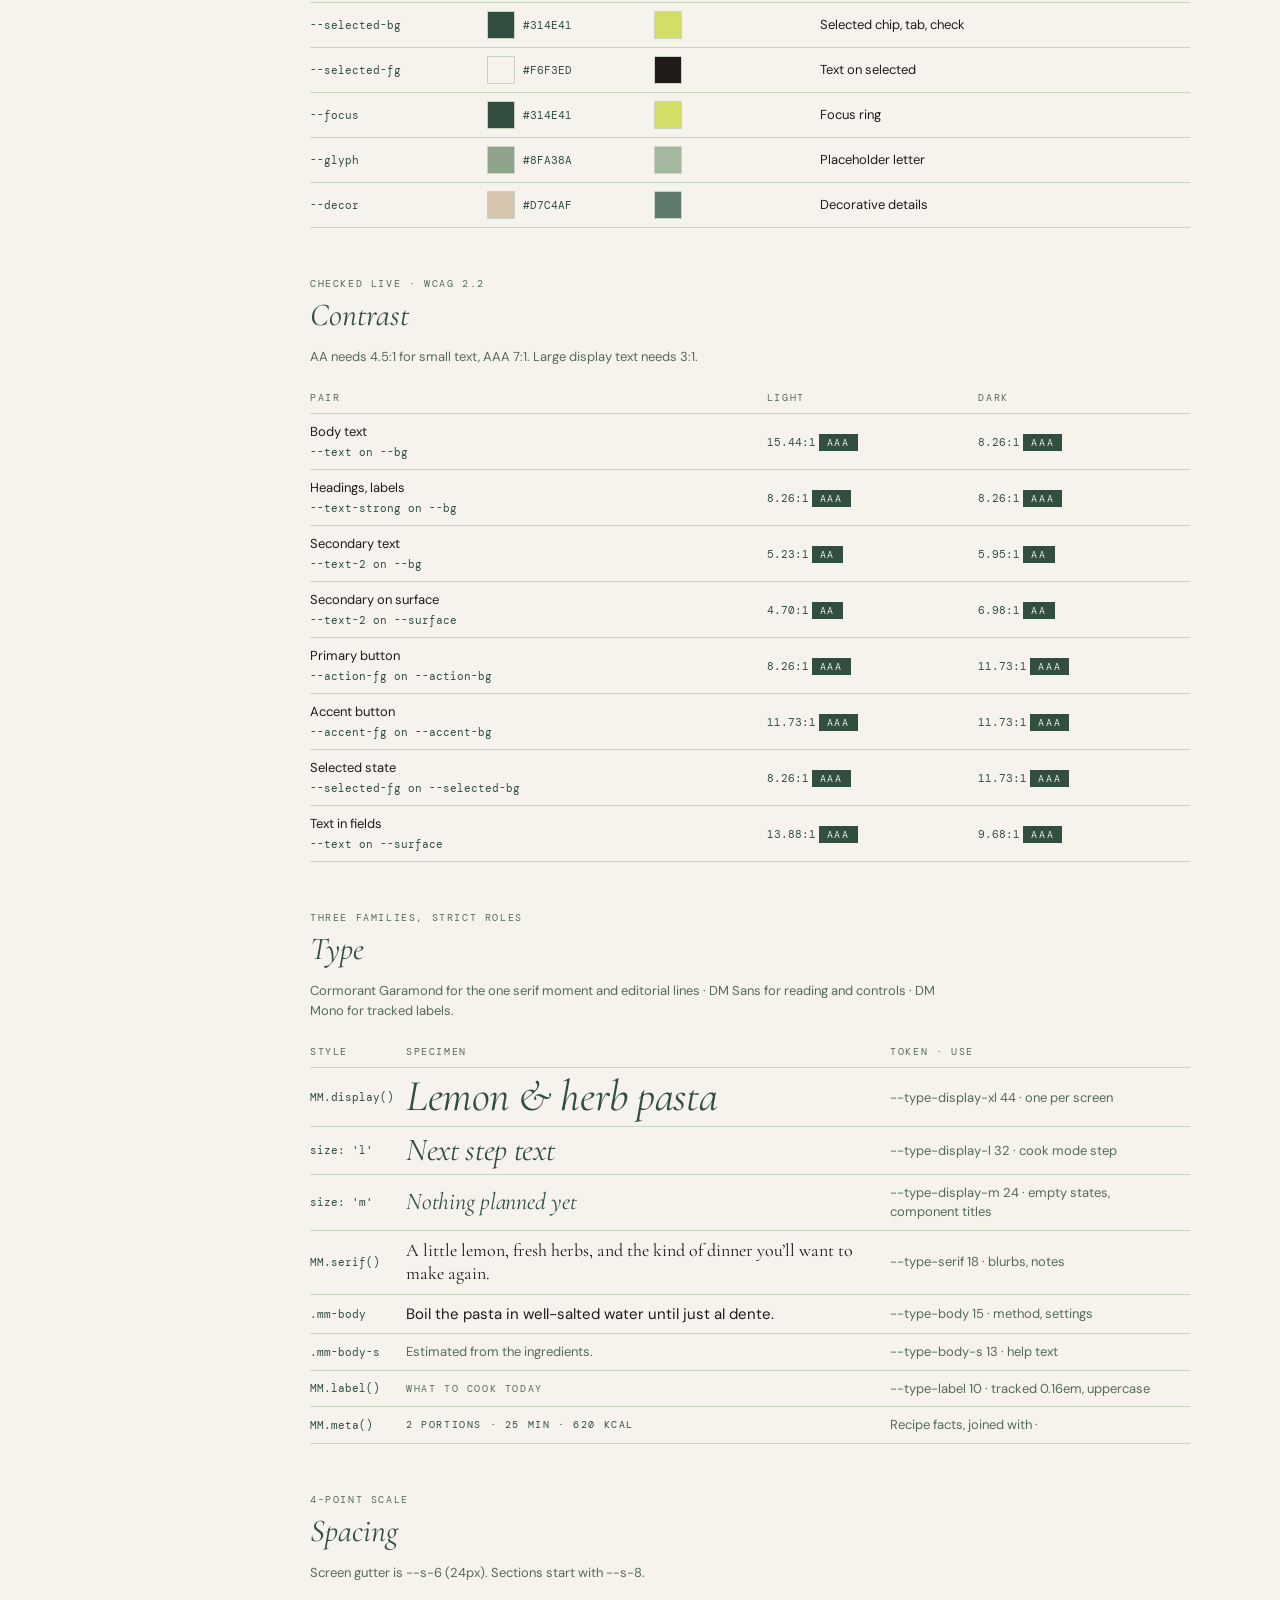
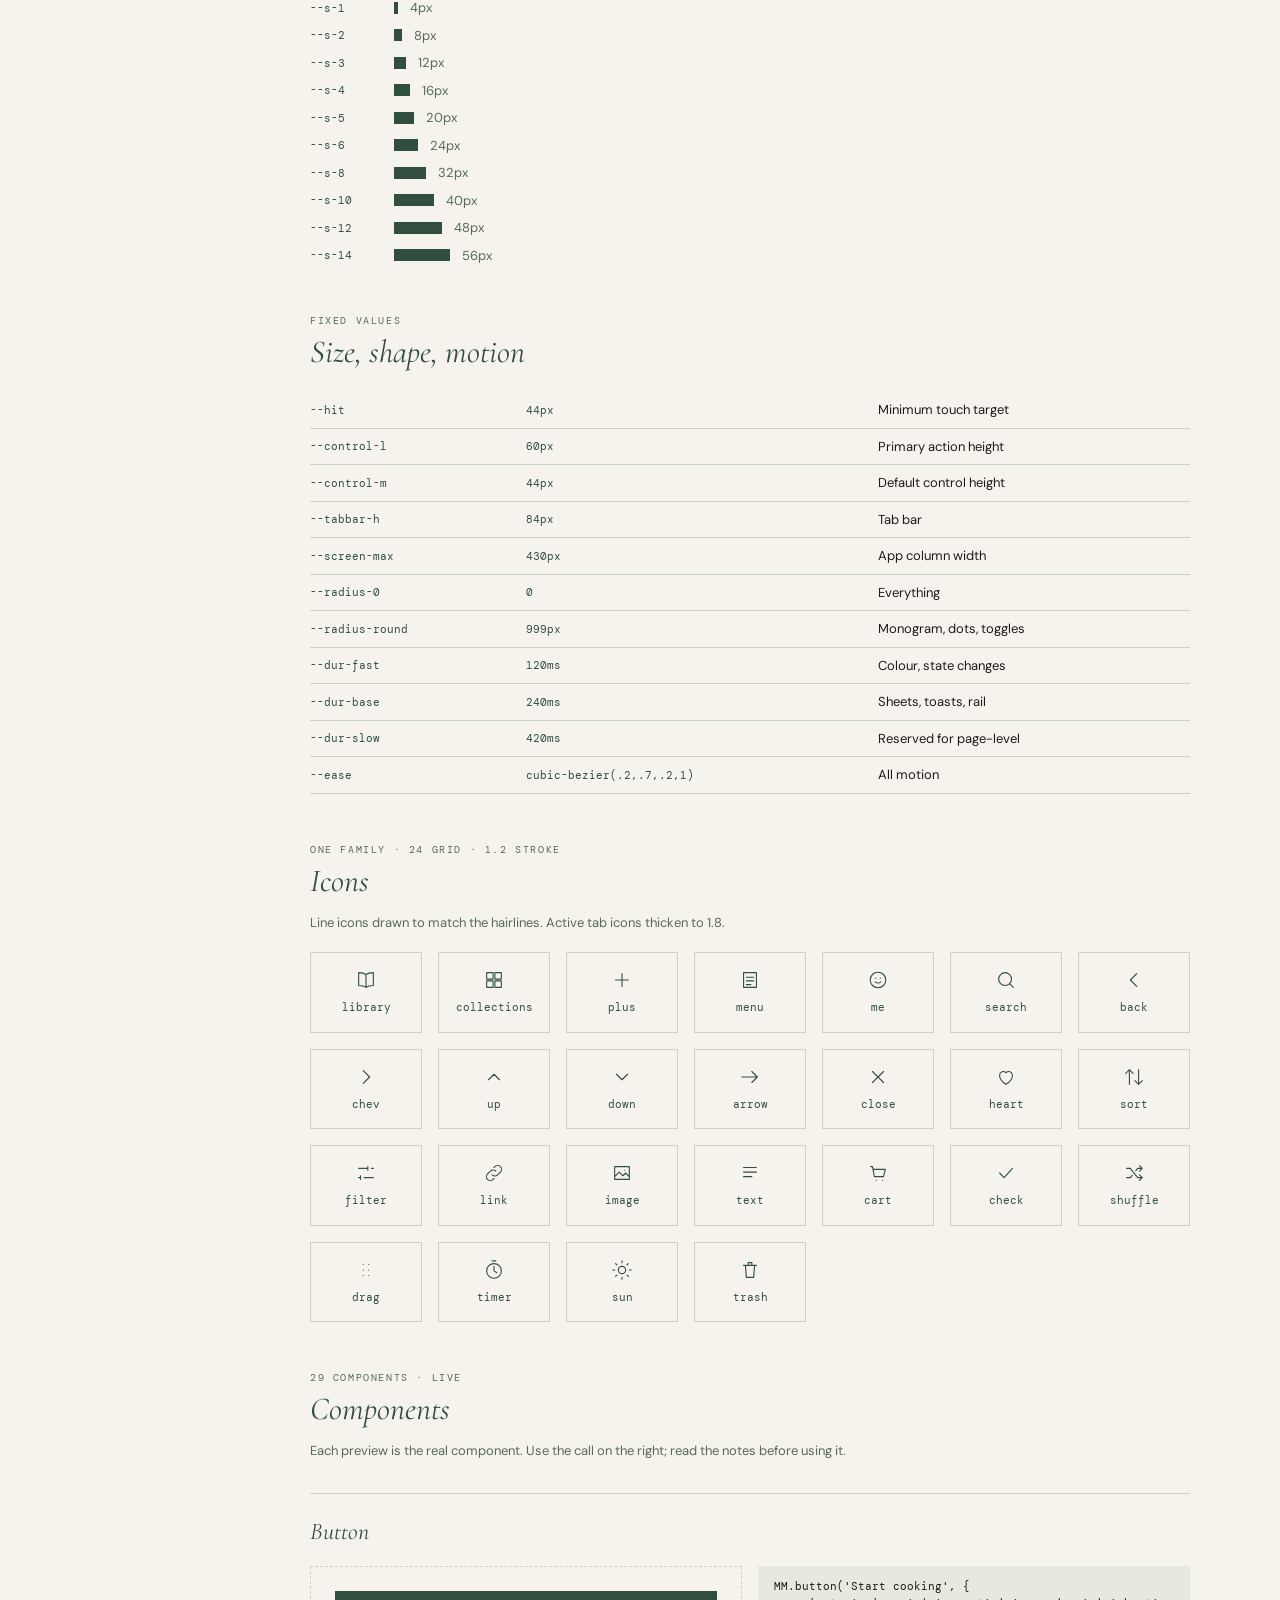
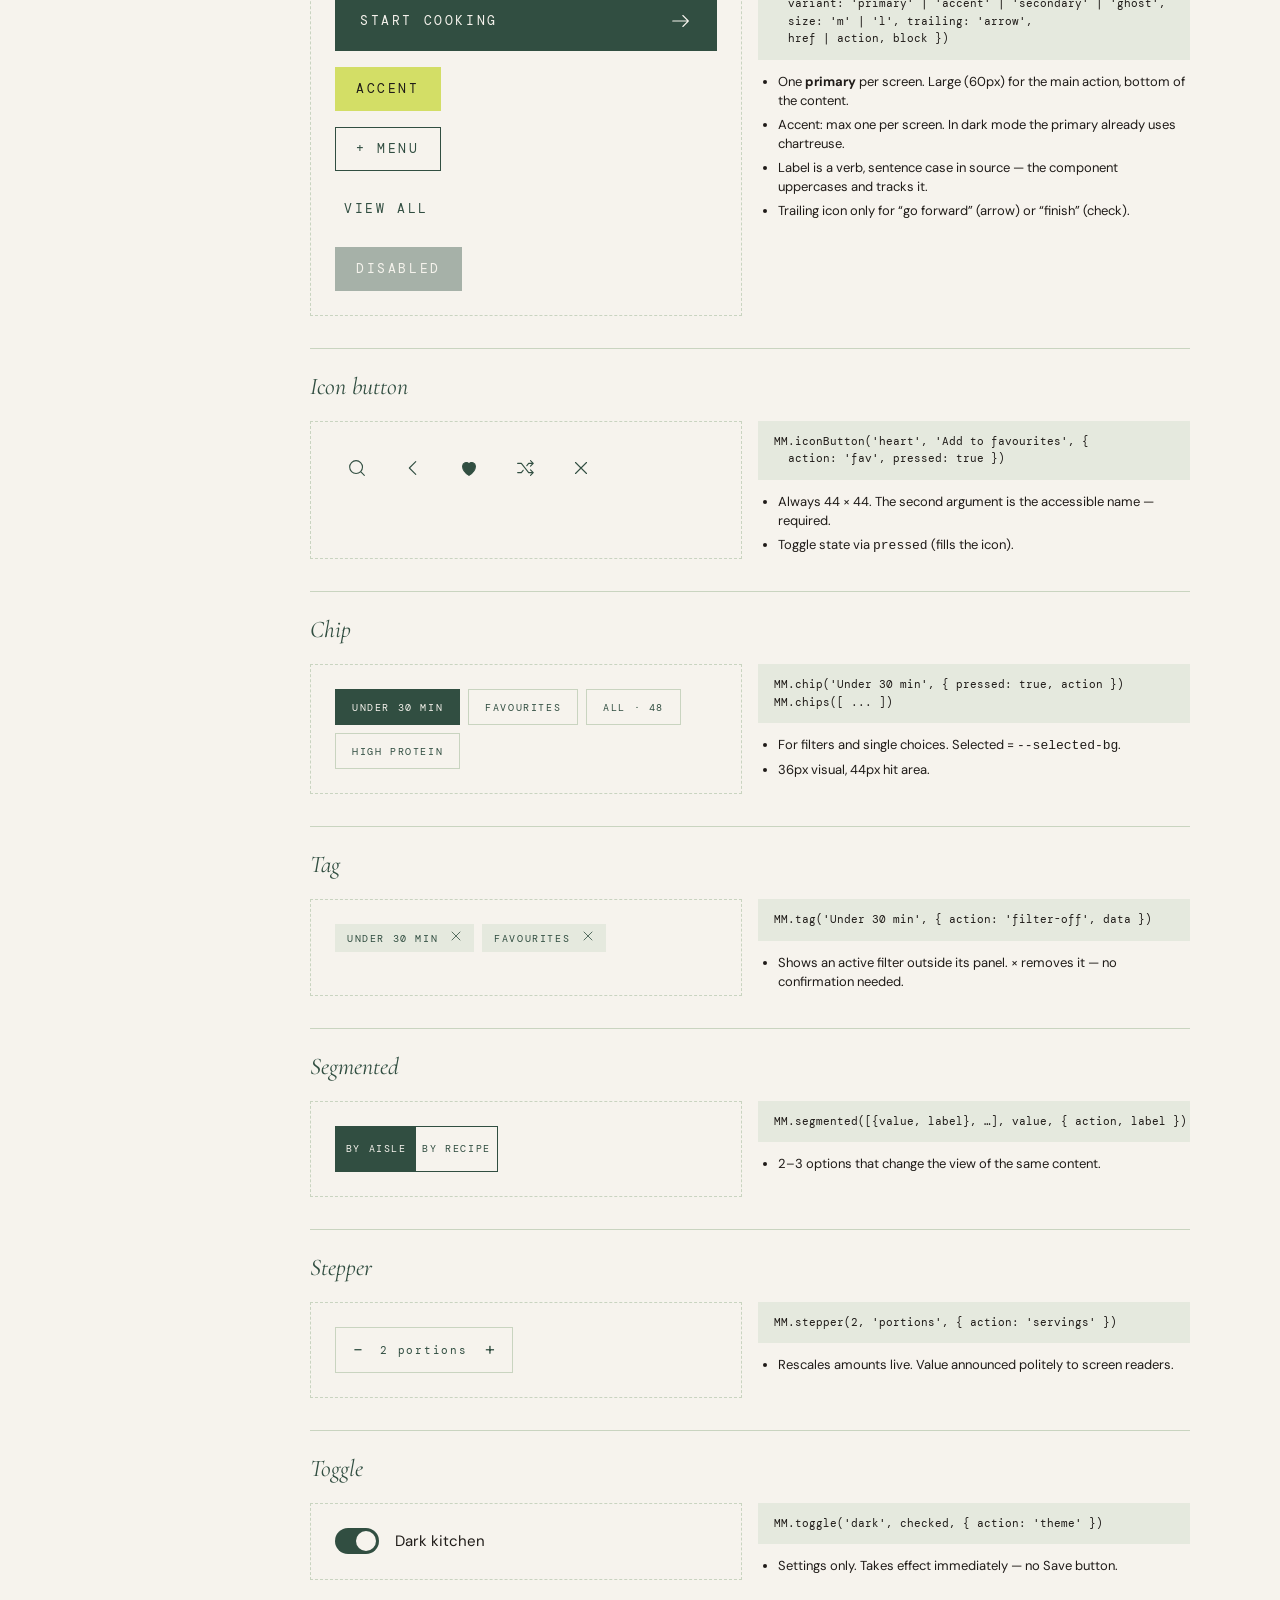
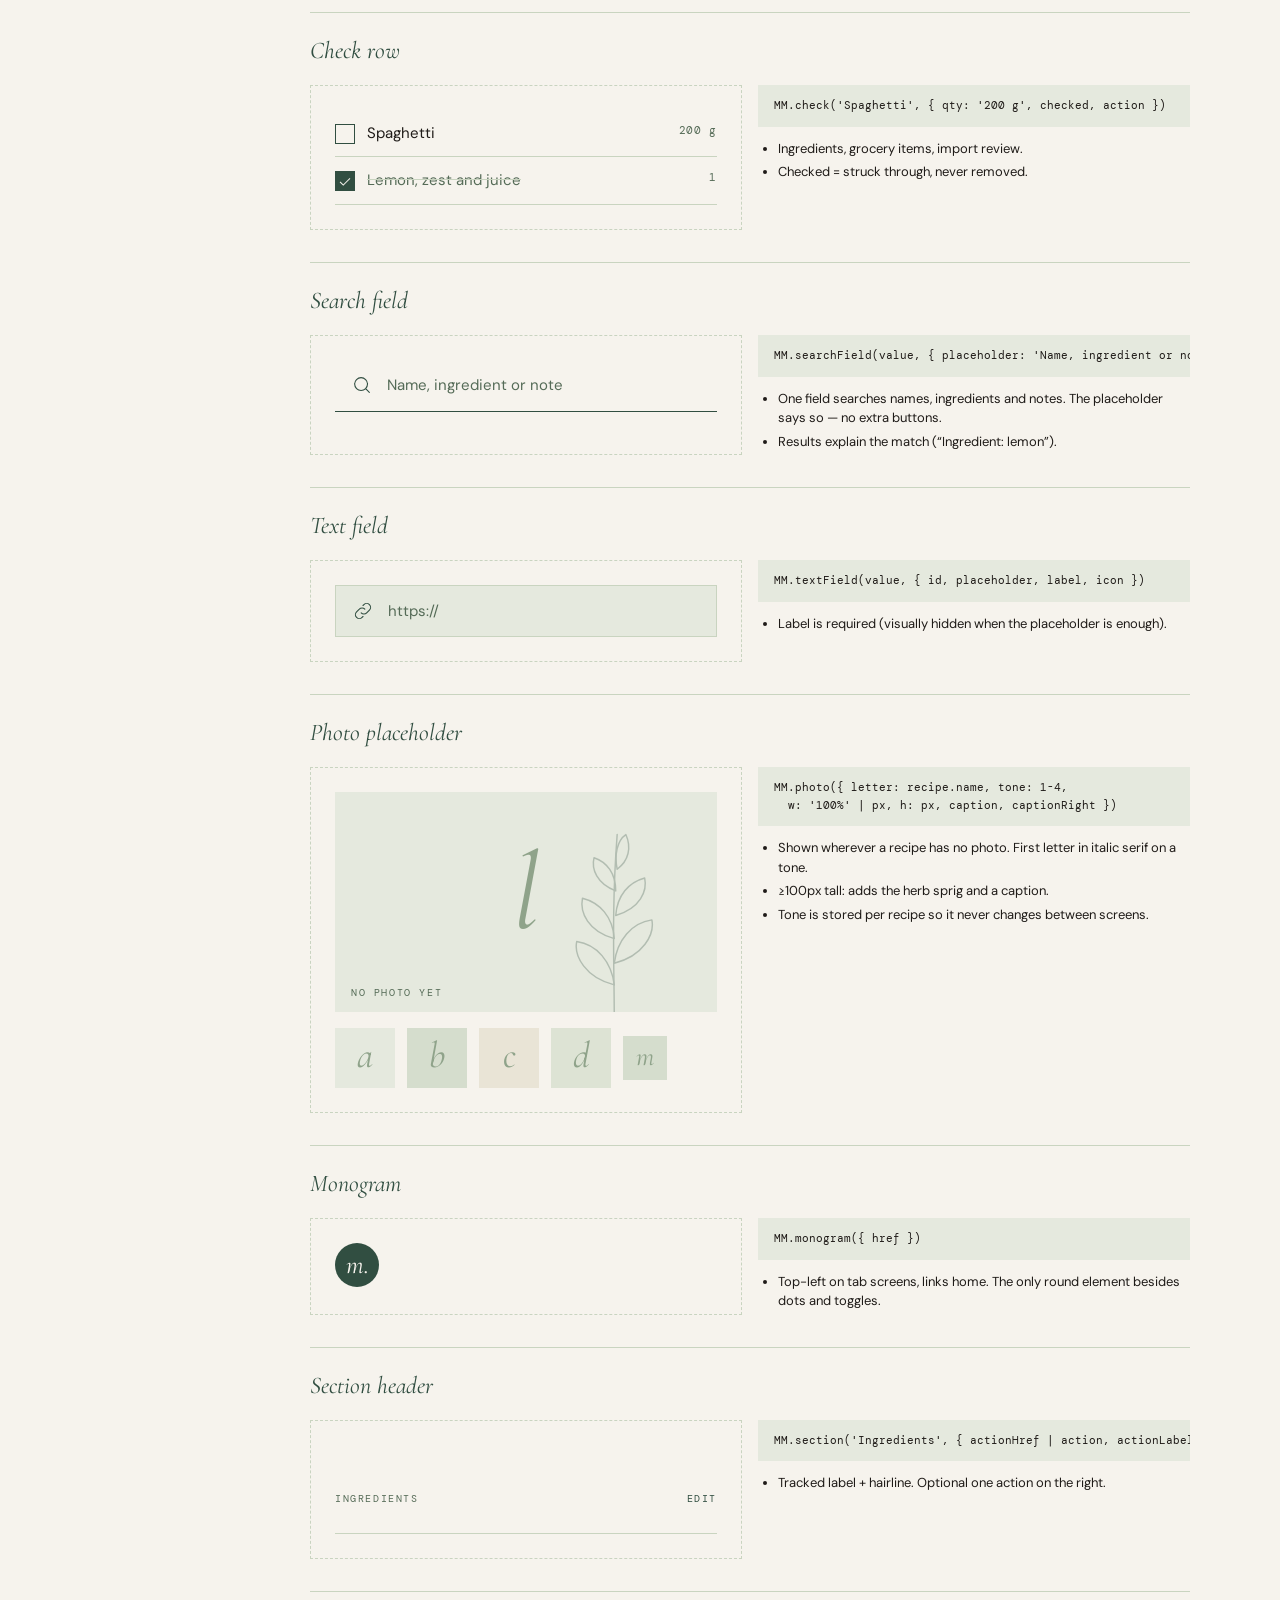
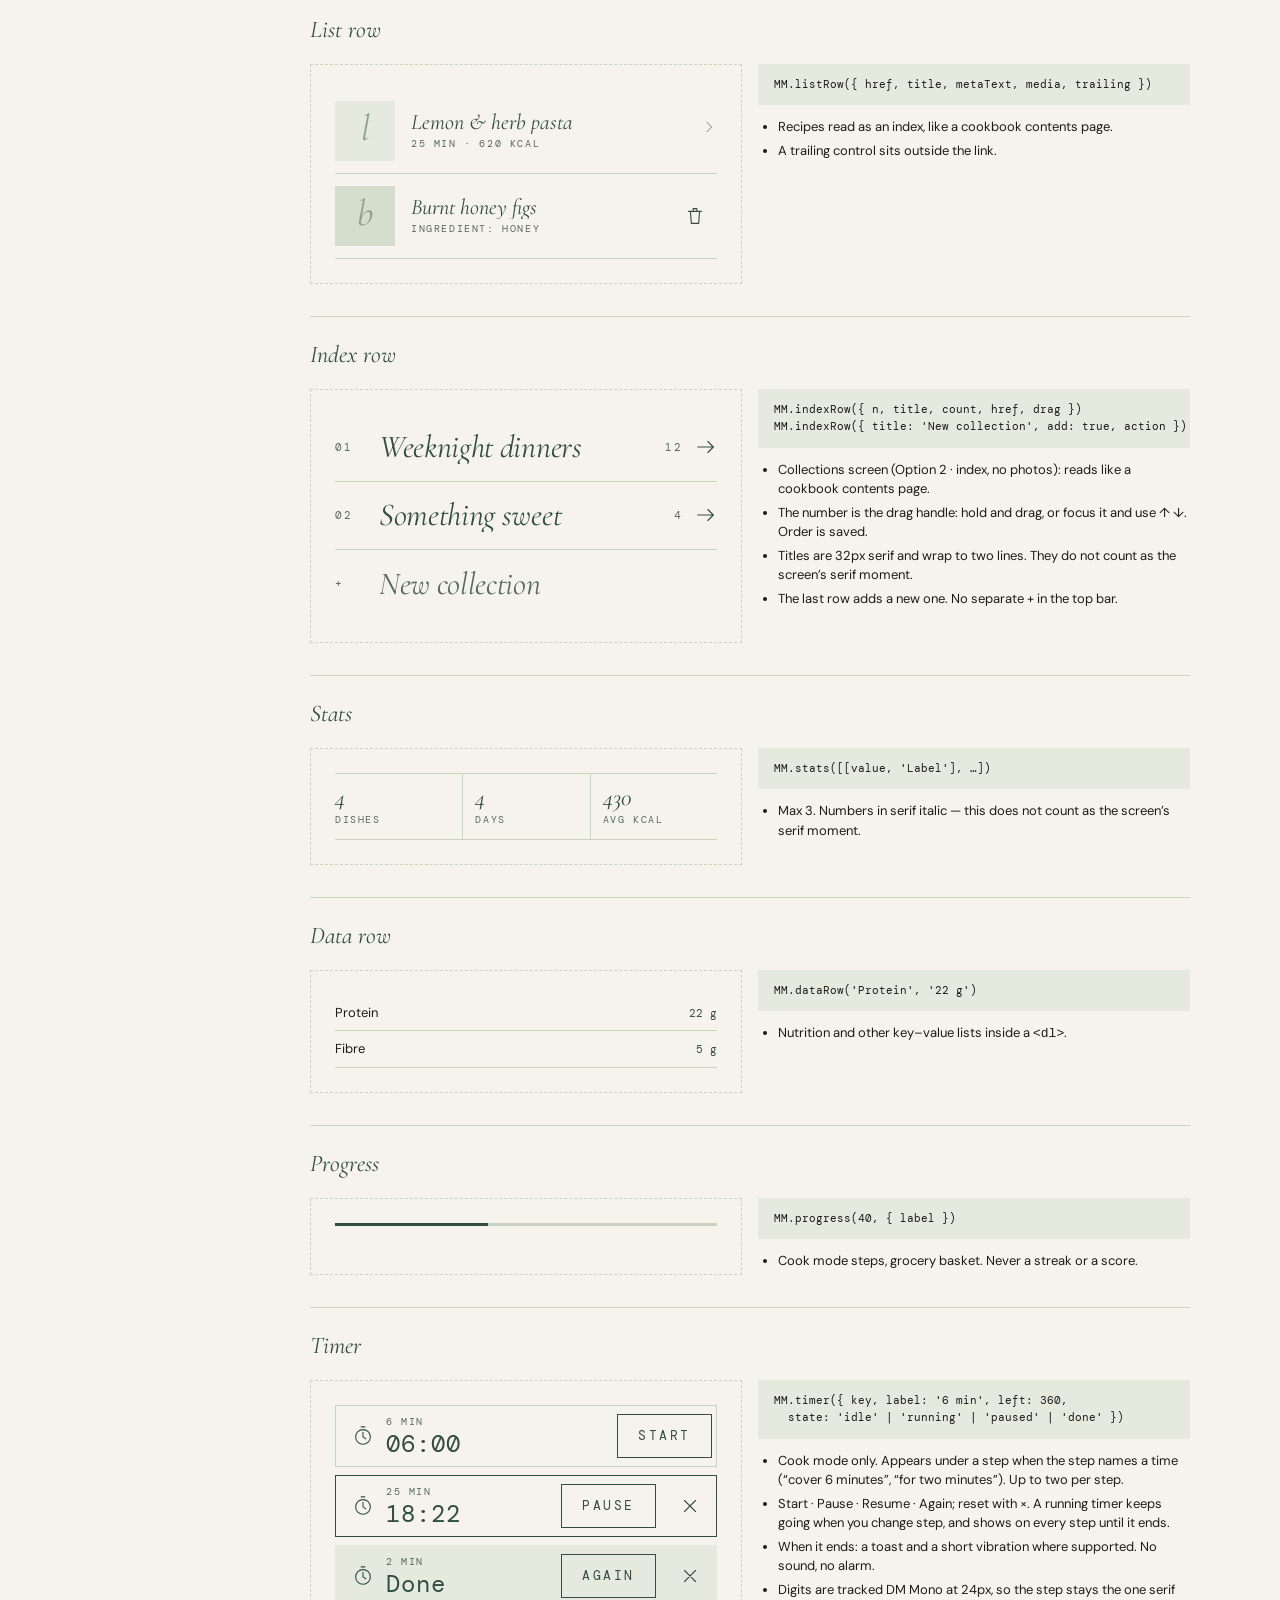
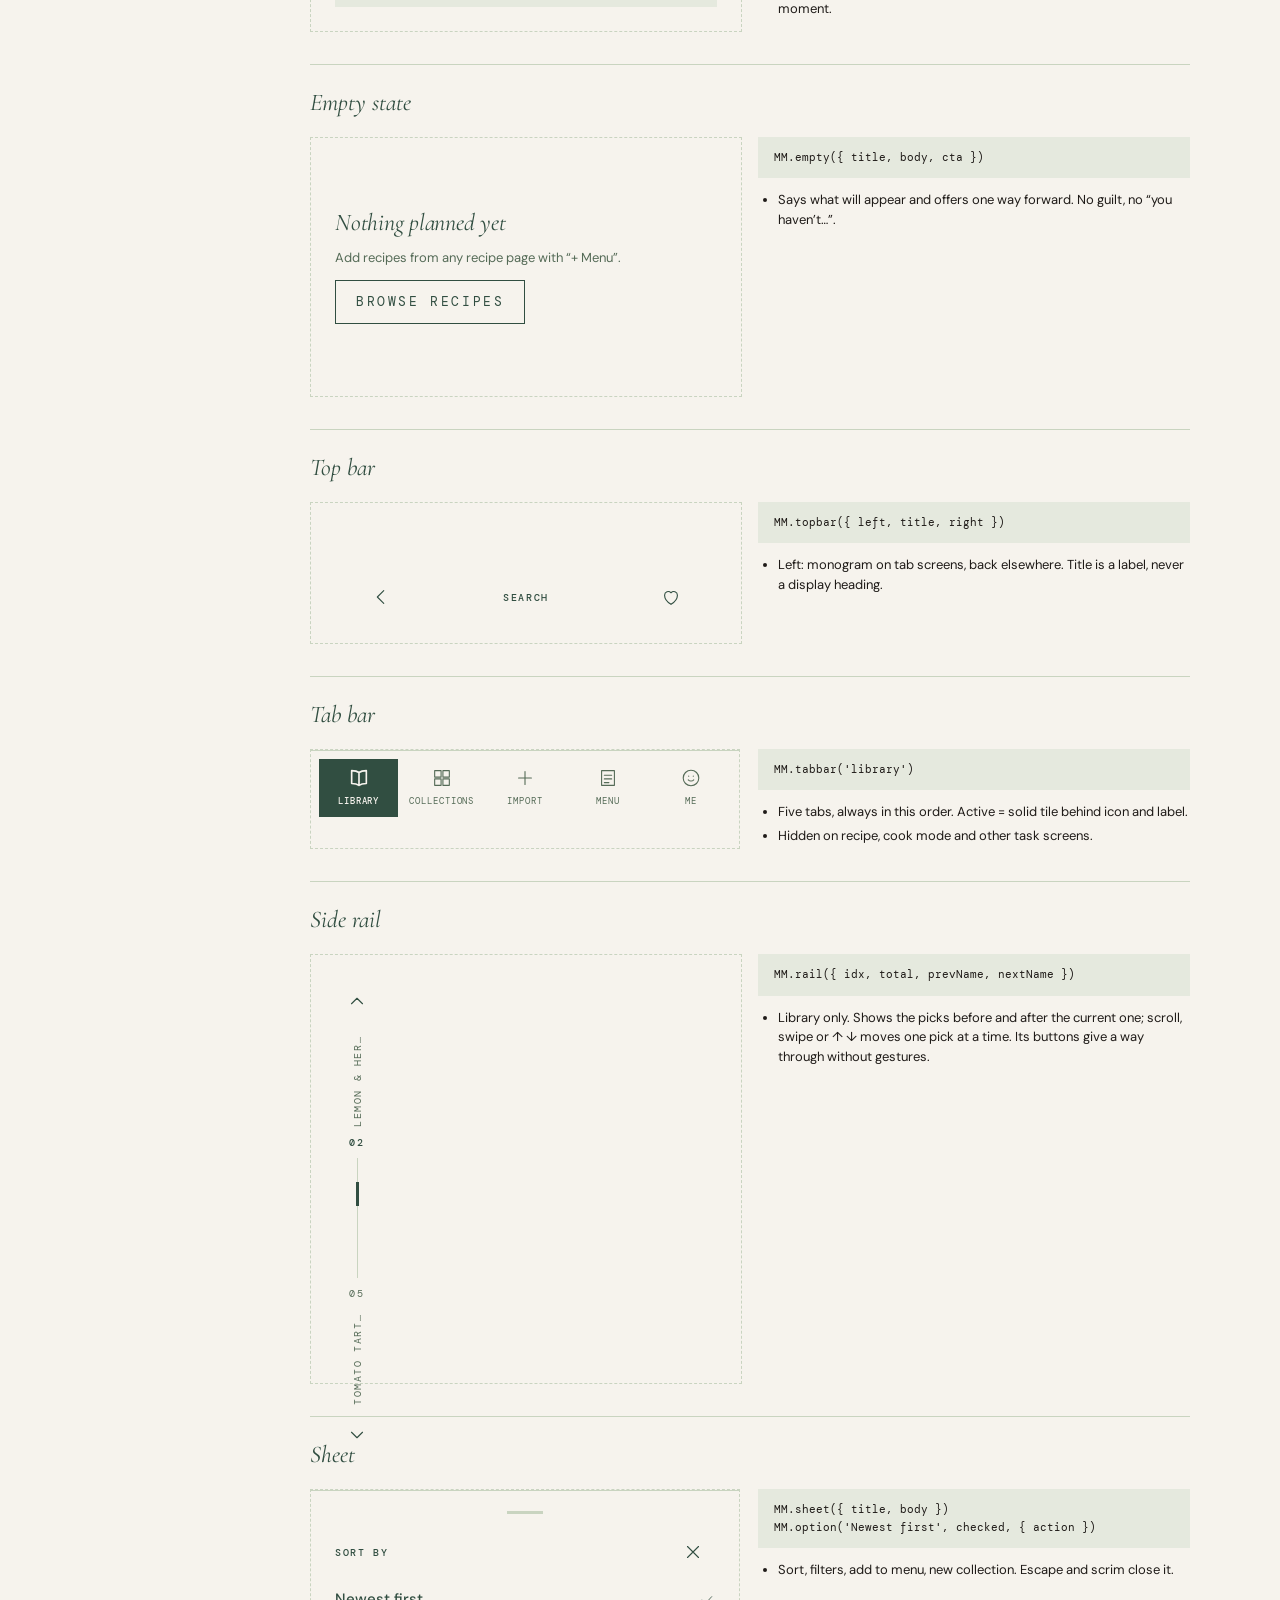
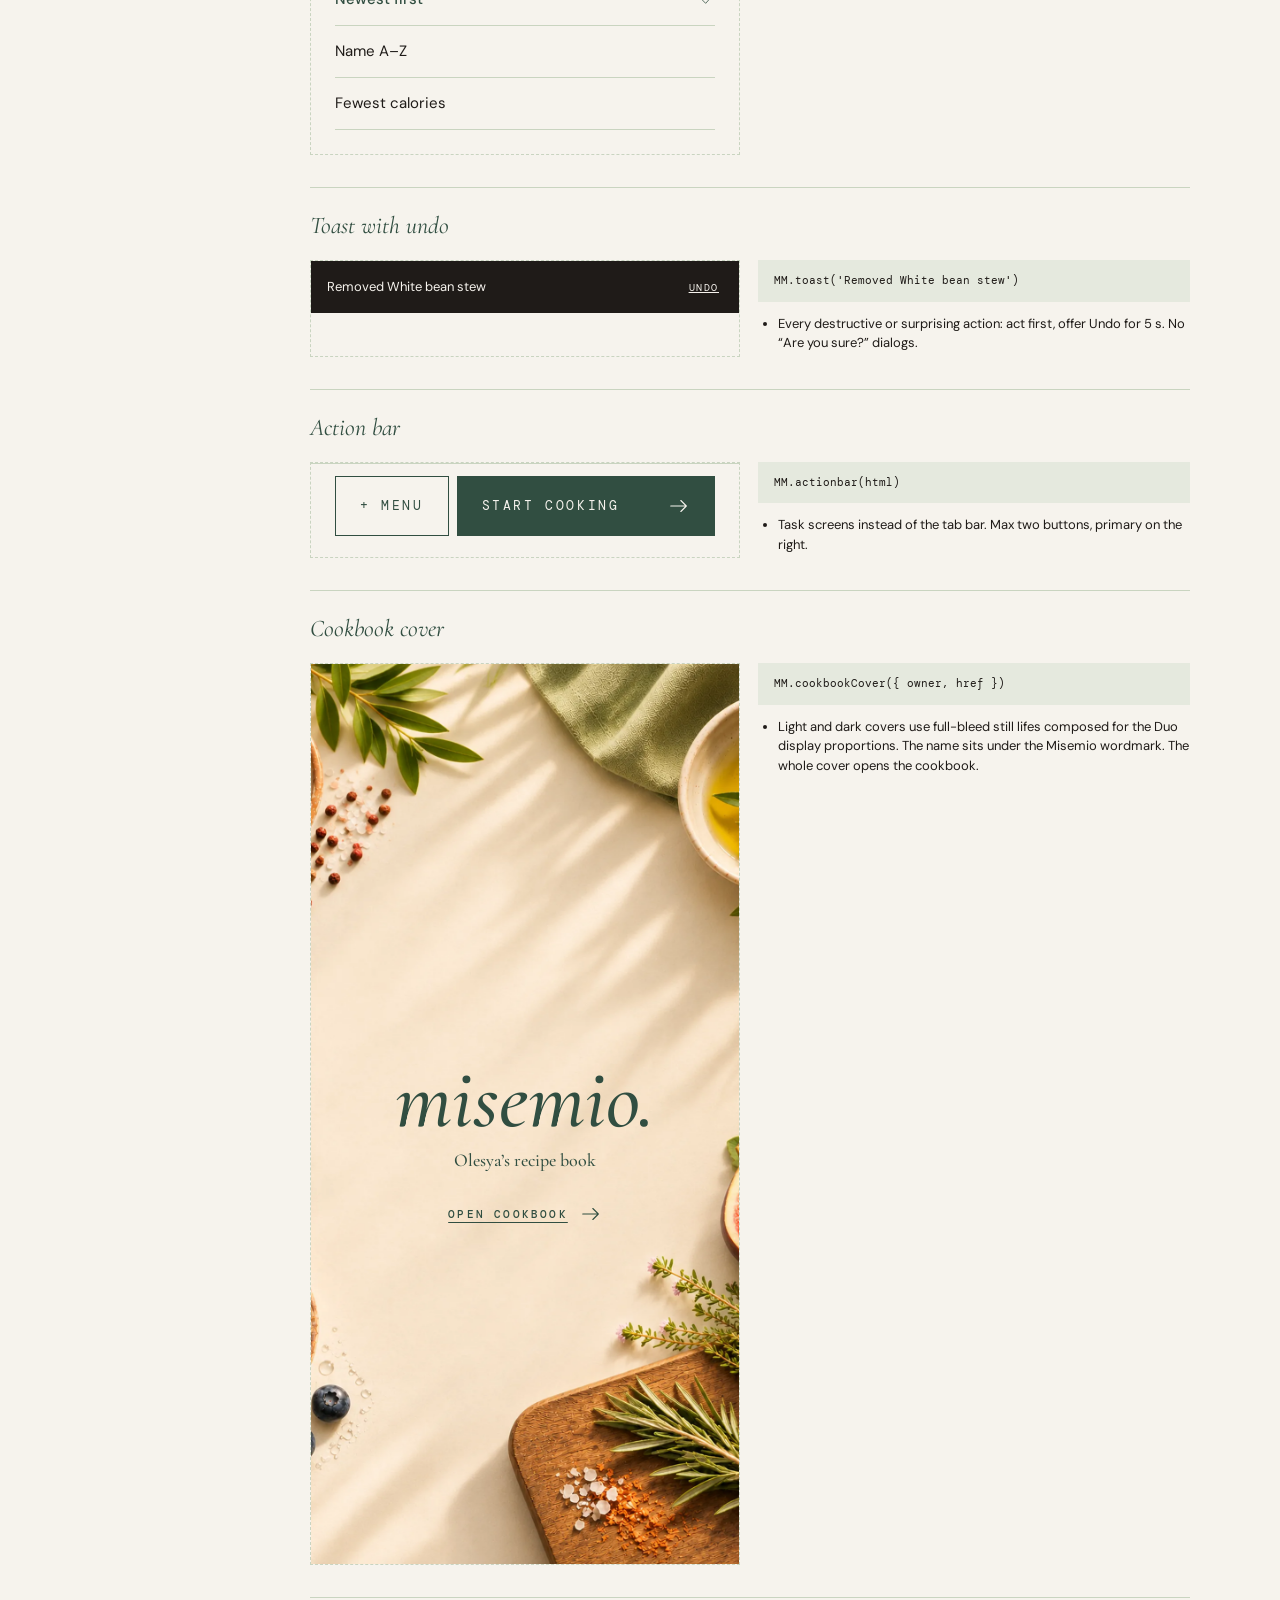
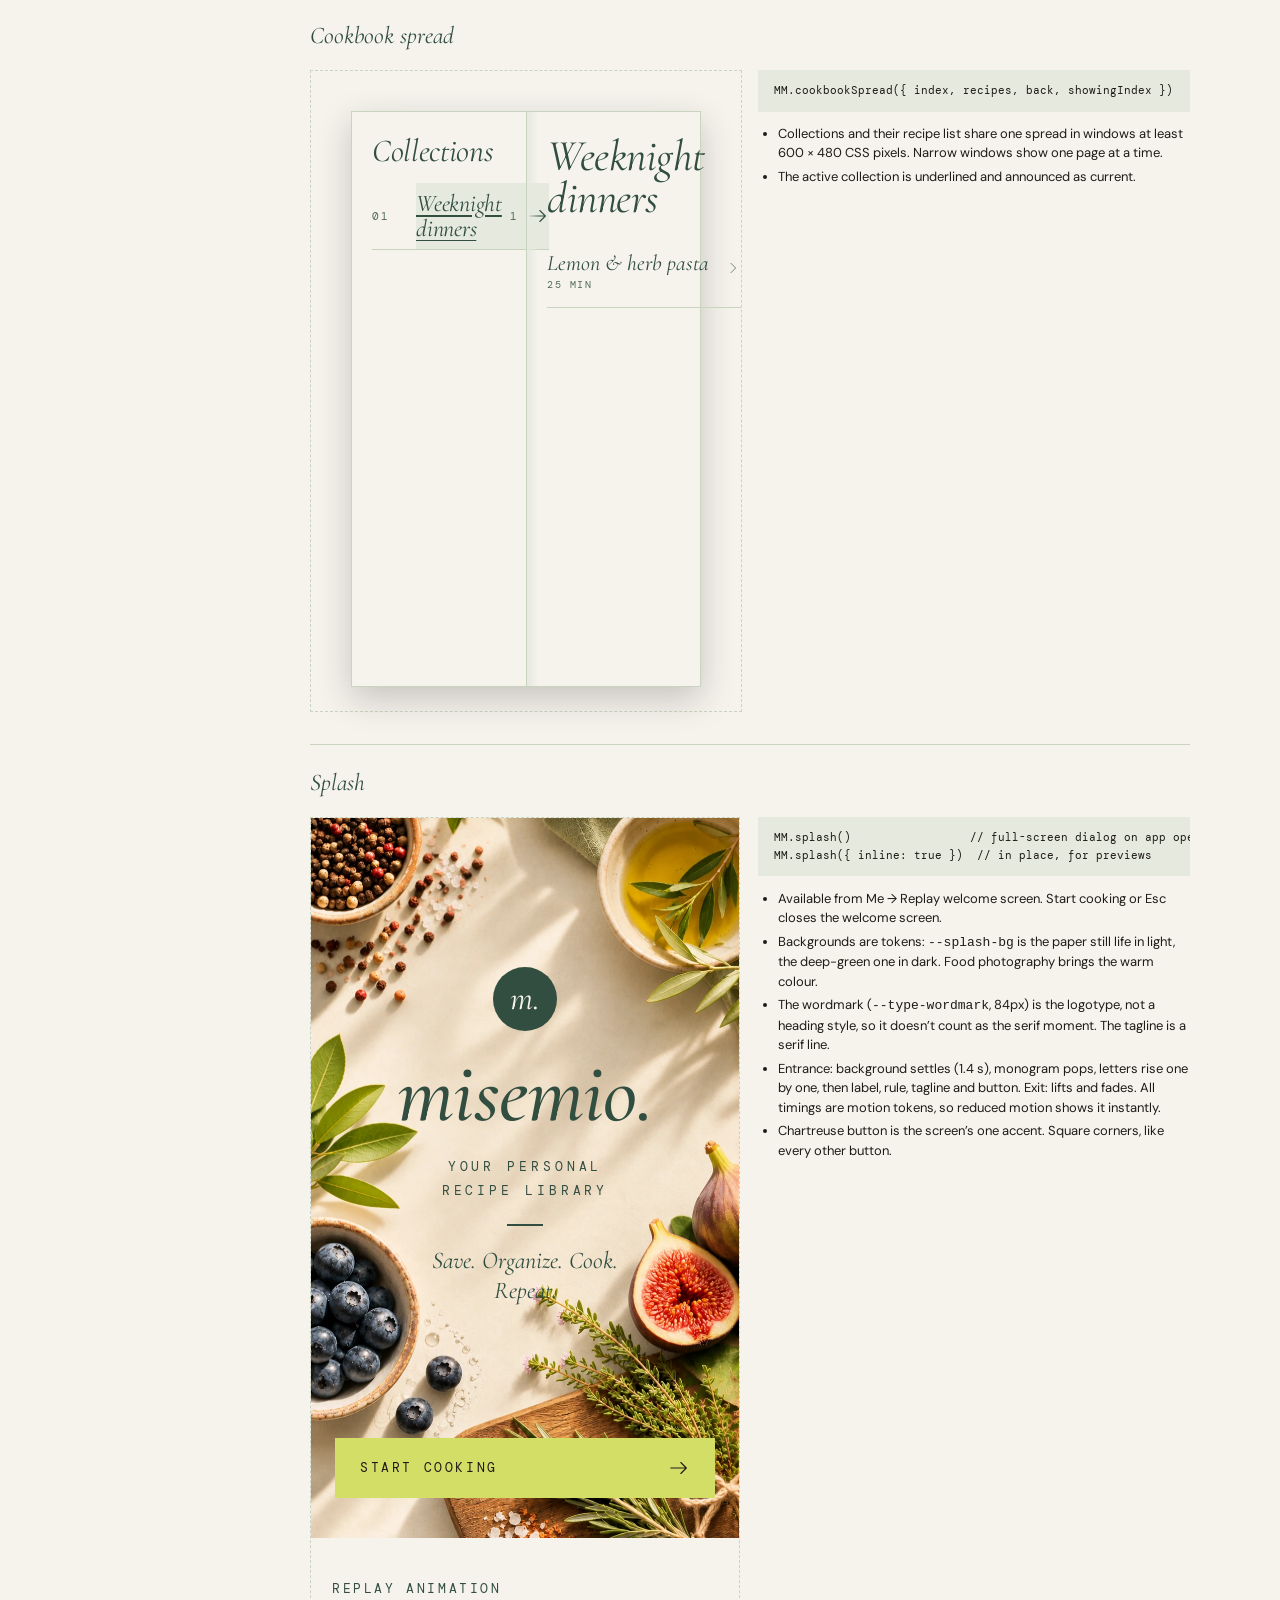
==== commit 4d004aea: "Use full-bleed culinary photographs for the Misemio cover" ====
--- a/ds/index.html
+++ b/ds/index.html
@@ -150,7 +150,7 @@
       "MM.sheet({ title, body })\nMM.option('Newest first', checked, { action })", ['Sort, filters, add to menu, new collection. Escape and scrim close it.'], { phone: true }],
     ['Toast with undo', M.toast('Removed White bean stew'), "MM.toast('Removed White bean stew')", ['Every destructive or surprising action: act first, offer Undo for 5 s. No “Are you sure?” dialogs.'], { phone: true }],
     ['Action bar', M.actionbar(M.button('+ Menu', { variant: 'secondary', size: 'l' }) + M.button('Start cooking', { size: 'l', trailing: 'arrow', block: true })), "MM.actionbar(html)", ['Task screens instead of the tab bar. Max two buttons, primary on the right.'], { phone: true }],
-    ['Cookbook cover', M.cookbookCover({ owner: 'Olesya', href: '../index.html#collections' }), "MM.cookbookCover({ owner, href })", ['Light and dark covers reuse the splash photography. The name sits under the Misemio wordmark. The whole cover opens the cookbook.'], { phone: true }],
+    ['Cookbook cover', M.cookbookCover({ owner: 'Olesya', href: '../index.html#collections' }), "MM.cookbookCover({ owner, href })", ['Light and dark covers use full-bleed still lifes composed for the Duo display proportions. The name sits under the Misemio wordmark. The whole cover opens the cookbook.'], { phone: true }],
     ['Cookbook spread', M.cookbookSpread({
       showingIndex: false,
       back: M.button('Collections', { href: '../index.html#collections', variant: 'ghost' }),
--- a/assets/tokens.css
+++ b/assets/tokens.css
@@ -134,12 +134,13 @@
 :root {
   --cover-ground: var(--mm-paper);
   --cover-ink: var(--mm-deep-sage);
-  --cover-wash: color-mix(in srgb, var(--cover-ground) 86%, transparent);
+  --cover-photo: url('img/cover-light.webp');
   --cover-shadow: color-mix(in srgb, var(--mm-ink) 22%, transparent);
   --cookbook-max: 960px;
 }
 
 [data-theme="dark"] {
   --cover-ground: var(--mm-deep-sage-3);
+  --cover-photo: url('img/cover-dark.webp');
   --cover-ink: var(--mm-paper);
 }
--- a/assets/components.css
+++ b/assets/components.css
@@ -294,31 +294,27 @@
 
 /* ---- Cookbook cover and spread ------------------------------------------- */
 .mm-screen[data-screen="cover"] { max-width: none; padding: 0; }
-.mm-cover {
-  display: grid; place-items: center; min-height: 100dvh;
-  padding: max(var(--s-5), env(safe-area-inset-top)) var(--s-5) max(var(--s-5), env(safe-area-inset-bottom));
-}
 .mm-cover__book {
   display: grid; grid-template-rows: 1fr auto 1fr; justify-items: center;
-  width: min(100%, var(--screen-max)); min-height: clamp(390px, 83dvh, 680px);
-  padding: var(--s-6); color: var(--cover-ink); background-color: var(--cover-ground);
-  background-image: radial-gradient(ellipse 70% 29% at center, var(--cover-ground) 32%, var(--cover-wash) 57%, transparent 100%), var(--splash-bg);
-  background-position: center; background-size: cover;
-  box-shadow: var(--s-2) var(--s-4) var(--s-8) var(--cover-shadow);
+  width: 100%; min-height: 100dvh;
+  padding: max(var(--s-6), env(safe-area-inset-top)) max(var(--s-6), env(safe-area-inset-right))
+    max(var(--s-6), env(safe-area-inset-bottom)) max(var(--s-6), env(safe-area-inset-left));
+  color: var(--cover-ink); background: var(--cover-ground) var(--cover-photo) center / cover no-repeat;
   text-decoration: none; text-align: center;
 }
+.mm-cover__book:focus-visible { outline-offset: calc(-1 * var(--s-2)); }
 .mm-cover__title { grid-row: 2; min-width: 0; overflow-wrap: anywhere; }
 .mm-cover__word { font: italic 500 clamp(var(--type-display-xl), 18vw, var(--type-wordmark)) / 1 var(--font-display); margin: 0; }
 .mm-cover__label {
-  font: 500 var(--type-body) / var(--lh-body) var(--font-body); margin: var(--s-2) 0 0;
+  font: 500 var(--type-serif) / var(--lh-serif) var(--font-display); margin: var(--s-2) 0 0;
 }
 .mm-cover__open {
-  grid-row: 3; align-self: end; display: inline-flex; align-items: center; gap: var(--s-3);
-  min-height: var(--hit); padding: 0 var(--s-4); background: var(--action-bg); color: var(--action-fg);
-  font: 400 var(--type-label-l) / var(--lh-body) var(--font-label);
-  letter-spacing: var(--track-button); text-transform: uppercase;
-}
-.mm-cover__book:hover .mm-cover__open { text-decoration: underline; text-underline-offset: .2em; }
+  grid-row: 3; align-self: start; margin-top: var(--s-5); display: inline-flex; align-items: center; gap: var(--s-3);
+  min-height: var(--hit); padding: 0 var(--s-4); color: var(--cover-ink);
+  font: 500 var(--type-label-l) / var(--lh-body) var(--font-label);
+  letter-spacing: var(--track-button); text-transform: uppercase; text-decoration: underline; text-underline-offset: .35em;
+}
+.mm-cover__book:hover .mm-cover__open { text-decoration-thickness: 2px; }
 .mm-spread__index, .mm-spread__recipe-list {
   display: grid; align-content: start; gap: var(--s-4); padding: var(--s-4) var(--gutter) var(--s-5); min-width: 0;
 }
